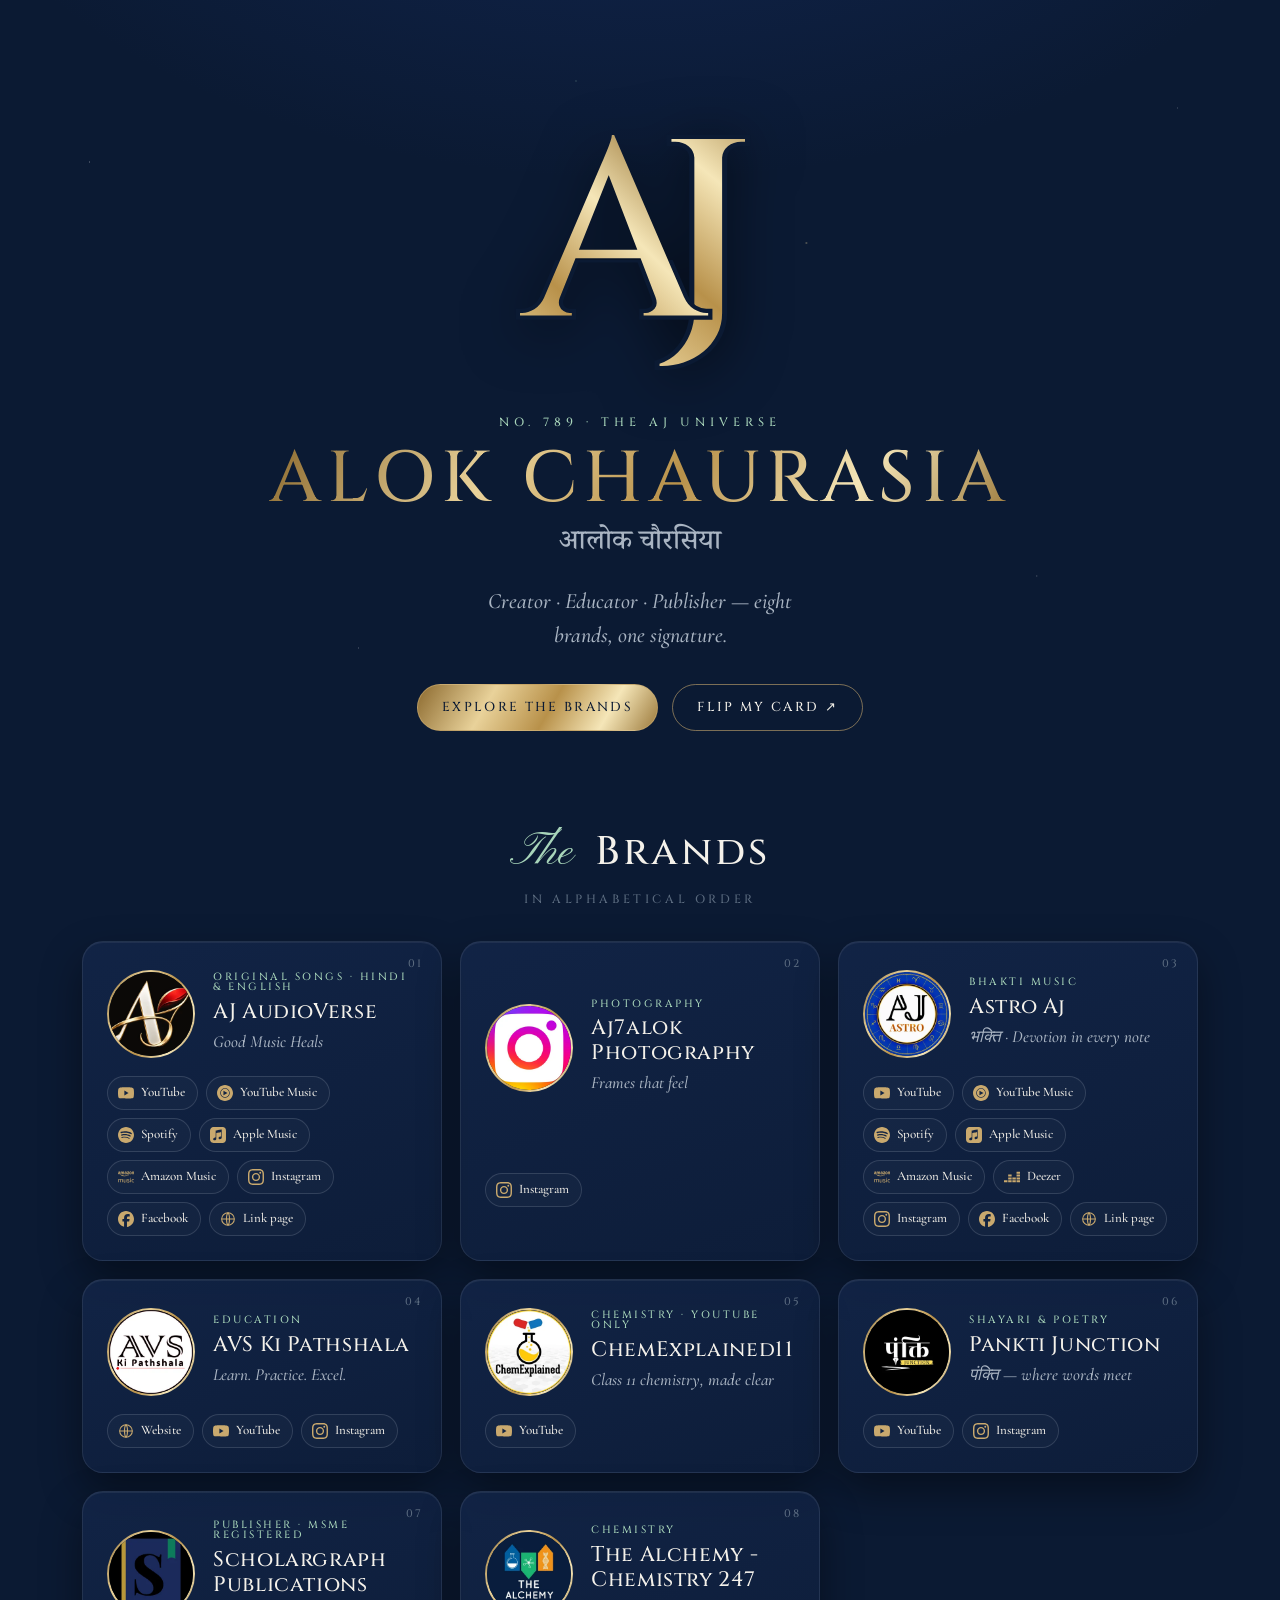
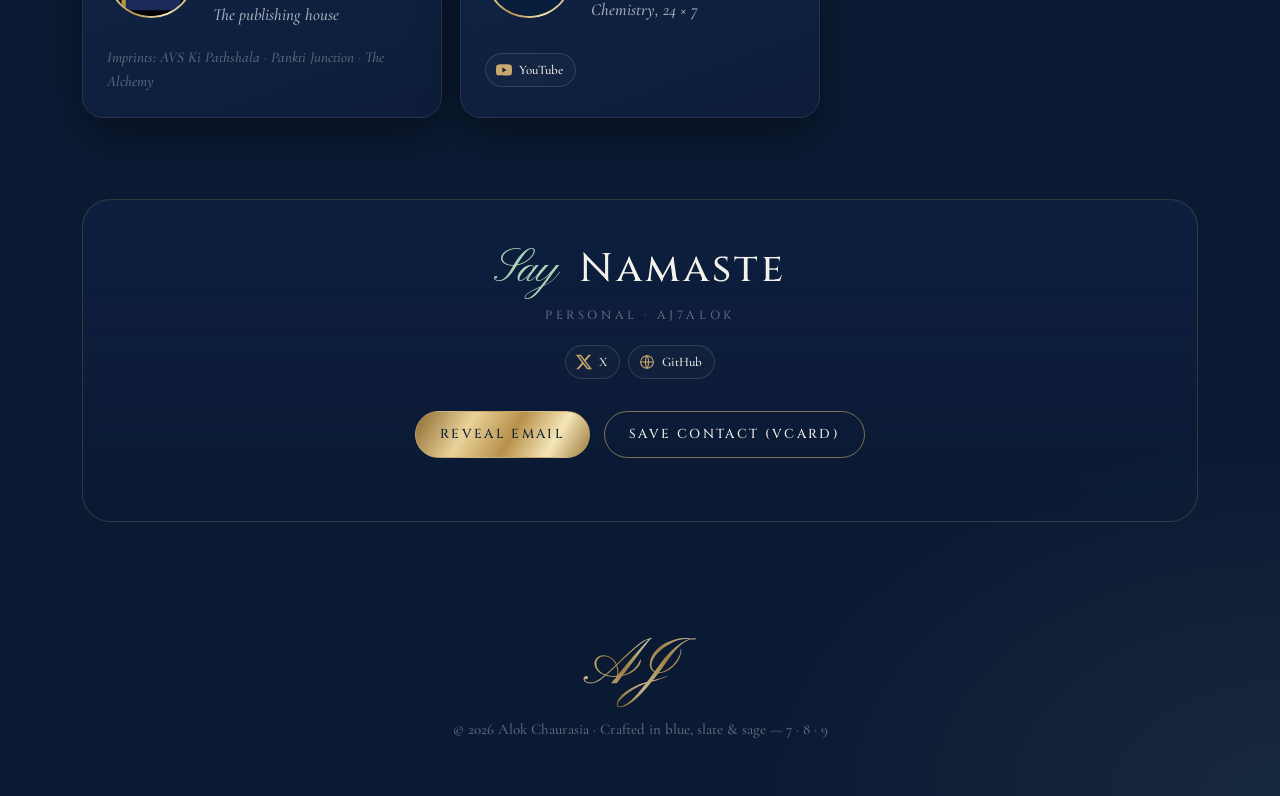
==== index.html @ e25018a8 "The AJ Universe — personal brand hub" ====
<!doctype html><html lang="en"><head><meta charset="utf-8"><meta name="viewport" content="width=device-width,initial-scale=1,viewport-fit=cover">
<meta http-equiv="Content-Security-Policy" content="default-src 'none'; script-src 'self'; style-src 'self'; img-src 'self'; font-src 'self'; manifest-src 'self'; base-uri 'none'; form-action 'none'; object-src 'none'; upgrade-insecure-requests"><meta name="referrer" content="no-referrer"><meta http-equiv="X-Content-Type-Options" content="nosniff">
<title>The AJ Universe — Alok Chaurasia</title><meta name="description" content="Music, devotion, poetry, photography, chemistry and publishing — every brand of Alok Chaurasia (आलोक चौरसिया) in one place."><meta name="theme-color" content="#0B1A33"><link rel="canonical" href="https://aj7alok.github.io/">
<meta property="og:type" content="website"><meta property="og:title" content="The AJ Universe — Alok Chaurasia"><meta property="og:description" content="Music, devotion, poetry, photography, chemistry and publishing — every brand of Alok Chaurasia (आलोक चौरसिया) in one place."><meta property="og:url" content="https://aj7alok.github.io/"><meta property="og:image" content="https://aj7alok.github.io/og.png"><meta property="og:image:width" content="1200"><meta property="og:image:height" content="630"><meta name="twitter:card" content="summary_large_image"><meta name="twitter:image" content="https://aj7alok.github.io/og.png">
<link rel="icon" href="/favicon.svg" type="image/svg+xml"><link rel="icon" href="/favicon-32.png" sizes="32x32"><link rel="apple-touch-icon" href="/apple-touch-icon.png">
<link rel="preload" href="/fonts/cinzel.woff2" as="font" type="font/woff2" crossorigin><link rel="stylesheet" href="/assets/site.css"></head><body><div class="stars" aria-hidden="true"></div>
<header class="hero"><div class="sig"><svg xmlns="http://www.w3.org/2000/svg" viewBox="-40 -760 1000 1010" role="img" aria-label="AJ monogram"><defs><linearGradient id="gh" gradientUnits="userSpaceOnUse" x1="0" y1="-760" x2="1000" y2="250"><stop offset="0.00" stop-color="#8C6A2F"/><stop offset="0.25" stop-color="#E9D29A"/><stop offset="0.50" stop-color="#B8914A"/><stop offset="0.75" stop-color="#F5E6B8"/><stop offset="1.00" stop-color="#9C7A3C"/></linearGradient></defs><g transform="scale(1,-1)"><g fill="url(#gh)"><path d="M357.380859375 716.02392578125 663.50048828125 6H547.129638671875L323.820556640625 588.438720703125ZM142.380859375 73Q134.97607421875 53 139.97607421875 39.0Q144.97607421875 25 156.678466796875 17.5Q168.380859375 10 180.380859375 10H189.380859375V0H-16.07177734375V10Q-16.07177734375 10 -11.57177734375 10.0Q-7.07177734375 10 -7.07177734375 10Q15.92822265625 10 40.42822265625 24.5Q64.92822265625 39 80.92822265625 73ZM357.380859375 716.02392578125 364.559326171875 628.6181640625 114.5712890625 3H50.321044921875L307.3330078125 603.7138671875Q308.344970703125 605.535400390625 314.4521484375 619.4521484375Q320.559326171875 633.368896484375 328.464111328125 652.380859375Q336.368896484375 671.392822265625 342.273681640625 689.202392578125Q348.178466796875 707.011962890625 348.380859375 716.02392578125ZM486.439697265625 261.463623046875V227.415771484375H179.511474609375V261.463623046875ZM521.320068359375 73H634.488525390625Q649.893310546875 39 674.69091796875 24.5Q699.488525390625 10 722.488525390625 10Q722.488525390625 10 726.488525390625 10.0Q730.488525390625 10 730.488525390625 10V0H474.320068359375V10H483.320068359375Q502.5224609375 10 517.6236572265625 26.5Q532.724853515625 43 521.320068359375 73Z"/></g><g fill="url(#gh)" stroke="#0B1A33" stroke-width="34" paint-order="stroke"><path d="M225.275146484375 700V10.11962890625Q225.275146484375 -36.3330078125 208.64404296875 -75.464111328125Q192.012939453125 -114.59521484375 162.7626953125 -142.9107666015625Q133.512451171875 -171.226318359375 95.5538330078125 -186.4227294921875Q57.59521484375 -201.619140625 14.940185546875 -200V-191Q50.97607421875 -176.97607421875 77.273681640625 -145.5533447265625Q103.5712890625 -114.130615234375 117.7557373046875 -72.511474609375Q131.940185546875 -30.892333984375 131.940185546875 13.11962890625V700ZM134.940185546875 627H131.940185546875Q130.940185546875 653 112.440185546875 671.5Q93.940185546875 690 67.940185546875 690Q67.940185546875 690 61.440185546875 690.0Q54.940185546875 690 54.940185546875 690V700H134.940185546875ZM222.275146484375 627V700H302.275146484375V690Q302.275146484375 690 295.775146484375 690.0Q289.275146484375 690 289.275146484375 690Q263.275146484375 690 244.775146484375 671.5Q226.275146484375 653 225.275146484375 627Z" transform="translate(520,0) scale(1.18,1.0)"/></g><clipPath id="ch"><rect x="-100" y="-300" width="1200" height="520"/></clipPath><g clip-path="url(#ch)" fill="url(#gh)" stroke="#0B1A33" stroke-width="34" paint-order="stroke"><path d="M357.380859375 716.02392578125 663.50048828125 6H547.129638671875L323.820556640625 588.438720703125ZM142.380859375 73Q134.97607421875 53 139.97607421875 39.0Q144.97607421875 25 156.678466796875 17.5Q168.380859375 10 180.380859375 10H189.380859375V0H-16.07177734375V10Q-16.07177734375 10 -11.57177734375 10.0Q-7.07177734375 10 -7.07177734375 10Q15.92822265625 10 40.42822265625 24.5Q64.92822265625 39 80.92822265625 73ZM357.380859375 716.02392578125 364.559326171875 628.6181640625 114.5712890625 3H50.321044921875L307.3330078125 603.7138671875Q308.344970703125 605.535400390625 314.4521484375 619.4521484375Q320.559326171875 633.368896484375 328.464111328125 652.380859375Q336.368896484375 671.392822265625 342.273681640625 689.202392578125Q348.178466796875 707.011962890625 348.380859375 716.02392578125ZM486.439697265625 261.463623046875V227.415771484375H179.511474609375V261.463623046875ZM521.320068359375 73H634.488525390625Q649.893310546875 39 674.69091796875 24.5Q699.488525390625 10 722.488525390625 10Q722.488525390625 10 726.488525390625 10.0Q730.488525390625 10 730.488525390625 10V0H474.320068359375V10H483.320068359375Q502.5224609375 10 517.6236572265625 26.5Q532.724853515625 43 521.320068359375 73Z"/></g><g clip-path="url(#ch)" fill="url(#gh)"><path d="M225.275146484375 700V10.11962890625Q225.275146484375 -36.3330078125 208.64404296875 -75.464111328125Q192.012939453125 -114.59521484375 162.7626953125 -142.9107666015625Q133.512451171875 -171.226318359375 95.5538330078125 -186.4227294921875Q57.59521484375 -201.619140625 14.940185546875 -200V-191Q50.97607421875 -176.97607421875 77.273681640625 -145.5533447265625Q103.5712890625 -114.130615234375 117.7557373046875 -72.511474609375Q131.940185546875 -30.892333984375 131.940185546875 13.11962890625V700ZM134.940185546875 627H131.940185546875Q130.940185546875 653 112.440185546875 671.5Q93.940185546875 690 67.940185546875 690Q67.940185546875 690 61.440185546875 690.0Q54.940185546875 690 54.940185546875 690V700H134.940185546875ZM222.275146484375 627V700H302.275146484375V690Q302.275146484375 690 295.775146484375 690.0Q289.275146484375 690 289.275146484375 690Q263.275146484375 690 244.775146484375 671.5Q226.275146484375 653 225.275146484375 627Z" transform="translate(520,0) scale(1.18,1.0)" clip-path="none" opacity="0"/></g></g></svg></div><p class="eyebrow">No. 789 · The AJ Universe</p><h1>Alok Chaurasia</h1><p class="hi" lang="hi">आलोक चौरसिया</p>
<p class="lede">Creator · Educator · Publisher — eight brands, one signature.</p><nav class="cta"><a class="btn" href="#brands">Explore the brands</a><a class="btn ghost" href="/card/">Flip my card ↗</a></nav></header>
<main><section id="brands"><h2><span>The</span> Brands</h2><p class="sub">In alphabetical order</p><div class="grid"><article class="card"><div class="no">01</div><img class="logo" src="logos/ajaudioverse.webp" alt="AJ AudioVerse logo" width="88" height="88" loading="lazy"><div class="meta"><p class="kind">Original songs · Hindi & English</p><h3>AJ AudioVerse</h3><p class="tag">Good Music Heals</p></div><div class="links"><a class="ic" href="https://www.youtube.com/@AJAudioVerse" target="_blank" rel="noopener noreferrer" aria-label="AJ AudioVerse on YouTube" title="YouTube"><svg viewBox="0 0 24 24" aria-hidden="true" fill="currentColor"><path d="M23.498 6.186a3.016 3.016 0 0 0-2.122-2.136C19.505 3.545 12 3.545 12 3.545s-7.505 0-9.377.505A3.017 3.017 0 0 0 .502 6.186C0 8.07 0 12 0 12s0 3.93.502 5.814a3.016 3.016 0 0 0 2.122 2.136c1.871.505 9.376.505 9.376.505s7.505 0 9.377-.505a3.015 3.015 0 0 0 2.122-2.136C24 15.93 24 12 24 12s0-3.93-.502-5.814zM9.545 15.568V8.432L15.818 12l-6.273 3.568z"/></svg><span>YouTube</span></a><a class="ic" href="https://music.youtube.com/channel/UC4B0GViykxpw3aqRntLIalw" target="_blank" rel="noopener noreferrer" aria-label="AJ AudioVerse on YouTube Music" title="YouTube Music"><svg viewBox="0 0 24 24" aria-hidden="true" fill="currentColor"><path d="M12 0C5.376 0 0 5.376 0 12s5.376 12 12 12 12-5.376 12-12S18.624 0 12 0zm0 19.104c-3.924 0-7.104-3.18-7.104-7.104S8.076 4.896 12 4.896s7.104 3.18 7.104 7.104-3.18 7.104-7.104 7.104zm0-13.332c-3.432 0-6.228 2.796-6.228 6.228S8.568 18.228 12 18.228s6.228-2.796 6.228-6.228S15.432 5.772 12 5.772zM9.684 15.54V8.46L15.816 12l-6.132 3.54z"/></svg><span>YouTube Music</span></a><a class="ic" href="https://open.spotify.com/artist/7qxJERr79jroNNbpJj0Ab4" target="_blank" rel="noopener noreferrer" aria-label="AJ AudioVerse on Spotify" title="Spotify"><svg viewBox="0 0 24 24" aria-hidden="true" fill="currentColor"><path d="M12 0C5.4 0 0 5.4 0 12s5.4 12 12 12 12-5.4 12-12S18.66 0 12 0zm5.521 17.34c-.24.359-.66.48-1.021.24-2.82-1.74-6.36-2.101-10.561-1.141-.418.122-.779-.179-.899-.539-.12-.421.18-.78.54-.9 4.56-1.021 8.52-.6 11.64 1.32.42.18.479.659.301 1.02zm1.44-3.3c-.301.42-.841.6-1.262.3-3.239-1.98-8.159-2.58-11.939-1.38-.479.12-1.02-.12-1.14-.6-.12-.48.12-1.021.6-1.141C9.6 9.9 15 10.561 18.72 12.84c.361.181.54.78.241 1.2zm.12-3.36C15.24 8.4 8.82 8.16 5.16 9.301c-.6.179-1.2-.181-1.38-.721-.18-.601.18-1.2.72-1.381 4.26-1.26 11.28-1.02 15.721 1.621.539.3.719 1.02.419 1.56-.299.421-1.02.599-1.559.3z"/></svg><span>Spotify</span></a><a class="ic" href="https://music.apple.com/in/artist/aj-audioverse/1877891564" target="_blank" rel="noopener noreferrer" aria-label="AJ AudioVerse on Apple Music" title="Apple Music"><svg viewBox="0 0 24 24" aria-hidden="true" fill="currentColor"><path d="M23.994 6.124a9.23 9.23 0 00-.24-2.19c-.317-1.31-1.062-2.31-2.18-3.043a5.022 5.022 0 00-1.877-.726 10.496 10.496 0 00-1.564-.15c-.04-.003-.083-.01-.124-.013H5.986c-.152.01-.303.017-.455.026-.747.043-1.49.123-2.193.4-1.336.53-2.3 1.452-2.865 2.78-.192.448-.292.925-.363 1.408-.056.392-.088.785-.1 1.18 0 .032-.007.062-.01.093v12.223c.01.14.017.283.027.424.05.815.154 1.624.497 2.373.65 1.42 1.738 2.353 3.234 2.801.42.127.856.187 1.293.228.555.053 1.11.06 1.667.06h11.03a12.5 12.5 0 001.57-.1c.822-.106 1.596-.35 2.295-.81a5.046 5.046 0 001.88-2.207c.186-.42.293-.87.37-1.324.113-.675.138-1.358.137-2.04-.002-3.8 0-7.595-.003-11.393zm-6.423 3.99v5.712c0 .417-.058.827-.244 1.206-.29.59-.76.962-1.388 1.14-.35.1-.706.157-1.07.173-.95.045-1.773-.6-1.943-1.536a1.88 1.88 0 011.038-2.022c.323-.16.67-.25 1.018-.324.378-.082.758-.153 1.134-.24.274-.063.457-.23.51-.516a.904.904 0 00.02-.193c0-1.815 0-3.63-.002-5.443a.725.725 0 00-.026-.185c-.04-.15-.15-.243-.304-.234-.16.01-.318.035-.475.066-.76.15-1.52.303-2.28.456l-2.325.47-1.374.278c-.016.003-.032.01-.048.013-.277.077-.377.203-.39.49-.002.042 0 .086 0 .13-.002 2.602 0 5.204-.003 7.805 0 .42-.047.836-.215 1.227-.278.64-.77 1.04-1.434 1.233-.35.1-.71.16-1.075.172-.96.036-1.755-.6-1.92-1.544-.14-.812.23-1.685 1.154-2.075.357-.15.73-.232 1.108-.31.287-.06.575-.116.86-.177.383-.083.583-.323.6-.714v-.15c0-2.96 0-5.922.002-8.882 0-.123.013-.25.042-.37.07-.285.273-.448.546-.518.255-.066.515-.112.774-.165.733-.15 1.466-.296 2.2-.444l2.27-.46c.67-.134 1.34-.27 2.01-.403.22-.043.442-.088.663-.106.31-.025.523.17.554.482.008.073.012.148.012.223.002 1.91.002 3.822 0 5.732z"/></svg><span>Apple Music</span></a><a class="ic" href="https://music.amazon.in/artists/B0GNVFCF6C" target="_blank" rel="noopener noreferrer" aria-label="AJ AudioVerse on Amazon Music" title="Amazon Music"><svg viewBox="0 0 24 24" aria-hidden="true" fill="currentColor"><path d="M14.8454 9.4083c-1.3907 1.0194-3.405 1.563-5.1424 1.563a9.333 9.333 0 0 1-6.2768-2.3835c-.1313-.117-.0143-.277.1415-.1846a12.693 12.693 0 0 0 6.285 1.6574c1.5384 0 3.2348-.318 4.7917-.9764.2359-.0985.4328.1538.203.324h-.002zm.5784-.6564c-.1784-.2257-1.1753-.1087-1.6225-.0554-.1374.0164-.158-.1026-.0349-.1867.796-.5558 2.0984-.3958 2.2502-.2092.1539.1867-.041 1.4872-.7856 2.1087-.1149.0964-.2236.0451-.1723-.082.1682-.4165.5436-1.3498.3651-1.5754zm-1.5917-4.1702v-.5394c0-.082.0615-.1375.1374-.1375h2.4348c.078 0 .1395.0554.1395.1354v.4636c0 .078-.0656.1805-.1846.3405L15.0997 6.635c.4677-.0102.9641.0595 1.3887.2974.0964.0534.123.1334.1292.2113v.5744c0 .082-.0882.1723-.1784.123a2.8163 2.8163 0 0 0-2.5723.0062c-.0861.0451-.1743-.0451-.1743-.1251v-.5477c0-.0882.002-.238.0902-.3713l1.4626-2.0881h-1.2718c-.078 0-.1415-.0534-.1436-.1354l.002.002zm4.808-.7466c1.0995 0 1.6944.9395 1.6944 2.1333 0 1.1528-.6564 2.0676-1.6943 2.0676-1.079 0-1.6656-.9395-1.6656-2.1087 0-1.1774.5948-2.0922 1.6656-2.0922zm.0062.7713c-.5456 0-.5805.7384-.5805 1.202 0 .4615-.0061 1.4481.5744 1.4481.5743 0 .601-.7958.601-1.282 0-.318-.0144-.6994-.1108-1.001-.082-.2625-.2482-.3671-.4841-.3671zm-6.008 3.3414c-.0493.041-.1395.0451-.1744.0164-.2543-.1949-.4246-.4923-.4246-.4923-.4061.4123-.6954.5374-1.2225.5374-.6215 0-1.1077-.3835-1.1077-1.1486a1.2512 1.2512 0 0 1 .7897-1.2041c.402-.1764.9641-.2072 1.3928-.2564 0 0 .0349-.4615-.0902-.6297a.521.521 0 0 0-.4164-.1908c-.2728 0-.5395.1477-.5928.4328-.0144.082-.0739.1518-.1395.1436L9.945 5.08a.1292.1292 0 0 1-.1108-.1537c.1641-.8657.9498-1.1282 1.6554-1.1282.361 0 .8307.0964 1.1158.3671.359.3344.3262.7795.3262 1.2677v1.1487c0 .3446.1436.4964.279.681.0471.0677.0574.1477-.002.197-.1519.125-.5703.4881-.5703.4881zm-.7467-1.7969v-.16c-.5353 0-1.1015.115-1.1015.7426 0 .318.1662.5333.4513.5333.2051 0 .3938-.1272.5128-.3344.1436-.2564.1374-.4943.1374-.7815zM2.9278 7.948c-.0472.041-.1375.045-.1723.0163-.2544-.1949-.4246-.4923-.4246-.4923-.4082.4123-.6954.5374-1.2226.5374-.6235 0-1.1076-.3835-1.1076-1.1486a1.2512 1.2512 0 0 1 .7897-1.2041c.402-.1764.964-.2072 1.3928-.2564 0 0 .0348-.4615-.0903-.6297a.521.521 0 0 0-.4164-.1908c-.2748 0-.5395.1477-.5928.4328-.0143.082-.0759.1518-.1395.1436L.2345 5.08a.1292.1292 0 0 1-.1087-.1537c.162-.8657.9497-1.1282 1.6553-1.1282.361 0 .8308.0964 1.1159.3671.359.3344.324.7795.324 1.2677v1.1487c0 .3446.1437.4964.279.681.0472.0677.0575.1477-.002.197-.1518.125-.5702.4881-.5702.4881zm-.7446-1.797v-.16c-.5354 0-1.1015.115-1.1015.7426 0 .318.164.5333.4512.5333.2052 0 .3939-.1272.5128-.3344.1436-.2564.1375-.4943.1375-.7815zm2.9127-.3343v2.002a.1379.1379 0 0 1-.1395.1374H4.218a.1374.1374 0 0 1-.1395-.1374v-3.766a.1379.1379 0 0 1 .1395-.1375h.6913a.1374.1374 0 0 1 .1374.1374v.482h.0143c.1805-.4758.519-.6994.9744-.6994.4636 0 .7528.2236.962.6995a1.0523 1.0523 0 0 1 1.0215-.6995c.3118 0 .6502.1272.8574.4143.236.318.1867.7795.1867 1.1857v2.3855c0 .076-.0636.1354-.1436.1354H8.181a.1374.1374 0 0 1-.1334-.1354v-2.004c0-.16.0144-.558-.0205-.7077-.0554-.2564-.2215-.3282-.4369-.3282a.4923.4923 0 0 0-.441.3118c-.076.1908-.0698.5087-.0698.724v2.0041c0 .076-.0635.1354-.1435.1354h-.7385a.1374.1374 0 0 1-.1333-.1354v-2.004c0-.4226.0677-1.042-.4574-1.042-.5334 0-.5128.603-.5128 1.042h.002zm16.8077 2.002a.1374.1374 0 0 1-.1374.1374h-.7405a.1374.1374 0 0 1-.1374-.1374v-3.766a.1374.1374 0 0 1 .1374-.1375h.683c.0821 0 .1396.0636.1396.1067v.5764h.0143c.2051-.517.4964-.7631 1.0092-.7631.3323 0 .6564.119.8636.4451.1928.3036.1928.8123.1928 1.1774V7.837a.1395.1395 0 0 1-.1415.119h-.7426a.1395.1395 0 0 1-.1313-.119V5.552c0-.763-.2933-.7856-.4635-.7856-.197 0-.357.1538-.4246.2953a1.7025 1.7025 0 0 0-.1231.722l.002 2.0349zM.1914 20.0582c-.1271 0-.1907-.0615-.1907-.1907v-4.4491c0-.1272.0636-.1908.1907-.1908H.616c.0616 0 .1129.0144.1477.039.0349.0246.0595.0738.0718.1436l.0575.3035c.6133-.4184 1.2102-.6276 1.7907-.6276.5948 0 .9969.2256 1.2081.6769.6318-.4513 1.2636-.677 1.8954-.677.441 0 .7794.1231 1.0153.3693.236.2502.3549.603.3549 1.0584v3.3538c0 .1271-.0656.1907-.1928.1907h-.5641c-.1272 0-.1928-.0615-.1928-.1907v-3.085c0-.318-.0616-.5539-.1805-.7057-.1231-.1538-.3139-.2297-.5744-.2297-.4677 0-.9353.1436-1.4092.4307a.997.997 0 0 1 .0103.1416v3.448c0 .1272-.0636.1908-.1908.1908H3.297c-.1272 0-.1908-.0615-.1908-.1907v-3.085c0-.318-.0615-.5539-.1825-.7057-.1231-.1538-.3139-.2297-.5744-.2297-.4861 0-.9517.1395-1.399.4205v3.5999c0 .1271-.0615.1907-.1907.1907H.1914zm9.731.1436c-.4533 0-.8-.1272-1.044-.3815-.242-.2544-.3631-.6133-.3631-1.0769v-3.321c0-.1292.0615-.1927.1908-.1927h.564c.1293 0 .1929.0635.1929.1907v3.0215c0 .3425.0656.5948.201.7569.1333.162.3487.242.642.242.4595 0 .923-.1518 1.3887-.4574v-3.565c0-.1272.0615-.1908.1908-.1908h.564c.1293 0 .1929.0636.1929.1908v4.4511c0 .1252-.0636.1887-.1928.1887h-.4103c-.0636 0-.1149-.0123-.1497-.0369-.0349-.0266-.0575-.0738-.0718-.1436l-.0657-.3323c-.5948.437-1.204.6564-1.8297.6564zm5.4399 0c-.5374 0-1.0195-.0882-1.4461-.2666a.3754.3754 0 0 1-.158-.1047c-.0287-.039-.043-.0984-.043-.1805v-.2687c0-.1148.0369-.1723.1148-.1723.0452 0 .1231.0205.238.0575.4225.1333.8615.199 1.3128.199.3138 0 .5517-.0616.7138-.1806.164-.121.244-.2954.244-.523a.4923.4923 0 0 0-.1476-.3734 1.606 1.606 0 0 0-.5415-.285l-.8144-.3037c-.7097-.2605-1.0625-.7056-1.0625-1.3333 0-.4143.16-.7487.484-1.001.3221-.2543.7447-.3815 1.2677-.3815a3.487 3.487 0 0 1 1.2164.2195c.076.0246.1313.0574.1641.0985.0308.041.0472.1025.0472.1846v.2584c0 .1149-.041.1723-.123.1723a.8615.8615 0 0 1-.2216-.0472 3.5495 3.5495 0 0 0-1.0359-.1538c-.6112 0-.919.2072-.919.6195 0 .164.0514.2953.154.3897.1025.0964.3035.201.603.3159l.7466.2872c.3774.1436.6482.318.8144.519.1661.1989.2482.4574.2482.7753 0 .4513-.1682.8102-.5067 1.0769-.3385.2666-.7877.4-1.3497.4v.002zm3.0645-.1436c-.1272 0-.1928-.0615-.1928-.1907v-4.4491c0-.1272.0656-.1908.1928-.1908h.5641c.1272 0 .1928.0636.1928.1908v4.4511c0 .1251-.0656.1887-.1928.1887h-.564zm.2872-5.688c-.1846 0-.3303-.0513-.437-.1559a.558.558 0 0 1-.1579-.4143c0-.1724.0534-.3098.158-.4144a.5907.5907 0 0 1 .4369-.158c.1846 0 .3282.0534.4349.158.1066.1026.1579.242.1579.4144 0 .1702-.0513.3076-.158.4143-.1046.1026-.2502.1559-.4348.1559zm4.002 5.7926c-.7529 0-1.3293-.2133-1.7272-.642-.4-.4307-.599-1.0502-.599-1.8625 0-.8061.2052-1.4318.6175-1.8728.4102-.441.9948-.6625 1.7476-.6625.3446 0 .683.0615 1.0154.1825.0697.0247.119.0554.1477.0944s.043.1026.043.1908v.2564c0 .1271-.041.1907-.123.1907-.0329 0-.082-.0082-.1539-.0287a2.8307 2.8307 0 0 0-.7959-.1128c-.5353 0-.923.1333-1.1589.404s-.3528.6996-.3528 1.2924v.123c0 .5764.119 1.001.359 1.2718.24.2687.6174.404 1.1343.404.2666 0 .5538-.043.8615-.1332.0718-.0206.119-.0288.1436-.0288.082 0 .1251.0636.1251.1908v.2585c0 .082-.0123.1435-.039.1805-.0246.0369-.0759.0718-.1518.1025-.3138.1354-.6769.201-1.0933.201z"/></svg><span>Amazon Music</span></a><a class="ic" href="https://www.instagram.com/ajaudioverse/" target="_blank" rel="noopener noreferrer" aria-label="AJ AudioVerse on Instagram" title="Instagram"><svg viewBox="0 0 24 24" aria-hidden="true" fill="currentColor"><path d="M7.0301.084c-1.2768.0602-2.1487.264-2.911.5634-.7888.3075-1.4575.72-2.1228 1.3877-.6652.6677-1.075 1.3368-1.3802 2.127-.2954.7638-.4956 1.6365-.552 2.914-.0564 1.2775-.0689 1.6882-.0626 4.947.0062 3.2586.0206 3.6671.0825 4.9473.061 1.2765.264 2.1482.5635 2.9107.308.7889.72 1.4573 1.388 2.1228.6679.6655 1.3365 1.0743 2.1285 1.38.7632.295 1.6361.4961 2.9134.552 1.2773.056 1.6884.069 4.9462.0627 3.2578-.0062 3.668-.0207 4.9478-.0814 1.28-.0607 2.147-.2652 2.9098-.5633.7889-.3086 1.4578-.72 2.1228-1.3881.665-.6682 1.0745-1.3378 1.3795-2.1284.2957-.7632.4966-1.636.552-2.9124.056-1.2809.0692-1.6898.063-4.948-.0063-3.2583-.021-3.6668-.0817-4.9465-.0607-1.2797-.264-2.1487-.5633-2.9117-.3084-.7889-.72-1.4568-1.3876-2.1228C21.2982 1.33 20.628.9208 19.8378.6165 19.074.321 18.2017.1197 16.9244.0645 15.6471.0093 15.236-.005 11.977.0014 8.718.0076 8.31.0215 7.0301.0839m.1402 21.6932c-1.17-.0509-1.8053-.2453-2.2287-.408-.5606-.216-.96-.4771-1.3819-.895-.422-.4178-.6811-.8186-.9-1.378-.1644-.4234-.3624-1.058-.4171-2.228-.0595-1.2645-.072-1.6442-.079-4.848-.007-3.2037.0053-3.583.0607-4.848.05-1.169.2456-1.805.408-2.2282.216-.5613.4762-.96.895-1.3816.4188-.4217.8184-.6814 1.3783-.9003.423-.1651 1.0575-.3614 2.227-.4171 1.2655-.06 1.6447-.072 4.848-.079 3.2033-.007 3.5835.005 4.8495.0608 1.169.0508 1.8053.2445 2.228.408.5608.216.96.4754 1.3816.895.4217.4194.6816.8176.9005 1.3787.1653.4217.3617 1.056.4169 2.2263.0602 1.2655.0739 1.645.0796 4.848.0058 3.203-.0055 3.5834-.061 4.848-.051 1.17-.245 1.8055-.408 2.2294-.216.5604-.4763.96-.8954 1.3814-.419.4215-.8181.6811-1.3783.9-.4224.1649-1.0577.3617-2.2262.4174-1.2656.0595-1.6448.072-4.8493.079-3.2045.007-3.5825-.006-4.848-.0608M16.953 5.5864A1.44 1.44 0 1 0 18.39 4.144a1.44 1.44 0 0 0-1.437 1.4424M5.8385 12.012c.0067 3.4032 2.7706 6.1557 6.173 6.1493 3.4026-.0065 6.157-2.7701 6.1506-6.1733-.0065-3.4032-2.771-6.1565-6.174-6.1498-3.403.0067-6.156 2.771-6.1496 6.1738M8 12.0077a4 4 0 1 1 4.008 3.9921A3.9996 3.9996 0 0 1 8 12.0077"/></svg><span>Instagram</span></a><a class="ic" href="https://www.facebook.com/ajaudioverse/" target="_blank" rel="noopener noreferrer" aria-label="AJ AudioVerse on Facebook" title="Facebook"><svg viewBox="0 0 24 24" aria-hidden="true" fill="currentColor"><path d="M9.101 23.691v-7.98H6.627v-3.667h2.474v-1.58c0-4.085 1.848-5.978 5.858-5.978.401 0 .955.042 1.468.103a8.68 8.68 0 0 1 1.141.195v3.325a8.623 8.623 0 0 0-.653-.036 26.805 26.805 0 0 0-.733-.009c-.707 0-1.259.096-1.675.309a1.686 1.686 0 0 0-.679.622c-.258.42-.374.995-.374 1.752v1.297h3.919l-.386 2.103-.287 1.564h-3.246v8.245C19.396 23.238 24 18.179 24 12.044c0-6.627-5.373-12-12-12s-12 5.373-12 12c0 5.628 3.874 10.35 9.101 11.647Z"/></svg><span>Facebook</span></a><a class="ic" href="https://aj7alok.github.io/ajaudioverse/" target="_blank" rel="noopener noreferrer" aria-label="AJ AudioVerse on Link page" title="Link page"><svg viewBox="0 0 24 24" aria-hidden="true" fill="none" stroke="currentColor" stroke-width="1.6"><circle cx="12" cy="12" r="9.5"/><path d="M2.5 12h19M12 2.5c3 3.2 3 15.8 0 19M12 2.5c-3 3.2-3 15.8 0 19"/></svg><span>Link page</span></a></div></article><article class="card"><div class="no">02</div><img class="logo" src="logos/aj7alok-photography.webp" alt="Aj7alok Photography logo" width="88" height="88" loading="lazy"><div class="meta"><p class="kind">Photography</p><h3>Aj7alok Photography</h3><p class="tag">Frames that feel</p></div><div class="links"><a class="ic" href="https://www.instagram.com/aj7alok_photography/" target="_blank" rel="noopener noreferrer" aria-label="Aj7alok Photography on Instagram" title="Instagram"><svg viewBox="0 0 24 24" aria-hidden="true" fill="currentColor"><path d="M7.0301.084c-1.2768.0602-2.1487.264-2.911.5634-.7888.3075-1.4575.72-2.1228 1.3877-.6652.6677-1.075 1.3368-1.3802 2.127-.2954.7638-.4956 1.6365-.552 2.914-.0564 1.2775-.0689 1.6882-.0626 4.947.0062 3.2586.0206 3.6671.0825 4.9473.061 1.2765.264 2.1482.5635 2.9107.308.7889.72 1.4573 1.388 2.1228.6679.6655 1.3365 1.0743 2.1285 1.38.7632.295 1.6361.4961 2.9134.552 1.2773.056 1.6884.069 4.9462.0627 3.2578-.0062 3.668-.0207 4.9478-.0814 1.28-.0607 2.147-.2652 2.9098-.5633.7889-.3086 1.4578-.72 2.1228-1.3881.665-.6682 1.0745-1.3378 1.3795-2.1284.2957-.7632.4966-1.636.552-2.9124.056-1.2809.0692-1.6898.063-4.948-.0063-3.2583-.021-3.6668-.0817-4.9465-.0607-1.2797-.264-2.1487-.5633-2.9117-.3084-.7889-.72-1.4568-1.3876-2.1228C21.2982 1.33 20.628.9208 19.8378.6165 19.074.321 18.2017.1197 16.9244.0645 15.6471.0093 15.236-.005 11.977.0014 8.718.0076 8.31.0215 7.0301.0839m.1402 21.6932c-1.17-.0509-1.8053-.2453-2.2287-.408-.5606-.216-.96-.4771-1.3819-.895-.422-.4178-.6811-.8186-.9-1.378-.1644-.4234-.3624-1.058-.4171-2.228-.0595-1.2645-.072-1.6442-.079-4.848-.007-3.2037.0053-3.583.0607-4.848.05-1.169.2456-1.805.408-2.2282.216-.5613.4762-.96.895-1.3816.4188-.4217.8184-.6814 1.3783-.9003.423-.1651 1.0575-.3614 2.227-.4171 1.2655-.06 1.6447-.072 4.848-.079 3.2033-.007 3.5835.005 4.8495.0608 1.169.0508 1.8053.2445 2.228.408.5608.216.96.4754 1.3816.895.4217.4194.6816.8176.9005 1.3787.1653.4217.3617 1.056.4169 2.2263.0602 1.2655.0739 1.645.0796 4.848.0058 3.203-.0055 3.5834-.061 4.848-.051 1.17-.245 1.8055-.408 2.2294-.216.5604-.4763.96-.8954 1.3814-.419.4215-.8181.6811-1.3783.9-.4224.1649-1.0577.3617-2.2262.4174-1.2656.0595-1.6448.072-4.8493.079-3.2045.007-3.5825-.006-4.848-.0608M16.953 5.5864A1.44 1.44 0 1 0 18.39 4.144a1.44 1.44 0 0 0-1.437 1.4424M5.8385 12.012c.0067 3.4032 2.7706 6.1557 6.173 6.1493 3.4026-.0065 6.157-2.7701 6.1506-6.1733-.0065-3.4032-2.771-6.1565-6.174-6.1498-3.403.0067-6.156 2.771-6.1496 6.1738M8 12.0077a4 4 0 1 1 4.008 3.9921A3.9996 3.9996 0 0 1 8 12.0077"/></svg><span>Instagram</span></a></div></article><article class="card"><div class="no">03</div><img class="logo" src="logos/astroaj.webp" alt="Astro Aj logo" width="88" height="88" loading="lazy"><div class="meta"><p class="kind">Bhakti music</p><h3>Astro Aj</h3><p class="tag">भक्ति · Devotion in every note</p></div><div class="links"><a class="ic" href="https://www.youtube.com/@AstroAjofficial" target="_blank" rel="noopener noreferrer" aria-label="Astro Aj on YouTube" title="YouTube"><svg viewBox="0 0 24 24" aria-hidden="true" fill="currentColor"><path d="M23.498 6.186a3.016 3.016 0 0 0-2.122-2.136C19.505 3.545 12 3.545 12 3.545s-7.505 0-9.377.505A3.017 3.017 0 0 0 .502 6.186C0 8.07 0 12 0 12s0 3.93.502 5.814a3.016 3.016 0 0 0 2.122 2.136c1.871.505 9.376.505 9.376.505s7.505 0 9.377-.505a3.015 3.015 0 0 0 2.122-2.136C24 15.93 24 12 24 12s0-3.93-.502-5.814zM9.545 15.568V8.432L15.818 12l-6.273 3.568z"/></svg><span>YouTube</span></a><a class="ic" href="https://music.youtube.com/@AstroAjofficial" target="_blank" rel="noopener noreferrer" aria-label="Astro Aj on YouTube Music" title="YouTube Music"><svg viewBox="0 0 24 24" aria-hidden="true" fill="currentColor"><path d="M12 0C5.376 0 0 5.376 0 12s5.376 12 12 12 12-5.376 12-12S18.624 0 12 0zm0 19.104c-3.924 0-7.104-3.18-7.104-7.104S8.076 4.896 12 4.896s7.104 3.18 7.104 7.104-3.18 7.104-7.104 7.104zm0-13.332c-3.432 0-6.228 2.796-6.228 6.228S8.568 18.228 12 18.228s6.228-2.796 6.228-6.228S15.432 5.772 12 5.772zM9.684 15.54V8.46L15.816 12l-6.132 3.54z"/></svg><span>YouTube Music</span></a><a class="ic" href="https://open.spotify.com/artist/3BZnuBErQ56OFpKBubYhO5" target="_blank" rel="noopener noreferrer" aria-label="Astro Aj on Spotify" title="Spotify"><svg viewBox="0 0 24 24" aria-hidden="true" fill="currentColor"><path d="M12 0C5.4 0 0 5.4 0 12s5.4 12 12 12 12-5.4 12-12S18.66 0 12 0zm5.521 17.34c-.24.359-.66.48-1.021.24-2.82-1.74-6.36-2.101-10.561-1.141-.418.122-.779-.179-.899-.539-.12-.421.18-.78.54-.9 4.56-1.021 8.52-.6 11.64 1.32.42.18.479.659.301 1.02zm1.44-3.3c-.301.42-.841.6-1.262.3-3.239-1.98-8.159-2.58-11.939-1.38-.479.12-1.02-.12-1.14-.6-.12-.48.12-1.021.6-1.141C9.6 9.9 15 10.561 18.72 12.84c.361.181.54.78.241 1.2zm.12-3.36C15.24 8.4 8.82 8.16 5.16 9.301c-.6.179-1.2-.181-1.38-.721-.18-.601.18-1.2.72-1.381 4.26-1.26 11.28-1.02 15.721 1.621.539.3.719 1.02.419 1.56-.299.421-1.02.599-1.559.3z"/></svg><span>Spotify</span></a><a class="ic" href="https://music.apple.com/in/artist/astro-aj/1877812072" target="_blank" rel="noopener noreferrer" aria-label="Astro Aj on Apple Music" title="Apple Music"><svg viewBox="0 0 24 24" aria-hidden="true" fill="currentColor"><path d="M23.994 6.124a9.23 9.23 0 00-.24-2.19c-.317-1.31-1.062-2.31-2.18-3.043a5.022 5.022 0 00-1.877-.726 10.496 10.496 0 00-1.564-.15c-.04-.003-.083-.01-.124-.013H5.986c-.152.01-.303.017-.455.026-.747.043-1.49.123-2.193.4-1.336.53-2.3 1.452-2.865 2.78-.192.448-.292.925-.363 1.408-.056.392-.088.785-.1 1.18 0 .032-.007.062-.01.093v12.223c.01.14.017.283.027.424.05.815.154 1.624.497 2.373.65 1.42 1.738 2.353 3.234 2.801.42.127.856.187 1.293.228.555.053 1.11.06 1.667.06h11.03a12.5 12.5 0 001.57-.1c.822-.106 1.596-.35 2.295-.81a5.046 5.046 0 001.88-2.207c.186-.42.293-.87.37-1.324.113-.675.138-1.358.137-2.04-.002-3.8 0-7.595-.003-11.393zm-6.423 3.99v5.712c0 .417-.058.827-.244 1.206-.29.59-.76.962-1.388 1.14-.35.1-.706.157-1.07.173-.95.045-1.773-.6-1.943-1.536a1.88 1.88 0 011.038-2.022c.323-.16.67-.25 1.018-.324.378-.082.758-.153 1.134-.24.274-.063.457-.23.51-.516a.904.904 0 00.02-.193c0-1.815 0-3.63-.002-5.443a.725.725 0 00-.026-.185c-.04-.15-.15-.243-.304-.234-.16.01-.318.035-.475.066-.76.15-1.52.303-2.28.456l-2.325.47-1.374.278c-.016.003-.032.01-.048.013-.277.077-.377.203-.39.49-.002.042 0 .086 0 .13-.002 2.602 0 5.204-.003 7.805 0 .42-.047.836-.215 1.227-.278.64-.77 1.04-1.434 1.233-.35.1-.71.16-1.075.172-.96.036-1.755-.6-1.92-1.544-.14-.812.23-1.685 1.154-2.075.357-.15.73-.232 1.108-.31.287-.06.575-.116.86-.177.383-.083.583-.323.6-.714v-.15c0-2.96 0-5.922.002-8.882 0-.123.013-.25.042-.37.07-.285.273-.448.546-.518.255-.066.515-.112.774-.165.733-.15 1.466-.296 2.2-.444l2.27-.46c.67-.134 1.34-.27 2.01-.403.22-.043.442-.088.663-.106.31-.025.523.17.554.482.008.073.012.148.012.223.002 1.91.002 3.822 0 5.732z"/></svg><span>Apple Music</span></a><a class="ic" href="https://music.amazon.in/artists/B0GNRZ4BHB" target="_blank" rel="noopener noreferrer" aria-label="Astro Aj on Amazon Music" title="Amazon Music"><svg viewBox="0 0 24 24" aria-hidden="true" fill="currentColor"><path d="M14.8454 9.4083c-1.3907 1.0194-3.405 1.563-5.1424 1.563a9.333 9.333 0 0 1-6.2768-2.3835c-.1313-.117-.0143-.277.1415-.1846a12.693 12.693 0 0 0 6.285 1.6574c1.5384 0 3.2348-.318 4.7917-.9764.2359-.0985.4328.1538.203.324h-.002zm.5784-.6564c-.1784-.2257-1.1753-.1087-1.6225-.0554-.1374.0164-.158-.1026-.0349-.1867.796-.5558 2.0984-.3958 2.2502-.2092.1539.1867-.041 1.4872-.7856 2.1087-.1149.0964-.2236.0451-.1723-.082.1682-.4165.5436-1.3498.3651-1.5754zm-1.5917-4.1702v-.5394c0-.082.0615-.1375.1374-.1375h2.4348c.078 0 .1395.0554.1395.1354v.4636c0 .078-.0656.1805-.1846.3405L15.0997 6.635c.4677-.0102.9641.0595 1.3887.2974.0964.0534.123.1334.1292.2113v.5744c0 .082-.0882.1723-.1784.123a2.8163 2.8163 0 0 0-2.5723.0062c-.0861.0451-.1743-.0451-.1743-.1251v-.5477c0-.0882.002-.238.0902-.3713l1.4626-2.0881h-1.2718c-.078 0-.1415-.0534-.1436-.1354l.002.002zm4.808-.7466c1.0995 0 1.6944.9395 1.6944 2.1333 0 1.1528-.6564 2.0676-1.6943 2.0676-1.079 0-1.6656-.9395-1.6656-2.1087 0-1.1774.5948-2.0922 1.6656-2.0922zm.0062.7713c-.5456 0-.5805.7384-.5805 1.202 0 .4615-.0061 1.4481.5744 1.4481.5743 0 .601-.7958.601-1.282 0-.318-.0144-.6994-.1108-1.001-.082-.2625-.2482-.3671-.4841-.3671zm-6.008 3.3414c-.0493.041-.1395.0451-.1744.0164-.2543-.1949-.4246-.4923-.4246-.4923-.4061.4123-.6954.5374-1.2225.5374-.6215 0-1.1077-.3835-1.1077-1.1486a1.2512 1.2512 0 0 1 .7897-1.2041c.402-.1764.9641-.2072 1.3928-.2564 0 0 .0349-.4615-.0902-.6297a.521.521 0 0 0-.4164-.1908c-.2728 0-.5395.1477-.5928.4328-.0144.082-.0739.1518-.1395.1436L9.945 5.08a.1292.1292 0 0 1-.1108-.1537c.1641-.8657.9498-1.1282 1.6554-1.1282.361 0 .8307.0964 1.1158.3671.359.3344.3262.7795.3262 1.2677v1.1487c0 .3446.1436.4964.279.681.0471.0677.0574.1477-.002.197-.1519.125-.5703.4881-.5703.4881zm-.7467-1.7969v-.16c-.5353 0-1.1015.115-1.1015.7426 0 .318.1662.5333.4513.5333.2051 0 .3938-.1272.5128-.3344.1436-.2564.1374-.4943.1374-.7815zM2.9278 7.948c-.0472.041-.1375.045-.1723.0163-.2544-.1949-.4246-.4923-.4246-.4923-.4082.4123-.6954.5374-1.2226.5374-.6235 0-1.1076-.3835-1.1076-1.1486a1.2512 1.2512 0 0 1 .7897-1.2041c.402-.1764.964-.2072 1.3928-.2564 0 0 .0348-.4615-.0903-.6297a.521.521 0 0 0-.4164-.1908c-.2748 0-.5395.1477-.5928.4328-.0143.082-.0759.1518-.1395.1436L.2345 5.08a.1292.1292 0 0 1-.1087-.1537c.162-.8657.9497-1.1282 1.6553-1.1282.361 0 .8308.0964 1.1159.3671.359.3344.324.7795.324 1.2677v1.1487c0 .3446.1437.4964.279.681.0472.0677.0575.1477-.002.197-.1518.125-.5702.4881-.5702.4881zm-.7446-1.797v-.16c-.5354 0-1.1015.115-1.1015.7426 0 .318.164.5333.4512.5333.2052 0 .3939-.1272.5128-.3344.1436-.2564.1375-.4943.1375-.7815zm2.9127-.3343v2.002a.1379.1379 0 0 1-.1395.1374H4.218a.1374.1374 0 0 1-.1395-.1374v-3.766a.1379.1379 0 0 1 .1395-.1375h.6913a.1374.1374 0 0 1 .1374.1374v.482h.0143c.1805-.4758.519-.6994.9744-.6994.4636 0 .7528.2236.962.6995a1.0523 1.0523 0 0 1 1.0215-.6995c.3118 0 .6502.1272.8574.4143.236.318.1867.7795.1867 1.1857v2.3855c0 .076-.0636.1354-.1436.1354H8.181a.1374.1374 0 0 1-.1334-.1354v-2.004c0-.16.0144-.558-.0205-.7077-.0554-.2564-.2215-.3282-.4369-.3282a.4923.4923 0 0 0-.441.3118c-.076.1908-.0698.5087-.0698.724v2.0041c0 .076-.0635.1354-.1435.1354h-.7385a.1374.1374 0 0 1-.1333-.1354v-2.004c0-.4226.0677-1.042-.4574-1.042-.5334 0-.5128.603-.5128 1.042h.002zm16.8077 2.002a.1374.1374 0 0 1-.1374.1374h-.7405a.1374.1374 0 0 1-.1374-.1374v-3.766a.1374.1374 0 0 1 .1374-.1375h.683c.0821 0 .1396.0636.1396.1067v.5764h.0143c.2051-.517.4964-.7631 1.0092-.7631.3323 0 .6564.119.8636.4451.1928.3036.1928.8123.1928 1.1774V7.837a.1395.1395 0 0 1-.1415.119h-.7426a.1395.1395 0 0 1-.1313-.119V5.552c0-.763-.2933-.7856-.4635-.7856-.197 0-.357.1538-.4246.2953a1.7025 1.7025 0 0 0-.1231.722l.002 2.0349zM.1914 20.0582c-.1271 0-.1907-.0615-.1907-.1907v-4.4491c0-.1272.0636-.1908.1907-.1908H.616c.0616 0 .1129.0144.1477.039.0349.0246.0595.0738.0718.1436l.0575.3035c.6133-.4184 1.2102-.6276 1.7907-.6276.5948 0 .9969.2256 1.2081.6769.6318-.4513 1.2636-.677 1.8954-.677.441 0 .7794.1231 1.0153.3693.236.2502.3549.603.3549 1.0584v3.3538c0 .1271-.0656.1907-.1928.1907h-.5641c-.1272 0-.1928-.0615-.1928-.1907v-3.085c0-.318-.0616-.5539-.1805-.7057-.1231-.1538-.3139-.2297-.5744-.2297-.4677 0-.9353.1436-1.4092.4307a.997.997 0 0 1 .0103.1416v3.448c0 .1272-.0636.1908-.1908.1908H3.297c-.1272 0-.1908-.0615-.1908-.1907v-3.085c0-.318-.0615-.5539-.1825-.7057-.1231-.1538-.3139-.2297-.5744-.2297-.4861 0-.9517.1395-1.399.4205v3.5999c0 .1271-.0615.1907-.1907.1907H.1914zm9.731.1436c-.4533 0-.8-.1272-1.044-.3815-.242-.2544-.3631-.6133-.3631-1.0769v-3.321c0-.1292.0615-.1927.1908-.1927h.564c.1293 0 .1929.0635.1929.1907v3.0215c0 .3425.0656.5948.201.7569.1333.162.3487.242.642.242.4595 0 .923-.1518 1.3887-.4574v-3.565c0-.1272.0615-.1908.1908-.1908h.564c.1293 0 .1929.0636.1929.1908v4.4511c0 .1252-.0636.1887-.1928.1887h-.4103c-.0636 0-.1149-.0123-.1497-.0369-.0349-.0266-.0575-.0738-.0718-.1436l-.0657-.3323c-.5948.437-1.204.6564-1.8297.6564zm5.4399 0c-.5374 0-1.0195-.0882-1.4461-.2666a.3754.3754 0 0 1-.158-.1047c-.0287-.039-.043-.0984-.043-.1805v-.2687c0-.1148.0369-.1723.1148-.1723.0452 0 .1231.0205.238.0575.4225.1333.8615.199 1.3128.199.3138 0 .5517-.0616.7138-.1806.164-.121.244-.2954.244-.523a.4923.4923 0 0 0-.1476-.3734 1.606 1.606 0 0 0-.5415-.285l-.8144-.3037c-.7097-.2605-1.0625-.7056-1.0625-1.3333 0-.4143.16-.7487.484-1.001.3221-.2543.7447-.3815 1.2677-.3815a3.487 3.487 0 0 1 1.2164.2195c.076.0246.1313.0574.1641.0985.0308.041.0472.1025.0472.1846v.2584c0 .1149-.041.1723-.123.1723a.8615.8615 0 0 1-.2216-.0472 3.5495 3.5495 0 0 0-1.0359-.1538c-.6112 0-.919.2072-.919.6195 0 .164.0514.2953.154.3897.1025.0964.3035.201.603.3159l.7466.2872c.3774.1436.6482.318.8144.519.1661.1989.2482.4574.2482.7753 0 .4513-.1682.8102-.5067 1.0769-.3385.2666-.7877.4-1.3497.4v.002zm3.0645-.1436c-.1272 0-.1928-.0615-.1928-.1907v-4.4491c0-.1272.0656-.1908.1928-.1908h.5641c.1272 0 .1928.0636.1928.1908v4.4511c0 .1251-.0656.1887-.1928.1887h-.564zm.2872-5.688c-.1846 0-.3303-.0513-.437-.1559a.558.558 0 0 1-.1579-.4143c0-.1724.0534-.3098.158-.4144a.5907.5907 0 0 1 .4369-.158c.1846 0 .3282.0534.4349.158.1066.1026.1579.242.1579.4144 0 .1702-.0513.3076-.158.4143-.1046.1026-.2502.1559-.4348.1559zm4.002 5.7926c-.7529 0-1.3293-.2133-1.7272-.642-.4-.4307-.599-1.0502-.599-1.8625 0-.8061.2052-1.4318.6175-1.8728.4102-.441.9948-.6625 1.7476-.6625.3446 0 .683.0615 1.0154.1825.0697.0247.119.0554.1477.0944s.043.1026.043.1908v.2564c0 .1271-.041.1907-.123.1907-.0329 0-.082-.0082-.1539-.0287a2.8307 2.8307 0 0 0-.7959-.1128c-.5353 0-.923.1333-1.1589.404s-.3528.6996-.3528 1.2924v.123c0 .5764.119 1.001.359 1.2718.24.2687.6174.404 1.1343.404.2666 0 .5538-.043.8615-.1332.0718-.0206.119-.0288.1436-.0288.082 0 .1251.0636.1251.1908v.2585c0 .082-.0123.1435-.039.1805-.0246.0369-.0759.0718-.1518.1025-.3138.1354-.6769.201-1.0933.201z"/></svg><span>Amazon Music</span></a><a class="ic" href="https://www.deezer.com/artist/373927631" target="_blank" rel="noopener noreferrer" aria-label="Astro Aj on Deezer" title="Deezer"><svg viewBox="0 0 24 24" aria-hidden="true" fill="currentColor"><path d="M18.81 4.16v3.03H24V4.16h-5.19zM6.27 8.38v3.027h5.189V8.38h-5.19zm12.54 0v3.027H24V8.38h-5.19zM6.27 12.594v3.027h5.189v-3.027h-5.19zm6.271 0v3.027h5.19v-3.027h-5.19zm6.27 0v3.027H24v-3.027h-5.19zM0 16.81v3.029h5.19v-3.03H0zm6.27 0v3.029h5.189v-3.03h-5.19zm6.271 0v3.029h5.19v-3.03h-5.19zm6.27 0v3.029H24v-3.03h-5.19Z"/></svg><span>Deezer</span></a><a class="ic" href="https://www.instagram.com/astroajofficial/" target="_blank" rel="noopener noreferrer" aria-label="Astro Aj on Instagram" title="Instagram"><svg viewBox="0 0 24 24" aria-hidden="true" fill="currentColor"><path d="M7.0301.084c-1.2768.0602-2.1487.264-2.911.5634-.7888.3075-1.4575.72-2.1228 1.3877-.6652.6677-1.075 1.3368-1.3802 2.127-.2954.7638-.4956 1.6365-.552 2.914-.0564 1.2775-.0689 1.6882-.0626 4.947.0062 3.2586.0206 3.6671.0825 4.9473.061 1.2765.264 2.1482.5635 2.9107.308.7889.72 1.4573 1.388 2.1228.6679.6655 1.3365 1.0743 2.1285 1.38.7632.295 1.6361.4961 2.9134.552 1.2773.056 1.6884.069 4.9462.0627 3.2578-.0062 3.668-.0207 4.9478-.0814 1.28-.0607 2.147-.2652 2.9098-.5633.7889-.3086 1.4578-.72 2.1228-1.3881.665-.6682 1.0745-1.3378 1.3795-2.1284.2957-.7632.4966-1.636.552-2.9124.056-1.2809.0692-1.6898.063-4.948-.0063-3.2583-.021-3.6668-.0817-4.9465-.0607-1.2797-.264-2.1487-.5633-2.9117-.3084-.7889-.72-1.4568-1.3876-2.1228C21.2982 1.33 20.628.9208 19.8378.6165 19.074.321 18.2017.1197 16.9244.0645 15.6471.0093 15.236-.005 11.977.0014 8.718.0076 8.31.0215 7.0301.0839m.1402 21.6932c-1.17-.0509-1.8053-.2453-2.2287-.408-.5606-.216-.96-.4771-1.3819-.895-.422-.4178-.6811-.8186-.9-1.378-.1644-.4234-.3624-1.058-.4171-2.228-.0595-1.2645-.072-1.6442-.079-4.848-.007-3.2037.0053-3.583.0607-4.848.05-1.169.2456-1.805.408-2.2282.216-.5613.4762-.96.895-1.3816.4188-.4217.8184-.6814 1.3783-.9003.423-.1651 1.0575-.3614 2.227-.4171 1.2655-.06 1.6447-.072 4.848-.079 3.2033-.007 3.5835.005 4.8495.0608 1.169.0508 1.8053.2445 2.228.408.5608.216.96.4754 1.3816.895.4217.4194.6816.8176.9005 1.3787.1653.4217.3617 1.056.4169 2.2263.0602 1.2655.0739 1.645.0796 4.848.0058 3.203-.0055 3.5834-.061 4.848-.051 1.17-.245 1.8055-.408 2.2294-.216.5604-.4763.96-.8954 1.3814-.419.4215-.8181.6811-1.3783.9-.4224.1649-1.0577.3617-2.2262.4174-1.2656.0595-1.6448.072-4.8493.079-3.2045.007-3.5825-.006-4.848-.0608M16.953 5.5864A1.44 1.44 0 1 0 18.39 4.144a1.44 1.44 0 0 0-1.437 1.4424M5.8385 12.012c.0067 3.4032 2.7706 6.1557 6.173 6.1493 3.4026-.0065 6.157-2.7701 6.1506-6.1733-.0065-3.4032-2.771-6.1565-6.174-6.1498-3.403.0067-6.156 2.771-6.1496 6.1738M8 12.0077a4 4 0 1 1 4.008 3.9921A3.9996 3.9996 0 0 1 8 12.0077"/></svg><span>Instagram</span></a><a class="ic" href="https://www.facebook.com/astroajofficial" target="_blank" rel="noopener noreferrer" aria-label="Astro Aj on Facebook" title="Facebook"><svg viewBox="0 0 24 24" aria-hidden="true" fill="currentColor"><path d="M9.101 23.691v-7.98H6.627v-3.667h2.474v-1.58c0-4.085 1.848-5.978 5.858-5.978.401 0 .955.042 1.468.103a8.68 8.68 0 0 1 1.141.195v3.325a8.623 8.623 0 0 0-.653-.036 26.805 26.805 0 0 0-.733-.009c-.707 0-1.259.096-1.675.309a1.686 1.686 0 0 0-.679.622c-.258.42-.374.995-.374 1.752v1.297h3.919l-.386 2.103-.287 1.564h-3.246v8.245C19.396 23.238 24 18.179 24 12.044c0-6.627-5.373-12-12-12s-12 5.373-12 12c0 5.628 3.874 10.35 9.101 11.647Z"/></svg><span>Facebook</span></a><a class="ic" href="https://aj7alok.github.io/astroajofficial/" target="_blank" rel="noopener noreferrer" aria-label="Astro Aj on Link page" title="Link page"><svg viewBox="0 0 24 24" aria-hidden="true" fill="none" stroke="currentColor" stroke-width="1.6"><circle cx="12" cy="12" r="9.5"/><path d="M2.5 12h19M12 2.5c3 3.2 3 15.8 0 19M12 2.5c-3 3.2-3 15.8 0 19"/></svg><span>Link page</span></a></div></article><article class="card"><div class="no">04</div><img class="logo" src="logos/avs.webp" alt="AVS Ki Pathshala logo" width="88" height="88" loading="lazy"><div class="meta"><p class="kind">Education</p><h3>AVS Ki Pathshala</h3><p class="tag">Learn. Practice. Excel.</p></div><div class="links"><a class="ic" href="https://www.avskipathshala.com/" target="_blank" rel="noopener noreferrer" aria-label="AVS Ki Pathshala on Website" title="Website"><svg viewBox="0 0 24 24" aria-hidden="true" fill="none" stroke="currentColor" stroke-width="1.6"><circle cx="12" cy="12" r="9.5"/><path d="M2.5 12h19M12 2.5c3 3.2 3 15.8 0 19M12 2.5c-3 3.2-3 15.8 0 19"/></svg><span>Website</span></a><a class="ic" href="https://www.youtube.com/@AVSKiPathshala" target="_blank" rel="noopener noreferrer" aria-label="AVS Ki Pathshala on YouTube" title="YouTube"><svg viewBox="0 0 24 24" aria-hidden="true" fill="currentColor"><path d="M23.498 6.186a3.016 3.016 0 0 0-2.122-2.136C19.505 3.545 12 3.545 12 3.545s-7.505 0-9.377.505A3.017 3.017 0 0 0 .502 6.186C0 8.07 0 12 0 12s0 3.93.502 5.814a3.016 3.016 0 0 0 2.122 2.136c1.871.505 9.376.505 9.376.505s7.505 0 9.377-.505a3.015 3.015 0 0 0 2.122-2.136C24 15.93 24 12 24 12s0-3.93-.502-5.814zM9.545 15.568V8.432L15.818 12l-6.273 3.568z"/></svg><span>YouTube</span></a><a class="ic" href="https://www.instagram.com/avskipathshala/" target="_blank" rel="noopener noreferrer" aria-label="AVS Ki Pathshala on Instagram" title="Instagram"><svg viewBox="0 0 24 24" aria-hidden="true" fill="currentColor"><path d="M7.0301.084c-1.2768.0602-2.1487.264-2.911.5634-.7888.3075-1.4575.72-2.1228 1.3877-.6652.6677-1.075 1.3368-1.3802 2.127-.2954.7638-.4956 1.6365-.552 2.914-.0564 1.2775-.0689 1.6882-.0626 4.947.0062 3.2586.0206 3.6671.0825 4.9473.061 1.2765.264 2.1482.5635 2.9107.308.7889.72 1.4573 1.388 2.1228.6679.6655 1.3365 1.0743 2.1285 1.38.7632.295 1.6361.4961 2.9134.552 1.2773.056 1.6884.069 4.9462.0627 3.2578-.0062 3.668-.0207 4.9478-.0814 1.28-.0607 2.147-.2652 2.9098-.5633.7889-.3086 1.4578-.72 2.1228-1.3881.665-.6682 1.0745-1.3378 1.3795-2.1284.2957-.7632.4966-1.636.552-2.9124.056-1.2809.0692-1.6898.063-4.948-.0063-3.2583-.021-3.6668-.0817-4.9465-.0607-1.2797-.264-2.1487-.5633-2.9117-.3084-.7889-.72-1.4568-1.3876-2.1228C21.2982 1.33 20.628.9208 19.8378.6165 19.074.321 18.2017.1197 16.9244.0645 15.6471.0093 15.236-.005 11.977.0014 8.718.0076 8.31.0215 7.0301.0839m.1402 21.6932c-1.17-.0509-1.8053-.2453-2.2287-.408-.5606-.216-.96-.4771-1.3819-.895-.422-.4178-.6811-.8186-.9-1.378-.1644-.4234-.3624-1.058-.4171-2.228-.0595-1.2645-.072-1.6442-.079-4.848-.007-3.2037.0053-3.583.0607-4.848.05-1.169.2456-1.805.408-2.2282.216-.5613.4762-.96.895-1.3816.4188-.4217.8184-.6814 1.3783-.9003.423-.1651 1.0575-.3614 2.227-.4171 1.2655-.06 1.6447-.072 4.848-.079 3.2033-.007 3.5835.005 4.8495.0608 1.169.0508 1.8053.2445 2.228.408.5608.216.96.4754 1.3816.895.4217.4194.6816.8176.9005 1.3787.1653.4217.3617 1.056.4169 2.2263.0602 1.2655.0739 1.645.0796 4.848.0058 3.203-.0055 3.5834-.061 4.848-.051 1.17-.245 1.8055-.408 2.2294-.216.5604-.4763.96-.8954 1.3814-.419.4215-.8181.6811-1.3783.9-.4224.1649-1.0577.3617-2.2262.4174-1.2656.0595-1.6448.072-4.8493.079-3.2045.007-3.5825-.006-4.848-.0608M16.953 5.5864A1.44 1.44 0 1 0 18.39 4.144a1.44 1.44 0 0 0-1.437 1.4424M5.8385 12.012c.0067 3.4032 2.7706 6.1557 6.173 6.1493 3.4026-.0065 6.157-2.7701 6.1506-6.1733-.0065-3.4032-2.771-6.1565-6.174-6.1498-3.403.0067-6.156 2.771-6.1496 6.1738M8 12.0077a4 4 0 1 1 4.008 3.9921A3.9996 3.9996 0 0 1 8 12.0077"/></svg><span>Instagram</span></a></div></article><article class="card"><div class="no">05</div><img class="logo" src="logos/chemexplained.webp" alt="ChemExplained11 logo" width="88" height="88" loading="lazy"><div class="meta"><p class="kind">Chemistry · YouTube only</p><h3>ChemExplained11</h3><p class="tag">Class 11 chemistry, made clear</p></div><div class="links"><a class="ic" href="https://www.youtube.com/@ChemExplained11" target="_blank" rel="noopener noreferrer" aria-label="ChemExplained11 on YouTube" title="YouTube"><svg viewBox="0 0 24 24" aria-hidden="true" fill="currentColor"><path d="M23.498 6.186a3.016 3.016 0 0 0-2.122-2.136C19.505 3.545 12 3.545 12 3.545s-7.505 0-9.377.505A3.017 3.017 0 0 0 .502 6.186C0 8.07 0 12 0 12s0 3.93.502 5.814a3.016 3.016 0 0 0 2.122 2.136c1.871.505 9.376.505 9.376.505s7.505 0 9.377-.505a3.015 3.015 0 0 0 2.122-2.136C24 15.93 24 12 24 12s0-3.93-.502-5.814zM9.545 15.568V8.432L15.818 12l-6.273 3.568z"/></svg><span>YouTube</span></a></div></article><article class="card"><div class="no">06</div><img class="logo" src="logos/pankti.webp" alt="Pankti Junction logo" width="88" height="88" loading="lazy"><div class="meta"><p class="kind">Shayari & poetry</p><h3>Pankti Junction</h3><p class="tag">पंक्ति — where words meet</p></div><div class="links"><a class="ic" href="https://www.youtube.com/@PanktiJunction" target="_blank" rel="noopener noreferrer" aria-label="Pankti Junction on YouTube" title="YouTube"><svg viewBox="0 0 24 24" aria-hidden="true" fill="currentColor"><path d="M23.498 6.186a3.016 3.016 0 0 0-2.122-2.136C19.505 3.545 12 3.545 12 3.545s-7.505 0-9.377.505A3.017 3.017 0 0 0 .502 6.186C0 8.07 0 12 0 12s0 3.93.502 5.814a3.016 3.016 0 0 0 2.122 2.136c1.871.505 9.376.505 9.376.505s7.505 0 9.377-.505a3.015 3.015 0 0 0 2.122-2.136C24 15.93 24 12 24 12s0-3.93-.502-5.814zM9.545 15.568V8.432L15.818 12l-6.273 3.568z"/></svg><span>YouTube</span></a><a class="ic" href="https://www.instagram.com/panktijunction/" target="_blank" rel="noopener noreferrer" aria-label="Pankti Junction on Instagram" title="Instagram"><svg viewBox="0 0 24 24" aria-hidden="true" fill="currentColor"><path d="M7.0301.084c-1.2768.0602-2.1487.264-2.911.5634-.7888.3075-1.4575.72-2.1228 1.3877-.6652.6677-1.075 1.3368-1.3802 2.127-.2954.7638-.4956 1.6365-.552 2.914-.0564 1.2775-.0689 1.6882-.0626 4.947.0062 3.2586.0206 3.6671.0825 4.9473.061 1.2765.264 2.1482.5635 2.9107.308.7889.72 1.4573 1.388 2.1228.6679.6655 1.3365 1.0743 2.1285 1.38.7632.295 1.6361.4961 2.9134.552 1.2773.056 1.6884.069 4.9462.0627 3.2578-.0062 3.668-.0207 4.9478-.0814 1.28-.0607 2.147-.2652 2.9098-.5633.7889-.3086 1.4578-.72 2.1228-1.3881.665-.6682 1.0745-1.3378 1.3795-2.1284.2957-.7632.4966-1.636.552-2.9124.056-1.2809.0692-1.6898.063-4.948-.0063-3.2583-.021-3.6668-.0817-4.9465-.0607-1.2797-.264-2.1487-.5633-2.9117-.3084-.7889-.72-1.4568-1.3876-2.1228C21.2982 1.33 20.628.9208 19.8378.6165 19.074.321 18.2017.1197 16.9244.0645 15.6471.0093 15.236-.005 11.977.0014 8.718.0076 8.31.0215 7.0301.0839m.1402 21.6932c-1.17-.0509-1.8053-.2453-2.2287-.408-.5606-.216-.96-.4771-1.3819-.895-.422-.4178-.6811-.8186-.9-1.378-.1644-.4234-.3624-1.058-.4171-2.228-.0595-1.2645-.072-1.6442-.079-4.848-.007-3.2037.0053-3.583.0607-4.848.05-1.169.2456-1.805.408-2.2282.216-.5613.4762-.96.895-1.3816.4188-.4217.8184-.6814 1.3783-.9003.423-.1651 1.0575-.3614 2.227-.4171 1.2655-.06 1.6447-.072 4.848-.079 3.2033-.007 3.5835.005 4.8495.0608 1.169.0508 1.8053.2445 2.228.408.5608.216.96.4754 1.3816.895.4217.4194.6816.8176.9005 1.3787.1653.4217.3617 1.056.4169 2.2263.0602 1.2655.0739 1.645.0796 4.848.0058 3.203-.0055 3.5834-.061 4.848-.051 1.17-.245 1.8055-.408 2.2294-.216.5604-.4763.96-.8954 1.3814-.419.4215-.8181.6811-1.3783.9-.4224.1649-1.0577.3617-2.2262.4174-1.2656.0595-1.6448.072-4.8493.079-3.2045.007-3.5825-.006-4.848-.0608M16.953 5.5864A1.44 1.44 0 1 0 18.39 4.144a1.44 1.44 0 0 0-1.437 1.4424M5.8385 12.012c.0067 3.4032 2.7706 6.1557 6.173 6.1493 3.4026-.0065 6.157-2.7701 6.1506-6.1733-.0065-3.4032-2.771-6.1565-6.174-6.1498-3.403.0067-6.156 2.771-6.1496 6.1738M8 12.0077a4 4 0 1 1 4.008 3.9921A3.9996 3.9996 0 0 1 8 12.0077"/></svg><span>Instagram</span></a></div></article><article class="card"><div class="no">07</div><img class="logo" src="logos/scholargraph.webp" alt="Scholargraph Publications logo" width="88" height="88" loading="lazy"><div class="meta"><p class="kind">Publisher · MSME registered</p><h3>Scholargraph Publications</h3><p class="tag">The publishing house</p></div><div class="links"><p class="soon">Imprints: AVS Ki Pathshala · Pankti Junction · The Alchemy</p></div></article><article class="card"><div class="no">08</div><img class="logo" src="logos/alchemy.webp" alt="The Alchemy - Chemistry 247 logo" width="88" height="88" loading="lazy"><div class="meta"><p class="kind">Chemistry</p><h3>The Alchemy - Chemistry 247</h3><p class="tag">Chemistry, 24 × 7</p></div><div class="links"><a class="ic" href="https://www.youtube.com/@TheAlchemy07" target="_blank" rel="noopener noreferrer" aria-label="The Alchemy - Chemistry 247 on YouTube" title="YouTube"><svg viewBox="0 0 24 24" aria-hidden="true" fill="currentColor"><path d="M23.498 6.186a3.016 3.016 0 0 0-2.122-2.136C19.505 3.545 12 3.545 12 3.545s-7.505 0-9.377.505A3.017 3.017 0 0 0 .502 6.186C0 8.07 0 12 0 12s0 3.93.502 5.814a3.016 3.016 0 0 0 2.122 2.136c1.871.505 9.376.505 9.376.505s7.505 0 9.377-.505a3.015 3.015 0 0 0 2.122-2.136C24 15.93 24 12 24 12s0-3.93-.502-5.814zM9.545 15.568V8.432L15.818 12l-6.273 3.568z"/></svg><span>YouTube</span></a></div></article></div></section>
<section id="contact" class="contact"><h2><span>Say</span> Namaste</h2><p class="sub">Personal · aj7alok</p><div class="links center"><a class="ic" href="https://x.com/AjAlok1995" target="_blank" rel="noopener noreferrer" title="X"><svg viewBox="0 0 24 24" aria-hidden="true" fill="currentColor"><path d="M18.901 1.153h3.68l-8.04 9.19L24 22.846h-7.406l-5.8-7.584-6.638 7.584H.474l8.6-9.83L0 1.154h7.594l5.243 6.932ZM17.61 20.644h2.039L6.486 3.24H4.298Z"/></svg><span>X</span></a><a class="ic" href="https://github.com/aj7alok" target="_blank" rel="noopener noreferrer" title="GitHub"><svg viewBox="0 0 24 24" aria-hidden="true" fill="none" stroke="currentColor" stroke-width="1.6"><circle cx="12" cy="12" r="9.5"/><path d="M2.5 12h19M12 2.5c3 3.2 3 15.8 0 19M12 2.5c-3 3.2-3 15.8 0 19"/></svg><span>GitHub</span></a></div>
<div class="cta"><button class="btn" id="mailbtn" type="button" data-u="aj7alok" data-d="gmail.com">Reveal email</button><a class="btn ghost" href="/alok-chaurasia.vcf" download>Save contact (vCard)</a></div><p id="mailout" class="mailout" aria-live="polite"></p></section></main>
<footer><div class="fsig"><svg xmlns="http://www.w3.org/2000/svg" viewBox="-200 -1650 3900 2500" role="img" aria-label="AJ monogram"><defs><linearGradient id="gf" gradientUnits="userSpaceOnUse" x1="0" y1="-1650" x2="3700" y2="850"><stop offset="0.00" stop-color="#8C6A2F"/><stop offset="0.25" stop-color="#E9D29A"/><stop offset="0.50" stop-color="#B8914A"/><stop offset="0.75" stop-color="#F5E6B8"/><stop offset="1.00" stop-color="#9C7A3C"/></linearGradient></defs><g transform="scale(1,-1)"><g fill="url(#gf)"><path d="M212 -5Q106 -5 53.0 37.5Q0 80 0 141Q0 186 31.5 204.5Q63 223 94 223Q111 223 127.5 213.0Q144 203 144 178Q144 159 127.5 144.0Q111 129 88 129Q75 129 62.5 130.5Q50 132 40 139V132Q40 84 81.5 53.0Q123 22 220 22Q287 22 357.0 51.0Q427 80 503 132Q540 159 576.5 188.0Q613 217 652 249Q507 303 424.5 399.5Q342 496 337 602Q334 672 367.0 732.5Q400 793 467.0 831.0Q534 869 631 869Q766 869 869.0 789.5Q972 710 1027 593L1054 620Q1239 805 1375.0 930.0Q1511 1055 1609.0 1134.5Q1707 1214 1778.5 1261.0Q1850 1308 1905 1337Q1979 1376 2027.0 1390.0Q2075 1404 2100 1404Q2118 1404 2118 1395Q2118 1391 2098 1383Q2083 1378 2055.0 1349.0Q2027 1320 1973.0 1250.5Q1919 1181 1825.5 1056.5Q1732 932 1587.5 738.5Q1443 545 1232 267Q1414 321 1551.0 438.0Q1688 555 1746 709Q1758 739 1762 739Q1765 739 1771.5 730.5Q1778 722 1778 710Q1772 624 1729.0 558.5Q1686 493 1626 434Q1546 356 1435.0 303.5Q1324 251 1200 225L1029 -1Q998 1 965.5 3.0Q933 5 913 5Q896 5 882.5 3.0Q869 1 855 -1Q893 47 930.0 92.5Q967 138 1003 182Q1011 194 1014 201Q998 200 982.5 199.5Q967 199 951 199Q878 199 811.5 209.0Q745 219 687 237Q616 177 562.5 137.0Q509 97 470 73Q406 33 342.0 14.0Q278 -5 212 -5ZM1070 264Q1352 610 1544.5 835.0Q1737 1060 1854.0 1187.5Q1971 1315 2026 1366Q1994 1353 1959.5 1338.0Q1925 1323 1877 1294Q1796 1245 1689.5 1158.5Q1583 1072 1439.5 941.0Q1296 810 1105 624L1041 562Q1061 512 1071.5 459.0Q1082 406 1082 353Q1082 308 1070 264ZM676 269Q745 328 824.5 401.5Q904 475 1004 572Q953 691 854.5 765.0Q756 839 633 839Q569 839 515.5 806.0Q462 773 430.5 719.5Q399 666 399 604Q399 500 468.0 409.0Q537 318 676 269ZM957 227Q993 227 1027 230Q1039 261 1044.5 293.0Q1050 325 1050 347Q1050 446 1017 539Q926 451 849.5 381.5Q773 312 711 258Q820 227 957 227Z"/></g><g fill="url(#gf)" stroke="#0B1A33" stroke-width="40" paint-order="stroke"><path d="M-431 -741Q-480 -741 -501.5 -710.5Q-523 -680 -523 -649Q-523 -564 -451.5 -466.0Q-380 -368 -252.0 -271.5Q-124 -175 48.0 -92.0Q220 -9 421 46Q477 119 532.0 195.0Q587 271 642 347Q581 380 541.0 440.0Q501 500 501 581Q501 709 561.0 830.0Q621 951 727.5 1054.5Q834 1158 975.0 1236.0Q1116 1314 1278.5 1357.5Q1441 1401 1612 1401Q1662 1401 1709.0 1394.0Q1756 1387 1796 1387Q1821 1387 1846.0 1390.5Q1871 1394 1898 1394Q1936 1394 1936 1381Q1936 1365 1903.5 1362.0Q1871 1359 1844 1359Q1826 1359 1809.5 1359.5Q1793 1360 1779 1360Q1607 1318 1413.5 1139.0Q1220 960 1022 658Q960 572 901.5 493.0Q843 414 788 340Q871 340 963.5 384.0Q1056 428 1143.5 502.0Q1231 576 1302.0 667.5Q1373 759 1415.0 854.5Q1457 950 1457 1035Q1457 1066 1468 1066Q1476 1066 1477.5 1052.0Q1479 1038 1479 1020Q1479 922 1439.0 821.5Q1399 721 1329.0 630.0Q1259 539 1169.0 467.5Q1079 396 978.5 354.5Q878 313 777 313H767Q723 254 680.0 198.5Q637 143 596 92Q669 112 716.0 124.0Q763 136 801.0 147.0Q839 158 881.5 173.0Q924 188 988 213Q1009 222 1017.0 226.5Q1025 231 1029 231Q1029 231 1033.5 229.0Q1038 227 1038 223Q1037 217 1030.5 210.5Q1024 204 1004 196Q958 177 921.0 162.0Q884 147 839.5 131.5Q795 116 729.5 96.5Q664 77 562 49Q379 -178 232.5 -330.5Q86 -483 -32.0 -573.0Q-150 -663 -247.5 -702.0Q-345 -741 -431 -741ZM660 373 781 545Q968 811 1146.0 984.5Q1324 1158 1474.5 1251.0Q1625 1344 1729 1367Q1703 1371 1673.5 1373.0Q1644 1375 1624 1375Q1522 1375 1403.5 1339.5Q1285 1304 1165.0 1242.0Q1045 1180 936.0 1099.5Q827 1019 741.5 928.0Q656 837 606.0 744.0Q556 651 556 565Q556 496 585.0 448.0Q614 400 660 373ZM-428 -716Q-322 -716 -191.0 -620.0Q-60 -524 87.0 -361.0Q234 -198 387 1Q278 -37 157.0 -99.5Q36 -162 -79.0 -237.5Q-194 -313 -287.0 -391.0Q-380 -469 -435.5 -538.0Q-491 -607 -491 -656Q-491 -681 -473.5 -698.5Q-456 -716 -428 -716Z" transform="translate(1550,0)"/></g></g></svg></div><p>© 2026 Alok Chaurasia · Crafted in blue, slate &amp; sage — 7 · 8 · 9</p></footer><script src="/assets/site.js" defer></script></body></html>
---- assets/site.css ----
@font-face{font-family:Cinzel;src:url(/fonts/cinzel.woff2) format("woff2");font-display:swap}@font-face{font-family:Corm;src:url(/fonts/cormorant.woff2) format("woff2");font-display:swap}@font-face{font-family:Corm;font-style:italic;src:url(/fonts/cormorant-italic.woff2) format("woff2");font-display:swap}@font-face{font-family:Pinyon;src:url(/fonts/pinyon.woff2) format("woff2")}@font-face{font-family:Deva;src:url(/fonts/devanagari.woff2) format("woff2")}
:root{--navy:#0B1A33;--royal:#1F3F8F;--slate:#5B6B7F;--mist:#A9B4C2;--sage:#A8D5BA;--gold:#C9A96E;--ivory:#F4F1EA;--goldg:linear-gradient(120deg,#8C6A2F,#E9D29A 30%,#B8914A 55%,#F5E6B8 78%,#9C7A3C)}
*{box-sizing:border-box;margin:0}html{scroll-behavior:smooth}body{background:radial-gradient(1200px 700px at 50% -10%,#1F3F8F55,transparent 60%),radial-gradient(900px 600px at 100% 100%,#A8D5BA14,transparent 60%),var(--navy);color:var(--ivory);font:500 18px/1.55 Corm,Georgia,serif;min-height:100vh;overflow-x:hidden}
.stars{position:fixed;inset:0;pointer-events:none;background-image:radial-gradient(1px 1px at 7% 18%,#fff8,transparent),radial-gradient(1px 1px at 28% 72%,#fff6,transparent),radial-gradient(1.5px 1.5px at 63% 27%,#E9D29A88,transparent),radial-gradient(1px 1px at 81% 64%,#fff6,transparent),radial-gradient(1px 1px at 45% 9%,#A8D5BA88,transparent),radial-gradient(1px 1px at 92% 12%,#fff5,transparent);opacity:.8}
.hero{min-height:92vh;display:flex;flex-direction:column;align-items:center;justify-content:center;text-align:center;padding:63px 18px 36px;position:relative}
.sig svg{width:min(56vw,252px);height:auto;filter:drop-shadow(0 8px 28px #0008);animation:rise 1.4s ease both}
.eyebrow{font:500 12px/1 Cinzel,serif;letter-spacing:.42em;color:var(--sage);margin:28px 0 14px;text-transform:uppercase}
h1{font:500 clamp(36px,8vw,72px)/1.05 Cinzel,serif;letter-spacing:.09em;background:var(--goldg);-webkit-background-clip:text;background-clip:text;color:transparent;text-transform:uppercase}
.hi{font:500 clamp(20px,4.5vw,28px)/1.4 Deva,serif;color:var(--mist);margin-top:9px}.lede{font-style:italic;font-size:clamp(18px,3.6vw,22px);color:var(--mist);margin:18px auto 0;max-width:34ch}
.cta{display:flex;gap:14px;justify-content:center;flex-wrap:wrap;margin-top:32px}
.btn{font:500 13px/1 Cinzel,serif;letter-spacing:.18em;text-transform:uppercase;padding:16px 24px;border-radius:99px;border:1px solid #C9A96E99;background:var(--goldg);color:var(--navy);text-decoration:none;cursor:pointer;transition:transform .25s,box-shadow .25s}.btn:hover{transform:translateY(-2px);box-shadow:0 10px 28px #C9A96E33}.btn.ghost{background:transparent;color:var(--ivory)}
main{max-width:1152px;margin:0 auto;padding:0 18px 72px}h2{font:500 clamp(28px,5vw,40px)/1.1 Cinzel,serif;text-align:center;letter-spacing:.08em}h2 span{font-family:Pinyon,cursive;color:var(--sage);letter-spacing:0;font-size:1.15em;margin-right:.2em;text-transform:none}
.sub{text-align:center;color:var(--slate);font:500 12px/1 Cinzel,serif;letter-spacing:.3em;text-transform:uppercase;margin:14px 0 36px}
.grid{display:grid;grid-template-columns:1fr;gap:18px}@media(min-width:720px){.grid{grid-template-columns:1fr 1fr}}@media(min-width:1080px){.grid{grid-template-columns:repeat(3,1fr)}}
.card{position:relative;padding:28px 24px 24px;border-radius:21px;background:linear-gradient(160deg,#13264Acc,#0E1E3Bcc);border:1px solid #A9B4C222;box-shadow:inset 0 1px 0 #ffffff10,0 18px 40px #0006;display:grid;grid-template-columns:88px 1fr;gap:18px;align-items:center;transition:transform .3s,border-color .3s}
.card:hover{transform:translateY(-4px);border-color:#C9A96E66}.card .no{position:absolute;top:14px;right:18px;font:500 11px Cinzel,serif;color:var(--slate);letter-spacing:.2em}
.logo{width:88px;height:88px;border-radius:50%;object-fit:cover;border:2px solid transparent;background:var(--goldg) border-box;box-shadow:0 0 0 4px #0B1A33 inset}
.kind{font:500 10.5px/1 Cinzel,serif;letter-spacing:.24em;color:var(--sage);text-transform:uppercase}h3{font:500 21px/1.2 Cinzel,serif;margin:7px 0 4px;letter-spacing:.03em}.tag{font-style:italic;color:var(--mist);font-size:17px}
.links{grid-column:1/-1;display:flex;flex-wrap:wrap;gap:8px}.links.center{justify-content:center}
.ic{display:inline-flex;align-items:center;gap:7px;padding:8px 12px 8px 10px;border-radius:99px;border:1px solid #A9B4C233;color:var(--ivory);text-decoration:none;font:500 13px/1 Corm,serif;background:#ffffff06;transition:.25s}.ic svg{width:16px;height:16px;color:var(--gold)}.ic:hover{border-color:var(--sage);background:#A8D5BA14}.ic:hover svg{color:var(--sage)}
.soon{color:var(--slate);font-style:italic;font-size:15px}
.contact{margin-top:81px;padding:45px 18px;border-radius:28px;border:1px solid #C9A96E33;background:linear-gradient(180deg,#1F3F8F22,transparent)}.contact .sub{margin-bottom:24px}.mailout{text-align:center;margin-top:18px;font-size:20px}.mailout a{color:var(--sage)}
footer{text-align:center;padding:36px 18px 54px;color:var(--slate);font-size:15px}.fsig svg{width:126px;height:auto;opacity:.85}
@keyframes rise{from{opacity:0;transform:translateY(16px) scale(.96)}to{opacity:1;transform:none}}@media(prefers-reduced-motion:reduce){*{animation:none!important;transition:none!important}}
a:focus-visible,.btn:focus-visible{outline:2px solid var(--sage);outline-offset:3px}
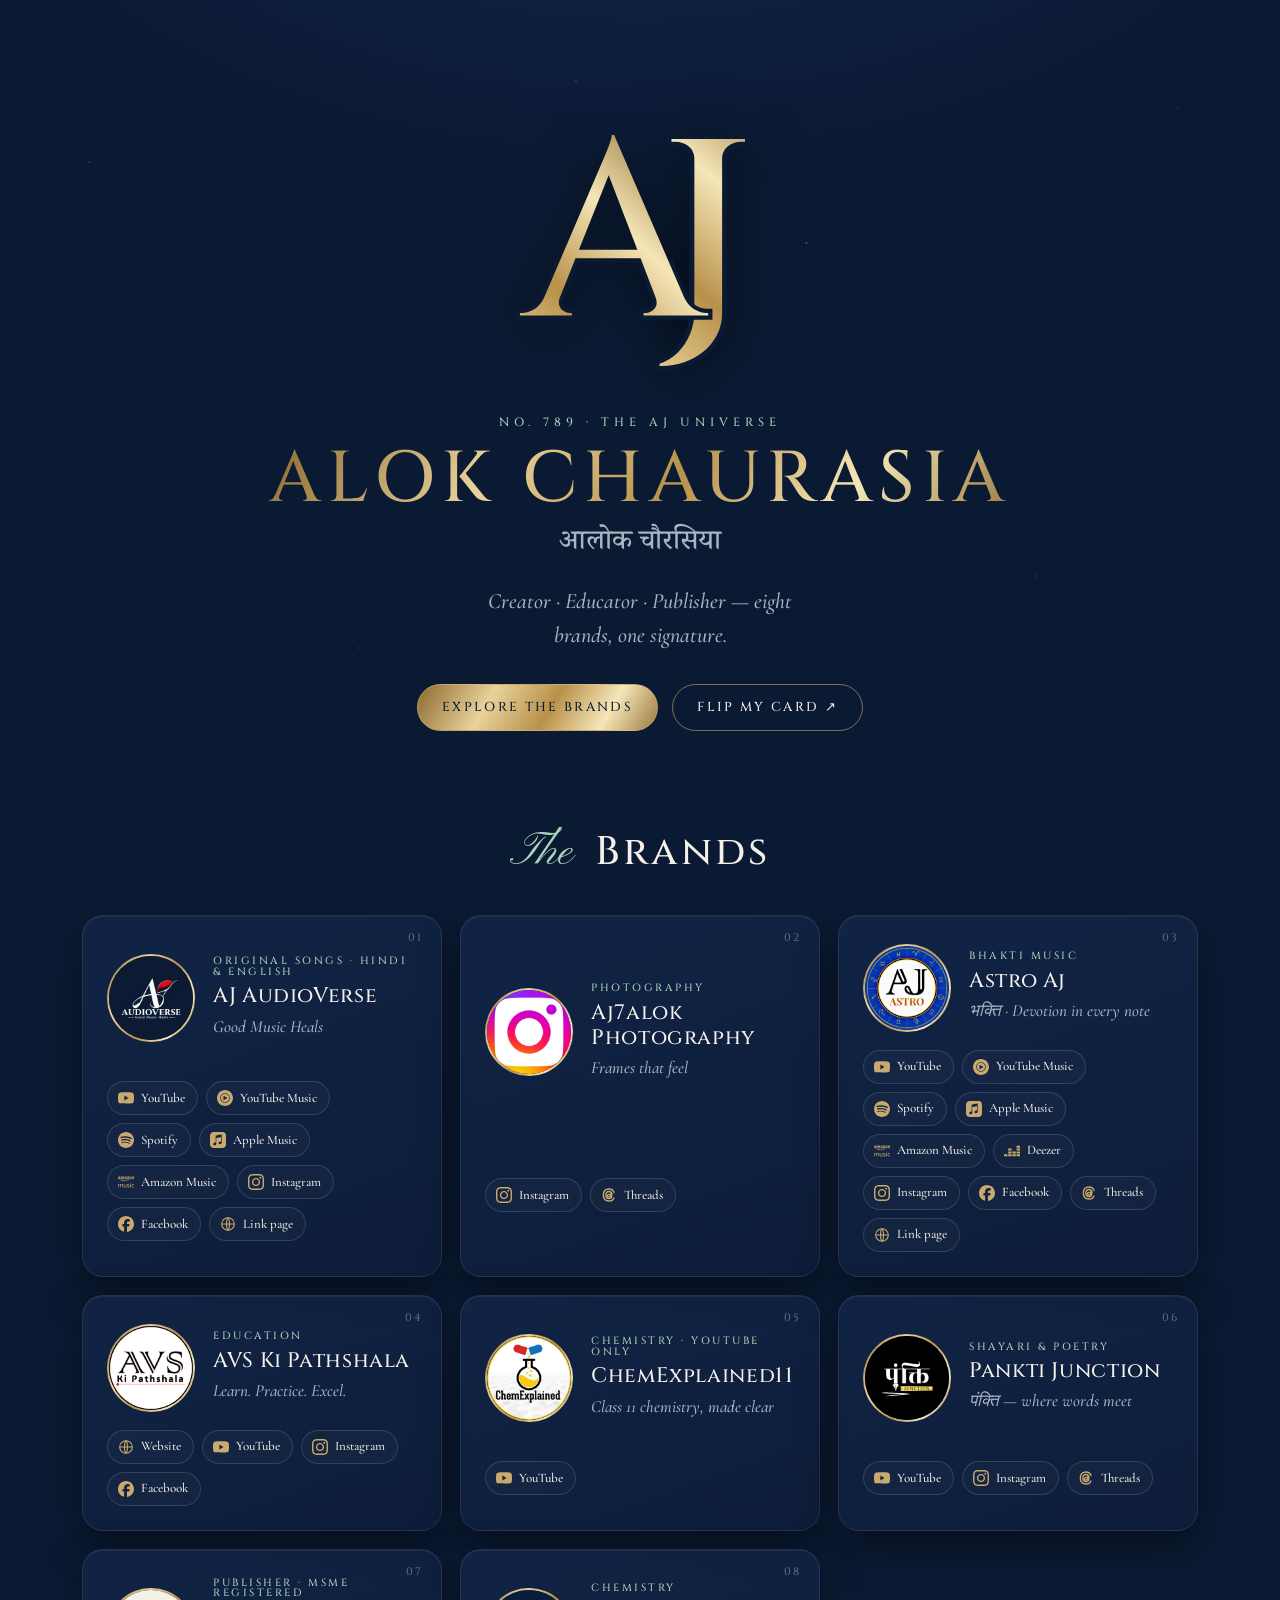
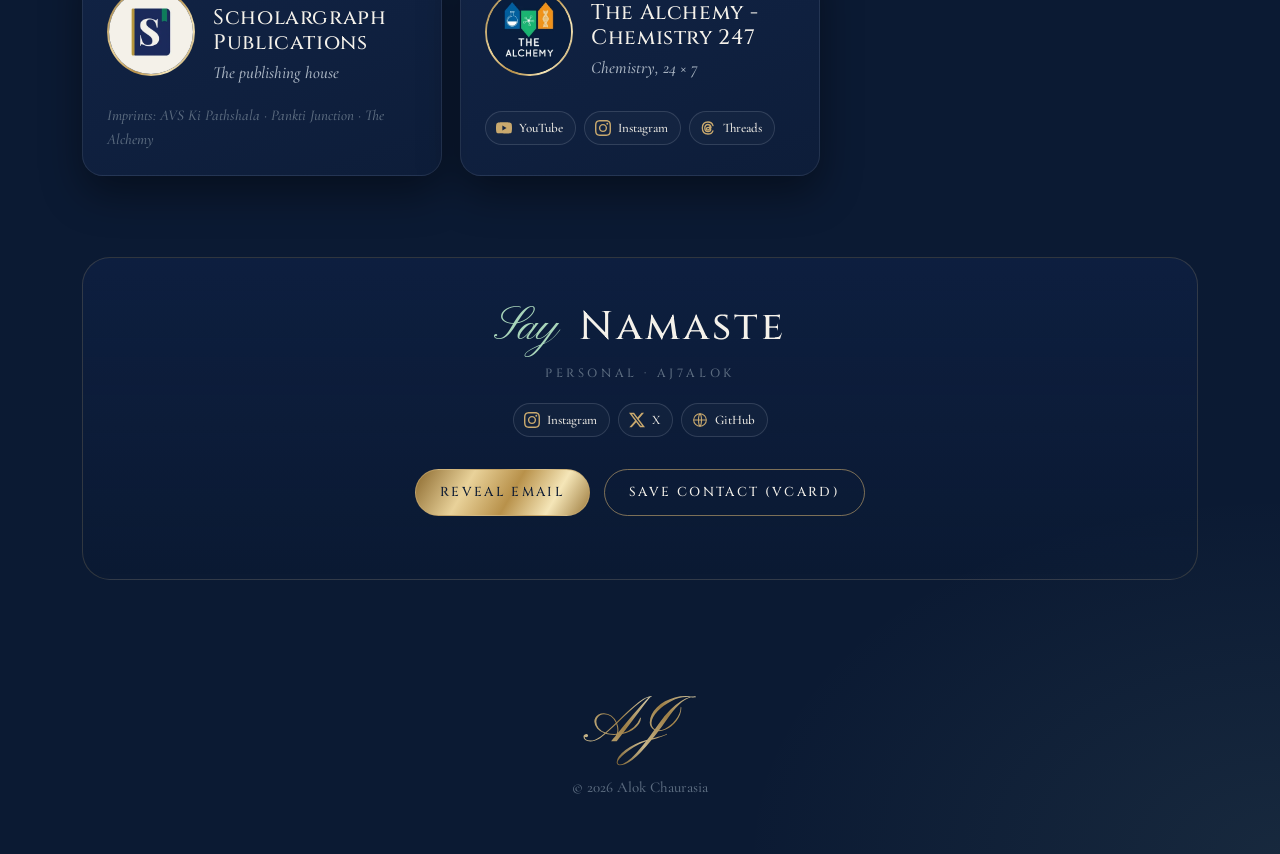
==== commit cbb083cf: "Logos, new FB/IG/Threads links, cleaner copy" ====
--- a/index.html
+++ b/index.html
@@ -6,7 +6,7 @@
 <link rel="preload" href="/fonts/cinzel.woff2" as="font" type="font/woff2" crossorigin><link rel="stylesheet" href="/assets/site.css"></head><body><div class="stars" aria-hidden="true"></div>
 <header class="hero"><div class="sig"><svg xmlns="http://www.w3.org/2000/svg" viewBox="-40 -760 1000 1010" role="img" aria-label="AJ monogram"><defs><linearGradient id="gh" gradientUnits="userSpaceOnUse" x1="0" y1="-760" x2="1000" y2="250"><stop offset="0.00" stop-color="#8C6A2F"/><stop offset="0.25" stop-color="#E9D29A"/><stop offset="0.50" stop-color="#B8914A"/><stop offset="0.75" stop-color="#F5E6B8"/><stop offset="1.00" stop-color="#9C7A3C"/></linearGradient></defs><g transform="scale(1,-1)"><g fill="url(#gh)"><path d="M357.380859375 716.02392578125 663.50048828125 6H547.129638671875L323.820556640625 588.438720703125ZM142.380859375 73Q134.97607421875 53 139.97607421875 39.0Q144.97607421875 25 156.678466796875 17.5Q168.380859375 10 180.380859375 10H189.380859375V0H-16.07177734375V10Q-16.07177734375 10 -11.57177734375 10.0Q-7.07177734375 10 -7.07177734375 10Q15.92822265625 10 40.42822265625 24.5Q64.92822265625 39 80.92822265625 73ZM357.380859375 716.02392578125 364.559326171875 628.6181640625 114.5712890625 3H50.321044921875L307.3330078125 603.7138671875Q308.344970703125 605.535400390625 314.4521484375 619.4521484375Q320.559326171875 633.368896484375 328.464111328125 652.380859375Q336.368896484375 671.392822265625 342.273681640625 689.202392578125Q348.178466796875 707.011962890625 348.380859375 716.02392578125ZM486.439697265625 261.463623046875V227.415771484375H179.511474609375V261.463623046875ZM521.320068359375 73H634.488525390625Q649.893310546875 39 674.69091796875 24.5Q699.488525390625 10 722.488525390625 10Q722.488525390625 10 726.488525390625 10.0Q730.488525390625 10 730.488525390625 10V0H474.320068359375V10H483.320068359375Q502.5224609375 10 517.6236572265625 26.5Q532.724853515625 43 521.320068359375 73Z"/></g><g fill="url(#gh)" stroke="#0B1A33" stroke-width="34" paint-order="stroke"><path d="M225.275146484375 700V10.11962890625Q225.275146484375 -36.3330078125 208.64404296875 -75.464111328125Q192.012939453125 -114.59521484375 162.7626953125 -142.9107666015625Q133.512451171875 -171.226318359375 95.5538330078125 -186.4227294921875Q57.59521484375 -201.619140625 14.940185546875 -200V-191Q50.97607421875 -176.97607421875 77.273681640625 -145.5533447265625Q103.5712890625 -114.130615234375 117.7557373046875 -72.511474609375Q131.940185546875 -30.892333984375 131.940185546875 13.11962890625V700ZM134.940185546875 627H131.940185546875Q130.940185546875 653 112.440185546875 671.5Q93.940185546875 690 67.940185546875 690Q67.940185546875 690 61.440185546875 690.0Q54.940185546875 690 54.940185546875 690V700H134.940185546875ZM222.275146484375 627V700H302.275146484375V690Q302.275146484375 690 295.775146484375 690.0Q289.275146484375 690 289.275146484375 690Q263.275146484375 690 244.775146484375 671.5Q226.275146484375 653 225.275146484375 627Z" transform="translate(520,0) scale(1.18,1.0)"/></g><clipPath id="ch"><rect x="-100" y="-300" width="1200" height="520"/></clipPath><g clip-path="url(#ch)" fill="url(#gh)" stroke="#0B1A33" stroke-width="34" paint-order="stroke"><path d="M357.380859375 716.02392578125 663.50048828125 6H547.129638671875L323.820556640625 588.438720703125ZM142.380859375 73Q134.97607421875 53 139.97607421875 39.0Q144.97607421875 25 156.678466796875 17.5Q168.380859375 10 180.380859375 10H189.380859375V0H-16.07177734375V10Q-16.07177734375 10 -11.57177734375 10.0Q-7.07177734375 10 -7.07177734375 10Q15.92822265625 10 40.42822265625 24.5Q64.92822265625 39 80.92822265625 73ZM357.380859375 716.02392578125 364.559326171875 628.6181640625 114.5712890625 3H50.321044921875L307.3330078125 603.7138671875Q308.344970703125 605.535400390625 314.4521484375 619.4521484375Q320.559326171875 633.368896484375 328.464111328125 652.380859375Q336.368896484375 671.392822265625 342.273681640625 689.202392578125Q348.178466796875 707.011962890625 348.380859375 716.02392578125ZM486.439697265625 261.463623046875V227.415771484375H179.511474609375V261.463623046875ZM521.320068359375 73H634.488525390625Q649.893310546875 39 674.69091796875 24.5Q699.488525390625 10 722.488525390625 10Q722.488525390625 10 726.488525390625 10.0Q730.488525390625 10 730.488525390625 10V0H474.320068359375V10H483.320068359375Q502.5224609375 10 517.6236572265625 26.5Q532.724853515625 43 521.320068359375 73Z"/></g><g clip-path="url(#ch)" fill="url(#gh)"><path d="M225.275146484375 700V10.11962890625Q225.275146484375 -36.3330078125 208.64404296875 -75.464111328125Q192.012939453125 -114.59521484375 162.7626953125 -142.9107666015625Q133.512451171875 -171.226318359375 95.5538330078125 -186.4227294921875Q57.59521484375 -201.619140625 14.940185546875 -200V-191Q50.97607421875 -176.97607421875 77.273681640625 -145.5533447265625Q103.5712890625 -114.130615234375 117.7557373046875 -72.511474609375Q131.940185546875 -30.892333984375 131.940185546875 13.11962890625V700ZM134.940185546875 627H131.940185546875Q130.940185546875 653 112.440185546875 671.5Q93.940185546875 690 67.940185546875 690Q67.940185546875 690 61.440185546875 690.0Q54.940185546875 690 54.940185546875 690V700H134.940185546875ZM222.275146484375 627V700H302.275146484375V690Q302.275146484375 690 295.775146484375 690.0Q289.275146484375 690 289.275146484375 690Q263.275146484375 690 244.775146484375 671.5Q226.275146484375 653 225.275146484375 627Z" transform="translate(520,0) scale(1.18,1.0)" clip-path="none" opacity="0"/></g></g></svg></div><p class="eyebrow">No. 789 · The AJ Universe</p><h1>Alok Chaurasia</h1><p class="hi" lang="hi">आलोक चौरसिया</p>
 <p class="lede">Creator · Educator · Publisher — eight brands, one signature.</p><nav class="cta"><a class="btn" href="#brands">Explore the brands</a><a class="btn ghost" href="/card/">Flip my card ↗</a></nav></header>
-<main><section id="brands"><h2><span>The</span> Brands</h2><p class="sub">In alphabetical order</p><div class="grid"><article class="card"><div class="no">01</div><img class="logo" src="logos/ajaudioverse.webp" alt="AJ AudioVerse logo" width="88" height="88" loading="lazy"><div class="meta"><p class="kind">Original songs · Hindi & English</p><h3>AJ AudioVerse</h3><p class="tag">Good Music Heals</p></div><div class="links"><a class="ic" href="https://www.youtube.com/@AJAudioVerse" target="_blank" rel="noopener noreferrer" aria-label="AJ AudioVerse on YouTube" title="YouTube"><svg viewBox="0 0 24 24" aria-hidden="true" fill="currentColor"><path d="M23.498 6.186a3.016 3.016 0 0 0-2.122-2.136C19.505 3.545 12 3.545 12 3.545s-7.505 0-9.377.505A3.017 3.017 0 0 0 .502 6.186C0 8.07 0 12 0 12s0 3.93.502 5.814a3.016 3.016 0 0 0 2.122 2.136c1.871.505 9.376.505 9.376.505s7.505 0 9.377-.505a3.015 3.015 0 0 0 2.122-2.136C24 15.93 24 12 24 12s0-3.93-.502-5.814zM9.545 15.568V8.432L15.818 12l-6.273 3.568z"/></svg><span>YouTube</span></a><a class="ic" href="https://music.youtube.com/channel/UC4B0GViykxpw3aqRntLIalw" target="_blank" rel="noopener noreferrer" aria-label="AJ AudioVerse on YouTube Music" title="YouTube Music"><svg viewBox="0 0 24 24" aria-hidden="true" fill="currentColor"><path d="M12 0C5.376 0 0 5.376 0 12s5.376 12 12 12 12-5.376 12-12S18.624 0 12 0zm0 19.104c-3.924 0-7.104-3.18-7.104-7.104S8.076 4.896 12 4.896s7.104 3.18 7.104 7.104-3.18 7.104-7.104 7.104zm0-13.332c-3.432 0-6.228 2.796-6.228 6.228S8.568 18.228 12 18.228s6.228-2.796 6.228-6.228S15.432 5.772 12 5.772zM9.684 15.54V8.46L15.816 12l-6.132 3.54z"/></svg><span>YouTube Music</span></a><a class="ic" href="https://open.spotify.com/artist/7qxJERr79jroNNbpJj0Ab4" target="_blank" rel="noopener noreferrer" aria-label="AJ AudioVerse on Spotify" title="Spotify"><svg viewBox="0 0 24 24" aria-hidden="true" fill="currentColor"><path d="M12 0C5.4 0 0 5.4 0 12s5.4 12 12 12 12-5.4 12-12S18.66 0 12 0zm5.521 17.34c-.24.359-.66.48-1.021.24-2.82-1.74-6.36-2.101-10.561-1.141-.418.122-.779-.179-.899-.539-.12-.421.18-.78.54-.9 4.56-1.021 8.52-.6 11.64 1.32.42.18.479.659.301 1.02zm1.44-3.3c-.301.42-.841.6-1.262.3-3.239-1.98-8.159-2.58-11.939-1.38-.479.12-1.02-.12-1.14-.6-.12-.48.12-1.021.6-1.141C9.6 9.9 15 10.561 18.72 12.84c.361.181.54.78.241 1.2zm.12-3.36C15.24 8.4 8.82 8.16 5.16 9.301c-.6.179-1.2-.181-1.38-.721-.18-.601.18-1.2.72-1.381 4.26-1.26 11.28-1.02 15.721 1.621.539.3.719 1.02.419 1.56-.299.421-1.02.599-1.559.3z"/></svg><span>Spotify</span></a><a class="ic" href="https://music.apple.com/in/artist/aj-audioverse/1877891564" target="_blank" rel="noopener noreferrer" aria-label="AJ AudioVerse on Apple Music" title="Apple Music"><svg viewBox="0 0 24 24" aria-hidden="true" fill="currentColor"><path d="M23.994 6.124a9.23 9.23 0 00-.24-2.19c-.317-1.31-1.062-2.31-2.18-3.043a5.022 5.022 0 00-1.877-.726 10.496 10.496 0 00-1.564-.15c-.04-.003-.083-.01-.124-.013H5.986c-.152.01-.303.017-.455.026-.747.043-1.49.123-2.193.4-1.336.53-2.3 1.452-2.865 2.78-.192.448-.292.925-.363 1.408-.056.392-.088.785-.1 1.18 0 .032-.007.062-.01.093v12.223c.01.14.017.283.027.424.05.815.154 1.624.497 2.373.65 1.42 1.738 2.353 3.234 2.801.42.127.856.187 1.293.228.555.053 1.11.06 1.667.06h11.03a12.5 12.5 0 001.57-.1c.822-.106 1.596-.35 2.295-.81a5.046 5.046 0 001.88-2.207c.186-.42.293-.87.37-1.324.113-.675.138-1.358.137-2.04-.002-3.8 0-7.595-.003-11.393zm-6.423 3.99v5.712c0 .417-.058.827-.244 1.206-.29.59-.76.962-1.388 1.14-.35.1-.706.157-1.07.173-.95.045-1.773-.6-1.943-1.536a1.88 1.88 0 011.038-2.022c.323-.16.67-.25 1.018-.324.378-.082.758-.153 1.134-.24.274-.063.457-.23.51-.516a.904.904 0 00.02-.193c0-1.815 0-3.63-.002-5.443a.725.725 0 00-.026-.185c-.04-.15-.15-.243-.304-.234-.16.01-.318.035-.475.066-.76.15-1.52.303-2.28.456l-2.325.47-1.374.278c-.016.003-.032.01-.048.013-.277.077-.377.203-.39.49-.002.042 0 .086 0 .13-.002 2.602 0 5.204-.003 7.805 0 .42-.047.836-.215 1.227-.278.64-.77 1.04-1.434 1.233-.35.1-.71.16-1.075.172-.96.036-1.755-.6-1.92-1.544-.14-.812.23-1.685 1.154-2.075.357-.15.73-.232 1.108-.31.287-.06.575-.116.86-.177.383-.083.583-.323.6-.714v-.15c0-2.96 0-5.922.002-8.882 0-.123.013-.25.042-.37.07-.285.273-.448.546-.518.255-.066.515-.112.774-.165.733-.15 1.466-.296 2.2-.444l2.27-.46c.67-.134 1.34-.27 2.01-.403.22-.043.442-.088.663-.106.31-.025.523.17.554.482.008.073.012.148.012.223.002 1.91.002 3.822 0 5.732z"/></svg><span>Apple Music</span></a><a class="ic" href="https://music.amazon.in/artists/B0GNVFCF6C" target="_blank" rel="noopener noreferrer" aria-label="AJ AudioVerse on Amazon Music" title="Amazon Music"><svg viewBox="0 0 24 24" aria-hidden="true" fill="currentColor"><path d="M14.8454 9.4083c-1.3907 1.0194-3.405 1.563-5.1424 1.563a9.333 9.333 0 0 1-6.2768-2.3835c-.1313-.117-.0143-.277.1415-.1846a12.693 12.693 0 0 0 6.285 1.6574c1.5384 0 3.2348-.318 4.7917-.9764.2359-.0985.4328.1538.203.324h-.002zm.5784-.6564c-.1784-.2257-1.1753-.1087-1.6225-.0554-.1374.0164-.158-.1026-.0349-.1867.796-.5558 2.0984-.3958 2.2502-.2092.1539.1867-.041 1.4872-.7856 2.1087-.1149.0964-.2236.0451-.1723-.082.1682-.4165.5436-1.3498.3651-1.5754zm-1.5917-4.1702v-.5394c0-.082.0615-.1375.1374-.1375h2.4348c.078 0 .1395.0554.1395.1354v.4636c0 .078-.0656.1805-.1846.3405L15.0997 6.635c.4677-.0102.9641.0595 1.3887.2974.0964.0534.123.1334.1292.2113v.5744c0 .082-.0882.1723-.1784.123a2.8163 2.8163 0 0 0-2.5723.0062c-.0861.0451-.1743-.0451-.1743-.1251v-.5477c0-.0882.002-.238.0902-.3713l1.4626-2.0881h-1.2718c-.078 0-.1415-.0534-.1436-.1354l.002.002zm4.808-.7466c1.0995 0 1.6944.9395 1.6944 2.1333 0 1.1528-.6564 2.0676-1.6943 2.0676-1.079 0-1.6656-.9395-1.6656-2.1087 0-1.1774.5948-2.0922 1.6656-2.0922zm.0062.7713c-.5456 0-.5805.7384-.5805 1.202 0 .4615-.0061 1.4481.5744 1.4481.5743 0 .601-.7958.601-1.282 0-.318-.0144-.6994-.1108-1.001-.082-.2625-.2482-.3671-.4841-.3671zm-6.008 3.3414c-.0493.041-.1395.0451-.1744.0164-.2543-.1949-.4246-.4923-.4246-.4923-.4061.4123-.6954.5374-1.2225.5374-.6215 0-1.1077-.3835-1.1077-1.1486a1.2512 1.2512 0 0 1 .7897-1.2041c.402-.1764.9641-.2072 1.3928-.2564 0 0 .0349-.4615-.0902-.6297a.521.521 0 0 0-.4164-.1908c-.2728 0-.5395.1477-.5928.4328-.0144.082-.0739.1518-.1395.1436L9.945 5.08a.1292.1292 0 0 1-.1108-.1537c.1641-.8657.9498-1.1282 1.6554-1.1282.361 0 .8307.0964 1.1158.3671.359.3344.3262.7795.3262 1.2677v1.1487c0 .3446.1436.4964.279.681.0471.0677.0574.1477-.002.197-.1519.125-.5703.4881-.5703.4881zm-.7467-1.7969v-.16c-.5353 0-1.1015.115-1.1015.7426 0 .318.1662.5333.4513.5333.2051 0 .3938-.1272.5128-.3344.1436-.2564.1374-.4943.1374-.7815zM2.9278 7.948c-.0472.041-.1375.045-.1723.0163-.2544-.1949-.4246-.4923-.4246-.4923-.4082.4123-.6954.5374-1.2226.5374-.6235 0-1.1076-.3835-1.1076-1.1486a1.2512 1.2512 0 0 1 .7897-1.2041c.402-.1764.964-.2072 1.3928-.2564 0 0 .0348-.4615-.0903-.6297a.521.521 0 0 0-.4164-.1908c-.2748 0-.5395.1477-.5928.4328-.0143.082-.0759.1518-.1395.1436L.2345 5.08a.1292.1292 0 0 1-.1087-.1537c.162-.8657.9497-1.1282 1.6553-1.1282.361 0 .8308.0964 1.1159.3671.359.3344.324.7795.324 1.2677v1.1487c0 .3446.1437.4964.279.681.0472.0677.0575.1477-.002.197-.1518.125-.5702.4881-.5702.4881zm-.7446-1.797v-.16c-.5354 0-1.1015.115-1.1015.7426 0 .318.164.5333.4512.5333.2052 0 .3939-.1272.5128-.3344.1436-.2564.1375-.4943.1375-.7815zm2.9127-.3343v2.002a.1379.1379 0 0 1-.1395.1374H4.218a.1374.1374 0 0 1-.1395-.1374v-3.766a.1379.1379 0 0 1 .1395-.1375h.6913a.1374.1374 0 0 1 .1374.1374v.482h.0143c.1805-.4758.519-.6994.9744-.6994.4636 0 .7528.2236.962.6995a1.0523 1.0523 0 0 1 1.0215-.6995c.3118 0 .6502.1272.8574.4143.236.318.1867.7795.1867 1.1857v2.3855c0 .076-.0636.1354-.1436.1354H8.181a.1374.1374 0 0 1-.1334-.1354v-2.004c0-.16.0144-.558-.0205-.7077-.0554-.2564-.2215-.3282-.4369-.3282a.4923.4923 0 0 0-.441.3118c-.076.1908-.0698.5087-.0698.724v2.0041c0 .076-.0635.1354-.1435.1354h-.7385a.1374.1374 0 0 1-.1333-.1354v-2.004c0-.4226.0677-1.042-.4574-1.042-.5334 0-.5128.603-.5128 1.042h.002zm16.8077 2.002a.1374.1374 0 0 1-.1374.1374h-.7405a.1374.1374 0 0 1-.1374-.1374v-3.766a.1374.1374 0 0 1 .1374-.1375h.683c.0821 0 .1396.0636.1396.1067v.5764h.0143c.2051-.517.4964-.7631 1.0092-.7631.3323 0 .6564.119.8636.4451.1928.3036.1928.8123.1928 1.1774V7.837a.1395.1395 0 0 1-.1415.119h-.7426a.1395.1395 0 0 1-.1313-.119V5.552c0-.763-.2933-.7856-.4635-.7856-.197 0-.357.1538-.4246.2953a1.7025 1.7025 0 0 0-.1231.722l.002 2.0349zM.1914 20.0582c-.1271 0-.1907-.0615-.1907-.1907v-4.4491c0-.1272.0636-.1908.1907-.1908H.616c.0616 0 .1129.0144.1477.039.0349.0246.0595.0738.0718.1436l.0575.3035c.6133-.4184 1.2102-.6276 1.7907-.6276.5948 0 .9969.2256 1.2081.6769.6318-.4513 1.2636-.677 1.8954-.677.441 0 .7794.1231 1.0153.3693.236.2502.3549.603.3549 1.0584v3.3538c0 .1271-.0656.1907-.1928.1907h-.5641c-.1272 0-.1928-.0615-.1928-.1907v-3.085c0-.318-.0616-.5539-.1805-.7057-.1231-.1538-.3139-.2297-.5744-.2297-.4677 0-.9353.1436-1.4092.4307a.997.997 0 0 1 .0103.1416v3.448c0 .1272-.0636.1908-.1908.1908H3.297c-.1272 0-.1908-.0615-.1908-.1907v-3.085c0-.318-.0615-.5539-.1825-.7057-.1231-.1538-.3139-.2297-.5744-.2297-.4861 0-.9517.1395-1.399.4205v3.5999c0 .1271-.0615.1907-.1907.1907H.1914zm9.731.1436c-.4533 0-.8-.1272-1.044-.3815-.242-.2544-.3631-.6133-.3631-1.0769v-3.321c0-.1292.0615-.1927.1908-.1927h.564c.1293 0 .1929.0635.1929.1907v3.0215c0 .3425.0656.5948.201.7569.1333.162.3487.242.642.242.4595 0 .923-.1518 1.3887-.4574v-3.565c0-.1272.0615-.1908.1908-.1908h.564c.1293 0 .1929.0636.1929.1908v4.4511c0 .1252-.0636.1887-.1928.1887h-.4103c-.0636 0-.1149-.0123-.1497-.0369-.0349-.0266-.0575-.0738-.0718-.1436l-.0657-.3323c-.5948.437-1.204.6564-1.8297.6564zm5.4399 0c-.5374 0-1.0195-.0882-1.4461-.2666a.3754.3754 0 0 1-.158-.1047c-.0287-.039-.043-.0984-.043-.1805v-.2687c0-.1148.0369-.1723.1148-.1723.0452 0 .1231.0205.238.0575.4225.1333.8615.199 1.3128.199.3138 0 .5517-.0616.7138-.1806.164-.121.244-.2954.244-.523a.4923.4923 0 0 0-.1476-.3734 1.606 1.606 0 0 0-.5415-.285l-.8144-.3037c-.7097-.2605-1.0625-.7056-1.0625-1.3333 0-.4143.16-.7487.484-1.001.3221-.2543.7447-.3815 1.2677-.3815a3.487 3.487 0 0 1 1.2164.2195c.076.0246.1313.0574.1641.0985.0308.041.0472.1025.0472.1846v.2584c0 .1149-.041.1723-.123.1723a.8615.8615 0 0 1-.2216-.0472 3.5495 3.5495 0 0 0-1.0359-.1538c-.6112 0-.919.2072-.919.6195 0 .164.0514.2953.154.3897.1025.0964.3035.201.603.3159l.7466.2872c.3774.1436.6482.318.8144.519.1661.1989.2482.4574.2482.7753 0 .4513-.1682.8102-.5067 1.0769-.3385.2666-.7877.4-1.3497.4v.002zm3.0645-.1436c-.1272 0-.1928-.0615-.1928-.1907v-4.4491c0-.1272.0656-.1908.1928-.1908h.5641c.1272 0 .1928.0636.1928.1908v4.4511c0 .1251-.0656.1887-.1928.1887h-.564zm.2872-5.688c-.1846 0-.3303-.0513-.437-.1559a.558.558 0 0 1-.1579-.4143c0-.1724.0534-.3098.158-.4144a.5907.5907 0 0 1 .4369-.158c.1846 0 .3282.0534.4349.158.1066.1026.1579.242.1579.4144 0 .1702-.0513.3076-.158.4143-.1046.1026-.2502.1559-.4348.1559zm4.002 5.7926c-.7529 0-1.3293-.2133-1.7272-.642-.4-.4307-.599-1.0502-.599-1.8625 0-.8061.2052-1.4318.6175-1.8728.4102-.441.9948-.6625 1.7476-.6625.3446 0 .683.0615 1.0154.1825.0697.0247.119.0554.1477.0944s.043.1026.043.1908v.2564c0 .1271-.041.1907-.123.1907-.0329 0-.082-.0082-.1539-.0287a2.8307 2.8307 0 0 0-.7959-.1128c-.5353 0-.923.1333-1.1589.404s-.3528.6996-.3528 1.2924v.123c0 .5764.119 1.001.359 1.2718.24.2687.6174.404 1.1343.404.2666 0 .5538-.043.8615-.1332.0718-.0206.119-.0288.1436-.0288.082 0 .1251.0636.1251.1908v.2585c0 .082-.0123.1435-.039.1805-.0246.0369-.0759.0718-.1518.1025-.3138.1354-.6769.201-1.0933.201z"/></svg><span>Amazon Music</span></a><a class="ic" href="https://www.instagram.com/ajaudioverse/" target="_blank" rel="noopener noreferrer" aria-label="AJ AudioVerse on Instagram" title="Instagram"><svg viewBox="0 0 24 24" aria-hidden="true" fill="currentColor"><path d="M7.0301.084c-1.2768.0602-2.1487.264-2.911.5634-.7888.3075-1.4575.72-2.1228 1.3877-.6652.6677-1.075 1.3368-1.3802 2.127-.2954.7638-.4956 1.6365-.552 2.914-.0564 1.2775-.0689 1.6882-.0626 4.947.0062 3.2586.0206 3.6671.0825 4.9473.061 1.2765.264 2.1482.5635 2.9107.308.7889.72 1.4573 1.388 2.1228.6679.6655 1.3365 1.0743 2.1285 1.38.7632.295 1.6361.4961 2.9134.552 1.2773.056 1.6884.069 4.9462.0627 3.2578-.0062 3.668-.0207 4.9478-.0814 1.28-.0607 2.147-.2652 2.9098-.5633.7889-.3086 1.4578-.72 2.1228-1.3881.665-.6682 1.0745-1.3378 1.3795-2.1284.2957-.7632.4966-1.636.552-2.9124.056-1.2809.0692-1.6898.063-4.948-.0063-3.2583-.021-3.6668-.0817-4.9465-.0607-1.2797-.264-2.1487-.5633-2.9117-.3084-.7889-.72-1.4568-1.3876-2.1228C21.2982 1.33 20.628.9208 19.8378.6165 19.074.321 18.2017.1197 16.9244.0645 15.6471.0093 15.236-.005 11.977.0014 8.718.0076 8.31.0215 7.0301.0839m.1402 21.6932c-1.17-.0509-1.8053-.2453-2.2287-.408-.5606-.216-.96-.4771-1.3819-.895-.422-.4178-.6811-.8186-.9-1.378-.1644-.4234-.3624-1.058-.4171-2.228-.0595-1.2645-.072-1.6442-.079-4.848-.007-3.2037.0053-3.583.0607-4.848.05-1.169.2456-1.805.408-2.2282.216-.5613.4762-.96.895-1.3816.4188-.4217.8184-.6814 1.3783-.9003.423-.1651 1.0575-.3614 2.227-.4171 1.2655-.06 1.6447-.072 4.848-.079 3.2033-.007 3.5835.005 4.8495.0608 1.169.0508 1.8053.2445 2.228.408.5608.216.96.4754 1.3816.895.4217.4194.6816.8176.9005 1.3787.1653.4217.3617 1.056.4169 2.2263.0602 1.2655.0739 1.645.0796 4.848.0058 3.203-.0055 3.5834-.061 4.848-.051 1.17-.245 1.8055-.408 2.2294-.216.5604-.4763.96-.8954 1.3814-.419.4215-.8181.6811-1.3783.9-.4224.1649-1.0577.3617-2.2262.4174-1.2656.0595-1.6448.072-4.8493.079-3.2045.007-3.5825-.006-4.848-.0608M16.953 5.5864A1.44 1.44 0 1 0 18.39 4.144a1.44 1.44 0 0 0-1.437 1.4424M5.8385 12.012c.0067 3.4032 2.7706 6.1557 6.173 6.1493 3.4026-.0065 6.157-2.7701 6.1506-6.1733-.0065-3.4032-2.771-6.1565-6.174-6.1498-3.403.0067-6.156 2.771-6.1496 6.1738M8 12.0077a4 4 0 1 1 4.008 3.9921A3.9996 3.9996 0 0 1 8 12.0077"/></svg><span>Instagram</span></a><a class="ic" href="https://www.facebook.com/ajaudioverse/" target="_blank" rel="noopener noreferrer" aria-label="AJ AudioVerse on Facebook" title="Facebook"><svg viewBox="0 0 24 24" aria-hidden="true" fill="currentColor"><path d="M9.101 23.691v-7.98H6.627v-3.667h2.474v-1.58c0-4.085 1.848-5.978 5.858-5.978.401 0 .955.042 1.468.103a8.68 8.68 0 0 1 1.141.195v3.325a8.623 8.623 0 0 0-.653-.036 26.805 26.805 0 0 0-.733-.009c-.707 0-1.259.096-1.675.309a1.686 1.686 0 0 0-.679.622c-.258.42-.374.995-.374 1.752v1.297h3.919l-.386 2.103-.287 1.564h-3.246v8.245C19.396 23.238 24 18.179 24 12.044c0-6.627-5.373-12-12-12s-12 5.373-12 12c0 5.628 3.874 10.35 9.101 11.647Z"/></svg><span>Facebook</span></a><a class="ic" href="https://aj7alok.github.io/ajaudioverse/" target="_blank" rel="noopener noreferrer" aria-label="AJ AudioVerse on Link page" title="Link page"><svg viewBox="0 0 24 24" aria-hidden="true" fill="none" stroke="currentColor" stroke-width="1.6"><circle cx="12" cy="12" r="9.5"/><path d="M2.5 12h19M12 2.5c3 3.2 3 15.8 0 19M12 2.5c-3 3.2-3 15.8 0 19"/></svg><span>Link page</span></a></div></article><article class="card"><div class="no">02</div><img class="logo" src="logos/aj7alok-photography.webp" alt="Aj7alok Photography logo" width="88" height="88" loading="lazy"><div class="meta"><p class="kind">Photography</p><h3>Aj7alok Photography</h3><p class="tag">Frames that feel</p></div><div class="links"><a class="ic" href="https://www.instagram.com/aj7alok_photography/" target="_blank" rel="noopener noreferrer" aria-label="Aj7alok Photography on Instagram" title="Instagram"><svg viewBox="0 0 24 24" aria-hidden="true" fill="currentColor"><path d="M7.0301.084c-1.2768.0602-2.1487.264-2.911.5634-.7888.3075-1.4575.72-2.1228 1.3877-.6652.6677-1.075 1.3368-1.3802 2.127-.2954.7638-.4956 1.6365-.552 2.914-.0564 1.2775-.0689 1.6882-.0626 4.947.0062 3.2586.0206 3.6671.0825 4.9473.061 1.2765.264 2.1482.5635 2.9107.308.7889.72 1.4573 1.388 2.1228.6679.6655 1.3365 1.0743 2.1285 1.38.7632.295 1.6361.4961 2.9134.552 1.2773.056 1.6884.069 4.9462.0627 3.2578-.0062 3.668-.0207 4.9478-.0814 1.28-.0607 2.147-.2652 2.9098-.5633.7889-.3086 1.4578-.72 2.1228-1.3881.665-.6682 1.0745-1.3378 1.3795-2.1284.2957-.7632.4966-1.636.552-2.9124.056-1.2809.0692-1.6898.063-4.948-.0063-3.2583-.021-3.6668-.0817-4.9465-.0607-1.2797-.264-2.1487-.5633-2.9117-.3084-.7889-.72-1.4568-1.3876-2.1228C21.2982 1.33 20.628.9208 19.8378.6165 19.074.321 18.2017.1197 16.9244.0645 15.6471.0093 15.236-.005 11.977.0014 8.718.0076 8.31.0215 7.0301.0839m.1402 21.6932c-1.17-.0509-1.8053-.2453-2.2287-.408-.5606-.216-.96-.4771-1.3819-.895-.422-.4178-.6811-.8186-.9-1.378-.1644-.4234-.3624-1.058-.4171-2.228-.0595-1.2645-.072-1.6442-.079-4.848-.007-3.2037.0053-3.583.0607-4.848.05-1.169.2456-1.805.408-2.2282.216-.5613.4762-.96.895-1.3816.4188-.4217.8184-.6814 1.3783-.9003.423-.1651 1.0575-.3614 2.227-.4171 1.2655-.06 1.6447-.072 4.848-.079 3.2033-.007 3.5835.005 4.8495.0608 1.169.0508 1.8053.2445 2.228.408.5608.216.96.4754 1.3816.895.4217.4194.6816.8176.9005 1.3787.1653.4217.3617 1.056.4169 2.2263.0602 1.2655.0739 1.645.0796 4.848.0058 3.203-.0055 3.5834-.061 4.848-.051 1.17-.245 1.8055-.408 2.2294-.216.5604-.4763.96-.8954 1.3814-.419.4215-.8181.6811-1.3783.9-.4224.1649-1.0577.3617-2.2262.4174-1.2656.0595-1.6448.072-4.8493.079-3.2045.007-3.5825-.006-4.848-.0608M16.953 5.5864A1.44 1.44 0 1 0 18.39 4.144a1.44 1.44 0 0 0-1.437 1.4424M5.8385 12.012c.0067 3.4032 2.7706 6.1557 6.173 6.1493 3.4026-.0065 6.157-2.7701 6.1506-6.1733-.0065-3.4032-2.771-6.1565-6.174-6.1498-3.403.0067-6.156 2.771-6.1496 6.1738M8 12.0077a4 4 0 1 1 4.008 3.9921A3.9996 3.9996 0 0 1 8 12.0077"/></svg><span>Instagram</span></a></div></article><article class="card"><div class="no">03</div><img class="logo" src="logos/astroaj.webp" alt="Astro Aj logo" width="88" height="88" loading="lazy"><div class="meta"><p class="kind">Bhakti music</p><h3>Astro Aj</h3><p class="tag">भक्ति · Devotion in every note</p></div><div class="links"><a class="ic" href="https://www.youtube.com/@AstroAjofficial" target="_blank" rel="noopener noreferrer" aria-label="Astro Aj on YouTube" title="YouTube"><svg viewBox="0 0 24 24" aria-hidden="true" fill="currentColor"><path d="M23.498 6.186a3.016 3.016 0 0 0-2.122-2.136C19.505 3.545 12 3.545 12 3.545s-7.505 0-9.377.505A3.017 3.017 0 0 0 .502 6.186C0 8.07 0 12 0 12s0 3.93.502 5.814a3.016 3.016 0 0 0 2.122 2.136c1.871.505 9.376.505 9.376.505s7.505 0 9.377-.505a3.015 3.015 0 0 0 2.122-2.136C24 15.93 24 12 24 12s0-3.93-.502-5.814zM9.545 15.568V8.432L15.818 12l-6.273 3.568z"/></svg><span>YouTube</span></a><a class="ic" href="https://music.youtube.com/@AstroAjofficial" target="_blank" rel="noopener noreferrer" aria-label="Astro Aj on YouTube Music" title="YouTube Music"><svg viewBox="0 0 24 24" aria-hidden="true" fill="currentColor"><path d="M12 0C5.376 0 0 5.376 0 12s5.376 12 12 12 12-5.376 12-12S18.624 0 12 0zm0 19.104c-3.924 0-7.104-3.18-7.104-7.104S8.076 4.896 12 4.896s7.104 3.18 7.104 7.104-3.18 7.104-7.104 7.104zm0-13.332c-3.432 0-6.228 2.796-6.228 6.228S8.568 18.228 12 18.228s6.228-2.796 6.228-6.228S15.432 5.772 12 5.772zM9.684 15.54V8.46L15.816 12l-6.132 3.54z"/></svg><span>YouTube Music</span></a><a class="ic" href="https://open.spotify.com/artist/3BZnuBErQ56OFpKBubYhO5" target="_blank" rel="noopener noreferrer" aria-label="Astro Aj on Spotify" title="Spotify"><svg viewBox="0 0 24 24" aria-hidden="true" fill="currentColor"><path d="M12 0C5.4 0 0 5.4 0 12s5.4 12 12 12 12-5.4 12-12S18.66 0 12 0zm5.521 17.34c-.24.359-.66.48-1.021.24-2.82-1.74-6.36-2.101-10.561-1.141-.418.122-.779-.179-.899-.539-.12-.421.18-.78.54-.9 4.56-1.021 8.52-.6 11.64 1.32.42.18.479.659.301 1.02zm1.44-3.3c-.301.42-.841.6-1.262.3-3.239-1.98-8.159-2.58-11.939-1.38-.479.12-1.02-.12-1.14-.6-.12-.48.12-1.021.6-1.141C9.6 9.9 15 10.561 18.72 12.84c.361.181.54.78.241 1.2zm.12-3.36C15.24 8.4 8.82 8.16 5.16 9.301c-.6.179-1.2-.181-1.38-.721-.18-.601.18-1.2.72-1.381 4.26-1.26 11.28-1.02 15.721 1.621.539.3.719 1.02.419 1.56-.299.421-1.02.599-1.559.3z"/></svg><span>Spotify</span></a><a class="ic" href="https://music.apple.com/in/artist/astro-aj/1877812072" target="_blank" rel="noopener noreferrer" aria-label="Astro Aj on Apple Music" title="Apple Music"><svg viewBox="0 0 24 24" aria-hidden="true" fill="currentColor"><path d="M23.994 6.124a9.23 9.23 0 00-.24-2.19c-.317-1.31-1.062-2.31-2.18-3.043a5.022 5.022 0 00-1.877-.726 10.496 10.496 0 00-1.564-.15c-.04-.003-.083-.01-.124-.013H5.986c-.152.01-.303.017-.455.026-.747.043-1.49.123-2.193.4-1.336.53-2.3 1.452-2.865 2.78-.192.448-.292.925-.363 1.408-.056.392-.088.785-.1 1.18 0 .032-.007.062-.01.093v12.223c.01.14.017.283.027.424.05.815.154 1.624.497 2.373.65 1.42 1.738 2.353 3.234 2.801.42.127.856.187 1.293.228.555.053 1.11.06 1.667.06h11.03a12.5 12.5 0 001.57-.1c.822-.106 1.596-.35 2.295-.81a5.046 5.046 0 001.88-2.207c.186-.42.293-.87.37-1.324.113-.675.138-1.358.137-2.04-.002-3.8 0-7.595-.003-11.393zm-6.423 3.99v5.712c0 .417-.058.827-.244 1.206-.29.59-.76.962-1.388 1.14-.35.1-.706.157-1.07.173-.95.045-1.773-.6-1.943-1.536a1.88 1.88 0 011.038-2.022c.323-.16.67-.25 1.018-.324.378-.082.758-.153 1.134-.24.274-.063.457-.23.51-.516a.904.904 0 00.02-.193c0-1.815 0-3.63-.002-5.443a.725.725 0 00-.026-.185c-.04-.15-.15-.243-.304-.234-.16.01-.318.035-.475.066-.76.15-1.52.303-2.28.456l-2.325.47-1.374.278c-.016.003-.032.01-.048.013-.277.077-.377.203-.39.49-.002.042 0 .086 0 .13-.002 2.602 0 5.204-.003 7.805 0 .42-.047.836-.215 1.227-.278.64-.77 1.04-1.434 1.233-.35.1-.71.16-1.075.172-.96.036-1.755-.6-1.92-1.544-.14-.812.23-1.685 1.154-2.075.357-.15.73-.232 1.108-.31.287-.06.575-.116.86-.177.383-.083.583-.323.6-.714v-.15c0-2.96 0-5.922.002-8.882 0-.123.013-.25.042-.37.07-.285.273-.448.546-.518.255-.066.515-.112.774-.165.733-.15 1.466-.296 2.2-.444l2.27-.46c.67-.134 1.34-.27 2.01-.403.22-.043.442-.088.663-.106.31-.025.523.17.554.482.008.073.012.148.012.223.002 1.91.002 3.822 0 5.732z"/></svg><span>Apple Music</span></a><a class="ic" href="https://music.amazon.in/artists/B0GNRZ4BHB" target="_blank" rel="noopener noreferrer" aria-label="Astro Aj on Amazon Music" title="Amazon Music"><svg viewBox="0 0 24 24" aria-hidden="true" fill="currentColor"><path d="M14.8454 9.4083c-1.3907 1.0194-3.405 1.563-5.1424 1.563a9.333 9.333 0 0 1-6.2768-2.3835c-.1313-.117-.0143-.277.1415-.1846a12.693 12.693 0 0 0 6.285 1.6574c1.5384 0 3.2348-.318 4.7917-.9764.2359-.0985.4328.1538.203.324h-.002zm.5784-.6564c-.1784-.2257-1.1753-.1087-1.6225-.0554-.1374.0164-.158-.1026-.0349-.1867.796-.5558 2.0984-.3958 2.2502-.2092.1539.1867-.041 1.4872-.7856 2.1087-.1149.0964-.2236.0451-.1723-.082.1682-.4165.5436-1.3498.3651-1.5754zm-1.5917-4.1702v-.5394c0-.082.0615-.1375.1374-.1375h2.4348c.078 0 .1395.0554.1395.1354v.4636c0 .078-.0656.1805-.1846.3405L15.0997 6.635c.4677-.0102.9641.0595 1.3887.2974.0964.0534.123.1334.1292.2113v.5744c0 .082-.0882.1723-.1784.123a2.8163 2.8163 0 0 0-2.5723.0062c-.0861.0451-.1743-.0451-.1743-.1251v-.5477c0-.0882.002-.238.0902-.3713l1.4626-2.0881h-1.2718c-.078 0-.1415-.0534-.1436-.1354l.002.002zm4.808-.7466c1.0995 0 1.6944.9395 1.6944 2.1333 0 1.1528-.6564 2.0676-1.6943 2.0676-1.079 0-1.6656-.9395-1.6656-2.1087 0-1.1774.5948-2.0922 1.6656-2.0922zm.0062.7713c-.5456 0-.5805.7384-.5805 1.202 0 .4615-.0061 1.4481.5744 1.4481.5743 0 .601-.7958.601-1.282 0-.318-.0144-.6994-.1108-1.001-.082-.2625-.2482-.3671-.4841-.3671zm-6.008 3.3414c-.0493.041-.1395.0451-.1744.0164-.2543-.1949-.4246-.4923-.4246-.4923-.4061.4123-.6954.5374-1.2225.5374-.6215 0-1.1077-.3835-1.1077-1.1486a1.2512 1.2512 0 0 1 .7897-1.2041c.402-.1764.9641-.2072 1.3928-.2564 0 0 .0349-.4615-.0902-.6297a.521.521 0 0 0-.4164-.1908c-.2728 0-.5395.1477-.5928.4328-.0144.082-.0739.1518-.1395.1436L9.945 5.08a.1292.1292 0 0 1-.1108-.1537c.1641-.8657.9498-1.1282 1.6554-1.1282.361 0 .8307.0964 1.1158.3671.359.3344.3262.7795.3262 1.2677v1.1487c0 .3446.1436.4964.279.681.0471.0677.0574.1477-.002.197-.1519.125-.5703.4881-.5703.4881zm-.7467-1.7969v-.16c-.5353 0-1.1015.115-1.1015.7426 0 .318.1662.5333.4513.5333.2051 0 .3938-.1272.5128-.3344.1436-.2564.1374-.4943.1374-.7815zM2.9278 7.948c-.0472.041-.1375.045-.1723.0163-.2544-.1949-.4246-.4923-.4246-.4923-.4082.4123-.6954.5374-1.2226.5374-.6235 0-1.1076-.3835-1.1076-1.1486a1.2512 1.2512 0 0 1 .7897-1.2041c.402-.1764.964-.2072 1.3928-.2564 0 0 .0348-.4615-.0903-.6297a.521.521 0 0 0-.4164-.1908c-.2748 0-.5395.1477-.5928.4328-.0143.082-.0759.1518-.1395.1436L.2345 5.08a.1292.1292 0 0 1-.1087-.1537c.162-.8657.9497-1.1282 1.6553-1.1282.361 0 .8308.0964 1.1159.3671.359.3344.324.7795.324 1.2677v1.1487c0 .3446.1437.4964.279.681.0472.0677.0575.1477-.002.197-.1518.125-.5702.4881-.5702.4881zm-.7446-1.797v-.16c-.5354 0-1.1015.115-1.1015.7426 0 .318.164.5333.4512.5333.2052 0 .3939-.1272.5128-.3344.1436-.2564.1375-.4943.1375-.7815zm2.9127-.3343v2.002a.1379.1379 0 0 1-.1395.1374H4.218a.1374.1374 0 0 1-.1395-.1374v-3.766a.1379.1379 0 0 1 .1395-.1375h.6913a.1374.1374 0 0 1 .1374.1374v.482h.0143c.1805-.4758.519-.6994.9744-.6994.4636 0 .7528.2236.962.6995a1.0523 1.0523 0 0 1 1.0215-.6995c.3118 0 .6502.1272.8574.4143.236.318.1867.7795.1867 1.1857v2.3855c0 .076-.0636.1354-.1436.1354H8.181a.1374.1374 0 0 1-.1334-.1354v-2.004c0-.16.0144-.558-.0205-.7077-.0554-.2564-.2215-.3282-.4369-.3282a.4923.4923 0 0 0-.441.3118c-.076.1908-.0698.5087-.0698.724v2.0041c0 .076-.0635.1354-.1435.1354h-.7385a.1374.1374 0 0 1-.1333-.1354v-2.004c0-.4226.0677-1.042-.4574-1.042-.5334 0-.5128.603-.5128 1.042h.002zm16.8077 2.002a.1374.1374 0 0 1-.1374.1374h-.7405a.1374.1374 0 0 1-.1374-.1374v-3.766a.1374.1374 0 0 1 .1374-.1375h.683c.0821 0 .1396.0636.1396.1067v.5764h.0143c.2051-.517.4964-.7631 1.0092-.7631.3323 0 .6564.119.8636.4451.1928.3036.1928.8123.1928 1.1774V7.837a.1395.1395 0 0 1-.1415.119h-.7426a.1395.1395 0 0 1-.1313-.119V5.552c0-.763-.2933-.7856-.4635-.7856-.197 0-.357.1538-.4246.2953a1.7025 1.7025 0 0 0-.1231.722l.002 2.0349zM.1914 20.0582c-.1271 0-.1907-.0615-.1907-.1907v-4.4491c0-.1272.0636-.1908.1907-.1908H.616c.0616 0 .1129.0144.1477.039.0349.0246.0595.0738.0718.1436l.0575.3035c.6133-.4184 1.2102-.6276 1.7907-.6276.5948 0 .9969.2256 1.2081.6769.6318-.4513 1.2636-.677 1.8954-.677.441 0 .7794.1231 1.0153.3693.236.2502.3549.603.3549 1.0584v3.3538c0 .1271-.0656.1907-.1928.1907h-.5641c-.1272 0-.1928-.0615-.1928-.1907v-3.085c0-.318-.0616-.5539-.1805-.7057-.1231-.1538-.3139-.2297-.5744-.2297-.4677 0-.9353.1436-1.4092.4307a.997.997 0 0 1 .0103.1416v3.448c0 .1272-.0636.1908-.1908.1908H3.297c-.1272 0-.1908-.0615-.1908-.1907v-3.085c0-.318-.0615-.5539-.1825-.7057-.1231-.1538-.3139-.2297-.5744-.2297-.4861 0-.9517.1395-1.399.4205v3.5999c0 .1271-.0615.1907-.1907.1907H.1914zm9.731.1436c-.4533 0-.8-.1272-1.044-.3815-.242-.2544-.3631-.6133-.3631-1.0769v-3.321c0-.1292.0615-.1927.1908-.1927h.564c.1293 0 .1929.0635.1929.1907v3.0215c0 .3425.0656.5948.201.7569.1333.162.3487.242.642.242.4595 0 .923-.1518 1.3887-.4574v-3.565c0-.1272.0615-.1908.1908-.1908h.564c.1293 0 .1929.0636.1929.1908v4.4511c0 .1252-.0636.1887-.1928.1887h-.4103c-.0636 0-.1149-.0123-.1497-.0369-.0349-.0266-.0575-.0738-.0718-.1436l-.0657-.3323c-.5948.437-1.204.6564-1.8297.6564zm5.4399 0c-.5374 0-1.0195-.0882-1.4461-.2666a.3754.3754 0 0 1-.158-.1047c-.0287-.039-.043-.0984-.043-.1805v-.2687c0-.1148.0369-.1723.1148-.1723.0452 0 .1231.0205.238.0575.4225.1333.8615.199 1.3128.199.3138 0 .5517-.0616.7138-.1806.164-.121.244-.2954.244-.523a.4923.4923 0 0 0-.1476-.3734 1.606 1.606 0 0 0-.5415-.285l-.8144-.3037c-.7097-.2605-1.0625-.7056-1.0625-1.3333 0-.4143.16-.7487.484-1.001.3221-.2543.7447-.3815 1.2677-.3815a3.487 3.487 0 0 1 1.2164.2195c.076.0246.1313.0574.1641.0985.0308.041.0472.1025.0472.1846v.2584c0 .1149-.041.1723-.123.1723a.8615.8615 0 0 1-.2216-.0472 3.5495 3.5495 0 0 0-1.0359-.1538c-.6112 0-.919.2072-.919.6195 0 .164.0514.2953.154.3897.1025.0964.3035.201.603.3159l.7466.2872c.3774.1436.6482.318.8144.519.1661.1989.2482.4574.2482.7753 0 .4513-.1682.8102-.5067 1.0769-.3385.2666-.7877.4-1.3497.4v.002zm3.0645-.1436c-.1272 0-.1928-.0615-.1928-.1907v-4.4491c0-.1272.0656-.1908.1928-.1908h.5641c.1272 0 .1928.0636.1928.1908v4.4511c0 .1251-.0656.1887-.1928.1887h-.564zm.2872-5.688c-.1846 0-.3303-.0513-.437-.1559a.558.558 0 0 1-.1579-.4143c0-.1724.0534-.3098.158-.4144a.5907.5907 0 0 1 .4369-.158c.1846 0 .3282.0534.4349.158.1066.1026.1579.242.1579.4144 0 .1702-.0513.3076-.158.4143-.1046.1026-.2502.1559-.4348.1559zm4.002 5.7926c-.7529 0-1.3293-.2133-1.7272-.642-.4-.4307-.599-1.0502-.599-1.8625 0-.8061.2052-1.4318.6175-1.8728.4102-.441.9948-.6625 1.7476-.6625.3446 0 .683.0615 1.0154.1825.0697.0247.119.0554.1477.0944s.043.1026.043.1908v.2564c0 .1271-.041.1907-.123.1907-.0329 0-.082-.0082-.1539-.0287a2.8307 2.8307 0 0 0-.7959-.1128c-.5353 0-.923.1333-1.1589.404s-.3528.6996-.3528 1.2924v.123c0 .5764.119 1.001.359 1.2718.24.2687.6174.404 1.1343.404.2666 0 .5538-.043.8615-.1332.0718-.0206.119-.0288.1436-.0288.082 0 .1251.0636.1251.1908v.2585c0 .082-.0123.1435-.039.1805-.0246.0369-.0759.0718-.1518.1025-.3138.1354-.6769.201-1.0933.201z"/></svg><span>Amazon Music</span></a><a class="ic" href="https://www.deezer.com/artist/373927631" target="_blank" rel="noopener noreferrer" aria-label="Astro Aj on Deezer" title="Deezer"><svg viewBox="0 0 24 24" aria-hidden="true" fill="currentColor"><path d="M18.81 4.16v3.03H24V4.16h-5.19zM6.27 8.38v3.027h5.189V8.38h-5.19zm12.54 0v3.027H24V8.38h-5.19zM6.27 12.594v3.027h5.189v-3.027h-5.19zm6.271 0v3.027h5.19v-3.027h-5.19zm6.27 0v3.027H24v-3.027h-5.19zM0 16.81v3.029h5.19v-3.03H0zm6.27 0v3.029h5.189v-3.03h-5.19zm6.271 0v3.029h5.19v-3.03h-5.19zm6.27 0v3.029H24v-3.03h-5.19Z"/></svg><span>Deezer</span></a><a class="ic" href="https://www.instagram.com/astroajofficial/" target="_blank" rel="noopener noreferrer" aria-label="Astro Aj on Instagram" title="Instagram"><svg viewBox="0 0 24 24" aria-hidden="true" fill="currentColor"><path d="M7.0301.084c-1.2768.0602-2.1487.264-2.911.5634-.7888.3075-1.4575.72-2.1228 1.3877-.6652.6677-1.075 1.3368-1.3802 2.127-.2954.7638-.4956 1.6365-.552 2.914-.0564 1.2775-.0689 1.6882-.0626 4.947.0062 3.2586.0206 3.6671.0825 4.9473.061 1.2765.264 2.1482.5635 2.9107.308.7889.72 1.4573 1.388 2.1228.6679.6655 1.3365 1.0743 2.1285 1.38.7632.295 1.6361.4961 2.9134.552 1.2773.056 1.6884.069 4.9462.0627 3.2578-.0062 3.668-.0207 4.9478-.0814 1.28-.0607 2.147-.2652 2.9098-.5633.7889-.3086 1.4578-.72 2.1228-1.3881.665-.6682 1.0745-1.3378 1.3795-2.1284.2957-.7632.4966-1.636.552-2.9124.056-1.2809.0692-1.6898.063-4.948-.0063-3.2583-.021-3.6668-.0817-4.9465-.0607-1.2797-.264-2.1487-.5633-2.9117-.3084-.7889-.72-1.4568-1.3876-2.1228C21.2982 1.33 20.628.9208 19.8378.6165 19.074.321 18.2017.1197 16.9244.0645 15.6471.0093 15.236-.005 11.977.0014 8.718.0076 8.31.0215 7.0301.0839m.1402 21.6932c-1.17-.0509-1.8053-.2453-2.2287-.408-.5606-.216-.96-.4771-1.3819-.895-.422-.4178-.6811-.8186-.9-1.378-.1644-.4234-.3624-1.058-.4171-2.228-.0595-1.2645-.072-1.6442-.079-4.848-.007-3.2037.0053-3.583.0607-4.848.05-1.169.2456-1.805.408-2.2282.216-.5613.4762-.96.895-1.3816.4188-.4217.8184-.6814 1.3783-.9003.423-.1651 1.0575-.3614 2.227-.4171 1.2655-.06 1.6447-.072 4.848-.079 3.2033-.007 3.5835.005 4.8495.0608 1.169.0508 1.8053.2445 2.228.408.5608.216.96.4754 1.3816.895.4217.4194.6816.8176.9005 1.3787.1653.4217.3617 1.056.4169 2.2263.0602 1.2655.0739 1.645.0796 4.848.0058 3.203-.0055 3.5834-.061 4.848-.051 1.17-.245 1.8055-.408 2.2294-.216.5604-.4763.96-.8954 1.3814-.419.4215-.8181.6811-1.3783.9-.4224.1649-1.0577.3617-2.2262.4174-1.2656.0595-1.6448.072-4.8493.079-3.2045.007-3.5825-.006-4.848-.0608M16.953 5.5864A1.44 1.44 0 1 0 18.39 4.144a1.44 1.44 0 0 0-1.437 1.4424M5.8385 12.012c.0067 3.4032 2.7706 6.1557 6.173 6.1493 3.4026-.0065 6.157-2.7701 6.1506-6.1733-.0065-3.4032-2.771-6.1565-6.174-6.1498-3.403.0067-6.156 2.771-6.1496 6.1738M8 12.0077a4 4 0 1 1 4.008 3.9921A3.9996 3.9996 0 0 1 8 12.0077"/></svg><span>Instagram</span></a><a class="ic" href="https://www.facebook.com/astroajofficial" target="_blank" rel="noopener noreferrer" aria-label="Astro Aj on Facebook" title="Facebook"><svg viewBox="0 0 24 24" aria-hidden="true" fill="currentColor"><path d="M9.101 23.691v-7.98H6.627v-3.667h2.474v-1.58c0-4.085 1.848-5.978 5.858-5.978.401 0 .955.042 1.468.103a8.68 8.68 0 0 1 1.141.195v3.325a8.623 8.623 0 0 0-.653-.036 26.805 26.805 0 0 0-.733-.009c-.707 0-1.259.096-1.675.309a1.686 1.686 0 0 0-.679.622c-.258.42-.374.995-.374 1.752v1.297h3.919l-.386 2.103-.287 1.564h-3.246v8.245C19.396 23.238 24 18.179 24 12.044c0-6.627-5.373-12-12-12s-12 5.373-12 12c0 5.628 3.874 10.35 9.101 11.647Z"/></svg><span>Facebook</span></a><a class="ic" href="https://aj7alok.github.io/astroajofficial/" target="_blank" rel="noopener noreferrer" aria-label="Astro Aj on Link page" title="Link page"><svg viewBox="0 0 24 24" aria-hidden="true" fill="none" stroke="currentColor" stroke-width="1.6"><circle cx="12" cy="12" r="9.5"/><path d="M2.5 12h19M12 2.5c3 3.2 3 15.8 0 19M12 2.5c-3 3.2-3 15.8 0 19"/></svg><span>Link page</span></a></div></article><article class="card"><div class="no">04</div><img class="logo" src="logos/avs.webp" alt="AVS Ki Pathshala logo" width="88" height="88" loading="lazy"><div class="meta"><p class="kind">Education</p><h3>AVS Ki Pathshala</h3><p class="tag">Learn. Practice. Excel.</p></div><div class="links"><a class="ic" href="https://www.avskipathshala.com/" target="_blank" rel="noopener noreferrer" aria-label="AVS Ki Pathshala on Website" title="Website"><svg viewBox="0 0 24 24" aria-hidden="true" fill="none" stroke="currentColor" stroke-width="1.6"><circle cx="12" cy="12" r="9.5"/><path d="M2.5 12h19M12 2.5c3 3.2 3 15.8 0 19M12 2.5c-3 3.2-3 15.8 0 19"/></svg><span>Website</span></a><a class="ic" href="https://www.youtube.com/@AVSKiPathshala" target="_blank" rel="noopener noreferrer" aria-label="AVS Ki Pathshala on YouTube" title="YouTube"><svg viewBox="0 0 24 24" aria-hidden="true" fill="currentColor"><path d="M23.498 6.186a3.016 3.016 0 0 0-2.122-2.136C19.505 3.545 12 3.545 12 3.545s-7.505 0-9.377.505A3.017 3.017 0 0 0 .502 6.186C0 8.07 0 12 0 12s0 3.93.502 5.814a3.016 3.016 0 0 0 2.122 2.136c1.871.505 9.376.505 9.376.505s7.505 0 9.377-.505a3.015 3.015 0 0 0 2.122-2.136C24 15.93 24 12 24 12s0-3.93-.502-5.814zM9.545 15.568V8.432L15.818 12l-6.273 3.568z"/></svg><span>YouTube</span></a><a class="ic" href="https://www.instagram.com/avskipathshala/" target="_blank" rel="noopener noreferrer" aria-label="AVS Ki Pathshala on Instagram" title="Instagram"><svg viewBox="0 0 24 24" aria-hidden="true" fill="currentColor"><path d="M7.0301.084c-1.2768.0602-2.1487.264-2.911.5634-.7888.3075-1.4575.72-2.1228 1.3877-.6652.6677-1.075 1.3368-1.3802 2.127-.2954.7638-.4956 1.6365-.552 2.914-.0564 1.2775-.0689 1.6882-.0626 4.947.0062 3.2586.0206 3.6671.0825 4.9473.061 1.2765.264 2.1482.5635 2.9107.308.7889.72 1.4573 1.388 2.1228.6679.6655 1.3365 1.0743 2.1285 1.38.7632.295 1.6361.4961 2.9134.552 1.2773.056 1.6884.069 4.9462.0627 3.2578-.0062 3.668-.0207 4.9478-.0814 1.28-.0607 2.147-.2652 2.9098-.5633.7889-.3086 1.4578-.72 2.1228-1.3881.665-.6682 1.0745-1.3378 1.3795-2.1284.2957-.7632.4966-1.636.552-2.9124.056-1.2809.0692-1.6898.063-4.948-.0063-3.2583-.021-3.6668-.0817-4.9465-.0607-1.2797-.264-2.1487-.5633-2.9117-.3084-.7889-.72-1.4568-1.3876-2.1228C21.2982 1.33 20.628.9208 19.8378.6165 19.074.321 18.2017.1197 16.9244.0645 15.6471.0093 15.236-.005 11.977.0014 8.718.0076 8.31.0215 7.0301.0839m.1402 21.6932c-1.17-.0509-1.8053-.2453-2.2287-.408-.5606-.216-.96-.4771-1.3819-.895-.422-.4178-.6811-.8186-.9-1.378-.1644-.4234-.3624-1.058-.4171-2.228-.0595-1.2645-.072-1.6442-.079-4.848-.007-3.2037.0053-3.583.0607-4.848.05-1.169.2456-1.805.408-2.2282.216-.5613.4762-.96.895-1.3816.4188-.4217.8184-.6814 1.3783-.9003.423-.1651 1.0575-.3614 2.227-.4171 1.2655-.06 1.6447-.072 4.848-.079 3.2033-.007 3.5835.005 4.8495.0608 1.169.0508 1.8053.2445 2.228.408.5608.216.96.4754 1.3816.895.4217.4194.6816.8176.9005 1.3787.1653.4217.3617 1.056.4169 2.2263.0602 1.2655.0739 1.645.0796 4.848.0058 3.203-.0055 3.5834-.061 4.848-.051 1.17-.245 1.8055-.408 2.2294-.216.5604-.4763.96-.8954 1.3814-.419.4215-.8181.6811-1.3783.9-.4224.1649-1.0577.3617-2.2262.4174-1.2656.0595-1.6448.072-4.8493.079-3.2045.007-3.5825-.006-4.848-.0608M16.953 5.5864A1.44 1.44 0 1 0 18.39 4.144a1.44 1.44 0 0 0-1.437 1.4424M5.8385 12.012c.0067 3.4032 2.7706 6.1557 6.173 6.1493 3.4026-.0065 6.157-2.7701 6.1506-6.1733-.0065-3.4032-2.771-6.1565-6.174-6.1498-3.403.0067-6.156 2.771-6.1496 6.1738M8 12.0077a4 4 0 1 1 4.008 3.9921A3.9996 3.9996 0 0 1 8 12.0077"/></svg><span>Instagram</span></a></div></article><article class="card"><div class="no">05</div><img class="logo" src="logos/chemexplained.webp" alt="ChemExplained11 logo" width="88" height="88" loading="lazy"><div class="meta"><p class="kind">Chemistry · YouTube only</p><h3>ChemExplained11</h3><p class="tag">Class 11 chemistry, made clear</p></div><div class="links"><a class="ic" href="https://www.youtube.com/@ChemExplained11" target="_blank" rel="noopener noreferrer" aria-label="ChemExplained11 on YouTube" title="YouTube"><svg viewBox="0 0 24 24" aria-hidden="true" fill="currentColor"><path d="M23.498 6.186a3.016 3.016 0 0 0-2.122-2.136C19.505 3.545 12 3.545 12 3.545s-7.505 0-9.377.505A3.017 3.017 0 0 0 .502 6.186C0 8.07 0 12 0 12s0 3.93.502 5.814a3.016 3.016 0 0 0 2.122 2.136c1.871.505 9.376.505 9.376.505s7.505 0 9.377-.505a3.015 3.015 0 0 0 2.122-2.136C24 15.93 24 12 24 12s0-3.93-.502-5.814zM9.545 15.568V8.432L15.818 12l-6.273 3.568z"/></svg><span>YouTube</span></a></div></article><article class="card"><div class="no">06</div><img class="logo" src="logos/pankti.webp" alt="Pankti Junction logo" width="88" height="88" loading="lazy"><div class="meta"><p class="kind">Shayari & poetry</p><h3>Pankti Junction</h3><p class="tag">पंक्ति — where words meet</p></div><div class="links"><a class="ic" href="https://www.youtube.com/@PanktiJunction" target="_blank" rel="noopener noreferrer" aria-label="Pankti Junction on YouTube" title="YouTube"><svg viewBox="0 0 24 24" aria-hidden="true" fill="currentColor"><path d="M23.498 6.186a3.016 3.016 0 0 0-2.122-2.136C19.505 3.545 12 3.545 12 3.545s-7.505 0-9.377.505A3.017 3.017 0 0 0 .502 6.186C0 8.07 0 12 0 12s0 3.93.502 5.814a3.016 3.016 0 0 0 2.122 2.136c1.871.505 9.376.505 9.376.505s7.505 0 9.377-.505a3.015 3.015 0 0 0 2.122-2.136C24 15.93 24 12 24 12s0-3.93-.502-5.814zM9.545 15.568V8.432L15.818 12l-6.273 3.568z"/></svg><span>YouTube</span></a><a class="ic" href="https://www.instagram.com/panktijunction/" target="_blank" rel="noopener noreferrer" aria-label="Pankti Junction on Instagram" title="Instagram"><svg viewBox="0 0 24 24" aria-hidden="true" fill="currentColor"><path d="M7.0301.084c-1.2768.0602-2.1487.264-2.911.5634-.7888.3075-1.4575.72-2.1228 1.3877-.6652.6677-1.075 1.3368-1.3802 2.127-.2954.7638-.4956 1.6365-.552 2.914-.0564 1.2775-.0689 1.6882-.0626 4.947.0062 3.2586.0206 3.6671.0825 4.9473.061 1.2765.264 2.1482.5635 2.9107.308.7889.72 1.4573 1.388 2.1228.6679.6655 1.3365 1.0743 2.1285 1.38.7632.295 1.6361.4961 2.9134.552 1.2773.056 1.6884.069 4.9462.0627 3.2578-.0062 3.668-.0207 4.9478-.0814 1.28-.0607 2.147-.2652 2.9098-.5633.7889-.3086 1.4578-.72 2.1228-1.3881.665-.6682 1.0745-1.3378 1.3795-2.1284.2957-.7632.4966-1.636.552-2.9124.056-1.2809.0692-1.6898.063-4.948-.0063-3.2583-.021-3.6668-.0817-4.9465-.0607-1.2797-.264-2.1487-.5633-2.9117-.3084-.7889-.72-1.4568-1.3876-2.1228C21.2982 1.33 20.628.9208 19.8378.6165 19.074.321 18.2017.1197 16.9244.0645 15.6471.0093 15.236-.005 11.977.0014 8.718.0076 8.31.0215 7.0301.0839m.1402 21.6932c-1.17-.0509-1.8053-.2453-2.2287-.408-.5606-.216-.96-.4771-1.3819-.895-.422-.4178-.6811-.8186-.9-1.378-.1644-.4234-.3624-1.058-.4171-2.228-.0595-1.2645-.072-1.6442-.079-4.848-.007-3.2037.0053-3.583.0607-4.848.05-1.169.2456-1.805.408-2.2282.216-.5613.4762-.96.895-1.3816.4188-.4217.8184-.6814 1.3783-.9003.423-.1651 1.0575-.3614 2.227-.4171 1.2655-.06 1.6447-.072 4.848-.079 3.2033-.007 3.5835.005 4.8495.0608 1.169.0508 1.8053.2445 2.228.408.5608.216.96.4754 1.3816.895.4217.4194.6816.8176.9005 1.3787.1653.4217.3617 1.056.4169 2.2263.0602 1.2655.0739 1.645.0796 4.848.0058 3.203-.0055 3.5834-.061 4.848-.051 1.17-.245 1.8055-.408 2.2294-.216.5604-.4763.96-.8954 1.3814-.419.4215-.8181.6811-1.3783.9-.4224.1649-1.0577.3617-2.2262.4174-1.2656.0595-1.6448.072-4.8493.079-3.2045.007-3.5825-.006-4.848-.0608M16.953 5.5864A1.44 1.44 0 1 0 18.39 4.144a1.44 1.44 0 0 0-1.437 1.4424M5.8385 12.012c.0067 3.4032 2.7706 6.1557 6.173 6.1493 3.4026-.0065 6.157-2.7701 6.1506-6.1733-.0065-3.4032-2.771-6.1565-6.174-6.1498-3.403.0067-6.156 2.771-6.1496 6.1738M8 12.0077a4 4 0 1 1 4.008 3.9921A3.9996 3.9996 0 0 1 8 12.0077"/></svg><span>Instagram</span></a></div></article><article class="card"><div class="no">07</div><img class="logo" src="logos/scholargraph.webp" alt="Scholargraph Publications logo" width="88" height="88" loading="lazy"><div class="meta"><p class="kind">Publisher · MSME registered</p><h3>Scholargraph Publications</h3><p class="tag">The publishing house</p></div><div class="links"><p class="soon">Imprints: AVS Ki Pathshala · Pankti Junction · The Alchemy</p></div></article><article class="card"><div class="no">08</div><img class="logo" src="logos/alchemy.webp" alt="The Alchemy - Chemistry 247 logo" width="88" height="88" loading="lazy"><div class="meta"><p class="kind">Chemistry</p><h3>The Alchemy - Chemistry 247</h3><p class="tag">Chemistry, 24 × 7</p></div><div class="links"><a class="ic" href="https://www.youtube.com/@TheAlchemy07" target="_blank" rel="noopener noreferrer" aria-label="The Alchemy - Chemistry 247 on YouTube" title="YouTube"><svg viewBox="0 0 24 24" aria-hidden="true" fill="currentColor"><path d="M23.498 6.186a3.016 3.016 0 0 0-2.122-2.136C19.505 3.545 12 3.545 12 3.545s-7.505 0-9.377.505A3.017 3.017 0 0 0 .502 6.186C0 8.07 0 12 0 12s0 3.93.502 5.814a3.016 3.016 0 0 0 2.122 2.136c1.871.505 9.376.505 9.376.505s7.505 0 9.377-.505a3.015 3.015 0 0 0 2.122-2.136C24 15.93 24 12 24 12s0-3.93-.502-5.814zM9.545 15.568V8.432L15.818 12l-6.273 3.568z"/></svg><span>YouTube</span></a></div></article></div></section>
-<section id="contact" class="contact"><h2><span>Say</span> Namaste</h2><p class="sub">Personal · aj7alok</p><div class="links center"><a class="ic" href="https://x.com/AjAlok1995" target="_blank" rel="noopener noreferrer" title="X"><svg viewBox="0 0 24 24" aria-hidden="true" fill="currentColor"><path d="M18.901 1.153h3.68l-8.04 9.19L24 22.846h-7.406l-5.8-7.584-6.638 7.584H.474l8.6-9.83L0 1.154h7.594l5.243 6.932ZM17.61 20.644h2.039L6.486 3.24H4.298Z"/></svg><span>X</span></a><a class="ic" href="https://github.com/aj7alok" target="_blank" rel="noopener noreferrer" title="GitHub"><svg viewBox="0 0 24 24" aria-hidden="true" fill="none" stroke="currentColor" stroke-width="1.6"><circle cx="12" cy="12" r="9.5"/><path d="M2.5 12h19M12 2.5c3 3.2 3 15.8 0 19M12 2.5c-3 3.2-3 15.8 0 19"/></svg><span>GitHub</span></a></div>
+<main><section id="brands"><h2 class="mb"><span>The</span> Brands</h2><div class="grid"><article class="card"><div class="no">01</div><img class="logo" src="logos/ajaudioverse.webp" alt="AJ AudioVerse logo" width="88" height="88" loading="lazy"><div class="meta"><p class="kind">Original songs · Hindi & English</p><h3>AJ AudioVerse</h3><p class="tag">Good Music Heals</p></div><div class="links"><a class="ic" href="https://www.youtube.com/@AJAudioVerse" target="_blank" rel="noopener noreferrer" aria-label="AJ AudioVerse on YouTube" title="YouTube"><svg viewBox="0 0 24 24" aria-hidden="true" fill="currentColor"><path d="M23.498 6.186a3.016 3.016 0 0 0-2.122-2.136C19.505 3.545 12 3.545 12 3.545s-7.505 0-9.377.505A3.017 3.017 0 0 0 .502 6.186C0 8.07 0 12 0 12s0 3.93.502 5.814a3.016 3.016 0 0 0 2.122 2.136c1.871.505 9.376.505 9.376.505s7.505 0 9.377-.505a3.015 3.015 0 0 0 2.122-2.136C24 15.93 24 12 24 12s0-3.93-.502-5.814zM9.545 15.568V8.432L15.818 12l-6.273 3.568z"/></svg><span>YouTube</span></a><a class="ic" href="https://music.youtube.com/channel/UC4B0GViykxpw3aqRntLIalw" target="_blank" rel="noopener noreferrer" aria-label="AJ AudioVerse on YouTube Music" title="YouTube Music"><svg viewBox="0 0 24 24" aria-hidden="true" fill="currentColor"><path d="M12 0C5.376 0 0 5.376 0 12s5.376 12 12 12 12-5.376 12-12S18.624 0 12 0zm0 19.104c-3.924 0-7.104-3.18-7.104-7.104S8.076 4.896 12 4.896s7.104 3.18 7.104 7.104-3.18 7.104-7.104 7.104zm0-13.332c-3.432 0-6.228 2.796-6.228 6.228S8.568 18.228 12 18.228s6.228-2.796 6.228-6.228S15.432 5.772 12 5.772zM9.684 15.54V8.46L15.816 12l-6.132 3.54z"/></svg><span>YouTube Music</span></a><a class="ic" href="https://open.spotify.com/artist/7qxJERr79jroNNbpJj0Ab4" target="_blank" rel="noopener noreferrer" aria-label="AJ AudioVerse on Spotify" title="Spotify"><svg viewBox="0 0 24 24" aria-hidden="true" fill="currentColor"><path d="M12 0C5.4 0 0 5.4 0 12s5.4 12 12 12 12-5.4 12-12S18.66 0 12 0zm5.521 17.34c-.24.359-.66.48-1.021.24-2.82-1.74-6.36-2.101-10.561-1.141-.418.122-.779-.179-.899-.539-.12-.421.18-.78.54-.9 4.56-1.021 8.52-.6 11.64 1.32.42.18.479.659.301 1.02zm1.44-3.3c-.301.42-.841.6-1.262.3-3.239-1.98-8.159-2.58-11.939-1.38-.479.12-1.02-.12-1.14-.6-.12-.48.12-1.021.6-1.141C9.6 9.9 15 10.561 18.72 12.84c.361.181.54.78.241 1.2zm.12-3.36C15.24 8.4 8.82 8.16 5.16 9.301c-.6.179-1.2-.181-1.38-.721-.18-.601.18-1.2.72-1.381 4.26-1.26 11.28-1.02 15.721 1.621.539.3.719 1.02.419 1.56-.299.421-1.02.599-1.559.3z"/></svg><span>Spotify</span></a><a class="ic" href="https://music.apple.com/in/artist/aj-audioverse/1877891564" target="_blank" rel="noopener noreferrer" aria-label="AJ AudioVerse on Apple Music" title="Apple Music"><svg viewBox="0 0 24 24" aria-hidden="true" fill="currentColor"><path d="M23.994 6.124a9.23 9.23 0 00-.24-2.19c-.317-1.31-1.062-2.31-2.18-3.043a5.022 5.022 0 00-1.877-.726 10.496 10.496 0 00-1.564-.15c-.04-.003-.083-.01-.124-.013H5.986c-.152.01-.303.017-.455.026-.747.043-1.49.123-2.193.4-1.336.53-2.3 1.452-2.865 2.78-.192.448-.292.925-.363 1.408-.056.392-.088.785-.1 1.18 0 .032-.007.062-.01.093v12.223c.01.14.017.283.027.424.05.815.154 1.624.497 2.373.65 1.42 1.738 2.353 3.234 2.801.42.127.856.187 1.293.228.555.053 1.11.06 1.667.06h11.03a12.5 12.5 0 001.57-.1c.822-.106 1.596-.35 2.295-.81a5.046 5.046 0 001.88-2.207c.186-.42.293-.87.37-1.324.113-.675.138-1.358.137-2.04-.002-3.8 0-7.595-.003-11.393zm-6.423 3.99v5.712c0 .417-.058.827-.244 1.206-.29.59-.76.962-1.388 1.14-.35.1-.706.157-1.07.173-.95.045-1.773-.6-1.943-1.536a1.88 1.88 0 011.038-2.022c.323-.16.67-.25 1.018-.324.378-.082.758-.153 1.134-.24.274-.063.457-.23.51-.516a.904.904 0 00.02-.193c0-1.815 0-3.63-.002-5.443a.725.725 0 00-.026-.185c-.04-.15-.15-.243-.304-.234-.16.01-.318.035-.475.066-.76.15-1.52.303-2.28.456l-2.325.47-1.374.278c-.016.003-.032.01-.048.013-.277.077-.377.203-.39.49-.002.042 0 .086 0 .13-.002 2.602 0 5.204-.003 7.805 0 .42-.047.836-.215 1.227-.278.64-.77 1.04-1.434 1.233-.35.1-.71.16-1.075.172-.96.036-1.755-.6-1.92-1.544-.14-.812.23-1.685 1.154-2.075.357-.15.73-.232 1.108-.31.287-.06.575-.116.86-.177.383-.083.583-.323.6-.714v-.15c0-2.96 0-5.922.002-8.882 0-.123.013-.25.042-.37.07-.285.273-.448.546-.518.255-.066.515-.112.774-.165.733-.15 1.466-.296 2.2-.444l2.27-.46c.67-.134 1.34-.27 2.01-.403.22-.043.442-.088.663-.106.31-.025.523.17.554.482.008.073.012.148.012.223.002 1.91.002 3.822 0 5.732z"/></svg><span>Apple Music</span></a><a class="ic" href="https://music.amazon.in/artists/B0GNVFCF6C" target="_blank" rel="noopener noreferrer" aria-label="AJ AudioVerse on Amazon Music" title="Amazon Music"><svg viewBox="0 0 24 24" aria-hidden="true" fill="currentColor"><path d="M14.8454 9.4083c-1.3907 1.0194-3.405 1.563-5.1424 1.563a9.333 9.333 0 0 1-6.2768-2.3835c-.1313-.117-.0143-.277.1415-.1846a12.693 12.693 0 0 0 6.285 1.6574c1.5384 0 3.2348-.318 4.7917-.9764.2359-.0985.4328.1538.203.324h-.002zm.5784-.6564c-.1784-.2257-1.1753-.1087-1.6225-.0554-.1374.0164-.158-.1026-.0349-.1867.796-.5558 2.0984-.3958 2.2502-.2092.1539.1867-.041 1.4872-.7856 2.1087-.1149.0964-.2236.0451-.1723-.082.1682-.4165.5436-1.3498.3651-1.5754zm-1.5917-4.1702v-.5394c0-.082.0615-.1375.1374-.1375h2.4348c.078 0 .1395.0554.1395.1354v.4636c0 .078-.0656.1805-.1846.3405L15.0997 6.635c.4677-.0102.9641.0595 1.3887.2974.0964.0534.123.1334.1292.2113v.5744c0 .082-.0882.1723-.1784.123a2.8163 2.8163 0 0 0-2.5723.0062c-.0861.0451-.1743-.0451-.1743-.1251v-.5477c0-.0882.002-.238.0902-.3713l1.4626-2.0881h-1.2718c-.078 0-.1415-.0534-.1436-.1354l.002.002zm4.808-.7466c1.0995 0 1.6944.9395 1.6944 2.1333 0 1.1528-.6564 2.0676-1.6943 2.0676-1.079 0-1.6656-.9395-1.6656-2.1087 0-1.1774.5948-2.0922 1.6656-2.0922zm.0062.7713c-.5456 0-.5805.7384-.5805 1.202 0 .4615-.0061 1.4481.5744 1.4481.5743 0 .601-.7958.601-1.282 0-.318-.0144-.6994-.1108-1.001-.082-.2625-.2482-.3671-.4841-.3671zm-6.008 3.3414c-.0493.041-.1395.0451-.1744.0164-.2543-.1949-.4246-.4923-.4246-.4923-.4061.4123-.6954.5374-1.2225.5374-.6215 0-1.1077-.3835-1.1077-1.1486a1.2512 1.2512 0 0 1 .7897-1.2041c.402-.1764.9641-.2072 1.3928-.2564 0 0 .0349-.4615-.0902-.6297a.521.521 0 0 0-.4164-.1908c-.2728 0-.5395.1477-.5928.4328-.0144.082-.0739.1518-.1395.1436L9.945 5.08a.1292.1292 0 0 1-.1108-.1537c.1641-.8657.9498-1.1282 1.6554-1.1282.361 0 .8307.0964 1.1158.3671.359.3344.3262.7795.3262 1.2677v1.1487c0 .3446.1436.4964.279.681.0471.0677.0574.1477-.002.197-.1519.125-.5703.4881-.5703.4881zm-.7467-1.7969v-.16c-.5353 0-1.1015.115-1.1015.7426 0 .318.1662.5333.4513.5333.2051 0 .3938-.1272.5128-.3344.1436-.2564.1374-.4943.1374-.7815zM2.9278 7.948c-.0472.041-.1375.045-.1723.0163-.2544-.1949-.4246-.4923-.4246-.4923-.4082.4123-.6954.5374-1.2226.5374-.6235 0-1.1076-.3835-1.1076-1.1486a1.2512 1.2512 0 0 1 .7897-1.2041c.402-.1764.964-.2072 1.3928-.2564 0 0 .0348-.4615-.0903-.6297a.521.521 0 0 0-.4164-.1908c-.2748 0-.5395.1477-.5928.4328-.0143.082-.0759.1518-.1395.1436L.2345 5.08a.1292.1292 0 0 1-.1087-.1537c.162-.8657.9497-1.1282 1.6553-1.1282.361 0 .8308.0964 1.1159.3671.359.3344.324.7795.324 1.2677v1.1487c0 .3446.1437.4964.279.681.0472.0677.0575.1477-.002.197-.1518.125-.5702.4881-.5702.4881zm-.7446-1.797v-.16c-.5354 0-1.1015.115-1.1015.7426 0 .318.164.5333.4512.5333.2052 0 .3939-.1272.5128-.3344.1436-.2564.1375-.4943.1375-.7815zm2.9127-.3343v2.002a.1379.1379 0 0 1-.1395.1374H4.218a.1374.1374 0 0 1-.1395-.1374v-3.766a.1379.1379 0 0 1 .1395-.1375h.6913a.1374.1374 0 0 1 .1374.1374v.482h.0143c.1805-.4758.519-.6994.9744-.6994.4636 0 .7528.2236.962.6995a1.0523 1.0523 0 0 1 1.0215-.6995c.3118 0 .6502.1272.8574.4143.236.318.1867.7795.1867 1.1857v2.3855c0 .076-.0636.1354-.1436.1354H8.181a.1374.1374 0 0 1-.1334-.1354v-2.004c0-.16.0144-.558-.0205-.7077-.0554-.2564-.2215-.3282-.4369-.3282a.4923.4923 0 0 0-.441.3118c-.076.1908-.0698.5087-.0698.724v2.0041c0 .076-.0635.1354-.1435.1354h-.7385a.1374.1374 0 0 1-.1333-.1354v-2.004c0-.4226.0677-1.042-.4574-1.042-.5334 0-.5128.603-.5128 1.042h.002zm16.8077 2.002a.1374.1374 0 0 1-.1374.1374h-.7405a.1374.1374 0 0 1-.1374-.1374v-3.766a.1374.1374 0 0 1 .1374-.1375h.683c.0821 0 .1396.0636.1396.1067v.5764h.0143c.2051-.517.4964-.7631 1.0092-.7631.3323 0 .6564.119.8636.4451.1928.3036.1928.8123.1928 1.1774V7.837a.1395.1395 0 0 1-.1415.119h-.7426a.1395.1395 0 0 1-.1313-.119V5.552c0-.763-.2933-.7856-.4635-.7856-.197 0-.357.1538-.4246.2953a1.7025 1.7025 0 0 0-.1231.722l.002 2.0349zM.1914 20.0582c-.1271 0-.1907-.0615-.1907-.1907v-4.4491c0-.1272.0636-.1908.1907-.1908H.616c.0616 0 .1129.0144.1477.039.0349.0246.0595.0738.0718.1436l.0575.3035c.6133-.4184 1.2102-.6276 1.7907-.6276.5948 0 .9969.2256 1.2081.6769.6318-.4513 1.2636-.677 1.8954-.677.441 0 .7794.1231 1.0153.3693.236.2502.3549.603.3549 1.0584v3.3538c0 .1271-.0656.1907-.1928.1907h-.5641c-.1272 0-.1928-.0615-.1928-.1907v-3.085c0-.318-.0616-.5539-.1805-.7057-.1231-.1538-.3139-.2297-.5744-.2297-.4677 0-.9353.1436-1.4092.4307a.997.997 0 0 1 .0103.1416v3.448c0 .1272-.0636.1908-.1908.1908H3.297c-.1272 0-.1908-.0615-.1908-.1907v-3.085c0-.318-.0615-.5539-.1825-.7057-.1231-.1538-.3139-.2297-.5744-.2297-.4861 0-.9517.1395-1.399.4205v3.5999c0 .1271-.0615.1907-.1907.1907H.1914zm9.731.1436c-.4533 0-.8-.1272-1.044-.3815-.242-.2544-.3631-.6133-.3631-1.0769v-3.321c0-.1292.0615-.1927.1908-.1927h.564c.1293 0 .1929.0635.1929.1907v3.0215c0 .3425.0656.5948.201.7569.1333.162.3487.242.642.242.4595 0 .923-.1518 1.3887-.4574v-3.565c0-.1272.0615-.1908.1908-.1908h.564c.1293 0 .1929.0636.1929.1908v4.4511c0 .1252-.0636.1887-.1928.1887h-.4103c-.0636 0-.1149-.0123-.1497-.0369-.0349-.0266-.0575-.0738-.0718-.1436l-.0657-.3323c-.5948.437-1.204.6564-1.8297.6564zm5.4399 0c-.5374 0-1.0195-.0882-1.4461-.2666a.3754.3754 0 0 1-.158-.1047c-.0287-.039-.043-.0984-.043-.1805v-.2687c0-.1148.0369-.1723.1148-.1723.0452 0 .1231.0205.238.0575.4225.1333.8615.199 1.3128.199.3138 0 .5517-.0616.7138-.1806.164-.121.244-.2954.244-.523a.4923.4923 0 0 0-.1476-.3734 1.606 1.606 0 0 0-.5415-.285l-.8144-.3037c-.7097-.2605-1.0625-.7056-1.0625-1.3333 0-.4143.16-.7487.484-1.001.3221-.2543.7447-.3815 1.2677-.3815a3.487 3.487 0 0 1 1.2164.2195c.076.0246.1313.0574.1641.0985.0308.041.0472.1025.0472.1846v.2584c0 .1149-.041.1723-.123.1723a.8615.8615 0 0 1-.2216-.0472 3.5495 3.5495 0 0 0-1.0359-.1538c-.6112 0-.919.2072-.919.6195 0 .164.0514.2953.154.3897.1025.0964.3035.201.603.3159l.7466.2872c.3774.1436.6482.318.8144.519.1661.1989.2482.4574.2482.7753 0 .4513-.1682.8102-.5067 1.0769-.3385.2666-.7877.4-1.3497.4v.002zm3.0645-.1436c-.1272 0-.1928-.0615-.1928-.1907v-4.4491c0-.1272.0656-.1908.1928-.1908h.5641c.1272 0 .1928.0636.1928.1908v4.4511c0 .1251-.0656.1887-.1928.1887h-.564zm.2872-5.688c-.1846 0-.3303-.0513-.437-.1559a.558.558 0 0 1-.1579-.4143c0-.1724.0534-.3098.158-.4144a.5907.5907 0 0 1 .4369-.158c.1846 0 .3282.0534.4349.158.1066.1026.1579.242.1579.4144 0 .1702-.0513.3076-.158.4143-.1046.1026-.2502.1559-.4348.1559zm4.002 5.7926c-.7529 0-1.3293-.2133-1.7272-.642-.4-.4307-.599-1.0502-.599-1.8625 0-.8061.2052-1.4318.6175-1.8728.4102-.441.9948-.6625 1.7476-.6625.3446 0 .683.0615 1.0154.1825.0697.0247.119.0554.1477.0944s.043.1026.043.1908v.2564c0 .1271-.041.1907-.123.1907-.0329 0-.082-.0082-.1539-.0287a2.8307 2.8307 0 0 0-.7959-.1128c-.5353 0-.923.1333-1.1589.404s-.3528.6996-.3528 1.2924v.123c0 .5764.119 1.001.359 1.2718.24.2687.6174.404 1.1343.404.2666 0 .5538-.043.8615-.1332.0718-.0206.119-.0288.1436-.0288.082 0 .1251.0636.1251.1908v.2585c0 .082-.0123.1435-.039.1805-.0246.0369-.0759.0718-.1518.1025-.3138.1354-.6769.201-1.0933.201z"/></svg><span>Amazon Music</span></a><a class="ic" href="https://www.instagram.com/ajaudioverse/" target="_blank" rel="noopener noreferrer" aria-label="AJ AudioVerse on Instagram" title="Instagram"><svg viewBox="0 0 24 24" aria-hidden="true" fill="currentColor"><path d="M7.0301.084c-1.2768.0602-2.1487.264-2.911.5634-.7888.3075-1.4575.72-2.1228 1.3877-.6652.6677-1.075 1.3368-1.3802 2.127-.2954.7638-.4956 1.6365-.552 2.914-.0564 1.2775-.0689 1.6882-.0626 4.947.0062 3.2586.0206 3.6671.0825 4.9473.061 1.2765.264 2.1482.5635 2.9107.308.7889.72 1.4573 1.388 2.1228.6679.6655 1.3365 1.0743 2.1285 1.38.7632.295 1.6361.4961 2.9134.552 1.2773.056 1.6884.069 4.9462.0627 3.2578-.0062 3.668-.0207 4.9478-.0814 1.28-.0607 2.147-.2652 2.9098-.5633.7889-.3086 1.4578-.72 2.1228-1.3881.665-.6682 1.0745-1.3378 1.3795-2.1284.2957-.7632.4966-1.636.552-2.9124.056-1.2809.0692-1.6898.063-4.948-.0063-3.2583-.021-3.6668-.0817-4.9465-.0607-1.2797-.264-2.1487-.5633-2.9117-.3084-.7889-.72-1.4568-1.3876-2.1228C21.2982 1.33 20.628.9208 19.8378.6165 19.074.321 18.2017.1197 16.9244.0645 15.6471.0093 15.236-.005 11.977.0014 8.718.0076 8.31.0215 7.0301.0839m.1402 21.6932c-1.17-.0509-1.8053-.2453-2.2287-.408-.5606-.216-.96-.4771-1.3819-.895-.422-.4178-.6811-.8186-.9-1.378-.1644-.4234-.3624-1.058-.4171-2.228-.0595-1.2645-.072-1.6442-.079-4.848-.007-3.2037.0053-3.583.0607-4.848.05-1.169.2456-1.805.408-2.2282.216-.5613.4762-.96.895-1.3816.4188-.4217.8184-.6814 1.3783-.9003.423-.1651 1.0575-.3614 2.227-.4171 1.2655-.06 1.6447-.072 4.848-.079 3.2033-.007 3.5835.005 4.8495.0608 1.169.0508 1.8053.2445 2.228.408.5608.216.96.4754 1.3816.895.4217.4194.6816.8176.9005 1.3787.1653.4217.3617 1.056.4169 2.2263.0602 1.2655.0739 1.645.0796 4.848.0058 3.203-.0055 3.5834-.061 4.848-.051 1.17-.245 1.8055-.408 2.2294-.216.5604-.4763.96-.8954 1.3814-.419.4215-.8181.6811-1.3783.9-.4224.1649-1.0577.3617-2.2262.4174-1.2656.0595-1.6448.072-4.8493.079-3.2045.007-3.5825-.006-4.848-.0608M16.953 5.5864A1.44 1.44 0 1 0 18.39 4.144a1.44 1.44 0 0 0-1.437 1.4424M5.8385 12.012c.0067 3.4032 2.7706 6.1557 6.173 6.1493 3.4026-.0065 6.157-2.7701 6.1506-6.1733-.0065-3.4032-2.771-6.1565-6.174-6.1498-3.403.0067-6.156 2.771-6.1496 6.1738M8 12.0077a4 4 0 1 1 4.008 3.9921A3.9996 3.9996 0 0 1 8 12.0077"/></svg><span>Instagram</span></a><a class="ic" href="https://www.facebook.com/ajaudioverse/" target="_blank" rel="noopener noreferrer" aria-label="AJ AudioVerse on Facebook" title="Facebook"><svg viewBox="0 0 24 24" aria-hidden="true" fill="currentColor"><path d="M9.101 23.691v-7.98H6.627v-3.667h2.474v-1.58c0-4.085 1.848-5.978 5.858-5.978.401 0 .955.042 1.468.103a8.68 8.68 0 0 1 1.141.195v3.325a8.623 8.623 0 0 0-.653-.036 26.805 26.805 0 0 0-.733-.009c-.707 0-1.259.096-1.675.309a1.686 1.686 0 0 0-.679.622c-.258.42-.374.995-.374 1.752v1.297h3.919l-.386 2.103-.287 1.564h-3.246v8.245C19.396 23.238 24 18.179 24 12.044c0-6.627-5.373-12-12-12s-12 5.373-12 12c0 5.628 3.874 10.35 9.101 11.647Z"/></svg><span>Facebook</span></a><a class="ic" href="https://aj7alok.github.io/ajaudioverse/" target="_blank" rel="noopener noreferrer" aria-label="AJ AudioVerse on Link page" title="Link page"><svg viewBox="0 0 24 24" aria-hidden="true" fill="none" stroke="currentColor" stroke-width="1.6"><circle cx="12" cy="12" r="9.5"/><path d="M2.5 12h19M12 2.5c3 3.2 3 15.8 0 19M12 2.5c-3 3.2-3 15.8 0 19"/></svg><span>Link page</span></a></div></article><article class="card"><div class="no">02</div><img class="logo" src="logos/aj7alok-photography.webp" alt="Aj7alok Photography logo" width="88" height="88" loading="lazy"><div class="meta"><p class="kind">Photography</p><h3>Aj7alok Photography</h3><p class="tag">Frames that feel</p></div><div class="links"><a class="ic" href="https://www.instagram.com/aj7alok_photography/" target="_blank" rel="noopener noreferrer" aria-label="Aj7alok Photography on Instagram" title="Instagram"><svg viewBox="0 0 24 24" aria-hidden="true" fill="currentColor"><path d="M7.0301.084c-1.2768.0602-2.1487.264-2.911.5634-.7888.3075-1.4575.72-2.1228 1.3877-.6652.6677-1.075 1.3368-1.3802 2.127-.2954.7638-.4956 1.6365-.552 2.914-.0564 1.2775-.0689 1.6882-.0626 4.947.0062 3.2586.0206 3.6671.0825 4.9473.061 1.2765.264 2.1482.5635 2.9107.308.7889.72 1.4573 1.388 2.1228.6679.6655 1.3365 1.0743 2.1285 1.38.7632.295 1.6361.4961 2.9134.552 1.2773.056 1.6884.069 4.9462.0627 3.2578-.0062 3.668-.0207 4.9478-.0814 1.28-.0607 2.147-.2652 2.9098-.5633.7889-.3086 1.4578-.72 2.1228-1.3881.665-.6682 1.0745-1.3378 1.3795-2.1284.2957-.7632.4966-1.636.552-2.9124.056-1.2809.0692-1.6898.063-4.948-.0063-3.2583-.021-3.6668-.0817-4.9465-.0607-1.2797-.264-2.1487-.5633-2.9117-.3084-.7889-.72-1.4568-1.3876-2.1228C21.2982 1.33 20.628.9208 19.8378.6165 19.074.321 18.2017.1197 16.9244.0645 15.6471.0093 15.236-.005 11.977.0014 8.718.0076 8.31.0215 7.0301.0839m.1402 21.6932c-1.17-.0509-1.8053-.2453-2.2287-.408-.5606-.216-.96-.4771-1.3819-.895-.422-.4178-.6811-.8186-.9-1.378-.1644-.4234-.3624-1.058-.4171-2.228-.0595-1.2645-.072-1.6442-.079-4.848-.007-3.2037.0053-3.583.0607-4.848.05-1.169.2456-1.805.408-2.2282.216-.5613.4762-.96.895-1.3816.4188-.4217.8184-.6814 1.3783-.9003.423-.1651 1.0575-.3614 2.227-.4171 1.2655-.06 1.6447-.072 4.848-.079 3.2033-.007 3.5835.005 4.8495.0608 1.169.0508 1.8053.2445 2.228.408.5608.216.96.4754 1.3816.895.4217.4194.6816.8176.9005 1.3787.1653.4217.3617 1.056.4169 2.2263.0602 1.2655.0739 1.645.0796 4.848.0058 3.203-.0055 3.5834-.061 4.848-.051 1.17-.245 1.8055-.408 2.2294-.216.5604-.4763.96-.8954 1.3814-.419.4215-.8181.6811-1.3783.9-.4224.1649-1.0577.3617-2.2262.4174-1.2656.0595-1.6448.072-4.8493.079-3.2045.007-3.5825-.006-4.848-.0608M16.953 5.5864A1.44 1.44 0 1 0 18.39 4.144a1.44 1.44 0 0 0-1.437 1.4424M5.8385 12.012c.0067 3.4032 2.7706 6.1557 6.173 6.1493 3.4026-.0065 6.157-2.7701 6.1506-6.1733-.0065-3.4032-2.771-6.1565-6.174-6.1498-3.403.0067-6.156 2.771-6.1496 6.1738M8 12.0077a4 4 0 1 1 4.008 3.9921A3.9996 3.9996 0 0 1 8 12.0077"/></svg><span>Instagram</span></a><a class="ic" href="https://www.threads.net/@aj7alok_photography" target="_blank" rel="noopener noreferrer" aria-label="Aj7alok Photography on Threads" title="Threads"><svg viewBox="0 0 24 24" aria-hidden="true" fill="none" stroke="currentColor" stroke-width="2" stroke-linecap="round"><path d="M16.5 11.2c-.4-3-2.3-4.4-4.7-4.4-2.8 0-4.6 2-4.6 5.2s1.8 5.3 4.8 5.3c2.4 0 4.1-1.4 4.1-3.4 0-1.8-1.5-2.9-3.6-2.9-1.7 0-2.9.9-2.9 2.1 0 1.1.9 1.8 2.1 1.8 2.6 0 3.6-2.6 3.2-6"/><path d="M19.5 8.5C18.4 4.9 15.6 3 12 3 6.8 3 3.5 6.6 3.5 12s3.3 9 8.5 9c3.7 0 6.3-1.7 7.3-4.6"/></svg><span>Threads</span></a></div></article><article class="card"><div class="no">03</div><img class="logo" src="logos/astroaj.webp" alt="Astro Aj logo" width="88" height="88" loading="lazy"><div class="meta"><p class="kind">Bhakti music</p><h3>Astro Aj</h3><p class="tag">भक्ति · Devotion in every note</p></div><div class="links"><a class="ic" href="https://www.youtube.com/@AstroAjofficial" target="_blank" rel="noopener noreferrer" aria-label="Astro Aj on YouTube" title="YouTube"><svg viewBox="0 0 24 24" aria-hidden="true" fill="currentColor"><path d="M23.498 6.186a3.016 3.016 0 0 0-2.122-2.136C19.505 3.545 12 3.545 12 3.545s-7.505 0-9.377.505A3.017 3.017 0 0 0 .502 6.186C0 8.07 0 12 0 12s0 3.93.502 5.814a3.016 3.016 0 0 0 2.122 2.136c1.871.505 9.376.505 9.376.505s7.505 0 9.377-.505a3.015 3.015 0 0 0 2.122-2.136C24 15.93 24 12 24 12s0-3.93-.502-5.814zM9.545 15.568V8.432L15.818 12l-6.273 3.568z"/></svg><span>YouTube</span></a><a class="ic" href="https://music.youtube.com/@AstroAjofficial" target="_blank" rel="noopener noreferrer" aria-label="Astro Aj on YouTube Music" title="YouTube Music"><svg viewBox="0 0 24 24" aria-hidden="true" fill="currentColor"><path d="M12 0C5.376 0 0 5.376 0 12s5.376 12 12 12 12-5.376 12-12S18.624 0 12 0zm0 19.104c-3.924 0-7.104-3.18-7.104-7.104S8.076 4.896 12 4.896s7.104 3.18 7.104 7.104-3.18 7.104-7.104 7.104zm0-13.332c-3.432 0-6.228 2.796-6.228 6.228S8.568 18.228 12 18.228s6.228-2.796 6.228-6.228S15.432 5.772 12 5.772zM9.684 15.54V8.46L15.816 12l-6.132 3.54z"/></svg><span>YouTube Music</span></a><a class="ic" href="https://open.spotify.com/artist/3BZnuBErQ56OFpKBubYhO5" target="_blank" rel="noopener noreferrer" aria-label="Astro Aj on Spotify" title="Spotify"><svg viewBox="0 0 24 24" aria-hidden="true" fill="currentColor"><path d="M12 0C5.4 0 0 5.4 0 12s5.4 12 12 12 12-5.4 12-12S18.66 0 12 0zm5.521 17.34c-.24.359-.66.48-1.021.24-2.82-1.74-6.36-2.101-10.561-1.141-.418.122-.779-.179-.899-.539-.12-.421.18-.78.54-.9 4.56-1.021 8.52-.6 11.64 1.32.42.18.479.659.301 1.02zm1.44-3.3c-.301.42-.841.6-1.262.3-3.239-1.98-8.159-2.58-11.939-1.38-.479.12-1.02-.12-1.14-.6-.12-.48.12-1.021.6-1.141C9.6 9.9 15 10.561 18.72 12.84c.361.181.54.78.241 1.2zm.12-3.36C15.24 8.4 8.82 8.16 5.16 9.301c-.6.179-1.2-.181-1.38-.721-.18-.601.18-1.2.72-1.381 4.26-1.26 11.28-1.02 15.721 1.621.539.3.719 1.02.419 1.56-.299.421-1.02.599-1.559.3z"/></svg><span>Spotify</span></a><a class="ic" href="https://music.apple.com/in/artist/astro-aj/1877812072" target="_blank" rel="noopener noreferrer" aria-label="Astro Aj on Apple Music" title="Apple Music"><svg viewBox="0 0 24 24" aria-hidden="true" fill="currentColor"><path d="M23.994 6.124a9.23 9.23 0 00-.24-2.19c-.317-1.31-1.062-2.31-2.18-3.043a5.022 5.022 0 00-1.877-.726 10.496 10.496 0 00-1.564-.15c-.04-.003-.083-.01-.124-.013H5.986c-.152.01-.303.017-.455.026-.747.043-1.49.123-2.193.4-1.336.53-2.3 1.452-2.865 2.78-.192.448-.292.925-.363 1.408-.056.392-.088.785-.1 1.18 0 .032-.007.062-.01.093v12.223c.01.14.017.283.027.424.05.815.154 1.624.497 2.373.65 1.42 1.738 2.353 3.234 2.801.42.127.856.187 1.293.228.555.053 1.11.06 1.667.06h11.03a12.5 12.5 0 001.57-.1c.822-.106 1.596-.35 2.295-.81a5.046 5.046 0 001.88-2.207c.186-.42.293-.87.37-1.324.113-.675.138-1.358.137-2.04-.002-3.8 0-7.595-.003-11.393zm-6.423 3.99v5.712c0 .417-.058.827-.244 1.206-.29.59-.76.962-1.388 1.14-.35.1-.706.157-1.07.173-.95.045-1.773-.6-1.943-1.536a1.88 1.88 0 011.038-2.022c.323-.16.67-.25 1.018-.324.378-.082.758-.153 1.134-.24.274-.063.457-.23.51-.516a.904.904 0 00.02-.193c0-1.815 0-3.63-.002-5.443a.725.725 0 00-.026-.185c-.04-.15-.15-.243-.304-.234-.16.01-.318.035-.475.066-.76.15-1.52.303-2.28.456l-2.325.47-1.374.278c-.016.003-.032.01-.048.013-.277.077-.377.203-.39.49-.002.042 0 .086 0 .13-.002 2.602 0 5.204-.003 7.805 0 .42-.047.836-.215 1.227-.278.64-.77 1.04-1.434 1.233-.35.1-.71.16-1.075.172-.96.036-1.755-.6-1.92-1.544-.14-.812.23-1.685 1.154-2.075.357-.15.73-.232 1.108-.31.287-.06.575-.116.86-.177.383-.083.583-.323.6-.714v-.15c0-2.96 0-5.922.002-8.882 0-.123.013-.25.042-.37.07-.285.273-.448.546-.518.255-.066.515-.112.774-.165.733-.15 1.466-.296 2.2-.444l2.27-.46c.67-.134 1.34-.27 2.01-.403.22-.043.442-.088.663-.106.31-.025.523.17.554.482.008.073.012.148.012.223.002 1.91.002 3.822 0 5.732z"/></svg><span>Apple Music</span></a><a class="ic" href="https://music.amazon.in/artists/B0GNRZ4BHB" target="_blank" rel="noopener noreferrer" aria-label="Astro Aj on Amazon Music" title="Amazon Music"><svg viewBox="0 0 24 24" aria-hidden="true" fill="currentColor"><path d="M14.8454 9.4083c-1.3907 1.0194-3.405 1.563-5.1424 1.563a9.333 9.333 0 0 1-6.2768-2.3835c-.1313-.117-.0143-.277.1415-.1846a12.693 12.693 0 0 0 6.285 1.6574c1.5384 0 3.2348-.318 4.7917-.9764.2359-.0985.4328.1538.203.324h-.002zm.5784-.6564c-.1784-.2257-1.1753-.1087-1.6225-.0554-.1374.0164-.158-.1026-.0349-.1867.796-.5558 2.0984-.3958 2.2502-.2092.1539.1867-.041 1.4872-.7856 2.1087-.1149.0964-.2236.0451-.1723-.082.1682-.4165.5436-1.3498.3651-1.5754zm-1.5917-4.1702v-.5394c0-.082.0615-.1375.1374-.1375h2.4348c.078 0 .1395.0554.1395.1354v.4636c0 .078-.0656.1805-.1846.3405L15.0997 6.635c.4677-.0102.9641.0595 1.3887.2974.0964.0534.123.1334.1292.2113v.5744c0 .082-.0882.1723-.1784.123a2.8163 2.8163 0 0 0-2.5723.0062c-.0861.0451-.1743-.0451-.1743-.1251v-.5477c0-.0882.002-.238.0902-.3713l1.4626-2.0881h-1.2718c-.078 0-.1415-.0534-.1436-.1354l.002.002zm4.808-.7466c1.0995 0 1.6944.9395 1.6944 2.1333 0 1.1528-.6564 2.0676-1.6943 2.0676-1.079 0-1.6656-.9395-1.6656-2.1087 0-1.1774.5948-2.0922 1.6656-2.0922zm.0062.7713c-.5456 0-.5805.7384-.5805 1.202 0 .4615-.0061 1.4481.5744 1.4481.5743 0 .601-.7958.601-1.282 0-.318-.0144-.6994-.1108-1.001-.082-.2625-.2482-.3671-.4841-.3671zm-6.008 3.3414c-.0493.041-.1395.0451-.1744.0164-.2543-.1949-.4246-.4923-.4246-.4923-.4061.4123-.6954.5374-1.2225.5374-.6215 0-1.1077-.3835-1.1077-1.1486a1.2512 1.2512 0 0 1 .7897-1.2041c.402-.1764.9641-.2072 1.3928-.2564 0 0 .0349-.4615-.0902-.6297a.521.521 0 0 0-.4164-.1908c-.2728 0-.5395.1477-.5928.4328-.0144.082-.0739.1518-.1395.1436L9.945 5.08a.1292.1292 0 0 1-.1108-.1537c.1641-.8657.9498-1.1282 1.6554-1.1282.361 0 .8307.0964 1.1158.3671.359.3344.3262.7795.3262 1.2677v1.1487c0 .3446.1436.4964.279.681.0471.0677.0574.1477-.002.197-.1519.125-.5703.4881-.5703.4881zm-.7467-1.7969v-.16c-.5353 0-1.1015.115-1.1015.7426 0 .318.1662.5333.4513.5333.2051 0 .3938-.1272.5128-.3344.1436-.2564.1374-.4943.1374-.7815zM2.9278 7.948c-.0472.041-.1375.045-.1723.0163-.2544-.1949-.4246-.4923-.4246-.4923-.4082.4123-.6954.5374-1.2226.5374-.6235 0-1.1076-.3835-1.1076-1.1486a1.2512 1.2512 0 0 1 .7897-1.2041c.402-.1764.964-.2072 1.3928-.2564 0 0 .0348-.4615-.0903-.6297a.521.521 0 0 0-.4164-.1908c-.2748 0-.5395.1477-.5928.4328-.0143.082-.0759.1518-.1395.1436L.2345 5.08a.1292.1292 0 0 1-.1087-.1537c.162-.8657.9497-1.1282 1.6553-1.1282.361 0 .8308.0964 1.1159.3671.359.3344.324.7795.324 1.2677v1.1487c0 .3446.1437.4964.279.681.0472.0677.0575.1477-.002.197-.1518.125-.5702.4881-.5702.4881zm-.7446-1.797v-.16c-.5354 0-1.1015.115-1.1015.7426 0 .318.164.5333.4512.5333.2052 0 .3939-.1272.5128-.3344.1436-.2564.1375-.4943.1375-.7815zm2.9127-.3343v2.002a.1379.1379 0 0 1-.1395.1374H4.218a.1374.1374 0 0 1-.1395-.1374v-3.766a.1379.1379 0 0 1 .1395-.1375h.6913a.1374.1374 0 0 1 .1374.1374v.482h.0143c.1805-.4758.519-.6994.9744-.6994.4636 0 .7528.2236.962.6995a1.0523 1.0523 0 0 1 1.0215-.6995c.3118 0 .6502.1272.8574.4143.236.318.1867.7795.1867 1.1857v2.3855c0 .076-.0636.1354-.1436.1354H8.181a.1374.1374 0 0 1-.1334-.1354v-2.004c0-.16.0144-.558-.0205-.7077-.0554-.2564-.2215-.3282-.4369-.3282a.4923.4923 0 0 0-.441.3118c-.076.1908-.0698.5087-.0698.724v2.0041c0 .076-.0635.1354-.1435.1354h-.7385a.1374.1374 0 0 1-.1333-.1354v-2.004c0-.4226.0677-1.042-.4574-1.042-.5334 0-.5128.603-.5128 1.042h.002zm16.8077 2.002a.1374.1374 0 0 1-.1374.1374h-.7405a.1374.1374 0 0 1-.1374-.1374v-3.766a.1374.1374 0 0 1 .1374-.1375h.683c.0821 0 .1396.0636.1396.1067v.5764h.0143c.2051-.517.4964-.7631 1.0092-.7631.3323 0 .6564.119.8636.4451.1928.3036.1928.8123.1928 1.1774V7.837a.1395.1395 0 0 1-.1415.119h-.7426a.1395.1395 0 0 1-.1313-.119V5.552c0-.763-.2933-.7856-.4635-.7856-.197 0-.357.1538-.4246.2953a1.7025 1.7025 0 0 0-.1231.722l.002 2.0349zM.1914 20.0582c-.1271 0-.1907-.0615-.1907-.1907v-4.4491c0-.1272.0636-.1908.1907-.1908H.616c.0616 0 .1129.0144.1477.039.0349.0246.0595.0738.0718.1436l.0575.3035c.6133-.4184 1.2102-.6276 1.7907-.6276.5948 0 .9969.2256 1.2081.6769.6318-.4513 1.2636-.677 1.8954-.677.441 0 .7794.1231 1.0153.3693.236.2502.3549.603.3549 1.0584v3.3538c0 .1271-.0656.1907-.1928.1907h-.5641c-.1272 0-.1928-.0615-.1928-.1907v-3.085c0-.318-.0616-.5539-.1805-.7057-.1231-.1538-.3139-.2297-.5744-.2297-.4677 0-.9353.1436-1.4092.4307a.997.997 0 0 1 .0103.1416v3.448c0 .1272-.0636.1908-.1908.1908H3.297c-.1272 0-.1908-.0615-.1908-.1907v-3.085c0-.318-.0615-.5539-.1825-.7057-.1231-.1538-.3139-.2297-.5744-.2297-.4861 0-.9517.1395-1.399.4205v3.5999c0 .1271-.0615.1907-.1907.1907H.1914zm9.731.1436c-.4533 0-.8-.1272-1.044-.3815-.242-.2544-.3631-.6133-.3631-1.0769v-3.321c0-.1292.0615-.1927.1908-.1927h.564c.1293 0 .1929.0635.1929.1907v3.0215c0 .3425.0656.5948.201.7569.1333.162.3487.242.642.242.4595 0 .923-.1518 1.3887-.4574v-3.565c0-.1272.0615-.1908.1908-.1908h.564c.1293 0 .1929.0636.1929.1908v4.4511c0 .1252-.0636.1887-.1928.1887h-.4103c-.0636 0-.1149-.0123-.1497-.0369-.0349-.0266-.0575-.0738-.0718-.1436l-.0657-.3323c-.5948.437-1.204.6564-1.8297.6564zm5.4399 0c-.5374 0-1.0195-.0882-1.4461-.2666a.3754.3754 0 0 1-.158-.1047c-.0287-.039-.043-.0984-.043-.1805v-.2687c0-.1148.0369-.1723.1148-.1723.0452 0 .1231.0205.238.0575.4225.1333.8615.199 1.3128.199.3138 0 .5517-.0616.7138-.1806.164-.121.244-.2954.244-.523a.4923.4923 0 0 0-.1476-.3734 1.606 1.606 0 0 0-.5415-.285l-.8144-.3037c-.7097-.2605-1.0625-.7056-1.0625-1.3333 0-.4143.16-.7487.484-1.001.3221-.2543.7447-.3815 1.2677-.3815a3.487 3.487 0 0 1 1.2164.2195c.076.0246.1313.0574.1641.0985.0308.041.0472.1025.0472.1846v.2584c0 .1149-.041.1723-.123.1723a.8615.8615 0 0 1-.2216-.0472 3.5495 3.5495 0 0 0-1.0359-.1538c-.6112 0-.919.2072-.919.6195 0 .164.0514.2953.154.3897.1025.0964.3035.201.603.3159l.7466.2872c.3774.1436.6482.318.8144.519.1661.1989.2482.4574.2482.7753 0 .4513-.1682.8102-.5067 1.0769-.3385.2666-.7877.4-1.3497.4v.002zm3.0645-.1436c-.1272 0-.1928-.0615-.1928-.1907v-4.4491c0-.1272.0656-.1908.1928-.1908h.5641c.1272 0 .1928.0636.1928.1908v4.4511c0 .1251-.0656.1887-.1928.1887h-.564zm.2872-5.688c-.1846 0-.3303-.0513-.437-.1559a.558.558 0 0 1-.1579-.4143c0-.1724.0534-.3098.158-.4144a.5907.5907 0 0 1 .4369-.158c.1846 0 .3282.0534.4349.158.1066.1026.1579.242.1579.4144 0 .1702-.0513.3076-.158.4143-.1046.1026-.2502.1559-.4348.1559zm4.002 5.7926c-.7529 0-1.3293-.2133-1.7272-.642-.4-.4307-.599-1.0502-.599-1.8625 0-.8061.2052-1.4318.6175-1.8728.4102-.441.9948-.6625 1.7476-.6625.3446 0 .683.0615 1.0154.1825.0697.0247.119.0554.1477.0944s.043.1026.043.1908v.2564c0 .1271-.041.1907-.123.1907-.0329 0-.082-.0082-.1539-.0287a2.8307 2.8307 0 0 0-.7959-.1128c-.5353 0-.923.1333-1.1589.404s-.3528.6996-.3528 1.2924v.123c0 .5764.119 1.001.359 1.2718.24.2687.6174.404 1.1343.404.2666 0 .5538-.043.8615-.1332.0718-.0206.119-.0288.1436-.0288.082 0 .1251.0636.1251.1908v.2585c0 .082-.0123.1435-.039.1805-.0246.0369-.0759.0718-.1518.1025-.3138.1354-.6769.201-1.0933.201z"/></svg><span>Amazon Music</span></a><a class="ic" href="https://www.deezer.com/artist/373927631" target="_blank" rel="noopener noreferrer" aria-label="Astro Aj on Deezer" title="Deezer"><svg viewBox="0 0 24 24" aria-hidden="true" fill="currentColor"><path d="M18.81 4.16v3.03H24V4.16h-5.19zM6.27 8.38v3.027h5.189V8.38h-5.19zm12.54 0v3.027H24V8.38h-5.19zM6.27 12.594v3.027h5.189v-3.027h-5.19zm6.271 0v3.027h5.19v-3.027h-5.19zm6.27 0v3.027H24v-3.027h-5.19zM0 16.81v3.029h5.19v-3.03H0zm6.27 0v3.029h5.189v-3.03h-5.19zm6.271 0v3.029h5.19v-3.03h-5.19zm6.27 0v3.029H24v-3.03h-5.19Z"/></svg><span>Deezer</span></a><a class="ic" href="https://www.instagram.com/astroajofficial/" target="_blank" rel="noopener noreferrer" aria-label="Astro Aj on Instagram" title="Instagram"><svg viewBox="0 0 24 24" aria-hidden="true" fill="currentColor"><path d="M7.0301.084c-1.2768.0602-2.1487.264-2.911.5634-.7888.3075-1.4575.72-2.1228 1.3877-.6652.6677-1.075 1.3368-1.3802 2.127-.2954.7638-.4956 1.6365-.552 2.914-.0564 1.2775-.0689 1.6882-.0626 4.947.0062 3.2586.0206 3.6671.0825 4.9473.061 1.2765.264 2.1482.5635 2.9107.308.7889.72 1.4573 1.388 2.1228.6679.6655 1.3365 1.0743 2.1285 1.38.7632.295 1.6361.4961 2.9134.552 1.2773.056 1.6884.069 4.9462.0627 3.2578-.0062 3.668-.0207 4.9478-.0814 1.28-.0607 2.147-.2652 2.9098-.5633.7889-.3086 1.4578-.72 2.1228-1.3881.665-.6682 1.0745-1.3378 1.3795-2.1284.2957-.7632.4966-1.636.552-2.9124.056-1.2809.0692-1.6898.063-4.948-.0063-3.2583-.021-3.6668-.0817-4.9465-.0607-1.2797-.264-2.1487-.5633-2.9117-.3084-.7889-.72-1.4568-1.3876-2.1228C21.2982 1.33 20.628.9208 19.8378.6165 19.074.321 18.2017.1197 16.9244.0645 15.6471.0093 15.236-.005 11.977.0014 8.718.0076 8.31.0215 7.0301.0839m.1402 21.6932c-1.17-.0509-1.8053-.2453-2.2287-.408-.5606-.216-.96-.4771-1.3819-.895-.422-.4178-.6811-.8186-.9-1.378-.1644-.4234-.3624-1.058-.4171-2.228-.0595-1.2645-.072-1.6442-.079-4.848-.007-3.2037.0053-3.583.0607-4.848.05-1.169.2456-1.805.408-2.2282.216-.5613.4762-.96.895-1.3816.4188-.4217.8184-.6814 1.3783-.9003.423-.1651 1.0575-.3614 2.227-.4171 1.2655-.06 1.6447-.072 4.848-.079 3.2033-.007 3.5835.005 4.8495.0608 1.169.0508 1.8053.2445 2.228.408.5608.216.96.4754 1.3816.895.4217.4194.6816.8176.9005 1.3787.1653.4217.3617 1.056.4169 2.2263.0602 1.2655.0739 1.645.0796 4.848.0058 3.203-.0055 3.5834-.061 4.848-.051 1.17-.245 1.8055-.408 2.2294-.216.5604-.4763.96-.8954 1.3814-.419.4215-.8181.6811-1.3783.9-.4224.1649-1.0577.3617-2.2262.4174-1.2656.0595-1.6448.072-4.8493.079-3.2045.007-3.5825-.006-4.848-.0608M16.953 5.5864A1.44 1.44 0 1 0 18.39 4.144a1.44 1.44 0 0 0-1.437 1.4424M5.8385 12.012c.0067 3.4032 2.7706 6.1557 6.173 6.1493 3.4026-.0065 6.157-2.7701 6.1506-6.1733-.0065-3.4032-2.771-6.1565-6.174-6.1498-3.403.0067-6.156 2.771-6.1496 6.1738M8 12.0077a4 4 0 1 1 4.008 3.9921A3.9996 3.9996 0 0 1 8 12.0077"/></svg><span>Instagram</span></a><a class="ic" href="https://www.facebook.com/astroajofficial" target="_blank" rel="noopener noreferrer" aria-label="Astro Aj on Facebook" title="Facebook"><svg viewBox="0 0 24 24" aria-hidden="true" fill="currentColor"><path d="M9.101 23.691v-7.98H6.627v-3.667h2.474v-1.58c0-4.085 1.848-5.978 5.858-5.978.401 0 .955.042 1.468.103a8.68 8.68 0 0 1 1.141.195v3.325a8.623 8.623 0 0 0-.653-.036 26.805 26.805 0 0 0-.733-.009c-.707 0-1.259.096-1.675.309a1.686 1.686 0 0 0-.679.622c-.258.42-.374.995-.374 1.752v1.297h3.919l-.386 2.103-.287 1.564h-3.246v8.245C19.396 23.238 24 18.179 24 12.044c0-6.627-5.373-12-12-12s-12 5.373-12 12c0 5.628 3.874 10.35 9.101 11.647Z"/></svg><span>Facebook</span></a><a class="ic" href="https://www.threads.net/@astroajofficial" target="_blank" rel="noopener noreferrer" aria-label="Astro Aj on Threads" title="Threads"><svg viewBox="0 0 24 24" aria-hidden="true" fill="none" stroke="currentColor" stroke-width="2" stroke-linecap="round"><path d="M16.5 11.2c-.4-3-2.3-4.4-4.7-4.4-2.8 0-4.6 2-4.6 5.2s1.8 5.3 4.8 5.3c2.4 0 4.1-1.4 4.1-3.4 0-1.8-1.5-2.9-3.6-2.9-1.7 0-2.9.9-2.9 2.1 0 1.1.9 1.8 2.1 1.8 2.6 0 3.6-2.6 3.2-6"/><path d="M19.5 8.5C18.4 4.9 15.6 3 12 3 6.8 3 3.5 6.6 3.5 12s3.3 9 8.5 9c3.7 0 6.3-1.7 7.3-4.6"/></svg><span>Threads</span></a><a class="ic" href="https://aj7alok.github.io/astroajofficial/" target="_blank" rel="noopener noreferrer" aria-label="Astro Aj on Link page" title="Link page"><svg viewBox="0 0 24 24" aria-hidden="true" fill="none" stroke="currentColor" stroke-width="1.6"><circle cx="12" cy="12" r="9.5"/><path d="M2.5 12h19M12 2.5c3 3.2 3 15.8 0 19M12 2.5c-3 3.2-3 15.8 0 19"/></svg><span>Link page</span></a></div></article><article class="card"><div class="no">04</div><img class="logo" src="logos/avs.webp" alt="AVS Ki Pathshala logo" width="88" height="88" loading="lazy"><div class="meta"><p class="kind">Education</p><h3>AVS Ki Pathshala</h3><p class="tag">Learn. Practice. Excel.</p></div><div class="links"><a class="ic" href="https://www.avskipathshala.com/" target="_blank" rel="noopener noreferrer" aria-label="AVS Ki Pathshala on Website" title="Website"><svg viewBox="0 0 24 24" aria-hidden="true" fill="none" stroke="currentColor" stroke-width="1.6"><circle cx="12" cy="12" r="9.5"/><path d="M2.5 12h19M12 2.5c3 3.2 3 15.8 0 19M12 2.5c-3 3.2-3 15.8 0 19"/></svg><span>Website</span></a><a class="ic" href="https://www.youtube.com/@AVSKiPathshala" target="_blank" rel="noopener noreferrer" aria-label="AVS Ki Pathshala on YouTube" title="YouTube"><svg viewBox="0 0 24 24" aria-hidden="true" fill="currentColor"><path d="M23.498 6.186a3.016 3.016 0 0 0-2.122-2.136C19.505 3.545 12 3.545 12 3.545s-7.505 0-9.377.505A3.017 3.017 0 0 0 .502 6.186C0 8.07 0 12 0 12s0 3.93.502 5.814a3.016 3.016 0 0 0 2.122 2.136c1.871.505 9.376.505 9.376.505s7.505 0 9.377-.505a3.015 3.015 0 0 0 2.122-2.136C24 15.93 24 12 24 12s0-3.93-.502-5.814zM9.545 15.568V8.432L15.818 12l-6.273 3.568z"/></svg><span>YouTube</span></a><a class="ic" href="https://www.instagram.com/avskipathshala/" target="_blank" rel="noopener noreferrer" aria-label="AVS Ki Pathshala on Instagram" title="Instagram"><svg viewBox="0 0 24 24" aria-hidden="true" fill="currentColor"><path d="M7.0301.084c-1.2768.0602-2.1487.264-2.911.5634-.7888.3075-1.4575.72-2.1228 1.3877-.6652.6677-1.075 1.3368-1.3802 2.127-.2954.7638-.4956 1.6365-.552 2.914-.0564 1.2775-.0689 1.6882-.0626 4.947.0062 3.2586.0206 3.6671.0825 4.9473.061 1.2765.264 2.1482.5635 2.9107.308.7889.72 1.4573 1.388 2.1228.6679.6655 1.3365 1.0743 2.1285 1.38.7632.295 1.6361.4961 2.9134.552 1.2773.056 1.6884.069 4.9462.0627 3.2578-.0062 3.668-.0207 4.9478-.0814 1.28-.0607 2.147-.2652 2.9098-.5633.7889-.3086 1.4578-.72 2.1228-1.3881.665-.6682 1.0745-1.3378 1.3795-2.1284.2957-.7632.4966-1.636.552-2.9124.056-1.2809.0692-1.6898.063-4.948-.0063-3.2583-.021-3.6668-.0817-4.9465-.0607-1.2797-.264-2.1487-.5633-2.9117-.3084-.7889-.72-1.4568-1.3876-2.1228C21.2982 1.33 20.628.9208 19.8378.6165 19.074.321 18.2017.1197 16.9244.0645 15.6471.0093 15.236-.005 11.977.0014 8.718.0076 8.31.0215 7.0301.0839m.1402 21.6932c-1.17-.0509-1.8053-.2453-2.2287-.408-.5606-.216-.96-.4771-1.3819-.895-.422-.4178-.6811-.8186-.9-1.378-.1644-.4234-.3624-1.058-.4171-2.228-.0595-1.2645-.072-1.6442-.079-4.848-.007-3.2037.0053-3.583.0607-4.848.05-1.169.2456-1.805.408-2.2282.216-.5613.4762-.96.895-1.3816.4188-.4217.8184-.6814 1.3783-.9003.423-.1651 1.0575-.3614 2.227-.4171 1.2655-.06 1.6447-.072 4.848-.079 3.2033-.007 3.5835.005 4.8495.0608 1.169.0508 1.8053.2445 2.228.408.5608.216.96.4754 1.3816.895.4217.4194.6816.8176.9005 1.3787.1653.4217.3617 1.056.4169 2.2263.0602 1.2655.0739 1.645.0796 4.848.0058 3.203-.0055 3.5834-.061 4.848-.051 1.17-.245 1.8055-.408 2.2294-.216.5604-.4763.96-.8954 1.3814-.419.4215-.8181.6811-1.3783.9-.4224.1649-1.0577.3617-2.2262.4174-1.2656.0595-1.6448.072-4.8493.079-3.2045.007-3.5825-.006-4.848-.0608M16.953 5.5864A1.44 1.44 0 1 0 18.39 4.144a1.44 1.44 0 0 0-1.437 1.4424M5.8385 12.012c.0067 3.4032 2.7706 6.1557 6.173 6.1493 3.4026-.0065 6.157-2.7701 6.1506-6.1733-.0065-3.4032-2.771-6.1565-6.174-6.1498-3.403.0067-6.156 2.771-6.1496 6.1738M8 12.0077a4 4 0 1 1 4.008 3.9921A3.9996 3.9996 0 0 1 8 12.0077"/></svg><span>Instagram</span></a><a class="ic" href="https://www.facebook.com/avs.kipathshala.9" target="_blank" rel="noopener noreferrer" aria-label="AVS Ki Pathshala on Facebook" title="Facebook"><svg viewBox="0 0 24 24" aria-hidden="true" fill="currentColor"><path d="M9.101 23.691v-7.98H6.627v-3.667h2.474v-1.58c0-4.085 1.848-5.978 5.858-5.978.401 0 .955.042 1.468.103a8.68 8.68 0 0 1 1.141.195v3.325a8.623 8.623 0 0 0-.653-.036 26.805 26.805 0 0 0-.733-.009c-.707 0-1.259.096-1.675.309a1.686 1.686 0 0 0-.679.622c-.258.42-.374.995-.374 1.752v1.297h3.919l-.386 2.103-.287 1.564h-3.246v8.245C19.396 23.238 24 18.179 24 12.044c0-6.627-5.373-12-12-12s-12 5.373-12 12c0 5.628 3.874 10.35 9.101 11.647Z"/></svg><span>Facebook</span></a></div></article><article class="card"><div class="no">05</div><img class="logo" src="logos/chemexplained.webp" alt="ChemExplained11 logo" width="88" height="88" loading="lazy"><div class="meta"><p class="kind">Chemistry · YouTube only</p><h3>ChemExplained11</h3><p class="tag">Class 11 chemistry, made clear</p></div><div class="links"><a class="ic" href="https://www.youtube.com/@ChemExplained11" target="_blank" rel="noopener noreferrer" aria-label="ChemExplained11 on YouTube" title="YouTube"><svg viewBox="0 0 24 24" aria-hidden="true" fill="currentColor"><path d="M23.498 6.186a3.016 3.016 0 0 0-2.122-2.136C19.505 3.545 12 3.545 12 3.545s-7.505 0-9.377.505A3.017 3.017 0 0 0 .502 6.186C0 8.07 0 12 0 12s0 3.93.502 5.814a3.016 3.016 0 0 0 2.122 2.136c1.871.505 9.376.505 9.376.505s7.505 0 9.377-.505a3.015 3.015 0 0 0 2.122-2.136C24 15.93 24 12 24 12s0-3.93-.502-5.814zM9.545 15.568V8.432L15.818 12l-6.273 3.568z"/></svg><span>YouTube</span></a></div></article><article class="card"><div class="no">06</div><img class="logo" src="logos/pankti.webp" alt="Pankti Junction logo" width="88" height="88" loading="lazy"><div class="meta"><p class="kind">Shayari & poetry</p><h3>Pankti Junction</h3><p class="tag">पंक्ति — where words meet</p></div><div class="links"><a class="ic" href="https://www.youtube.com/@PanktiJunction" target="_blank" rel="noopener noreferrer" aria-label="Pankti Junction on YouTube" title="YouTube"><svg viewBox="0 0 24 24" aria-hidden="true" fill="currentColor"><path d="M23.498 6.186a3.016 3.016 0 0 0-2.122-2.136C19.505 3.545 12 3.545 12 3.545s-7.505 0-9.377.505A3.017 3.017 0 0 0 .502 6.186C0 8.07 0 12 0 12s0 3.93.502 5.814a3.016 3.016 0 0 0 2.122 2.136c1.871.505 9.376.505 9.376.505s7.505 0 9.377-.505a3.015 3.015 0 0 0 2.122-2.136C24 15.93 24 12 24 12s0-3.93-.502-5.814zM9.545 15.568V8.432L15.818 12l-6.273 3.568z"/></svg><span>YouTube</span></a><a class="ic" href="https://www.instagram.com/panktijunction/" target="_blank" rel="noopener noreferrer" aria-label="Pankti Junction on Instagram" title="Instagram"><svg viewBox="0 0 24 24" aria-hidden="true" fill="currentColor"><path d="M7.0301.084c-1.2768.0602-2.1487.264-2.911.5634-.7888.3075-1.4575.72-2.1228 1.3877-.6652.6677-1.075 1.3368-1.3802 2.127-.2954.7638-.4956 1.6365-.552 2.914-.0564 1.2775-.0689 1.6882-.0626 4.947.0062 3.2586.0206 3.6671.0825 4.9473.061 1.2765.264 2.1482.5635 2.9107.308.7889.72 1.4573 1.388 2.1228.6679.6655 1.3365 1.0743 2.1285 1.38.7632.295 1.6361.4961 2.9134.552 1.2773.056 1.6884.069 4.9462.0627 3.2578-.0062 3.668-.0207 4.9478-.0814 1.28-.0607 2.147-.2652 2.9098-.5633.7889-.3086 1.4578-.72 2.1228-1.3881.665-.6682 1.0745-1.3378 1.3795-2.1284.2957-.7632.4966-1.636.552-2.9124.056-1.2809.0692-1.6898.063-4.948-.0063-3.2583-.021-3.6668-.0817-4.9465-.0607-1.2797-.264-2.1487-.5633-2.9117-.3084-.7889-.72-1.4568-1.3876-2.1228C21.2982 1.33 20.628.9208 19.8378.6165 19.074.321 18.2017.1197 16.9244.0645 15.6471.0093 15.236-.005 11.977.0014 8.718.0076 8.31.0215 7.0301.0839m.1402 21.6932c-1.17-.0509-1.8053-.2453-2.2287-.408-.5606-.216-.96-.4771-1.3819-.895-.422-.4178-.6811-.8186-.9-1.378-.1644-.4234-.3624-1.058-.4171-2.228-.0595-1.2645-.072-1.6442-.079-4.848-.007-3.2037.0053-3.583.0607-4.848.05-1.169.2456-1.805.408-2.2282.216-.5613.4762-.96.895-1.3816.4188-.4217.8184-.6814 1.3783-.9003.423-.1651 1.0575-.3614 2.227-.4171 1.2655-.06 1.6447-.072 4.848-.079 3.2033-.007 3.5835.005 4.8495.0608 1.169.0508 1.8053.2445 2.228.408.5608.216.96.4754 1.3816.895.4217.4194.6816.8176.9005 1.3787.1653.4217.3617 1.056.4169 2.2263.0602 1.2655.0739 1.645.0796 4.848.0058 3.203-.0055 3.5834-.061 4.848-.051 1.17-.245 1.8055-.408 2.2294-.216.5604-.4763.96-.8954 1.3814-.419.4215-.8181.6811-1.3783.9-.4224.1649-1.0577.3617-2.2262.4174-1.2656.0595-1.6448.072-4.8493.079-3.2045.007-3.5825-.006-4.848-.0608M16.953 5.5864A1.44 1.44 0 1 0 18.39 4.144a1.44 1.44 0 0 0-1.437 1.4424M5.8385 12.012c.0067 3.4032 2.7706 6.1557 6.173 6.1493 3.4026-.0065 6.157-2.7701 6.1506-6.1733-.0065-3.4032-2.771-6.1565-6.174-6.1498-3.403.0067-6.156 2.771-6.1496 6.1738M8 12.0077a4 4 0 1 1 4.008 3.9921A3.9996 3.9996 0 0 1 8 12.0077"/></svg><span>Instagram</span></a><a class="ic" href="https://www.threads.net/@panktijunction" target="_blank" rel="noopener noreferrer" aria-label="Pankti Junction on Threads" title="Threads"><svg viewBox="0 0 24 24" aria-hidden="true" fill="none" stroke="currentColor" stroke-width="2" stroke-linecap="round"><path d="M16.5 11.2c-.4-3-2.3-4.4-4.7-4.4-2.8 0-4.6 2-4.6 5.2s1.8 5.3 4.8 5.3c2.4 0 4.1-1.4 4.1-3.4 0-1.8-1.5-2.9-3.6-2.9-1.7 0-2.9.9-2.9 2.1 0 1.1.9 1.8 2.1 1.8 2.6 0 3.6-2.6 3.2-6"/><path d="M19.5 8.5C18.4 4.9 15.6 3 12 3 6.8 3 3.5 6.6 3.5 12s3.3 9 8.5 9c3.7 0 6.3-1.7 7.3-4.6"/></svg><span>Threads</span></a></div></article><article class="card"><div class="no">07</div><img class="logo" src="logos/scholargraph.webp" alt="Scholargraph Publications logo" width="88" height="88" loading="lazy"><div class="meta"><p class="kind">Publisher · MSME registered</p><h3>Scholargraph Publications</h3><p class="tag">The publishing house</p></div><div class="links"><p class="soon">Imprints: AVS Ki Pathshala · Pankti Junction · The Alchemy</p></div></article><article class="card"><div class="no">08</div><img class="logo" src="logos/alchemy.webp" alt="The Alchemy - Chemistry 247 logo" width="88" height="88" loading="lazy"><div class="meta"><p class="kind">Chemistry</p><h3>The Alchemy - Chemistry 247</h3><p class="tag">Chemistry, 24 × 7</p></div><div class="links"><a class="ic" href="https://www.youtube.com/@TheAlchemy07" target="_blank" rel="noopener noreferrer" aria-label="The Alchemy - Chemistry 247 on YouTube" title="YouTube"><svg viewBox="0 0 24 24" aria-hidden="true" fill="currentColor"><path d="M23.498 6.186a3.016 3.016 0 0 0-2.122-2.136C19.505 3.545 12 3.545 12 3.545s-7.505 0-9.377.505A3.017 3.017 0 0 0 .502 6.186C0 8.07 0 12 0 12s0 3.93.502 5.814a3.016 3.016 0 0 0 2.122 2.136c1.871.505 9.376.505 9.376.505s7.505 0 9.377-.505a3.015 3.015 0 0 0 2.122-2.136C24 15.93 24 12 24 12s0-3.93-.502-5.814zM9.545 15.568V8.432L15.818 12l-6.273 3.568z"/></svg><span>YouTube</span></a><a class="ic" href="https://www.instagram.com/thealchemy07/" target="_blank" rel="noopener noreferrer" aria-label="The Alchemy - Chemistry 247 on Instagram" title="Instagram"><svg viewBox="0 0 24 24" aria-hidden="true" fill="currentColor"><path d="M7.0301.084c-1.2768.0602-2.1487.264-2.911.5634-.7888.3075-1.4575.72-2.1228 1.3877-.6652.6677-1.075 1.3368-1.3802 2.127-.2954.7638-.4956 1.6365-.552 2.914-.0564 1.2775-.0689 1.6882-.0626 4.947.0062 3.2586.0206 3.6671.0825 4.9473.061 1.2765.264 2.1482.5635 2.9107.308.7889.72 1.4573 1.388 2.1228.6679.6655 1.3365 1.0743 2.1285 1.38.7632.295 1.6361.4961 2.9134.552 1.2773.056 1.6884.069 4.9462.0627 3.2578-.0062 3.668-.0207 4.9478-.0814 1.28-.0607 2.147-.2652 2.9098-.5633.7889-.3086 1.4578-.72 2.1228-1.3881.665-.6682 1.0745-1.3378 1.3795-2.1284.2957-.7632.4966-1.636.552-2.9124.056-1.2809.0692-1.6898.063-4.948-.0063-3.2583-.021-3.6668-.0817-4.9465-.0607-1.2797-.264-2.1487-.5633-2.9117-.3084-.7889-.72-1.4568-1.3876-2.1228C21.2982 1.33 20.628.9208 19.8378.6165 19.074.321 18.2017.1197 16.9244.0645 15.6471.0093 15.236-.005 11.977.0014 8.718.0076 8.31.0215 7.0301.0839m.1402 21.6932c-1.17-.0509-1.8053-.2453-2.2287-.408-.5606-.216-.96-.4771-1.3819-.895-.422-.4178-.6811-.8186-.9-1.378-.1644-.4234-.3624-1.058-.4171-2.228-.0595-1.2645-.072-1.6442-.079-4.848-.007-3.2037.0053-3.583.0607-4.848.05-1.169.2456-1.805.408-2.2282.216-.5613.4762-.96.895-1.3816.4188-.4217.8184-.6814 1.3783-.9003.423-.1651 1.0575-.3614 2.227-.4171 1.2655-.06 1.6447-.072 4.848-.079 3.2033-.007 3.5835.005 4.8495.0608 1.169.0508 1.8053.2445 2.228.408.5608.216.96.4754 1.3816.895.4217.4194.6816.8176.9005 1.3787.1653.4217.3617 1.056.4169 2.2263.0602 1.2655.0739 1.645.0796 4.848.0058 3.203-.0055 3.5834-.061 4.848-.051 1.17-.245 1.8055-.408 2.2294-.216.5604-.4763.96-.8954 1.3814-.419.4215-.8181.6811-1.3783.9-.4224.1649-1.0577.3617-2.2262.4174-1.2656.0595-1.6448.072-4.8493.079-3.2045.007-3.5825-.006-4.848-.0608M16.953 5.5864A1.44 1.44 0 1 0 18.39 4.144a1.44 1.44 0 0 0-1.437 1.4424M5.8385 12.012c.0067 3.4032 2.7706 6.1557 6.173 6.1493 3.4026-.0065 6.157-2.7701 6.1506-6.1733-.0065-3.4032-2.771-6.1565-6.174-6.1498-3.403.0067-6.156 2.771-6.1496 6.1738M8 12.0077a4 4 0 1 1 4.008 3.9921A3.9996 3.9996 0 0 1 8 12.0077"/></svg><span>Instagram</span></a><a class="ic" href="https://www.threads.net/@thealchemy07" target="_blank" rel="noopener noreferrer" aria-label="The Alchemy - Chemistry 247 on Threads" title="Threads"><svg viewBox="0 0 24 24" aria-hidden="true" fill="none" stroke="currentColor" stroke-width="2" stroke-linecap="round"><path d="M16.5 11.2c-.4-3-2.3-4.4-4.7-4.4-2.8 0-4.6 2-4.6 5.2s1.8 5.3 4.8 5.3c2.4 0 4.1-1.4 4.1-3.4 0-1.8-1.5-2.9-3.6-2.9-1.7 0-2.9.9-2.9 2.1 0 1.1.9 1.8 2.1 1.8 2.6 0 3.6-2.6 3.2-6"/><path d="M19.5 8.5C18.4 4.9 15.6 3 12 3 6.8 3 3.5 6.6 3.5 12s3.3 9 8.5 9c3.7 0 6.3-1.7 7.3-4.6"/></svg><span>Threads</span></a></div></article></div></section>
+<section id="contact" class="contact"><h2><span>Say</span> Namaste</h2><p class="sub">Personal · aj7alok</p><div class="links center"><a class="ic" href="https://www.instagram.com/aj7alok/" target="_blank" rel="noopener noreferrer" title="Instagram"><svg viewBox="0 0 24 24" aria-hidden="true" fill="currentColor"><path d="M7.0301.084c-1.2768.0602-2.1487.264-2.911.5634-.7888.3075-1.4575.72-2.1228 1.3877-.6652.6677-1.075 1.3368-1.3802 2.127-.2954.7638-.4956 1.6365-.552 2.914-.0564 1.2775-.0689 1.6882-.0626 4.947.0062 3.2586.0206 3.6671.0825 4.9473.061 1.2765.264 2.1482.5635 2.9107.308.7889.72 1.4573 1.388 2.1228.6679.6655 1.3365 1.0743 2.1285 1.38.7632.295 1.6361.4961 2.9134.552 1.2773.056 1.6884.069 4.9462.0627 3.2578-.0062 3.668-.0207 4.9478-.0814 1.28-.0607 2.147-.2652 2.9098-.5633.7889-.3086 1.4578-.72 2.1228-1.3881.665-.6682 1.0745-1.3378 1.3795-2.1284.2957-.7632.4966-1.636.552-2.9124.056-1.2809.0692-1.6898.063-4.948-.0063-3.2583-.021-3.6668-.0817-4.9465-.0607-1.2797-.264-2.1487-.5633-2.9117-.3084-.7889-.72-1.4568-1.3876-2.1228C21.2982 1.33 20.628.9208 19.8378.6165 19.074.321 18.2017.1197 16.9244.0645 15.6471.0093 15.236-.005 11.977.0014 8.718.0076 8.31.0215 7.0301.0839m.1402 21.6932c-1.17-.0509-1.8053-.2453-2.2287-.408-.5606-.216-.96-.4771-1.3819-.895-.422-.4178-.6811-.8186-.9-1.378-.1644-.4234-.3624-1.058-.4171-2.228-.0595-1.2645-.072-1.6442-.079-4.848-.007-3.2037.0053-3.583.0607-4.848.05-1.169.2456-1.805.408-2.2282.216-.5613.4762-.96.895-1.3816.4188-.4217.8184-.6814 1.3783-.9003.423-.1651 1.0575-.3614 2.227-.4171 1.2655-.06 1.6447-.072 4.848-.079 3.2033-.007 3.5835.005 4.8495.0608 1.169.0508 1.8053.2445 2.228.408.5608.216.96.4754 1.3816.895.4217.4194.6816.8176.9005 1.3787.1653.4217.3617 1.056.4169 2.2263.0602 1.2655.0739 1.645.0796 4.848.0058 3.203-.0055 3.5834-.061 4.848-.051 1.17-.245 1.8055-.408 2.2294-.216.5604-.4763.96-.8954 1.3814-.419.4215-.8181.6811-1.3783.9-.4224.1649-1.0577.3617-2.2262.4174-1.2656.0595-1.6448.072-4.8493.079-3.2045.007-3.5825-.006-4.848-.0608M16.953 5.5864A1.44 1.44 0 1 0 18.39 4.144a1.44 1.44 0 0 0-1.437 1.4424M5.8385 12.012c.0067 3.4032 2.7706 6.1557 6.173 6.1493 3.4026-.0065 6.157-2.7701 6.1506-6.1733-.0065-3.4032-2.771-6.1565-6.174-6.1498-3.403.0067-6.156 2.771-6.1496 6.1738M8 12.0077a4 4 0 1 1 4.008 3.9921A3.9996 3.9996 0 0 1 8 12.0077"/></svg><span>Instagram</span></a><a class="ic" href="https://x.com/AjAlok1995" target="_blank" rel="noopener noreferrer" title="X"><svg viewBox="0 0 24 24" aria-hidden="true" fill="currentColor"><path d="M18.901 1.153h3.68l-8.04 9.19L24 22.846h-7.406l-5.8-7.584-6.638 7.584H.474l8.6-9.83L0 1.154h7.594l5.243 6.932ZM17.61 20.644h2.039L6.486 3.24H4.298Z"/></svg><span>X</span></a><a class="ic" href="https://github.com/aj7alok" target="_blank" rel="noopener noreferrer" title="GitHub"><svg viewBox="0 0 24 24" aria-hidden="true" fill="none" stroke="currentColor" stroke-width="1.6"><circle cx="12" cy="12" r="9.5"/><path d="M2.5 12h19M12 2.5c3 3.2 3 15.8 0 19M12 2.5c-3 3.2-3 15.8 0 19"/></svg><span>GitHub</span></a></div>
 <div class="cta"><button class="btn" id="mailbtn" type="button" data-u="aj7alok" data-d="gmail.com">Reveal email</button><a class="btn ghost" href="/alok-chaurasia.vcf" download>Save contact (vCard)</a></div><p id="mailout" class="mailout" aria-live="polite"></p></section></main>
-<footer><div class="fsig"><svg xmlns="http://www.w3.org/2000/svg" viewBox="-200 -1650 3900 2500" role="img" aria-label="AJ monogram"><defs><linearGradient id="gf" gradientUnits="userSpaceOnUse" x1="0" y1="-1650" x2="3700" y2="850"><stop offset="0.00" stop-color="#8C6A2F"/><stop offset="0.25" stop-color="#E9D29A"/><stop offset="0.50" stop-color="#B8914A"/><stop offset="0.75" stop-color="#F5E6B8"/><stop offset="1.00" stop-color="#9C7A3C"/></linearGradient></defs><g transform="scale(1,-1)"><g fill="url(#gf)"><path d="M212 -5Q106 -5 53.0 37.5Q0 80 0 141Q0 186 31.5 204.5Q63 223 94 223Q111 223 127.5 213.0Q144 203 144 178Q144 159 127.5 144.0Q111 129 88 129Q75 129 62.5 130.5Q50 132 40 139V132Q40 84 81.5 53.0Q123 22 220 22Q287 22 357.0 51.0Q427 80 503 132Q540 159 576.5 188.0Q613 217 652 249Q507 303 424.5 399.5Q342 496 337 602Q334 672 367.0 732.5Q400 793 467.0 831.0Q534 869 631 869Q766 869 869.0 789.5Q972 710 1027 593L1054 620Q1239 805 1375.0 930.0Q1511 1055 1609.0 1134.5Q1707 1214 1778.5 1261.0Q1850 1308 1905 1337Q1979 1376 2027.0 1390.0Q2075 1404 2100 1404Q2118 1404 2118 1395Q2118 1391 2098 1383Q2083 1378 2055.0 1349.0Q2027 1320 1973.0 1250.5Q1919 1181 1825.5 1056.5Q1732 932 1587.5 738.5Q1443 545 1232 267Q1414 321 1551.0 438.0Q1688 555 1746 709Q1758 739 1762 739Q1765 739 1771.5 730.5Q1778 722 1778 710Q1772 624 1729.0 558.5Q1686 493 1626 434Q1546 356 1435.0 303.5Q1324 251 1200 225L1029 -1Q998 1 965.5 3.0Q933 5 913 5Q896 5 882.5 3.0Q869 1 855 -1Q893 47 930.0 92.5Q967 138 1003 182Q1011 194 1014 201Q998 200 982.5 199.5Q967 199 951 199Q878 199 811.5 209.0Q745 219 687 237Q616 177 562.5 137.0Q509 97 470 73Q406 33 342.0 14.0Q278 -5 212 -5ZM1070 264Q1352 610 1544.5 835.0Q1737 1060 1854.0 1187.5Q1971 1315 2026 1366Q1994 1353 1959.5 1338.0Q1925 1323 1877 1294Q1796 1245 1689.5 1158.5Q1583 1072 1439.5 941.0Q1296 810 1105 624L1041 562Q1061 512 1071.5 459.0Q1082 406 1082 353Q1082 308 1070 264ZM676 269Q745 328 824.5 401.5Q904 475 1004 572Q953 691 854.5 765.0Q756 839 633 839Q569 839 515.5 806.0Q462 773 430.5 719.5Q399 666 399 604Q399 500 468.0 409.0Q537 318 676 269ZM957 227Q993 227 1027 230Q1039 261 1044.5 293.0Q1050 325 1050 347Q1050 446 1017 539Q926 451 849.5 381.5Q773 312 711 258Q820 227 957 227Z"/></g><g fill="url(#gf)" stroke="#0B1A33" stroke-width="40" paint-order="stroke"><path d="M-431 -741Q-480 -741 -501.5 -710.5Q-523 -680 -523 -649Q-523 -564 -451.5 -466.0Q-380 -368 -252.0 -271.5Q-124 -175 48.0 -92.0Q220 -9 421 46Q477 119 532.0 195.0Q587 271 642 347Q581 380 541.0 440.0Q501 500 501 581Q501 709 561.0 830.0Q621 951 727.5 1054.5Q834 1158 975.0 1236.0Q1116 1314 1278.5 1357.5Q1441 1401 1612 1401Q1662 1401 1709.0 1394.0Q1756 1387 1796 1387Q1821 1387 1846.0 1390.5Q1871 1394 1898 1394Q1936 1394 1936 1381Q1936 1365 1903.5 1362.0Q1871 1359 1844 1359Q1826 1359 1809.5 1359.5Q1793 1360 1779 1360Q1607 1318 1413.5 1139.0Q1220 960 1022 658Q960 572 901.5 493.0Q843 414 788 340Q871 340 963.5 384.0Q1056 428 1143.5 502.0Q1231 576 1302.0 667.5Q1373 759 1415.0 854.5Q1457 950 1457 1035Q1457 1066 1468 1066Q1476 1066 1477.5 1052.0Q1479 1038 1479 1020Q1479 922 1439.0 821.5Q1399 721 1329.0 630.0Q1259 539 1169.0 467.5Q1079 396 978.5 354.5Q878 313 777 313H767Q723 254 680.0 198.5Q637 143 596 92Q669 112 716.0 124.0Q763 136 801.0 147.0Q839 158 881.5 173.0Q924 188 988 213Q1009 222 1017.0 226.5Q1025 231 1029 231Q1029 231 1033.5 229.0Q1038 227 1038 223Q1037 217 1030.5 210.5Q1024 204 1004 196Q958 177 921.0 162.0Q884 147 839.5 131.5Q795 116 729.5 96.5Q664 77 562 49Q379 -178 232.5 -330.5Q86 -483 -32.0 -573.0Q-150 -663 -247.5 -702.0Q-345 -741 -431 -741ZM660 373 781 545Q968 811 1146.0 984.5Q1324 1158 1474.5 1251.0Q1625 1344 1729 1367Q1703 1371 1673.5 1373.0Q1644 1375 1624 1375Q1522 1375 1403.5 1339.5Q1285 1304 1165.0 1242.0Q1045 1180 936.0 1099.5Q827 1019 741.5 928.0Q656 837 606.0 744.0Q556 651 556 565Q556 496 585.0 448.0Q614 400 660 373ZM-428 -716Q-322 -716 -191.0 -620.0Q-60 -524 87.0 -361.0Q234 -198 387 1Q278 -37 157.0 -99.5Q36 -162 -79.0 -237.5Q-194 -313 -287.0 -391.0Q-380 -469 -435.5 -538.0Q-491 -607 -491 -656Q-491 -681 -473.5 -698.5Q-456 -716 -428 -716Z" transform="translate(1550,0)"/></g></g></svg></div><p>© 2026 Alok Chaurasia · Crafted in blue, slate &amp; sage — 7 · 8 · 9</p></footer><script src="/assets/site.js" defer></script></body></html>+<footer><div class="fsig"><svg xmlns="http://www.w3.org/2000/svg" viewBox="-200 -1650 3900 2500" role="img" aria-label="AJ monogram"><defs><linearGradient id="gf" gradientUnits="userSpaceOnUse" x1="0" y1="-1650" x2="3700" y2="850"><stop offset="0.00" stop-color="#8C6A2F"/><stop offset="0.25" stop-color="#E9D29A"/><stop offset="0.50" stop-color="#B8914A"/><stop offset="0.75" stop-color="#F5E6B8"/><stop offset="1.00" stop-color="#9C7A3C"/></linearGradient></defs><g transform="scale(1,-1)"><g fill="url(#gf)"><path d="M212 -5Q106 -5 53.0 37.5Q0 80 0 141Q0 186 31.5 204.5Q63 223 94 223Q111 223 127.5 213.0Q144 203 144 178Q144 159 127.5 144.0Q111 129 88 129Q75 129 62.5 130.5Q50 132 40 139V132Q40 84 81.5 53.0Q123 22 220 22Q287 22 357.0 51.0Q427 80 503 132Q540 159 576.5 188.0Q613 217 652 249Q507 303 424.5 399.5Q342 496 337 602Q334 672 367.0 732.5Q400 793 467.0 831.0Q534 869 631 869Q766 869 869.0 789.5Q972 710 1027 593L1054 620Q1239 805 1375.0 930.0Q1511 1055 1609.0 1134.5Q1707 1214 1778.5 1261.0Q1850 1308 1905 1337Q1979 1376 2027.0 1390.0Q2075 1404 2100 1404Q2118 1404 2118 1395Q2118 1391 2098 1383Q2083 1378 2055.0 1349.0Q2027 1320 1973.0 1250.5Q1919 1181 1825.5 1056.5Q1732 932 1587.5 738.5Q1443 545 1232 267Q1414 321 1551.0 438.0Q1688 555 1746 709Q1758 739 1762 739Q1765 739 1771.5 730.5Q1778 722 1778 710Q1772 624 1729.0 558.5Q1686 493 1626 434Q1546 356 1435.0 303.5Q1324 251 1200 225L1029 -1Q998 1 965.5 3.0Q933 5 913 5Q896 5 882.5 3.0Q869 1 855 -1Q893 47 930.0 92.5Q967 138 1003 182Q1011 194 1014 201Q998 200 982.5 199.5Q967 199 951 199Q878 199 811.5 209.0Q745 219 687 237Q616 177 562.5 137.0Q509 97 470 73Q406 33 342.0 14.0Q278 -5 212 -5ZM1070 264Q1352 610 1544.5 835.0Q1737 1060 1854.0 1187.5Q1971 1315 2026 1366Q1994 1353 1959.5 1338.0Q1925 1323 1877 1294Q1796 1245 1689.5 1158.5Q1583 1072 1439.5 941.0Q1296 810 1105 624L1041 562Q1061 512 1071.5 459.0Q1082 406 1082 353Q1082 308 1070 264ZM676 269Q745 328 824.5 401.5Q904 475 1004 572Q953 691 854.5 765.0Q756 839 633 839Q569 839 515.5 806.0Q462 773 430.5 719.5Q399 666 399 604Q399 500 468.0 409.0Q537 318 676 269ZM957 227Q993 227 1027 230Q1039 261 1044.5 293.0Q1050 325 1050 347Q1050 446 1017 539Q926 451 849.5 381.5Q773 312 711 258Q820 227 957 227Z"/></g><g fill="url(#gf)" stroke="#0B1A33" stroke-width="40" paint-order="stroke"><path d="M-431 -741Q-480 -741 -501.5 -710.5Q-523 -680 -523 -649Q-523 -564 -451.5 -466.0Q-380 -368 -252.0 -271.5Q-124 -175 48.0 -92.0Q220 -9 421 46Q477 119 532.0 195.0Q587 271 642 347Q581 380 541.0 440.0Q501 500 501 581Q501 709 561.0 830.0Q621 951 727.5 1054.5Q834 1158 975.0 1236.0Q1116 1314 1278.5 1357.5Q1441 1401 1612 1401Q1662 1401 1709.0 1394.0Q1756 1387 1796 1387Q1821 1387 1846.0 1390.5Q1871 1394 1898 1394Q1936 1394 1936 1381Q1936 1365 1903.5 1362.0Q1871 1359 1844 1359Q1826 1359 1809.5 1359.5Q1793 1360 1779 1360Q1607 1318 1413.5 1139.0Q1220 960 1022 658Q960 572 901.5 493.0Q843 414 788 340Q871 340 963.5 384.0Q1056 428 1143.5 502.0Q1231 576 1302.0 667.5Q1373 759 1415.0 854.5Q1457 950 1457 1035Q1457 1066 1468 1066Q1476 1066 1477.5 1052.0Q1479 1038 1479 1020Q1479 922 1439.0 821.5Q1399 721 1329.0 630.0Q1259 539 1169.0 467.5Q1079 396 978.5 354.5Q878 313 777 313H767Q723 254 680.0 198.5Q637 143 596 92Q669 112 716.0 124.0Q763 136 801.0 147.0Q839 158 881.5 173.0Q924 188 988 213Q1009 222 1017.0 226.5Q1025 231 1029 231Q1029 231 1033.5 229.0Q1038 227 1038 223Q1037 217 1030.5 210.5Q1024 204 1004 196Q958 177 921.0 162.0Q884 147 839.5 131.5Q795 116 729.5 96.5Q664 77 562 49Q379 -178 232.5 -330.5Q86 -483 -32.0 -573.0Q-150 -663 -247.5 -702.0Q-345 -741 -431 -741ZM660 373 781 545Q968 811 1146.0 984.5Q1324 1158 1474.5 1251.0Q1625 1344 1729 1367Q1703 1371 1673.5 1373.0Q1644 1375 1624 1375Q1522 1375 1403.5 1339.5Q1285 1304 1165.0 1242.0Q1045 1180 936.0 1099.5Q827 1019 741.5 928.0Q656 837 606.0 744.0Q556 651 556 565Q556 496 585.0 448.0Q614 400 660 373ZM-428 -716Q-322 -716 -191.0 -620.0Q-60 -524 87.0 -361.0Q234 -198 387 1Q278 -37 157.0 -99.5Q36 -162 -79.0 -237.5Q-194 -313 -287.0 -391.0Q-380 -469 -435.5 -538.0Q-491 -607 -491 -656Q-491 -681 -473.5 -698.5Q-456 -716 -428 -716Z" transform="translate(1550,0)"/></g></g></svg></div><p>© 2026 Alok Chaurasia</p></footer><script src="/assets/site.js" defer></script></body></html>
--- a/assets/site.css
+++ b/assets/site.css
@@ -19,7 +19,7 @@
 .links{grid-column:1/-1;display:flex;flex-wrap:wrap;gap:8px}.links.center{justify-content:center}
 .ic{display:inline-flex;align-items:center;gap:7px;padding:8px 12px 8px 10px;border-radius:99px;border:1px solid #A9B4C233;color:var(--ivory);text-decoration:none;font:500 13px/1 Corm,serif;background:#ffffff06;transition:.25s}.ic svg{width:16px;height:16px;color:var(--gold)}.ic:hover{border-color:var(--sage);background:#A8D5BA14}.ic:hover svg{color:var(--sage)}
 .soon{color:var(--slate);font-style:italic;font-size:15px}
-.contact{margin-top:81px;padding:45px 18px;border-radius:28px;border:1px solid #C9A96E33;background:linear-gradient(180deg,#1F3F8F22,transparent)}.contact .sub{margin-bottom:24px}.mailout{text-align:center;margin-top:18px;font-size:20px}.mailout a{color:var(--sage)}
+.contact{margin-top:81px;padding:45px 18px;border-radius:28px;border:1px solid #C9A96E33;background:linear-gradient(180deg,#1F3F8F22,transparent)}.contact .sub{margin-bottom:24px}h2.mb{margin-bottom:36px}.mailout{text-align:center;margin-top:18px;font-size:20px}.mailout a{color:var(--sage)}
 footer{text-align:center;padding:36px 18px 54px;color:var(--slate);font-size:15px}.fsig svg{width:126px;height:auto;opacity:.85}
 @keyframes rise{from{opacity:0;transform:translateY(16px) scale(.96)}to{opacity:1;transform:none}}@media(prefers-reduced-motion:reduce){*{animation:none!important;transition:none!important}}
 a:focus-visible,.btn:focus-visible{outline:2px solid var(--sage);outline-offset:3px}
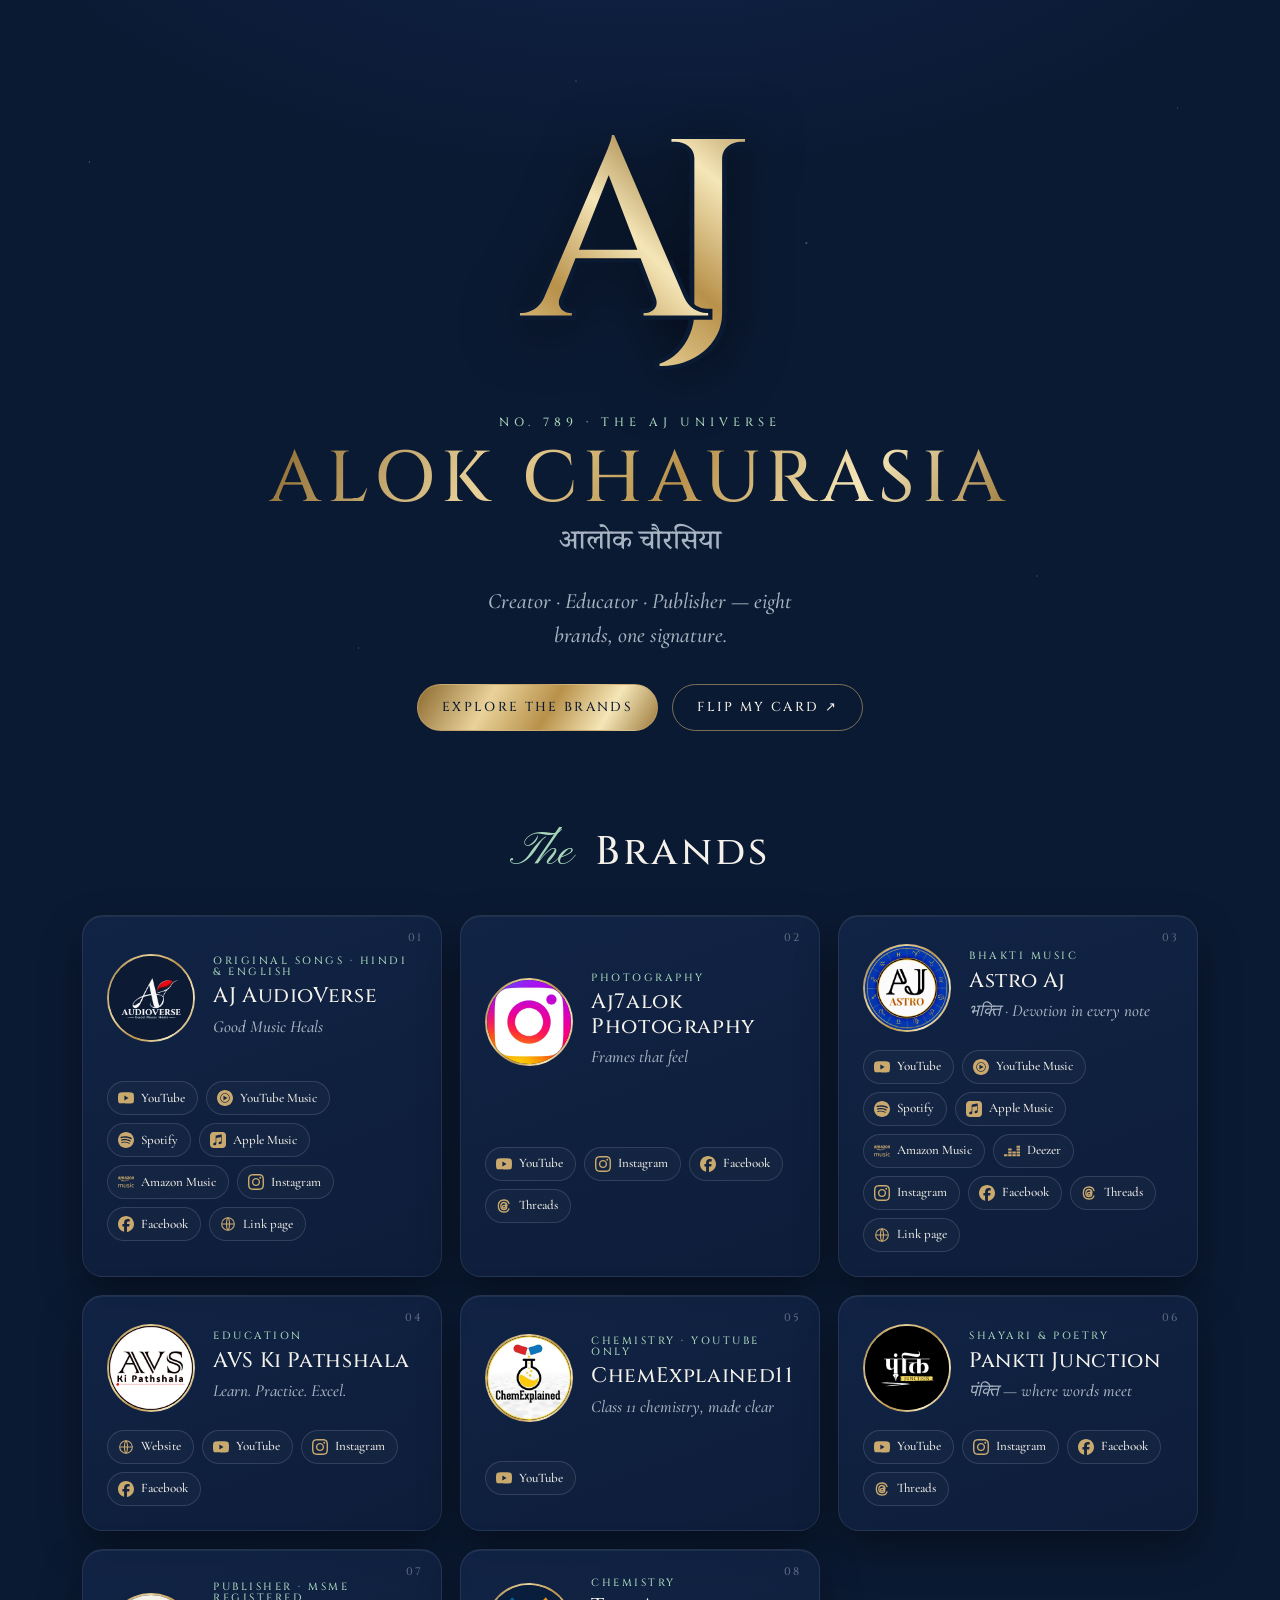
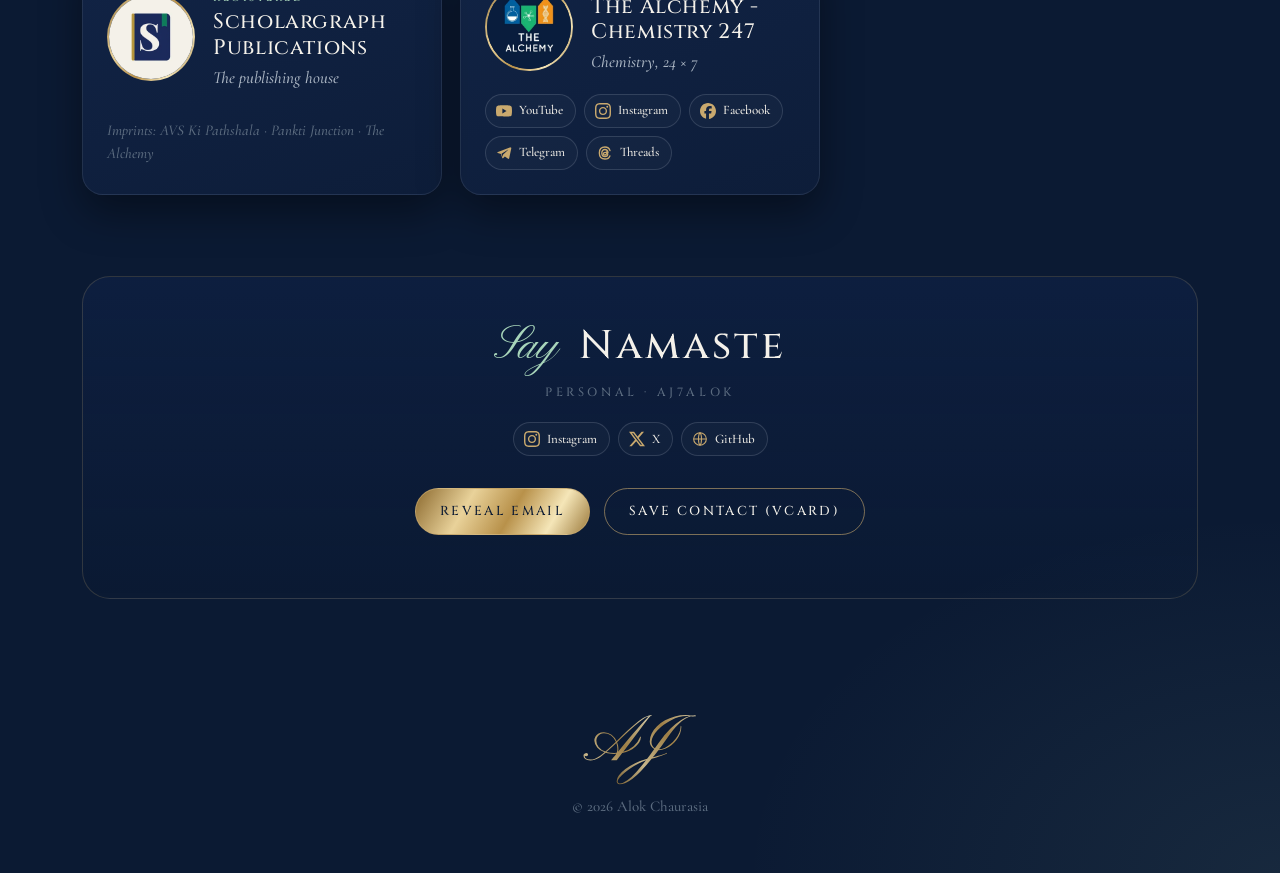
==== commit e3e197ad: "Add Facebook (Alchemy, Pankti, aj7alok), YouTube aj7alok, Telegram Alchemy" ====
--- a/index.html
+++ b/index.html
@@ -6,7 +6,7 @@
 <link rel="preload" href="/fonts/cinzel.woff2" as="font" type="font/woff2" crossorigin><link rel="stylesheet" href="/assets/site.css"></head><body><div class="stars" aria-hidden="true"></div>
 <header class="hero"><div class="sig"><svg xmlns="http://www.w3.org/2000/svg" viewBox="-40 -760 1000 1010" role="img" aria-label="AJ monogram"><defs><linearGradient id="gh" gradientUnits="userSpaceOnUse" x1="0" y1="-760" x2="1000" y2="250"><stop offset="0.00" stop-color="#8C6A2F"/><stop offset="0.25" stop-color="#E9D29A"/><stop offset="0.50" stop-color="#B8914A"/><stop offset="0.75" stop-color="#F5E6B8"/><stop offset="1.00" stop-color="#9C7A3C"/></linearGradient></defs><g transform="scale(1,-1)"><g fill="url(#gh)"><path d="M357.380859375 716.02392578125 663.50048828125 6H547.129638671875L323.820556640625 588.438720703125ZM142.380859375 73Q134.97607421875 53 139.97607421875 39.0Q144.97607421875 25 156.678466796875 17.5Q168.380859375 10 180.380859375 10H189.380859375V0H-16.07177734375V10Q-16.07177734375 10 -11.57177734375 10.0Q-7.07177734375 10 -7.07177734375 10Q15.92822265625 10 40.42822265625 24.5Q64.92822265625 39 80.92822265625 73ZM357.380859375 716.02392578125 364.559326171875 628.6181640625 114.5712890625 3H50.321044921875L307.3330078125 603.7138671875Q308.344970703125 605.535400390625 314.4521484375 619.4521484375Q320.559326171875 633.368896484375 328.464111328125 652.380859375Q336.368896484375 671.392822265625 342.273681640625 689.202392578125Q348.178466796875 707.011962890625 348.380859375 716.02392578125ZM486.439697265625 261.463623046875V227.415771484375H179.511474609375V261.463623046875ZM521.320068359375 73H634.488525390625Q649.893310546875 39 674.69091796875 24.5Q699.488525390625 10 722.488525390625 10Q722.488525390625 10 726.488525390625 10.0Q730.488525390625 10 730.488525390625 10V0H474.320068359375V10H483.320068359375Q502.5224609375 10 517.6236572265625 26.5Q532.724853515625 43 521.320068359375 73Z"/></g><g fill="url(#gh)" stroke="#0B1A33" stroke-width="34" paint-order="stroke"><path d="M225.275146484375 700V10.11962890625Q225.275146484375 -36.3330078125 208.64404296875 -75.464111328125Q192.012939453125 -114.59521484375 162.7626953125 -142.9107666015625Q133.512451171875 -171.226318359375 95.5538330078125 -186.4227294921875Q57.59521484375 -201.619140625 14.940185546875 -200V-191Q50.97607421875 -176.97607421875 77.273681640625 -145.5533447265625Q103.5712890625 -114.130615234375 117.7557373046875 -72.511474609375Q131.940185546875 -30.892333984375 131.940185546875 13.11962890625V700ZM134.940185546875 627H131.940185546875Q130.940185546875 653 112.440185546875 671.5Q93.940185546875 690 67.940185546875 690Q67.940185546875 690 61.440185546875 690.0Q54.940185546875 690 54.940185546875 690V700H134.940185546875ZM222.275146484375 627V700H302.275146484375V690Q302.275146484375 690 295.775146484375 690.0Q289.275146484375 690 289.275146484375 690Q263.275146484375 690 244.775146484375 671.5Q226.275146484375 653 225.275146484375 627Z" transform="translate(520,0) scale(1.18,1.0)"/></g><clipPath id="ch"><rect x="-100" y="-300" width="1200" height="520"/></clipPath><g clip-path="url(#ch)" fill="url(#gh)" stroke="#0B1A33" stroke-width="34" paint-order="stroke"><path d="M357.380859375 716.02392578125 663.50048828125 6H547.129638671875L323.820556640625 588.438720703125ZM142.380859375 73Q134.97607421875 53 139.97607421875 39.0Q144.97607421875 25 156.678466796875 17.5Q168.380859375 10 180.380859375 10H189.380859375V0H-16.07177734375V10Q-16.07177734375 10 -11.57177734375 10.0Q-7.07177734375 10 -7.07177734375 10Q15.92822265625 10 40.42822265625 24.5Q64.92822265625 39 80.92822265625 73ZM357.380859375 716.02392578125 364.559326171875 628.6181640625 114.5712890625 3H50.321044921875L307.3330078125 603.7138671875Q308.344970703125 605.535400390625 314.4521484375 619.4521484375Q320.559326171875 633.368896484375 328.464111328125 652.380859375Q336.368896484375 671.392822265625 342.273681640625 689.202392578125Q348.178466796875 707.011962890625 348.380859375 716.02392578125ZM486.439697265625 261.463623046875V227.415771484375H179.511474609375V261.463623046875ZM521.320068359375 73H634.488525390625Q649.893310546875 39 674.69091796875 24.5Q699.488525390625 10 722.488525390625 10Q722.488525390625 10 726.488525390625 10.0Q730.488525390625 10 730.488525390625 10V0H474.320068359375V10H483.320068359375Q502.5224609375 10 517.6236572265625 26.5Q532.724853515625 43 521.320068359375 73Z"/></g><g clip-path="url(#ch)" fill="url(#gh)"><path d="M225.275146484375 700V10.11962890625Q225.275146484375 -36.3330078125 208.64404296875 -75.464111328125Q192.012939453125 -114.59521484375 162.7626953125 -142.9107666015625Q133.512451171875 -171.226318359375 95.5538330078125 -186.4227294921875Q57.59521484375 -201.619140625 14.940185546875 -200V-191Q50.97607421875 -176.97607421875 77.273681640625 -145.5533447265625Q103.5712890625 -114.130615234375 117.7557373046875 -72.511474609375Q131.940185546875 -30.892333984375 131.940185546875 13.11962890625V700ZM134.940185546875 627H131.940185546875Q130.940185546875 653 112.440185546875 671.5Q93.940185546875 690 67.940185546875 690Q67.940185546875 690 61.440185546875 690.0Q54.940185546875 690 54.940185546875 690V700H134.940185546875ZM222.275146484375 627V700H302.275146484375V690Q302.275146484375 690 295.775146484375 690.0Q289.275146484375 690 289.275146484375 690Q263.275146484375 690 244.775146484375 671.5Q226.275146484375 653 225.275146484375 627Z" transform="translate(520,0) scale(1.18,1.0)" clip-path="none" opacity="0"/></g></g></svg></div><p class="eyebrow">No. 789 · The AJ Universe</p><h1>Alok Chaurasia</h1><p class="hi" lang="hi">आलोक चौरसिया</p>
 <p class="lede">Creator · Educator · Publisher — eight brands, one signature.</p><nav class="cta"><a class="btn" href="#brands">Explore the brands</a><a class="btn ghost" href="/card/">Flip my card ↗</a></nav></header>
-<main><section id="brands"><h2 class="mb"><span>The</span> Brands</h2><div class="grid"><article class="card"><div class="no">01</div><img class="logo" src="logos/ajaudioverse.webp" alt="AJ AudioVerse logo" width="88" height="88" loading="lazy"><div class="meta"><p class="kind">Original songs · Hindi & English</p><h3>AJ AudioVerse</h3><p class="tag">Good Music Heals</p></div><div class="links"><a class="ic" href="https://www.youtube.com/@AJAudioVerse" target="_blank" rel="noopener noreferrer" aria-label="AJ AudioVerse on YouTube" title="YouTube"><svg viewBox="0 0 24 24" aria-hidden="true" fill="currentColor"><path d="M23.498 6.186a3.016 3.016 0 0 0-2.122-2.136C19.505 3.545 12 3.545 12 3.545s-7.505 0-9.377.505A3.017 3.017 0 0 0 .502 6.186C0 8.07 0 12 0 12s0 3.93.502 5.814a3.016 3.016 0 0 0 2.122 2.136c1.871.505 9.376.505 9.376.505s7.505 0 9.377-.505a3.015 3.015 0 0 0 2.122-2.136C24 15.93 24 12 24 12s0-3.93-.502-5.814zM9.545 15.568V8.432L15.818 12l-6.273 3.568z"/></svg><span>YouTube</span></a><a class="ic" href="https://music.youtube.com/channel/UC4B0GViykxpw3aqRntLIalw" target="_blank" rel="noopener noreferrer" aria-label="AJ AudioVerse on YouTube Music" title="YouTube Music"><svg viewBox="0 0 24 24" aria-hidden="true" fill="currentColor"><path d="M12 0C5.376 0 0 5.376 0 12s5.376 12 12 12 12-5.376 12-12S18.624 0 12 0zm0 19.104c-3.924 0-7.104-3.18-7.104-7.104S8.076 4.896 12 4.896s7.104 3.18 7.104 7.104-3.18 7.104-7.104 7.104zm0-13.332c-3.432 0-6.228 2.796-6.228 6.228S8.568 18.228 12 18.228s6.228-2.796 6.228-6.228S15.432 5.772 12 5.772zM9.684 15.54V8.46L15.816 12l-6.132 3.54z"/></svg><span>YouTube Music</span></a><a class="ic" href="https://open.spotify.com/artist/7qxJERr79jroNNbpJj0Ab4" target="_blank" rel="noopener noreferrer" aria-label="AJ AudioVerse on Spotify" title="Spotify"><svg viewBox="0 0 24 24" aria-hidden="true" fill="currentColor"><path d="M12 0C5.4 0 0 5.4 0 12s5.4 12 12 12 12-5.4 12-12S18.66 0 12 0zm5.521 17.34c-.24.359-.66.48-1.021.24-2.82-1.74-6.36-2.101-10.561-1.141-.418.122-.779-.179-.899-.539-.12-.421.18-.78.54-.9 4.56-1.021 8.52-.6 11.64 1.32.42.18.479.659.301 1.02zm1.44-3.3c-.301.42-.841.6-1.262.3-3.239-1.98-8.159-2.58-11.939-1.38-.479.12-1.02-.12-1.14-.6-.12-.48.12-1.021.6-1.141C9.6 9.9 15 10.561 18.72 12.84c.361.181.54.78.241 1.2zm.12-3.36C15.24 8.4 8.82 8.16 5.16 9.301c-.6.179-1.2-.181-1.38-.721-.18-.601.18-1.2.72-1.381 4.26-1.26 11.28-1.02 15.721 1.621.539.3.719 1.02.419 1.56-.299.421-1.02.599-1.559.3z"/></svg><span>Spotify</span></a><a class="ic" href="https://music.apple.com/in/artist/aj-audioverse/1877891564" target="_blank" rel="noopener noreferrer" aria-label="AJ AudioVerse on Apple Music" title="Apple Music"><svg viewBox="0 0 24 24" aria-hidden="true" fill="currentColor"><path d="M23.994 6.124a9.23 9.23 0 00-.24-2.19c-.317-1.31-1.062-2.31-2.18-3.043a5.022 5.022 0 00-1.877-.726 10.496 10.496 0 00-1.564-.15c-.04-.003-.083-.01-.124-.013H5.986c-.152.01-.303.017-.455.026-.747.043-1.49.123-2.193.4-1.336.53-2.3 1.452-2.865 2.78-.192.448-.292.925-.363 1.408-.056.392-.088.785-.1 1.18 0 .032-.007.062-.01.093v12.223c.01.14.017.283.027.424.05.815.154 1.624.497 2.373.65 1.42 1.738 2.353 3.234 2.801.42.127.856.187 1.293.228.555.053 1.11.06 1.667.06h11.03a12.5 12.5 0 001.57-.1c.822-.106 1.596-.35 2.295-.81a5.046 5.046 0 001.88-2.207c.186-.42.293-.87.37-1.324.113-.675.138-1.358.137-2.04-.002-3.8 0-7.595-.003-11.393zm-6.423 3.99v5.712c0 .417-.058.827-.244 1.206-.29.59-.76.962-1.388 1.14-.35.1-.706.157-1.07.173-.95.045-1.773-.6-1.943-1.536a1.88 1.88 0 011.038-2.022c.323-.16.67-.25 1.018-.324.378-.082.758-.153 1.134-.24.274-.063.457-.23.51-.516a.904.904 0 00.02-.193c0-1.815 0-3.63-.002-5.443a.725.725 0 00-.026-.185c-.04-.15-.15-.243-.304-.234-.16.01-.318.035-.475.066-.76.15-1.52.303-2.28.456l-2.325.47-1.374.278c-.016.003-.032.01-.048.013-.277.077-.377.203-.39.49-.002.042 0 .086 0 .13-.002 2.602 0 5.204-.003 7.805 0 .42-.047.836-.215 1.227-.278.64-.77 1.04-1.434 1.233-.35.1-.71.16-1.075.172-.96.036-1.755-.6-1.92-1.544-.14-.812.23-1.685 1.154-2.075.357-.15.73-.232 1.108-.31.287-.06.575-.116.86-.177.383-.083.583-.323.6-.714v-.15c0-2.96 0-5.922.002-8.882 0-.123.013-.25.042-.37.07-.285.273-.448.546-.518.255-.066.515-.112.774-.165.733-.15 1.466-.296 2.2-.444l2.27-.46c.67-.134 1.34-.27 2.01-.403.22-.043.442-.088.663-.106.31-.025.523.17.554.482.008.073.012.148.012.223.002 1.91.002 3.822 0 5.732z"/></svg><span>Apple Music</span></a><a class="ic" href="https://music.amazon.in/artists/B0GNVFCF6C" target="_blank" rel="noopener noreferrer" aria-label="AJ AudioVerse on Amazon Music" title="Amazon Music"><svg viewBox="0 0 24 24" aria-hidden="true" fill="currentColor"><path d="M14.8454 9.4083c-1.3907 1.0194-3.405 1.563-5.1424 1.563a9.333 9.333 0 0 1-6.2768-2.3835c-.1313-.117-.0143-.277.1415-.1846a12.693 12.693 0 0 0 6.285 1.6574c1.5384 0 3.2348-.318 4.7917-.9764.2359-.0985.4328.1538.203.324h-.002zm.5784-.6564c-.1784-.2257-1.1753-.1087-1.6225-.0554-.1374.0164-.158-.1026-.0349-.1867.796-.5558 2.0984-.3958 2.2502-.2092.1539.1867-.041 1.4872-.7856 2.1087-.1149.0964-.2236.0451-.1723-.082.1682-.4165.5436-1.3498.3651-1.5754zm-1.5917-4.1702v-.5394c0-.082.0615-.1375.1374-.1375h2.4348c.078 0 .1395.0554.1395.1354v.4636c0 .078-.0656.1805-.1846.3405L15.0997 6.635c.4677-.0102.9641.0595 1.3887.2974.0964.0534.123.1334.1292.2113v.5744c0 .082-.0882.1723-.1784.123a2.8163 2.8163 0 0 0-2.5723.0062c-.0861.0451-.1743-.0451-.1743-.1251v-.5477c0-.0882.002-.238.0902-.3713l1.4626-2.0881h-1.2718c-.078 0-.1415-.0534-.1436-.1354l.002.002zm4.808-.7466c1.0995 0 1.6944.9395 1.6944 2.1333 0 1.1528-.6564 2.0676-1.6943 2.0676-1.079 0-1.6656-.9395-1.6656-2.1087 0-1.1774.5948-2.0922 1.6656-2.0922zm.0062.7713c-.5456 0-.5805.7384-.5805 1.202 0 .4615-.0061 1.4481.5744 1.4481.5743 0 .601-.7958.601-1.282 0-.318-.0144-.6994-.1108-1.001-.082-.2625-.2482-.3671-.4841-.3671zm-6.008 3.3414c-.0493.041-.1395.0451-.1744.0164-.2543-.1949-.4246-.4923-.4246-.4923-.4061.4123-.6954.5374-1.2225.5374-.6215 0-1.1077-.3835-1.1077-1.1486a1.2512 1.2512 0 0 1 .7897-1.2041c.402-.1764.9641-.2072 1.3928-.2564 0 0 .0349-.4615-.0902-.6297a.521.521 0 0 0-.4164-.1908c-.2728 0-.5395.1477-.5928.4328-.0144.082-.0739.1518-.1395.1436L9.945 5.08a.1292.1292 0 0 1-.1108-.1537c.1641-.8657.9498-1.1282 1.6554-1.1282.361 0 .8307.0964 1.1158.3671.359.3344.3262.7795.3262 1.2677v1.1487c0 .3446.1436.4964.279.681.0471.0677.0574.1477-.002.197-.1519.125-.5703.4881-.5703.4881zm-.7467-1.7969v-.16c-.5353 0-1.1015.115-1.1015.7426 0 .318.1662.5333.4513.5333.2051 0 .3938-.1272.5128-.3344.1436-.2564.1374-.4943.1374-.7815zM2.9278 7.948c-.0472.041-.1375.045-.1723.0163-.2544-.1949-.4246-.4923-.4246-.4923-.4082.4123-.6954.5374-1.2226.5374-.6235 0-1.1076-.3835-1.1076-1.1486a1.2512 1.2512 0 0 1 .7897-1.2041c.402-.1764.964-.2072 1.3928-.2564 0 0 .0348-.4615-.0903-.6297a.521.521 0 0 0-.4164-.1908c-.2748 0-.5395.1477-.5928.4328-.0143.082-.0759.1518-.1395.1436L.2345 5.08a.1292.1292 0 0 1-.1087-.1537c.162-.8657.9497-1.1282 1.6553-1.1282.361 0 .8308.0964 1.1159.3671.359.3344.324.7795.324 1.2677v1.1487c0 .3446.1437.4964.279.681.0472.0677.0575.1477-.002.197-.1518.125-.5702.4881-.5702.4881zm-.7446-1.797v-.16c-.5354 0-1.1015.115-1.1015.7426 0 .318.164.5333.4512.5333.2052 0 .3939-.1272.5128-.3344.1436-.2564.1375-.4943.1375-.7815zm2.9127-.3343v2.002a.1379.1379 0 0 1-.1395.1374H4.218a.1374.1374 0 0 1-.1395-.1374v-3.766a.1379.1379 0 0 1 .1395-.1375h.6913a.1374.1374 0 0 1 .1374.1374v.482h.0143c.1805-.4758.519-.6994.9744-.6994.4636 0 .7528.2236.962.6995a1.0523 1.0523 0 0 1 1.0215-.6995c.3118 0 .6502.1272.8574.4143.236.318.1867.7795.1867 1.1857v2.3855c0 .076-.0636.1354-.1436.1354H8.181a.1374.1374 0 0 1-.1334-.1354v-2.004c0-.16.0144-.558-.0205-.7077-.0554-.2564-.2215-.3282-.4369-.3282a.4923.4923 0 0 0-.441.3118c-.076.1908-.0698.5087-.0698.724v2.0041c0 .076-.0635.1354-.1435.1354h-.7385a.1374.1374 0 0 1-.1333-.1354v-2.004c0-.4226.0677-1.042-.4574-1.042-.5334 0-.5128.603-.5128 1.042h.002zm16.8077 2.002a.1374.1374 0 0 1-.1374.1374h-.7405a.1374.1374 0 0 1-.1374-.1374v-3.766a.1374.1374 0 0 1 .1374-.1375h.683c.0821 0 .1396.0636.1396.1067v.5764h.0143c.2051-.517.4964-.7631 1.0092-.7631.3323 0 .6564.119.8636.4451.1928.3036.1928.8123.1928 1.1774V7.837a.1395.1395 0 0 1-.1415.119h-.7426a.1395.1395 0 0 1-.1313-.119V5.552c0-.763-.2933-.7856-.4635-.7856-.197 0-.357.1538-.4246.2953a1.7025 1.7025 0 0 0-.1231.722l.002 2.0349zM.1914 20.0582c-.1271 0-.1907-.0615-.1907-.1907v-4.4491c0-.1272.0636-.1908.1907-.1908H.616c.0616 0 .1129.0144.1477.039.0349.0246.0595.0738.0718.1436l.0575.3035c.6133-.4184 1.2102-.6276 1.7907-.6276.5948 0 .9969.2256 1.2081.6769.6318-.4513 1.2636-.677 1.8954-.677.441 0 .7794.1231 1.0153.3693.236.2502.3549.603.3549 1.0584v3.3538c0 .1271-.0656.1907-.1928.1907h-.5641c-.1272 0-.1928-.0615-.1928-.1907v-3.085c0-.318-.0616-.5539-.1805-.7057-.1231-.1538-.3139-.2297-.5744-.2297-.4677 0-.9353.1436-1.4092.4307a.997.997 0 0 1 .0103.1416v3.448c0 .1272-.0636.1908-.1908.1908H3.297c-.1272 0-.1908-.0615-.1908-.1907v-3.085c0-.318-.0615-.5539-.1825-.7057-.1231-.1538-.3139-.2297-.5744-.2297-.4861 0-.9517.1395-1.399.4205v3.5999c0 .1271-.0615.1907-.1907.1907H.1914zm9.731.1436c-.4533 0-.8-.1272-1.044-.3815-.242-.2544-.3631-.6133-.3631-1.0769v-3.321c0-.1292.0615-.1927.1908-.1927h.564c.1293 0 .1929.0635.1929.1907v3.0215c0 .3425.0656.5948.201.7569.1333.162.3487.242.642.242.4595 0 .923-.1518 1.3887-.4574v-3.565c0-.1272.0615-.1908.1908-.1908h.564c.1293 0 .1929.0636.1929.1908v4.4511c0 .1252-.0636.1887-.1928.1887h-.4103c-.0636 0-.1149-.0123-.1497-.0369-.0349-.0266-.0575-.0738-.0718-.1436l-.0657-.3323c-.5948.437-1.204.6564-1.8297.6564zm5.4399 0c-.5374 0-1.0195-.0882-1.4461-.2666a.3754.3754 0 0 1-.158-.1047c-.0287-.039-.043-.0984-.043-.1805v-.2687c0-.1148.0369-.1723.1148-.1723.0452 0 .1231.0205.238.0575.4225.1333.8615.199 1.3128.199.3138 0 .5517-.0616.7138-.1806.164-.121.244-.2954.244-.523a.4923.4923 0 0 0-.1476-.3734 1.606 1.606 0 0 0-.5415-.285l-.8144-.3037c-.7097-.2605-1.0625-.7056-1.0625-1.3333 0-.4143.16-.7487.484-1.001.3221-.2543.7447-.3815 1.2677-.3815a3.487 3.487 0 0 1 1.2164.2195c.076.0246.1313.0574.1641.0985.0308.041.0472.1025.0472.1846v.2584c0 .1149-.041.1723-.123.1723a.8615.8615 0 0 1-.2216-.0472 3.5495 3.5495 0 0 0-1.0359-.1538c-.6112 0-.919.2072-.919.6195 0 .164.0514.2953.154.3897.1025.0964.3035.201.603.3159l.7466.2872c.3774.1436.6482.318.8144.519.1661.1989.2482.4574.2482.7753 0 .4513-.1682.8102-.5067 1.0769-.3385.2666-.7877.4-1.3497.4v.002zm3.0645-.1436c-.1272 0-.1928-.0615-.1928-.1907v-4.4491c0-.1272.0656-.1908.1928-.1908h.5641c.1272 0 .1928.0636.1928.1908v4.4511c0 .1251-.0656.1887-.1928.1887h-.564zm.2872-5.688c-.1846 0-.3303-.0513-.437-.1559a.558.558 0 0 1-.1579-.4143c0-.1724.0534-.3098.158-.4144a.5907.5907 0 0 1 .4369-.158c.1846 0 .3282.0534.4349.158.1066.1026.1579.242.1579.4144 0 .1702-.0513.3076-.158.4143-.1046.1026-.2502.1559-.4348.1559zm4.002 5.7926c-.7529 0-1.3293-.2133-1.7272-.642-.4-.4307-.599-1.0502-.599-1.8625 0-.8061.2052-1.4318.6175-1.8728.4102-.441.9948-.6625 1.7476-.6625.3446 0 .683.0615 1.0154.1825.0697.0247.119.0554.1477.0944s.043.1026.043.1908v.2564c0 .1271-.041.1907-.123.1907-.0329 0-.082-.0082-.1539-.0287a2.8307 2.8307 0 0 0-.7959-.1128c-.5353 0-.923.1333-1.1589.404s-.3528.6996-.3528 1.2924v.123c0 .5764.119 1.001.359 1.2718.24.2687.6174.404 1.1343.404.2666 0 .5538-.043.8615-.1332.0718-.0206.119-.0288.1436-.0288.082 0 .1251.0636.1251.1908v.2585c0 .082-.0123.1435-.039.1805-.0246.0369-.0759.0718-.1518.1025-.3138.1354-.6769.201-1.0933.201z"/></svg><span>Amazon Music</span></a><a class="ic" href="https://www.instagram.com/ajaudioverse/" target="_blank" rel="noopener noreferrer" aria-label="AJ AudioVerse on Instagram" title="Instagram"><svg viewBox="0 0 24 24" aria-hidden="true" fill="currentColor"><path d="M7.0301.084c-1.2768.0602-2.1487.264-2.911.5634-.7888.3075-1.4575.72-2.1228 1.3877-.6652.6677-1.075 1.3368-1.3802 2.127-.2954.7638-.4956 1.6365-.552 2.914-.0564 1.2775-.0689 1.6882-.0626 4.947.0062 3.2586.0206 3.6671.0825 4.9473.061 1.2765.264 2.1482.5635 2.9107.308.7889.72 1.4573 1.388 2.1228.6679.6655 1.3365 1.0743 2.1285 1.38.7632.295 1.6361.4961 2.9134.552 1.2773.056 1.6884.069 4.9462.0627 3.2578-.0062 3.668-.0207 4.9478-.0814 1.28-.0607 2.147-.2652 2.9098-.5633.7889-.3086 1.4578-.72 2.1228-1.3881.665-.6682 1.0745-1.3378 1.3795-2.1284.2957-.7632.4966-1.636.552-2.9124.056-1.2809.0692-1.6898.063-4.948-.0063-3.2583-.021-3.6668-.0817-4.9465-.0607-1.2797-.264-2.1487-.5633-2.9117-.3084-.7889-.72-1.4568-1.3876-2.1228C21.2982 1.33 20.628.9208 19.8378.6165 19.074.321 18.2017.1197 16.9244.0645 15.6471.0093 15.236-.005 11.977.0014 8.718.0076 8.31.0215 7.0301.0839m.1402 21.6932c-1.17-.0509-1.8053-.2453-2.2287-.408-.5606-.216-.96-.4771-1.3819-.895-.422-.4178-.6811-.8186-.9-1.378-.1644-.4234-.3624-1.058-.4171-2.228-.0595-1.2645-.072-1.6442-.079-4.848-.007-3.2037.0053-3.583.0607-4.848.05-1.169.2456-1.805.408-2.2282.216-.5613.4762-.96.895-1.3816.4188-.4217.8184-.6814 1.3783-.9003.423-.1651 1.0575-.3614 2.227-.4171 1.2655-.06 1.6447-.072 4.848-.079 3.2033-.007 3.5835.005 4.8495.0608 1.169.0508 1.8053.2445 2.228.408.5608.216.96.4754 1.3816.895.4217.4194.6816.8176.9005 1.3787.1653.4217.3617 1.056.4169 2.2263.0602 1.2655.0739 1.645.0796 4.848.0058 3.203-.0055 3.5834-.061 4.848-.051 1.17-.245 1.8055-.408 2.2294-.216.5604-.4763.96-.8954 1.3814-.419.4215-.8181.6811-1.3783.9-.4224.1649-1.0577.3617-2.2262.4174-1.2656.0595-1.6448.072-4.8493.079-3.2045.007-3.5825-.006-4.848-.0608M16.953 5.5864A1.44 1.44 0 1 0 18.39 4.144a1.44 1.44 0 0 0-1.437 1.4424M5.8385 12.012c.0067 3.4032 2.7706 6.1557 6.173 6.1493 3.4026-.0065 6.157-2.7701 6.1506-6.1733-.0065-3.4032-2.771-6.1565-6.174-6.1498-3.403.0067-6.156 2.771-6.1496 6.1738M8 12.0077a4 4 0 1 1 4.008 3.9921A3.9996 3.9996 0 0 1 8 12.0077"/></svg><span>Instagram</span></a><a class="ic" href="https://www.facebook.com/ajaudioverse/" target="_blank" rel="noopener noreferrer" aria-label="AJ AudioVerse on Facebook" title="Facebook"><svg viewBox="0 0 24 24" aria-hidden="true" fill="currentColor"><path d="M9.101 23.691v-7.98H6.627v-3.667h2.474v-1.58c0-4.085 1.848-5.978 5.858-5.978.401 0 .955.042 1.468.103a8.68 8.68 0 0 1 1.141.195v3.325a8.623 8.623 0 0 0-.653-.036 26.805 26.805 0 0 0-.733-.009c-.707 0-1.259.096-1.675.309a1.686 1.686 0 0 0-.679.622c-.258.42-.374.995-.374 1.752v1.297h3.919l-.386 2.103-.287 1.564h-3.246v8.245C19.396 23.238 24 18.179 24 12.044c0-6.627-5.373-12-12-12s-12 5.373-12 12c0 5.628 3.874 10.35 9.101 11.647Z"/></svg><span>Facebook</span></a><a class="ic" href="https://aj7alok.github.io/ajaudioverse/" target="_blank" rel="noopener noreferrer" aria-label="AJ AudioVerse on Link page" title="Link page"><svg viewBox="0 0 24 24" aria-hidden="true" fill="none" stroke="currentColor" stroke-width="1.6"><circle cx="12" cy="12" r="9.5"/><path d="M2.5 12h19M12 2.5c3 3.2 3 15.8 0 19M12 2.5c-3 3.2-3 15.8 0 19"/></svg><span>Link page</span></a></div></article><article class="card"><div class="no">02</div><img class="logo" src="logos/aj7alok-photography.webp" alt="Aj7alok Photography logo" width="88" height="88" loading="lazy"><div class="meta"><p class="kind">Photography</p><h3>Aj7alok Photography</h3><p class="tag">Frames that feel</p></div><div class="links"><a class="ic" href="https://www.instagram.com/aj7alok_photography/" target="_blank" rel="noopener noreferrer" aria-label="Aj7alok Photography on Instagram" title="Instagram"><svg viewBox="0 0 24 24" aria-hidden="true" fill="currentColor"><path d="M7.0301.084c-1.2768.0602-2.1487.264-2.911.5634-.7888.3075-1.4575.72-2.1228 1.3877-.6652.6677-1.075 1.3368-1.3802 2.127-.2954.7638-.4956 1.6365-.552 2.914-.0564 1.2775-.0689 1.6882-.0626 4.947.0062 3.2586.0206 3.6671.0825 4.9473.061 1.2765.264 2.1482.5635 2.9107.308.7889.72 1.4573 1.388 2.1228.6679.6655 1.3365 1.0743 2.1285 1.38.7632.295 1.6361.4961 2.9134.552 1.2773.056 1.6884.069 4.9462.0627 3.2578-.0062 3.668-.0207 4.9478-.0814 1.28-.0607 2.147-.2652 2.9098-.5633.7889-.3086 1.4578-.72 2.1228-1.3881.665-.6682 1.0745-1.3378 1.3795-2.1284.2957-.7632.4966-1.636.552-2.9124.056-1.2809.0692-1.6898.063-4.948-.0063-3.2583-.021-3.6668-.0817-4.9465-.0607-1.2797-.264-2.1487-.5633-2.9117-.3084-.7889-.72-1.4568-1.3876-2.1228C21.2982 1.33 20.628.9208 19.8378.6165 19.074.321 18.2017.1197 16.9244.0645 15.6471.0093 15.236-.005 11.977.0014 8.718.0076 8.31.0215 7.0301.0839m.1402 21.6932c-1.17-.0509-1.8053-.2453-2.2287-.408-.5606-.216-.96-.4771-1.3819-.895-.422-.4178-.6811-.8186-.9-1.378-.1644-.4234-.3624-1.058-.4171-2.228-.0595-1.2645-.072-1.6442-.079-4.848-.007-3.2037.0053-3.583.0607-4.848.05-1.169.2456-1.805.408-2.2282.216-.5613.4762-.96.895-1.3816.4188-.4217.8184-.6814 1.3783-.9003.423-.1651 1.0575-.3614 2.227-.4171 1.2655-.06 1.6447-.072 4.848-.079 3.2033-.007 3.5835.005 4.8495.0608 1.169.0508 1.8053.2445 2.228.408.5608.216.96.4754 1.3816.895.4217.4194.6816.8176.9005 1.3787.1653.4217.3617 1.056.4169 2.2263.0602 1.2655.0739 1.645.0796 4.848.0058 3.203-.0055 3.5834-.061 4.848-.051 1.17-.245 1.8055-.408 2.2294-.216.5604-.4763.96-.8954 1.3814-.419.4215-.8181.6811-1.3783.9-.4224.1649-1.0577.3617-2.2262.4174-1.2656.0595-1.6448.072-4.8493.079-3.2045.007-3.5825-.006-4.848-.0608M16.953 5.5864A1.44 1.44 0 1 0 18.39 4.144a1.44 1.44 0 0 0-1.437 1.4424M5.8385 12.012c.0067 3.4032 2.7706 6.1557 6.173 6.1493 3.4026-.0065 6.157-2.7701 6.1506-6.1733-.0065-3.4032-2.771-6.1565-6.174-6.1498-3.403.0067-6.156 2.771-6.1496 6.1738M8 12.0077a4 4 0 1 1 4.008 3.9921A3.9996 3.9996 0 0 1 8 12.0077"/></svg><span>Instagram</span></a><a class="ic" href="https://www.threads.net/@aj7alok_photography" target="_blank" rel="noopener noreferrer" aria-label="Aj7alok Photography on Threads" title="Threads"><svg viewBox="0 0 24 24" aria-hidden="true" fill="none" stroke="currentColor" stroke-width="2" stroke-linecap="round"><path d="M16.5 11.2c-.4-3-2.3-4.4-4.7-4.4-2.8 0-4.6 2-4.6 5.2s1.8 5.3 4.8 5.3c2.4 0 4.1-1.4 4.1-3.4 0-1.8-1.5-2.9-3.6-2.9-1.7 0-2.9.9-2.9 2.1 0 1.1.9 1.8 2.1 1.8 2.6 0 3.6-2.6 3.2-6"/><path d="M19.5 8.5C18.4 4.9 15.6 3 12 3 6.8 3 3.5 6.6 3.5 12s3.3 9 8.5 9c3.7 0 6.3-1.7 7.3-4.6"/></svg><span>Threads</span></a></div></article><article class="card"><div class="no">03</div><img class="logo" src="logos/astroaj.webp" alt="Astro Aj logo" width="88" height="88" loading="lazy"><div class="meta"><p class="kind">Bhakti music</p><h3>Astro Aj</h3><p class="tag">भक्ति · Devotion in every note</p></div><div class="links"><a class="ic" href="https://www.youtube.com/@AstroAjofficial" target="_blank" rel="noopener noreferrer" aria-label="Astro Aj on YouTube" title="YouTube"><svg viewBox="0 0 24 24" aria-hidden="true" fill="currentColor"><path d="M23.498 6.186a3.016 3.016 0 0 0-2.122-2.136C19.505 3.545 12 3.545 12 3.545s-7.505 0-9.377.505A3.017 3.017 0 0 0 .502 6.186C0 8.07 0 12 0 12s0 3.93.502 5.814a3.016 3.016 0 0 0 2.122 2.136c1.871.505 9.376.505 9.376.505s7.505 0 9.377-.505a3.015 3.015 0 0 0 2.122-2.136C24 15.93 24 12 24 12s0-3.93-.502-5.814zM9.545 15.568V8.432L15.818 12l-6.273 3.568z"/></svg><span>YouTube</span></a><a class="ic" href="https://music.youtube.com/@AstroAjofficial" target="_blank" rel="noopener noreferrer" aria-label="Astro Aj on YouTube Music" title="YouTube Music"><svg viewBox="0 0 24 24" aria-hidden="true" fill="currentColor"><path d="M12 0C5.376 0 0 5.376 0 12s5.376 12 12 12 12-5.376 12-12S18.624 0 12 0zm0 19.104c-3.924 0-7.104-3.18-7.104-7.104S8.076 4.896 12 4.896s7.104 3.18 7.104 7.104-3.18 7.104-7.104 7.104zm0-13.332c-3.432 0-6.228 2.796-6.228 6.228S8.568 18.228 12 18.228s6.228-2.796 6.228-6.228S15.432 5.772 12 5.772zM9.684 15.54V8.46L15.816 12l-6.132 3.54z"/></svg><span>YouTube Music</span></a><a class="ic" href="https://open.spotify.com/artist/3BZnuBErQ56OFpKBubYhO5" target="_blank" rel="noopener noreferrer" aria-label="Astro Aj on Spotify" title="Spotify"><svg viewBox="0 0 24 24" aria-hidden="true" fill="currentColor"><path d="M12 0C5.4 0 0 5.4 0 12s5.4 12 12 12 12-5.4 12-12S18.66 0 12 0zm5.521 17.34c-.24.359-.66.48-1.021.24-2.82-1.74-6.36-2.101-10.561-1.141-.418.122-.779-.179-.899-.539-.12-.421.18-.78.54-.9 4.56-1.021 8.52-.6 11.64 1.32.42.18.479.659.301 1.02zm1.44-3.3c-.301.42-.841.6-1.262.3-3.239-1.98-8.159-2.58-11.939-1.38-.479.12-1.02-.12-1.14-.6-.12-.48.12-1.021.6-1.141C9.6 9.9 15 10.561 18.72 12.84c.361.181.54.78.241 1.2zm.12-3.36C15.24 8.4 8.82 8.16 5.16 9.301c-.6.179-1.2-.181-1.38-.721-.18-.601.18-1.2.72-1.381 4.26-1.26 11.28-1.02 15.721 1.621.539.3.719 1.02.419 1.56-.299.421-1.02.599-1.559.3z"/></svg><span>Spotify</span></a><a class="ic" href="https://music.apple.com/in/artist/astro-aj/1877812072" target="_blank" rel="noopener noreferrer" aria-label="Astro Aj on Apple Music" title="Apple Music"><svg viewBox="0 0 24 24" aria-hidden="true" fill="currentColor"><path d="M23.994 6.124a9.23 9.23 0 00-.24-2.19c-.317-1.31-1.062-2.31-2.18-3.043a5.022 5.022 0 00-1.877-.726 10.496 10.496 0 00-1.564-.15c-.04-.003-.083-.01-.124-.013H5.986c-.152.01-.303.017-.455.026-.747.043-1.49.123-2.193.4-1.336.53-2.3 1.452-2.865 2.78-.192.448-.292.925-.363 1.408-.056.392-.088.785-.1 1.18 0 .032-.007.062-.01.093v12.223c.01.14.017.283.027.424.05.815.154 1.624.497 2.373.65 1.42 1.738 2.353 3.234 2.801.42.127.856.187 1.293.228.555.053 1.11.06 1.667.06h11.03a12.5 12.5 0 001.57-.1c.822-.106 1.596-.35 2.295-.81a5.046 5.046 0 001.88-2.207c.186-.42.293-.87.37-1.324.113-.675.138-1.358.137-2.04-.002-3.8 0-7.595-.003-11.393zm-6.423 3.99v5.712c0 .417-.058.827-.244 1.206-.29.59-.76.962-1.388 1.14-.35.1-.706.157-1.07.173-.95.045-1.773-.6-1.943-1.536a1.88 1.88 0 011.038-2.022c.323-.16.67-.25 1.018-.324.378-.082.758-.153 1.134-.24.274-.063.457-.23.51-.516a.904.904 0 00.02-.193c0-1.815 0-3.63-.002-5.443a.725.725 0 00-.026-.185c-.04-.15-.15-.243-.304-.234-.16.01-.318.035-.475.066-.76.15-1.52.303-2.28.456l-2.325.47-1.374.278c-.016.003-.032.01-.048.013-.277.077-.377.203-.39.49-.002.042 0 .086 0 .13-.002 2.602 0 5.204-.003 7.805 0 .42-.047.836-.215 1.227-.278.64-.77 1.04-1.434 1.233-.35.1-.71.16-1.075.172-.96.036-1.755-.6-1.92-1.544-.14-.812.23-1.685 1.154-2.075.357-.15.73-.232 1.108-.31.287-.06.575-.116.86-.177.383-.083.583-.323.6-.714v-.15c0-2.96 0-5.922.002-8.882 0-.123.013-.25.042-.37.07-.285.273-.448.546-.518.255-.066.515-.112.774-.165.733-.15 1.466-.296 2.2-.444l2.27-.46c.67-.134 1.34-.27 2.01-.403.22-.043.442-.088.663-.106.31-.025.523.17.554.482.008.073.012.148.012.223.002 1.91.002 3.822 0 5.732z"/></svg><span>Apple Music</span></a><a class="ic" href="https://music.amazon.in/artists/B0GNRZ4BHB" target="_blank" rel="noopener noreferrer" aria-label="Astro Aj on Amazon Music" title="Amazon Music"><svg viewBox="0 0 24 24" aria-hidden="true" fill="currentColor"><path d="M14.8454 9.4083c-1.3907 1.0194-3.405 1.563-5.1424 1.563a9.333 9.333 0 0 1-6.2768-2.3835c-.1313-.117-.0143-.277.1415-.1846a12.693 12.693 0 0 0 6.285 1.6574c1.5384 0 3.2348-.318 4.7917-.9764.2359-.0985.4328.1538.203.324h-.002zm.5784-.6564c-.1784-.2257-1.1753-.1087-1.6225-.0554-.1374.0164-.158-.1026-.0349-.1867.796-.5558 2.0984-.3958 2.2502-.2092.1539.1867-.041 1.4872-.7856 2.1087-.1149.0964-.2236.0451-.1723-.082.1682-.4165.5436-1.3498.3651-1.5754zm-1.5917-4.1702v-.5394c0-.082.0615-.1375.1374-.1375h2.4348c.078 0 .1395.0554.1395.1354v.4636c0 .078-.0656.1805-.1846.3405L15.0997 6.635c.4677-.0102.9641.0595 1.3887.2974.0964.0534.123.1334.1292.2113v.5744c0 .082-.0882.1723-.1784.123a2.8163 2.8163 0 0 0-2.5723.0062c-.0861.0451-.1743-.0451-.1743-.1251v-.5477c0-.0882.002-.238.0902-.3713l1.4626-2.0881h-1.2718c-.078 0-.1415-.0534-.1436-.1354l.002.002zm4.808-.7466c1.0995 0 1.6944.9395 1.6944 2.1333 0 1.1528-.6564 2.0676-1.6943 2.0676-1.079 0-1.6656-.9395-1.6656-2.1087 0-1.1774.5948-2.0922 1.6656-2.0922zm.0062.7713c-.5456 0-.5805.7384-.5805 1.202 0 .4615-.0061 1.4481.5744 1.4481.5743 0 .601-.7958.601-1.282 0-.318-.0144-.6994-.1108-1.001-.082-.2625-.2482-.3671-.4841-.3671zm-6.008 3.3414c-.0493.041-.1395.0451-.1744.0164-.2543-.1949-.4246-.4923-.4246-.4923-.4061.4123-.6954.5374-1.2225.5374-.6215 0-1.1077-.3835-1.1077-1.1486a1.2512 1.2512 0 0 1 .7897-1.2041c.402-.1764.9641-.2072 1.3928-.2564 0 0 .0349-.4615-.0902-.6297a.521.521 0 0 0-.4164-.1908c-.2728 0-.5395.1477-.5928.4328-.0144.082-.0739.1518-.1395.1436L9.945 5.08a.1292.1292 0 0 1-.1108-.1537c.1641-.8657.9498-1.1282 1.6554-1.1282.361 0 .8307.0964 1.1158.3671.359.3344.3262.7795.3262 1.2677v1.1487c0 .3446.1436.4964.279.681.0471.0677.0574.1477-.002.197-.1519.125-.5703.4881-.5703.4881zm-.7467-1.7969v-.16c-.5353 0-1.1015.115-1.1015.7426 0 .318.1662.5333.4513.5333.2051 0 .3938-.1272.5128-.3344.1436-.2564.1374-.4943.1374-.7815zM2.9278 7.948c-.0472.041-.1375.045-.1723.0163-.2544-.1949-.4246-.4923-.4246-.4923-.4082.4123-.6954.5374-1.2226.5374-.6235 0-1.1076-.3835-1.1076-1.1486a1.2512 1.2512 0 0 1 .7897-1.2041c.402-.1764.964-.2072 1.3928-.2564 0 0 .0348-.4615-.0903-.6297a.521.521 0 0 0-.4164-.1908c-.2748 0-.5395.1477-.5928.4328-.0143.082-.0759.1518-.1395.1436L.2345 5.08a.1292.1292 0 0 1-.1087-.1537c.162-.8657.9497-1.1282 1.6553-1.1282.361 0 .8308.0964 1.1159.3671.359.3344.324.7795.324 1.2677v1.1487c0 .3446.1437.4964.279.681.0472.0677.0575.1477-.002.197-.1518.125-.5702.4881-.5702.4881zm-.7446-1.797v-.16c-.5354 0-1.1015.115-1.1015.7426 0 .318.164.5333.4512.5333.2052 0 .3939-.1272.5128-.3344.1436-.2564.1375-.4943.1375-.7815zm2.9127-.3343v2.002a.1379.1379 0 0 1-.1395.1374H4.218a.1374.1374 0 0 1-.1395-.1374v-3.766a.1379.1379 0 0 1 .1395-.1375h.6913a.1374.1374 0 0 1 .1374.1374v.482h.0143c.1805-.4758.519-.6994.9744-.6994.4636 0 .7528.2236.962.6995a1.0523 1.0523 0 0 1 1.0215-.6995c.3118 0 .6502.1272.8574.4143.236.318.1867.7795.1867 1.1857v2.3855c0 .076-.0636.1354-.1436.1354H8.181a.1374.1374 0 0 1-.1334-.1354v-2.004c0-.16.0144-.558-.0205-.7077-.0554-.2564-.2215-.3282-.4369-.3282a.4923.4923 0 0 0-.441.3118c-.076.1908-.0698.5087-.0698.724v2.0041c0 .076-.0635.1354-.1435.1354h-.7385a.1374.1374 0 0 1-.1333-.1354v-2.004c0-.4226.0677-1.042-.4574-1.042-.5334 0-.5128.603-.5128 1.042h.002zm16.8077 2.002a.1374.1374 0 0 1-.1374.1374h-.7405a.1374.1374 0 0 1-.1374-.1374v-3.766a.1374.1374 0 0 1 .1374-.1375h.683c.0821 0 .1396.0636.1396.1067v.5764h.0143c.2051-.517.4964-.7631 1.0092-.7631.3323 0 .6564.119.8636.4451.1928.3036.1928.8123.1928 1.1774V7.837a.1395.1395 0 0 1-.1415.119h-.7426a.1395.1395 0 0 1-.1313-.119V5.552c0-.763-.2933-.7856-.4635-.7856-.197 0-.357.1538-.4246.2953a1.7025 1.7025 0 0 0-.1231.722l.002 2.0349zM.1914 20.0582c-.1271 0-.1907-.0615-.1907-.1907v-4.4491c0-.1272.0636-.1908.1907-.1908H.616c.0616 0 .1129.0144.1477.039.0349.0246.0595.0738.0718.1436l.0575.3035c.6133-.4184 1.2102-.6276 1.7907-.6276.5948 0 .9969.2256 1.2081.6769.6318-.4513 1.2636-.677 1.8954-.677.441 0 .7794.1231 1.0153.3693.236.2502.3549.603.3549 1.0584v3.3538c0 .1271-.0656.1907-.1928.1907h-.5641c-.1272 0-.1928-.0615-.1928-.1907v-3.085c0-.318-.0616-.5539-.1805-.7057-.1231-.1538-.3139-.2297-.5744-.2297-.4677 0-.9353.1436-1.4092.4307a.997.997 0 0 1 .0103.1416v3.448c0 .1272-.0636.1908-.1908.1908H3.297c-.1272 0-.1908-.0615-.1908-.1907v-3.085c0-.318-.0615-.5539-.1825-.7057-.1231-.1538-.3139-.2297-.5744-.2297-.4861 0-.9517.1395-1.399.4205v3.5999c0 .1271-.0615.1907-.1907.1907H.1914zm9.731.1436c-.4533 0-.8-.1272-1.044-.3815-.242-.2544-.3631-.6133-.3631-1.0769v-3.321c0-.1292.0615-.1927.1908-.1927h.564c.1293 0 .1929.0635.1929.1907v3.0215c0 .3425.0656.5948.201.7569.1333.162.3487.242.642.242.4595 0 .923-.1518 1.3887-.4574v-3.565c0-.1272.0615-.1908.1908-.1908h.564c.1293 0 .1929.0636.1929.1908v4.4511c0 .1252-.0636.1887-.1928.1887h-.4103c-.0636 0-.1149-.0123-.1497-.0369-.0349-.0266-.0575-.0738-.0718-.1436l-.0657-.3323c-.5948.437-1.204.6564-1.8297.6564zm5.4399 0c-.5374 0-1.0195-.0882-1.4461-.2666a.3754.3754 0 0 1-.158-.1047c-.0287-.039-.043-.0984-.043-.1805v-.2687c0-.1148.0369-.1723.1148-.1723.0452 0 .1231.0205.238.0575.4225.1333.8615.199 1.3128.199.3138 0 .5517-.0616.7138-.1806.164-.121.244-.2954.244-.523a.4923.4923 0 0 0-.1476-.3734 1.606 1.606 0 0 0-.5415-.285l-.8144-.3037c-.7097-.2605-1.0625-.7056-1.0625-1.3333 0-.4143.16-.7487.484-1.001.3221-.2543.7447-.3815 1.2677-.3815a3.487 3.487 0 0 1 1.2164.2195c.076.0246.1313.0574.1641.0985.0308.041.0472.1025.0472.1846v.2584c0 .1149-.041.1723-.123.1723a.8615.8615 0 0 1-.2216-.0472 3.5495 3.5495 0 0 0-1.0359-.1538c-.6112 0-.919.2072-.919.6195 0 .164.0514.2953.154.3897.1025.0964.3035.201.603.3159l.7466.2872c.3774.1436.6482.318.8144.519.1661.1989.2482.4574.2482.7753 0 .4513-.1682.8102-.5067 1.0769-.3385.2666-.7877.4-1.3497.4v.002zm3.0645-.1436c-.1272 0-.1928-.0615-.1928-.1907v-4.4491c0-.1272.0656-.1908.1928-.1908h.5641c.1272 0 .1928.0636.1928.1908v4.4511c0 .1251-.0656.1887-.1928.1887h-.564zm.2872-5.688c-.1846 0-.3303-.0513-.437-.1559a.558.558 0 0 1-.1579-.4143c0-.1724.0534-.3098.158-.4144a.5907.5907 0 0 1 .4369-.158c.1846 0 .3282.0534.4349.158.1066.1026.1579.242.1579.4144 0 .1702-.0513.3076-.158.4143-.1046.1026-.2502.1559-.4348.1559zm4.002 5.7926c-.7529 0-1.3293-.2133-1.7272-.642-.4-.4307-.599-1.0502-.599-1.8625 0-.8061.2052-1.4318.6175-1.8728.4102-.441.9948-.6625 1.7476-.6625.3446 0 .683.0615 1.0154.1825.0697.0247.119.0554.1477.0944s.043.1026.043.1908v.2564c0 .1271-.041.1907-.123.1907-.0329 0-.082-.0082-.1539-.0287a2.8307 2.8307 0 0 0-.7959-.1128c-.5353 0-.923.1333-1.1589.404s-.3528.6996-.3528 1.2924v.123c0 .5764.119 1.001.359 1.2718.24.2687.6174.404 1.1343.404.2666 0 .5538-.043.8615-.1332.0718-.0206.119-.0288.1436-.0288.082 0 .1251.0636.1251.1908v.2585c0 .082-.0123.1435-.039.1805-.0246.0369-.0759.0718-.1518.1025-.3138.1354-.6769.201-1.0933.201z"/></svg><span>Amazon Music</span></a><a class="ic" href="https://www.deezer.com/artist/373927631" target="_blank" rel="noopener noreferrer" aria-label="Astro Aj on Deezer" title="Deezer"><svg viewBox="0 0 24 24" aria-hidden="true" fill="currentColor"><path d="M18.81 4.16v3.03H24V4.16h-5.19zM6.27 8.38v3.027h5.189V8.38h-5.19zm12.54 0v3.027H24V8.38h-5.19zM6.27 12.594v3.027h5.189v-3.027h-5.19zm6.271 0v3.027h5.19v-3.027h-5.19zm6.27 0v3.027H24v-3.027h-5.19zM0 16.81v3.029h5.19v-3.03H0zm6.27 0v3.029h5.189v-3.03h-5.19zm6.271 0v3.029h5.19v-3.03h-5.19zm6.27 0v3.029H24v-3.03h-5.19Z"/></svg><span>Deezer</span></a><a class="ic" href="https://www.instagram.com/astroajofficial/" target="_blank" rel="noopener noreferrer" aria-label="Astro Aj on Instagram" title="Instagram"><svg viewBox="0 0 24 24" aria-hidden="true" fill="currentColor"><path d="M7.0301.084c-1.2768.0602-2.1487.264-2.911.5634-.7888.3075-1.4575.72-2.1228 1.3877-.6652.6677-1.075 1.3368-1.3802 2.127-.2954.7638-.4956 1.6365-.552 2.914-.0564 1.2775-.0689 1.6882-.0626 4.947.0062 3.2586.0206 3.6671.0825 4.9473.061 1.2765.264 2.1482.5635 2.9107.308.7889.72 1.4573 1.388 2.1228.6679.6655 1.3365 1.0743 2.1285 1.38.7632.295 1.6361.4961 2.9134.552 1.2773.056 1.6884.069 4.9462.0627 3.2578-.0062 3.668-.0207 4.9478-.0814 1.28-.0607 2.147-.2652 2.9098-.5633.7889-.3086 1.4578-.72 2.1228-1.3881.665-.6682 1.0745-1.3378 1.3795-2.1284.2957-.7632.4966-1.636.552-2.9124.056-1.2809.0692-1.6898.063-4.948-.0063-3.2583-.021-3.6668-.0817-4.9465-.0607-1.2797-.264-2.1487-.5633-2.9117-.3084-.7889-.72-1.4568-1.3876-2.1228C21.2982 1.33 20.628.9208 19.8378.6165 19.074.321 18.2017.1197 16.9244.0645 15.6471.0093 15.236-.005 11.977.0014 8.718.0076 8.31.0215 7.0301.0839m.1402 21.6932c-1.17-.0509-1.8053-.2453-2.2287-.408-.5606-.216-.96-.4771-1.3819-.895-.422-.4178-.6811-.8186-.9-1.378-.1644-.4234-.3624-1.058-.4171-2.228-.0595-1.2645-.072-1.6442-.079-4.848-.007-3.2037.0053-3.583.0607-4.848.05-1.169.2456-1.805.408-2.2282.216-.5613.4762-.96.895-1.3816.4188-.4217.8184-.6814 1.3783-.9003.423-.1651 1.0575-.3614 2.227-.4171 1.2655-.06 1.6447-.072 4.848-.079 3.2033-.007 3.5835.005 4.8495.0608 1.169.0508 1.8053.2445 2.228.408.5608.216.96.4754 1.3816.895.4217.4194.6816.8176.9005 1.3787.1653.4217.3617 1.056.4169 2.2263.0602 1.2655.0739 1.645.0796 4.848.0058 3.203-.0055 3.5834-.061 4.848-.051 1.17-.245 1.8055-.408 2.2294-.216.5604-.4763.96-.8954 1.3814-.419.4215-.8181.6811-1.3783.9-.4224.1649-1.0577.3617-2.2262.4174-1.2656.0595-1.6448.072-4.8493.079-3.2045.007-3.5825-.006-4.848-.0608M16.953 5.5864A1.44 1.44 0 1 0 18.39 4.144a1.44 1.44 0 0 0-1.437 1.4424M5.8385 12.012c.0067 3.4032 2.7706 6.1557 6.173 6.1493 3.4026-.0065 6.157-2.7701 6.1506-6.1733-.0065-3.4032-2.771-6.1565-6.174-6.1498-3.403.0067-6.156 2.771-6.1496 6.1738M8 12.0077a4 4 0 1 1 4.008 3.9921A3.9996 3.9996 0 0 1 8 12.0077"/></svg><span>Instagram</span></a><a class="ic" href="https://www.facebook.com/astroajofficial" target="_blank" rel="noopener noreferrer" aria-label="Astro Aj on Facebook" title="Facebook"><svg viewBox="0 0 24 24" aria-hidden="true" fill="currentColor"><path d="M9.101 23.691v-7.98H6.627v-3.667h2.474v-1.58c0-4.085 1.848-5.978 5.858-5.978.401 0 .955.042 1.468.103a8.68 8.68 0 0 1 1.141.195v3.325a8.623 8.623 0 0 0-.653-.036 26.805 26.805 0 0 0-.733-.009c-.707 0-1.259.096-1.675.309a1.686 1.686 0 0 0-.679.622c-.258.42-.374.995-.374 1.752v1.297h3.919l-.386 2.103-.287 1.564h-3.246v8.245C19.396 23.238 24 18.179 24 12.044c0-6.627-5.373-12-12-12s-12 5.373-12 12c0 5.628 3.874 10.35 9.101 11.647Z"/></svg><span>Facebook</span></a><a class="ic" href="https://www.threads.net/@astroajofficial" target="_blank" rel="noopener noreferrer" aria-label="Astro Aj on Threads" title="Threads"><svg viewBox="0 0 24 24" aria-hidden="true" fill="none" stroke="currentColor" stroke-width="2" stroke-linecap="round"><path d="M16.5 11.2c-.4-3-2.3-4.4-4.7-4.4-2.8 0-4.6 2-4.6 5.2s1.8 5.3 4.8 5.3c2.4 0 4.1-1.4 4.1-3.4 0-1.8-1.5-2.9-3.6-2.9-1.7 0-2.9.9-2.9 2.1 0 1.1.9 1.8 2.1 1.8 2.6 0 3.6-2.6 3.2-6"/><path d="M19.5 8.5C18.4 4.9 15.6 3 12 3 6.8 3 3.5 6.6 3.5 12s3.3 9 8.5 9c3.7 0 6.3-1.7 7.3-4.6"/></svg><span>Threads</span></a><a class="ic" href="https://aj7alok.github.io/astroajofficial/" target="_blank" rel="noopener noreferrer" aria-label="Astro Aj on Link page" title="Link page"><svg viewBox="0 0 24 24" aria-hidden="true" fill="none" stroke="currentColor" stroke-width="1.6"><circle cx="12" cy="12" r="9.5"/><path d="M2.5 12h19M12 2.5c3 3.2 3 15.8 0 19M12 2.5c-3 3.2-3 15.8 0 19"/></svg><span>Link page</span></a></div></article><article class="card"><div class="no">04</div><img class="logo" src="logos/avs.webp" alt="AVS Ki Pathshala logo" width="88" height="88" loading="lazy"><div class="meta"><p class="kind">Education</p><h3>AVS Ki Pathshala</h3><p class="tag">Learn. Practice. Excel.</p></div><div class="links"><a class="ic" href="https://www.avskipathshala.com/" target="_blank" rel="noopener noreferrer" aria-label="AVS Ki Pathshala on Website" title="Website"><svg viewBox="0 0 24 24" aria-hidden="true" fill="none" stroke="currentColor" stroke-width="1.6"><circle cx="12" cy="12" r="9.5"/><path d="M2.5 12h19M12 2.5c3 3.2 3 15.8 0 19M12 2.5c-3 3.2-3 15.8 0 19"/></svg><span>Website</span></a><a class="ic" href="https://www.youtube.com/@AVSKiPathshala" target="_blank" rel="noopener noreferrer" aria-label="AVS Ki Pathshala on YouTube" title="YouTube"><svg viewBox="0 0 24 24" aria-hidden="true" fill="currentColor"><path d="M23.498 6.186a3.016 3.016 0 0 0-2.122-2.136C19.505 3.545 12 3.545 12 3.545s-7.505 0-9.377.505A3.017 3.017 0 0 0 .502 6.186C0 8.07 0 12 0 12s0 3.93.502 5.814a3.016 3.016 0 0 0 2.122 2.136c1.871.505 9.376.505 9.376.505s7.505 0 9.377-.505a3.015 3.015 0 0 0 2.122-2.136C24 15.93 24 12 24 12s0-3.93-.502-5.814zM9.545 15.568V8.432L15.818 12l-6.273 3.568z"/></svg><span>YouTube</span></a><a class="ic" href="https://www.instagram.com/avskipathshala/" target="_blank" rel="noopener noreferrer" aria-label="AVS Ki Pathshala on Instagram" title="Instagram"><svg viewBox="0 0 24 24" aria-hidden="true" fill="currentColor"><path d="M7.0301.084c-1.2768.0602-2.1487.264-2.911.5634-.7888.3075-1.4575.72-2.1228 1.3877-.6652.6677-1.075 1.3368-1.3802 2.127-.2954.7638-.4956 1.6365-.552 2.914-.0564 1.2775-.0689 1.6882-.0626 4.947.0062 3.2586.0206 3.6671.0825 4.9473.061 1.2765.264 2.1482.5635 2.9107.308.7889.72 1.4573 1.388 2.1228.6679.6655 1.3365 1.0743 2.1285 1.38.7632.295 1.6361.4961 2.9134.552 1.2773.056 1.6884.069 4.9462.0627 3.2578-.0062 3.668-.0207 4.9478-.0814 1.28-.0607 2.147-.2652 2.9098-.5633.7889-.3086 1.4578-.72 2.1228-1.3881.665-.6682 1.0745-1.3378 1.3795-2.1284.2957-.7632.4966-1.636.552-2.9124.056-1.2809.0692-1.6898.063-4.948-.0063-3.2583-.021-3.6668-.0817-4.9465-.0607-1.2797-.264-2.1487-.5633-2.9117-.3084-.7889-.72-1.4568-1.3876-2.1228C21.2982 1.33 20.628.9208 19.8378.6165 19.074.321 18.2017.1197 16.9244.0645 15.6471.0093 15.236-.005 11.977.0014 8.718.0076 8.31.0215 7.0301.0839m.1402 21.6932c-1.17-.0509-1.8053-.2453-2.2287-.408-.5606-.216-.96-.4771-1.3819-.895-.422-.4178-.6811-.8186-.9-1.378-.1644-.4234-.3624-1.058-.4171-2.228-.0595-1.2645-.072-1.6442-.079-4.848-.007-3.2037.0053-3.583.0607-4.848.05-1.169.2456-1.805.408-2.2282.216-.5613.4762-.96.895-1.3816.4188-.4217.8184-.6814 1.3783-.9003.423-.1651 1.0575-.3614 2.227-.4171 1.2655-.06 1.6447-.072 4.848-.079 3.2033-.007 3.5835.005 4.8495.0608 1.169.0508 1.8053.2445 2.228.408.5608.216.96.4754 1.3816.895.4217.4194.6816.8176.9005 1.3787.1653.4217.3617 1.056.4169 2.2263.0602 1.2655.0739 1.645.0796 4.848.0058 3.203-.0055 3.5834-.061 4.848-.051 1.17-.245 1.8055-.408 2.2294-.216.5604-.4763.96-.8954 1.3814-.419.4215-.8181.6811-1.3783.9-.4224.1649-1.0577.3617-2.2262.4174-1.2656.0595-1.6448.072-4.8493.079-3.2045.007-3.5825-.006-4.848-.0608M16.953 5.5864A1.44 1.44 0 1 0 18.39 4.144a1.44 1.44 0 0 0-1.437 1.4424M5.8385 12.012c.0067 3.4032 2.7706 6.1557 6.173 6.1493 3.4026-.0065 6.157-2.7701 6.1506-6.1733-.0065-3.4032-2.771-6.1565-6.174-6.1498-3.403.0067-6.156 2.771-6.1496 6.1738M8 12.0077a4 4 0 1 1 4.008 3.9921A3.9996 3.9996 0 0 1 8 12.0077"/></svg><span>Instagram</span></a><a class="ic" href="https://www.facebook.com/avs.kipathshala.9" target="_blank" rel="noopener noreferrer" aria-label="AVS Ki Pathshala on Facebook" title="Facebook"><svg viewBox="0 0 24 24" aria-hidden="true" fill="currentColor"><path d="M9.101 23.691v-7.98H6.627v-3.667h2.474v-1.58c0-4.085 1.848-5.978 5.858-5.978.401 0 .955.042 1.468.103a8.68 8.68 0 0 1 1.141.195v3.325a8.623 8.623 0 0 0-.653-.036 26.805 26.805 0 0 0-.733-.009c-.707 0-1.259.096-1.675.309a1.686 1.686 0 0 0-.679.622c-.258.42-.374.995-.374 1.752v1.297h3.919l-.386 2.103-.287 1.564h-3.246v8.245C19.396 23.238 24 18.179 24 12.044c0-6.627-5.373-12-12-12s-12 5.373-12 12c0 5.628 3.874 10.35 9.101 11.647Z"/></svg><span>Facebook</span></a></div></article><article class="card"><div class="no">05</div><img class="logo" src="logos/chemexplained.webp" alt="ChemExplained11 logo" width="88" height="88" loading="lazy"><div class="meta"><p class="kind">Chemistry · YouTube only</p><h3>ChemExplained11</h3><p class="tag">Class 11 chemistry, made clear</p></div><div class="links"><a class="ic" href="https://www.youtube.com/@ChemExplained11" target="_blank" rel="noopener noreferrer" aria-label="ChemExplained11 on YouTube" title="YouTube"><svg viewBox="0 0 24 24" aria-hidden="true" fill="currentColor"><path d="M23.498 6.186a3.016 3.016 0 0 0-2.122-2.136C19.505 3.545 12 3.545 12 3.545s-7.505 0-9.377.505A3.017 3.017 0 0 0 .502 6.186C0 8.07 0 12 0 12s0 3.93.502 5.814a3.016 3.016 0 0 0 2.122 2.136c1.871.505 9.376.505 9.376.505s7.505 0 9.377-.505a3.015 3.015 0 0 0 2.122-2.136C24 15.93 24 12 24 12s0-3.93-.502-5.814zM9.545 15.568V8.432L15.818 12l-6.273 3.568z"/></svg><span>YouTube</span></a></div></article><article class="card"><div class="no">06</div><img class="logo" src="logos/pankti.webp" alt="Pankti Junction logo" width="88" height="88" loading="lazy"><div class="meta"><p class="kind">Shayari & poetry</p><h3>Pankti Junction</h3><p class="tag">पंक्ति — where words meet</p></div><div class="links"><a class="ic" href="https://www.youtube.com/@PanktiJunction" target="_blank" rel="noopener noreferrer" aria-label="Pankti Junction on YouTube" title="YouTube"><svg viewBox="0 0 24 24" aria-hidden="true" fill="currentColor"><path d="M23.498 6.186a3.016 3.016 0 0 0-2.122-2.136C19.505 3.545 12 3.545 12 3.545s-7.505 0-9.377.505A3.017 3.017 0 0 0 .502 6.186C0 8.07 0 12 0 12s0 3.93.502 5.814a3.016 3.016 0 0 0 2.122 2.136c1.871.505 9.376.505 9.376.505s7.505 0 9.377-.505a3.015 3.015 0 0 0 2.122-2.136C24 15.93 24 12 24 12s0-3.93-.502-5.814zM9.545 15.568V8.432L15.818 12l-6.273 3.568z"/></svg><span>YouTube</span></a><a class="ic" href="https://www.instagram.com/panktijunction/" target="_blank" rel="noopener noreferrer" aria-label="Pankti Junction on Instagram" title="Instagram"><svg viewBox="0 0 24 24" aria-hidden="true" fill="currentColor"><path d="M7.0301.084c-1.2768.0602-2.1487.264-2.911.5634-.7888.3075-1.4575.72-2.1228 1.3877-.6652.6677-1.075 1.3368-1.3802 2.127-.2954.7638-.4956 1.6365-.552 2.914-.0564 1.2775-.0689 1.6882-.0626 4.947.0062 3.2586.0206 3.6671.0825 4.9473.061 1.2765.264 2.1482.5635 2.9107.308.7889.72 1.4573 1.388 2.1228.6679.6655 1.3365 1.0743 2.1285 1.38.7632.295 1.6361.4961 2.9134.552 1.2773.056 1.6884.069 4.9462.0627 3.2578-.0062 3.668-.0207 4.9478-.0814 1.28-.0607 2.147-.2652 2.9098-.5633.7889-.3086 1.4578-.72 2.1228-1.3881.665-.6682 1.0745-1.3378 1.3795-2.1284.2957-.7632.4966-1.636.552-2.9124.056-1.2809.0692-1.6898.063-4.948-.0063-3.2583-.021-3.6668-.0817-4.9465-.0607-1.2797-.264-2.1487-.5633-2.9117-.3084-.7889-.72-1.4568-1.3876-2.1228C21.2982 1.33 20.628.9208 19.8378.6165 19.074.321 18.2017.1197 16.9244.0645 15.6471.0093 15.236-.005 11.977.0014 8.718.0076 8.31.0215 7.0301.0839m.1402 21.6932c-1.17-.0509-1.8053-.2453-2.2287-.408-.5606-.216-.96-.4771-1.3819-.895-.422-.4178-.6811-.8186-.9-1.378-.1644-.4234-.3624-1.058-.4171-2.228-.0595-1.2645-.072-1.6442-.079-4.848-.007-3.2037.0053-3.583.0607-4.848.05-1.169.2456-1.805.408-2.2282.216-.5613.4762-.96.895-1.3816.4188-.4217.8184-.6814 1.3783-.9003.423-.1651 1.0575-.3614 2.227-.4171 1.2655-.06 1.6447-.072 4.848-.079 3.2033-.007 3.5835.005 4.8495.0608 1.169.0508 1.8053.2445 2.228.408.5608.216.96.4754 1.3816.895.4217.4194.6816.8176.9005 1.3787.1653.4217.3617 1.056.4169 2.2263.0602 1.2655.0739 1.645.0796 4.848.0058 3.203-.0055 3.5834-.061 4.848-.051 1.17-.245 1.8055-.408 2.2294-.216.5604-.4763.96-.8954 1.3814-.419.4215-.8181.6811-1.3783.9-.4224.1649-1.0577.3617-2.2262.4174-1.2656.0595-1.6448.072-4.8493.079-3.2045.007-3.5825-.006-4.848-.0608M16.953 5.5864A1.44 1.44 0 1 0 18.39 4.144a1.44 1.44 0 0 0-1.437 1.4424M5.8385 12.012c.0067 3.4032 2.7706 6.1557 6.173 6.1493 3.4026-.0065 6.157-2.7701 6.1506-6.1733-.0065-3.4032-2.771-6.1565-6.174-6.1498-3.403.0067-6.156 2.771-6.1496 6.1738M8 12.0077a4 4 0 1 1 4.008 3.9921A3.9996 3.9996 0 0 1 8 12.0077"/></svg><span>Instagram</span></a><a class="ic" href="https://www.threads.net/@panktijunction" target="_blank" rel="noopener noreferrer" aria-label="Pankti Junction on Threads" title="Threads"><svg viewBox="0 0 24 24" aria-hidden="true" fill="none" stroke="currentColor" stroke-width="2" stroke-linecap="round"><path d="M16.5 11.2c-.4-3-2.3-4.4-4.7-4.4-2.8 0-4.6 2-4.6 5.2s1.8 5.3 4.8 5.3c2.4 0 4.1-1.4 4.1-3.4 0-1.8-1.5-2.9-3.6-2.9-1.7 0-2.9.9-2.9 2.1 0 1.1.9 1.8 2.1 1.8 2.6 0 3.6-2.6 3.2-6"/><path d="M19.5 8.5C18.4 4.9 15.6 3 12 3 6.8 3 3.5 6.6 3.5 12s3.3 9 8.5 9c3.7 0 6.3-1.7 7.3-4.6"/></svg><span>Threads</span></a></div></article><article class="card"><div class="no">07</div><img class="logo" src="logos/scholargraph.webp" alt="Scholargraph Publications logo" width="88" height="88" loading="lazy"><div class="meta"><p class="kind">Publisher · MSME registered</p><h3>Scholargraph Publications</h3><p class="tag">The publishing house</p></div><div class="links"><p class="soon">Imprints: AVS Ki Pathshala · Pankti Junction · The Alchemy</p></div></article><article class="card"><div class="no">08</div><img class="logo" src="logos/alchemy.webp" alt="The Alchemy - Chemistry 247 logo" width="88" height="88" loading="lazy"><div class="meta"><p class="kind">Chemistry</p><h3>The Alchemy - Chemistry 247</h3><p class="tag">Chemistry, 24 × 7</p></div><div class="links"><a class="ic" href="https://www.youtube.com/@TheAlchemy07" target="_blank" rel="noopener noreferrer" aria-label="The Alchemy - Chemistry 247 on YouTube" title="YouTube"><svg viewBox="0 0 24 24" aria-hidden="true" fill="currentColor"><path d="M23.498 6.186a3.016 3.016 0 0 0-2.122-2.136C19.505 3.545 12 3.545 12 3.545s-7.505 0-9.377.505A3.017 3.017 0 0 0 .502 6.186C0 8.07 0 12 0 12s0 3.93.502 5.814a3.016 3.016 0 0 0 2.122 2.136c1.871.505 9.376.505 9.376.505s7.505 0 9.377-.505a3.015 3.015 0 0 0 2.122-2.136C24 15.93 24 12 24 12s0-3.93-.502-5.814zM9.545 15.568V8.432L15.818 12l-6.273 3.568z"/></svg><span>YouTube</span></a><a class="ic" href="https://www.instagram.com/thealchemy07/" target="_blank" rel="noopener noreferrer" aria-label="The Alchemy - Chemistry 247 on Instagram" title="Instagram"><svg viewBox="0 0 24 24" aria-hidden="true" fill="currentColor"><path d="M7.0301.084c-1.2768.0602-2.1487.264-2.911.5634-.7888.3075-1.4575.72-2.1228 1.3877-.6652.6677-1.075 1.3368-1.3802 2.127-.2954.7638-.4956 1.6365-.552 2.914-.0564 1.2775-.0689 1.6882-.0626 4.947.0062 3.2586.0206 3.6671.0825 4.9473.061 1.2765.264 2.1482.5635 2.9107.308.7889.72 1.4573 1.388 2.1228.6679.6655 1.3365 1.0743 2.1285 1.38.7632.295 1.6361.4961 2.9134.552 1.2773.056 1.6884.069 4.9462.0627 3.2578-.0062 3.668-.0207 4.9478-.0814 1.28-.0607 2.147-.2652 2.9098-.5633.7889-.3086 1.4578-.72 2.1228-1.3881.665-.6682 1.0745-1.3378 1.3795-2.1284.2957-.7632.4966-1.636.552-2.9124.056-1.2809.0692-1.6898.063-4.948-.0063-3.2583-.021-3.6668-.0817-4.9465-.0607-1.2797-.264-2.1487-.5633-2.9117-.3084-.7889-.72-1.4568-1.3876-2.1228C21.2982 1.33 20.628.9208 19.8378.6165 19.074.321 18.2017.1197 16.9244.0645 15.6471.0093 15.236-.005 11.977.0014 8.718.0076 8.31.0215 7.0301.0839m.1402 21.6932c-1.17-.0509-1.8053-.2453-2.2287-.408-.5606-.216-.96-.4771-1.3819-.895-.422-.4178-.6811-.8186-.9-1.378-.1644-.4234-.3624-1.058-.4171-2.228-.0595-1.2645-.072-1.6442-.079-4.848-.007-3.2037.0053-3.583.0607-4.848.05-1.169.2456-1.805.408-2.2282.216-.5613.4762-.96.895-1.3816.4188-.4217.8184-.6814 1.3783-.9003.423-.1651 1.0575-.3614 2.227-.4171 1.2655-.06 1.6447-.072 4.848-.079 3.2033-.007 3.5835.005 4.8495.0608 1.169.0508 1.8053.2445 2.228.408.5608.216.96.4754 1.3816.895.4217.4194.6816.8176.9005 1.3787.1653.4217.3617 1.056.4169 2.2263.0602 1.2655.0739 1.645.0796 4.848.0058 3.203-.0055 3.5834-.061 4.848-.051 1.17-.245 1.8055-.408 2.2294-.216.5604-.4763.96-.8954 1.3814-.419.4215-.8181.6811-1.3783.9-.4224.1649-1.0577.3617-2.2262.4174-1.2656.0595-1.6448.072-4.8493.079-3.2045.007-3.5825-.006-4.848-.0608M16.953 5.5864A1.44 1.44 0 1 0 18.39 4.144a1.44 1.44 0 0 0-1.437 1.4424M5.8385 12.012c.0067 3.4032 2.7706 6.1557 6.173 6.1493 3.4026-.0065 6.157-2.7701 6.1506-6.1733-.0065-3.4032-2.771-6.1565-6.174-6.1498-3.403.0067-6.156 2.771-6.1496 6.1738M8 12.0077a4 4 0 1 1 4.008 3.9921A3.9996 3.9996 0 0 1 8 12.0077"/></svg><span>Instagram</span></a><a class="ic" href="https://www.threads.net/@thealchemy07" target="_blank" rel="noopener noreferrer" aria-label="The Alchemy - Chemistry 247 on Threads" title="Threads"><svg viewBox="0 0 24 24" aria-hidden="true" fill="none" stroke="currentColor" stroke-width="2" stroke-linecap="round"><path d="M16.5 11.2c-.4-3-2.3-4.4-4.7-4.4-2.8 0-4.6 2-4.6 5.2s1.8 5.3 4.8 5.3c2.4 0 4.1-1.4 4.1-3.4 0-1.8-1.5-2.9-3.6-2.9-1.7 0-2.9.9-2.9 2.1 0 1.1.9 1.8 2.1 1.8 2.6 0 3.6-2.6 3.2-6"/><path d="M19.5 8.5C18.4 4.9 15.6 3 12 3 6.8 3 3.5 6.6 3.5 12s3.3 9 8.5 9c3.7 0 6.3-1.7 7.3-4.6"/></svg><span>Threads</span></a></div></article></div></section>
+<main><section id="brands"><h2 class="mb"><span>The</span> Brands</h2><div class="grid"><article class="card"><div class="no">01</div><img class="logo" src="logos/ajaudioverse.webp" alt="AJ AudioVerse logo" width="88" height="88" loading="lazy"><div class="meta"><p class="kind">Original songs · Hindi & English</p><h3>AJ AudioVerse</h3><p class="tag">Good Music Heals</p></div><div class="links"><a class="ic" href="https://www.youtube.com/@AJAudioVerse" target="_blank" rel="noopener noreferrer" aria-label="AJ AudioVerse on YouTube" title="YouTube"><svg viewBox="0 0 24 24" aria-hidden="true" fill="currentColor"><path d="M23.498 6.186a3.016 3.016 0 0 0-2.122-2.136C19.505 3.545 12 3.545 12 3.545s-7.505 0-9.377.505A3.017 3.017 0 0 0 .502 6.186C0 8.07 0 12 0 12s0 3.93.502 5.814a3.016 3.016 0 0 0 2.122 2.136c1.871.505 9.376.505 9.376.505s7.505 0 9.377-.505a3.015 3.015 0 0 0 2.122-2.136C24 15.93 24 12 24 12s0-3.93-.502-5.814zM9.545 15.568V8.432L15.818 12l-6.273 3.568z"/></svg><span>YouTube</span></a><a class="ic" href="https://music.youtube.com/channel/UC4B0GViykxpw3aqRntLIalw" target="_blank" rel="noopener noreferrer" aria-label="AJ AudioVerse on YouTube Music" title="YouTube Music"><svg viewBox="0 0 24 24" aria-hidden="true" fill="currentColor"><path d="M12 0C5.376 0 0 5.376 0 12s5.376 12 12 12 12-5.376 12-12S18.624 0 12 0zm0 19.104c-3.924 0-7.104-3.18-7.104-7.104S8.076 4.896 12 4.896s7.104 3.18 7.104 7.104-3.18 7.104-7.104 7.104zm0-13.332c-3.432 0-6.228 2.796-6.228 6.228S8.568 18.228 12 18.228s6.228-2.796 6.228-6.228S15.432 5.772 12 5.772zM9.684 15.54V8.46L15.816 12l-6.132 3.54z"/></svg><span>YouTube Music</span></a><a class="ic" href="https://open.spotify.com/artist/7qxJERr79jroNNbpJj0Ab4" target="_blank" rel="noopener noreferrer" aria-label="AJ AudioVerse on Spotify" title="Spotify"><svg viewBox="0 0 24 24" aria-hidden="true" fill="currentColor"><path d="M12 0C5.4 0 0 5.4 0 12s5.4 12 12 12 12-5.4 12-12S18.66 0 12 0zm5.521 17.34c-.24.359-.66.48-1.021.24-2.82-1.74-6.36-2.101-10.561-1.141-.418.122-.779-.179-.899-.539-.12-.421.18-.78.54-.9 4.56-1.021 8.52-.6 11.64 1.32.42.18.479.659.301 1.02zm1.44-3.3c-.301.42-.841.6-1.262.3-3.239-1.98-8.159-2.58-11.939-1.38-.479.12-1.02-.12-1.14-.6-.12-.48.12-1.021.6-1.141C9.6 9.9 15 10.561 18.72 12.84c.361.181.54.78.241 1.2zm.12-3.36C15.24 8.4 8.82 8.16 5.16 9.301c-.6.179-1.2-.181-1.38-.721-.18-.601.18-1.2.72-1.381 4.26-1.26 11.28-1.02 15.721 1.621.539.3.719 1.02.419 1.56-.299.421-1.02.599-1.559.3z"/></svg><span>Spotify</span></a><a class="ic" href="https://music.apple.com/in/artist/aj-audioverse/1877891564" target="_blank" rel="noopener noreferrer" aria-label="AJ AudioVerse on Apple Music" title="Apple Music"><svg viewBox="0 0 24 24" aria-hidden="true" fill="currentColor"><path d="M23.994 6.124a9.23 9.23 0 00-.24-2.19c-.317-1.31-1.062-2.31-2.18-3.043a5.022 5.022 0 00-1.877-.726 10.496 10.496 0 00-1.564-.15c-.04-.003-.083-.01-.124-.013H5.986c-.152.01-.303.017-.455.026-.747.043-1.49.123-2.193.4-1.336.53-2.3 1.452-2.865 2.78-.192.448-.292.925-.363 1.408-.056.392-.088.785-.1 1.18 0 .032-.007.062-.01.093v12.223c.01.14.017.283.027.424.05.815.154 1.624.497 2.373.65 1.42 1.738 2.353 3.234 2.801.42.127.856.187 1.293.228.555.053 1.11.06 1.667.06h11.03a12.5 12.5 0 001.57-.1c.822-.106 1.596-.35 2.295-.81a5.046 5.046 0 001.88-2.207c.186-.42.293-.87.37-1.324.113-.675.138-1.358.137-2.04-.002-3.8 0-7.595-.003-11.393zm-6.423 3.99v5.712c0 .417-.058.827-.244 1.206-.29.59-.76.962-1.388 1.14-.35.1-.706.157-1.07.173-.95.045-1.773-.6-1.943-1.536a1.88 1.88 0 011.038-2.022c.323-.16.67-.25 1.018-.324.378-.082.758-.153 1.134-.24.274-.063.457-.23.51-.516a.904.904 0 00.02-.193c0-1.815 0-3.63-.002-5.443a.725.725 0 00-.026-.185c-.04-.15-.15-.243-.304-.234-.16.01-.318.035-.475.066-.76.15-1.52.303-2.28.456l-2.325.47-1.374.278c-.016.003-.032.01-.048.013-.277.077-.377.203-.39.49-.002.042 0 .086 0 .13-.002 2.602 0 5.204-.003 7.805 0 .42-.047.836-.215 1.227-.278.64-.77 1.04-1.434 1.233-.35.1-.71.16-1.075.172-.96.036-1.755-.6-1.92-1.544-.14-.812.23-1.685 1.154-2.075.357-.15.73-.232 1.108-.31.287-.06.575-.116.86-.177.383-.083.583-.323.6-.714v-.15c0-2.96 0-5.922.002-8.882 0-.123.013-.25.042-.37.07-.285.273-.448.546-.518.255-.066.515-.112.774-.165.733-.15 1.466-.296 2.2-.444l2.27-.46c.67-.134 1.34-.27 2.01-.403.22-.043.442-.088.663-.106.31-.025.523.17.554.482.008.073.012.148.012.223.002 1.91.002 3.822 0 5.732z"/></svg><span>Apple Music</span></a><a class="ic" href="https://music.amazon.in/artists/B0GNVFCF6C" target="_blank" rel="noopener noreferrer" aria-label="AJ AudioVerse on Amazon Music" title="Amazon Music"><svg viewBox="0 0 24 24" aria-hidden="true" fill="currentColor"><path d="M14.8454 9.4083c-1.3907 1.0194-3.405 1.563-5.1424 1.563a9.333 9.333 0 0 1-6.2768-2.3835c-.1313-.117-.0143-.277.1415-.1846a12.693 12.693 0 0 0 6.285 1.6574c1.5384 0 3.2348-.318 4.7917-.9764.2359-.0985.4328.1538.203.324h-.002zm.5784-.6564c-.1784-.2257-1.1753-.1087-1.6225-.0554-.1374.0164-.158-.1026-.0349-.1867.796-.5558 2.0984-.3958 2.2502-.2092.1539.1867-.041 1.4872-.7856 2.1087-.1149.0964-.2236.0451-.1723-.082.1682-.4165.5436-1.3498.3651-1.5754zm-1.5917-4.1702v-.5394c0-.082.0615-.1375.1374-.1375h2.4348c.078 0 .1395.0554.1395.1354v.4636c0 .078-.0656.1805-.1846.3405L15.0997 6.635c.4677-.0102.9641.0595 1.3887.2974.0964.0534.123.1334.1292.2113v.5744c0 .082-.0882.1723-.1784.123a2.8163 2.8163 0 0 0-2.5723.0062c-.0861.0451-.1743-.0451-.1743-.1251v-.5477c0-.0882.002-.238.0902-.3713l1.4626-2.0881h-1.2718c-.078 0-.1415-.0534-.1436-.1354l.002.002zm4.808-.7466c1.0995 0 1.6944.9395 1.6944 2.1333 0 1.1528-.6564 2.0676-1.6943 2.0676-1.079 0-1.6656-.9395-1.6656-2.1087 0-1.1774.5948-2.0922 1.6656-2.0922zm.0062.7713c-.5456 0-.5805.7384-.5805 1.202 0 .4615-.0061 1.4481.5744 1.4481.5743 0 .601-.7958.601-1.282 0-.318-.0144-.6994-.1108-1.001-.082-.2625-.2482-.3671-.4841-.3671zm-6.008 3.3414c-.0493.041-.1395.0451-.1744.0164-.2543-.1949-.4246-.4923-.4246-.4923-.4061.4123-.6954.5374-1.2225.5374-.6215 0-1.1077-.3835-1.1077-1.1486a1.2512 1.2512 0 0 1 .7897-1.2041c.402-.1764.9641-.2072 1.3928-.2564 0 0 .0349-.4615-.0902-.6297a.521.521 0 0 0-.4164-.1908c-.2728 0-.5395.1477-.5928.4328-.0144.082-.0739.1518-.1395.1436L9.945 5.08a.1292.1292 0 0 1-.1108-.1537c.1641-.8657.9498-1.1282 1.6554-1.1282.361 0 .8307.0964 1.1158.3671.359.3344.3262.7795.3262 1.2677v1.1487c0 .3446.1436.4964.279.681.0471.0677.0574.1477-.002.197-.1519.125-.5703.4881-.5703.4881zm-.7467-1.7969v-.16c-.5353 0-1.1015.115-1.1015.7426 0 .318.1662.5333.4513.5333.2051 0 .3938-.1272.5128-.3344.1436-.2564.1374-.4943.1374-.7815zM2.9278 7.948c-.0472.041-.1375.045-.1723.0163-.2544-.1949-.4246-.4923-.4246-.4923-.4082.4123-.6954.5374-1.2226.5374-.6235 0-1.1076-.3835-1.1076-1.1486a1.2512 1.2512 0 0 1 .7897-1.2041c.402-.1764.964-.2072 1.3928-.2564 0 0 .0348-.4615-.0903-.6297a.521.521 0 0 0-.4164-.1908c-.2748 0-.5395.1477-.5928.4328-.0143.082-.0759.1518-.1395.1436L.2345 5.08a.1292.1292 0 0 1-.1087-.1537c.162-.8657.9497-1.1282 1.6553-1.1282.361 0 .8308.0964 1.1159.3671.359.3344.324.7795.324 1.2677v1.1487c0 .3446.1437.4964.279.681.0472.0677.0575.1477-.002.197-.1518.125-.5702.4881-.5702.4881zm-.7446-1.797v-.16c-.5354 0-1.1015.115-1.1015.7426 0 .318.164.5333.4512.5333.2052 0 .3939-.1272.5128-.3344.1436-.2564.1375-.4943.1375-.7815zm2.9127-.3343v2.002a.1379.1379 0 0 1-.1395.1374H4.218a.1374.1374 0 0 1-.1395-.1374v-3.766a.1379.1379 0 0 1 .1395-.1375h.6913a.1374.1374 0 0 1 .1374.1374v.482h.0143c.1805-.4758.519-.6994.9744-.6994.4636 0 .7528.2236.962.6995a1.0523 1.0523 0 0 1 1.0215-.6995c.3118 0 .6502.1272.8574.4143.236.318.1867.7795.1867 1.1857v2.3855c0 .076-.0636.1354-.1436.1354H8.181a.1374.1374 0 0 1-.1334-.1354v-2.004c0-.16.0144-.558-.0205-.7077-.0554-.2564-.2215-.3282-.4369-.3282a.4923.4923 0 0 0-.441.3118c-.076.1908-.0698.5087-.0698.724v2.0041c0 .076-.0635.1354-.1435.1354h-.7385a.1374.1374 0 0 1-.1333-.1354v-2.004c0-.4226.0677-1.042-.4574-1.042-.5334 0-.5128.603-.5128 1.042h.002zm16.8077 2.002a.1374.1374 0 0 1-.1374.1374h-.7405a.1374.1374 0 0 1-.1374-.1374v-3.766a.1374.1374 0 0 1 .1374-.1375h.683c.0821 0 .1396.0636.1396.1067v.5764h.0143c.2051-.517.4964-.7631 1.0092-.7631.3323 0 .6564.119.8636.4451.1928.3036.1928.8123.1928 1.1774V7.837a.1395.1395 0 0 1-.1415.119h-.7426a.1395.1395 0 0 1-.1313-.119V5.552c0-.763-.2933-.7856-.4635-.7856-.197 0-.357.1538-.4246.2953a1.7025 1.7025 0 0 0-.1231.722l.002 2.0349zM.1914 20.0582c-.1271 0-.1907-.0615-.1907-.1907v-4.4491c0-.1272.0636-.1908.1907-.1908H.616c.0616 0 .1129.0144.1477.039.0349.0246.0595.0738.0718.1436l.0575.3035c.6133-.4184 1.2102-.6276 1.7907-.6276.5948 0 .9969.2256 1.2081.6769.6318-.4513 1.2636-.677 1.8954-.677.441 0 .7794.1231 1.0153.3693.236.2502.3549.603.3549 1.0584v3.3538c0 .1271-.0656.1907-.1928.1907h-.5641c-.1272 0-.1928-.0615-.1928-.1907v-3.085c0-.318-.0616-.5539-.1805-.7057-.1231-.1538-.3139-.2297-.5744-.2297-.4677 0-.9353.1436-1.4092.4307a.997.997 0 0 1 .0103.1416v3.448c0 .1272-.0636.1908-.1908.1908H3.297c-.1272 0-.1908-.0615-.1908-.1907v-3.085c0-.318-.0615-.5539-.1825-.7057-.1231-.1538-.3139-.2297-.5744-.2297-.4861 0-.9517.1395-1.399.4205v3.5999c0 .1271-.0615.1907-.1907.1907H.1914zm9.731.1436c-.4533 0-.8-.1272-1.044-.3815-.242-.2544-.3631-.6133-.3631-1.0769v-3.321c0-.1292.0615-.1927.1908-.1927h.564c.1293 0 .1929.0635.1929.1907v3.0215c0 .3425.0656.5948.201.7569.1333.162.3487.242.642.242.4595 0 .923-.1518 1.3887-.4574v-3.565c0-.1272.0615-.1908.1908-.1908h.564c.1293 0 .1929.0636.1929.1908v4.4511c0 .1252-.0636.1887-.1928.1887h-.4103c-.0636 0-.1149-.0123-.1497-.0369-.0349-.0266-.0575-.0738-.0718-.1436l-.0657-.3323c-.5948.437-1.204.6564-1.8297.6564zm5.4399 0c-.5374 0-1.0195-.0882-1.4461-.2666a.3754.3754 0 0 1-.158-.1047c-.0287-.039-.043-.0984-.043-.1805v-.2687c0-.1148.0369-.1723.1148-.1723.0452 0 .1231.0205.238.0575.4225.1333.8615.199 1.3128.199.3138 0 .5517-.0616.7138-.1806.164-.121.244-.2954.244-.523a.4923.4923 0 0 0-.1476-.3734 1.606 1.606 0 0 0-.5415-.285l-.8144-.3037c-.7097-.2605-1.0625-.7056-1.0625-1.3333 0-.4143.16-.7487.484-1.001.3221-.2543.7447-.3815 1.2677-.3815a3.487 3.487 0 0 1 1.2164.2195c.076.0246.1313.0574.1641.0985.0308.041.0472.1025.0472.1846v.2584c0 .1149-.041.1723-.123.1723a.8615.8615 0 0 1-.2216-.0472 3.5495 3.5495 0 0 0-1.0359-.1538c-.6112 0-.919.2072-.919.6195 0 .164.0514.2953.154.3897.1025.0964.3035.201.603.3159l.7466.2872c.3774.1436.6482.318.8144.519.1661.1989.2482.4574.2482.7753 0 .4513-.1682.8102-.5067 1.0769-.3385.2666-.7877.4-1.3497.4v.002zm3.0645-.1436c-.1272 0-.1928-.0615-.1928-.1907v-4.4491c0-.1272.0656-.1908.1928-.1908h.5641c.1272 0 .1928.0636.1928.1908v4.4511c0 .1251-.0656.1887-.1928.1887h-.564zm.2872-5.688c-.1846 0-.3303-.0513-.437-.1559a.558.558 0 0 1-.1579-.4143c0-.1724.0534-.3098.158-.4144a.5907.5907 0 0 1 .4369-.158c.1846 0 .3282.0534.4349.158.1066.1026.1579.242.1579.4144 0 .1702-.0513.3076-.158.4143-.1046.1026-.2502.1559-.4348.1559zm4.002 5.7926c-.7529 0-1.3293-.2133-1.7272-.642-.4-.4307-.599-1.0502-.599-1.8625 0-.8061.2052-1.4318.6175-1.8728.4102-.441.9948-.6625 1.7476-.6625.3446 0 .683.0615 1.0154.1825.0697.0247.119.0554.1477.0944s.043.1026.043.1908v.2564c0 .1271-.041.1907-.123.1907-.0329 0-.082-.0082-.1539-.0287a2.8307 2.8307 0 0 0-.7959-.1128c-.5353 0-.923.1333-1.1589.404s-.3528.6996-.3528 1.2924v.123c0 .5764.119 1.001.359 1.2718.24.2687.6174.404 1.1343.404.2666 0 .5538-.043.8615-.1332.0718-.0206.119-.0288.1436-.0288.082 0 .1251.0636.1251.1908v.2585c0 .082-.0123.1435-.039.1805-.0246.0369-.0759.0718-.1518.1025-.3138.1354-.6769.201-1.0933.201z"/></svg><span>Amazon Music</span></a><a class="ic" href="https://www.instagram.com/ajaudioverse/" target="_blank" rel="noopener noreferrer" aria-label="AJ AudioVerse on Instagram" title="Instagram"><svg viewBox="0 0 24 24" aria-hidden="true" fill="currentColor"><path d="M7.0301.084c-1.2768.0602-2.1487.264-2.911.5634-.7888.3075-1.4575.72-2.1228 1.3877-.6652.6677-1.075 1.3368-1.3802 2.127-.2954.7638-.4956 1.6365-.552 2.914-.0564 1.2775-.0689 1.6882-.0626 4.947.0062 3.2586.0206 3.6671.0825 4.9473.061 1.2765.264 2.1482.5635 2.9107.308.7889.72 1.4573 1.388 2.1228.6679.6655 1.3365 1.0743 2.1285 1.38.7632.295 1.6361.4961 2.9134.552 1.2773.056 1.6884.069 4.9462.0627 3.2578-.0062 3.668-.0207 4.9478-.0814 1.28-.0607 2.147-.2652 2.9098-.5633.7889-.3086 1.4578-.72 2.1228-1.3881.665-.6682 1.0745-1.3378 1.3795-2.1284.2957-.7632.4966-1.636.552-2.9124.056-1.2809.0692-1.6898.063-4.948-.0063-3.2583-.021-3.6668-.0817-4.9465-.0607-1.2797-.264-2.1487-.5633-2.9117-.3084-.7889-.72-1.4568-1.3876-2.1228C21.2982 1.33 20.628.9208 19.8378.6165 19.074.321 18.2017.1197 16.9244.0645 15.6471.0093 15.236-.005 11.977.0014 8.718.0076 8.31.0215 7.0301.0839m.1402 21.6932c-1.17-.0509-1.8053-.2453-2.2287-.408-.5606-.216-.96-.4771-1.3819-.895-.422-.4178-.6811-.8186-.9-1.378-.1644-.4234-.3624-1.058-.4171-2.228-.0595-1.2645-.072-1.6442-.079-4.848-.007-3.2037.0053-3.583.0607-4.848.05-1.169.2456-1.805.408-2.2282.216-.5613.4762-.96.895-1.3816.4188-.4217.8184-.6814 1.3783-.9003.423-.1651 1.0575-.3614 2.227-.4171 1.2655-.06 1.6447-.072 4.848-.079 3.2033-.007 3.5835.005 4.8495.0608 1.169.0508 1.8053.2445 2.228.408.5608.216.96.4754 1.3816.895.4217.4194.6816.8176.9005 1.3787.1653.4217.3617 1.056.4169 2.2263.0602 1.2655.0739 1.645.0796 4.848.0058 3.203-.0055 3.5834-.061 4.848-.051 1.17-.245 1.8055-.408 2.2294-.216.5604-.4763.96-.8954 1.3814-.419.4215-.8181.6811-1.3783.9-.4224.1649-1.0577.3617-2.2262.4174-1.2656.0595-1.6448.072-4.8493.079-3.2045.007-3.5825-.006-4.848-.0608M16.953 5.5864A1.44 1.44 0 1 0 18.39 4.144a1.44 1.44 0 0 0-1.437 1.4424M5.8385 12.012c.0067 3.4032 2.7706 6.1557 6.173 6.1493 3.4026-.0065 6.157-2.7701 6.1506-6.1733-.0065-3.4032-2.771-6.1565-6.174-6.1498-3.403.0067-6.156 2.771-6.1496 6.1738M8 12.0077a4 4 0 1 1 4.008 3.9921A3.9996 3.9996 0 0 1 8 12.0077"/></svg><span>Instagram</span></a><a class="ic" href="https://www.facebook.com/ajaudioverse/" target="_blank" rel="noopener noreferrer" aria-label="AJ AudioVerse on Facebook" title="Facebook"><svg viewBox="0 0 24 24" aria-hidden="true" fill="currentColor"><path d="M9.101 23.691v-7.98H6.627v-3.667h2.474v-1.58c0-4.085 1.848-5.978 5.858-5.978.401 0 .955.042 1.468.103a8.68 8.68 0 0 1 1.141.195v3.325a8.623 8.623 0 0 0-.653-.036 26.805 26.805 0 0 0-.733-.009c-.707 0-1.259.096-1.675.309a1.686 1.686 0 0 0-.679.622c-.258.42-.374.995-.374 1.752v1.297h3.919l-.386 2.103-.287 1.564h-3.246v8.245C19.396 23.238 24 18.179 24 12.044c0-6.627-5.373-12-12-12s-12 5.373-12 12c0 5.628 3.874 10.35 9.101 11.647Z"/></svg><span>Facebook</span></a><a class="ic" href="https://aj7alok.github.io/ajaudioverse/" target="_blank" rel="noopener noreferrer" aria-label="AJ AudioVerse on Link page" title="Link page"><svg viewBox="0 0 24 24" aria-hidden="true" fill="none" stroke="currentColor" stroke-width="1.6"><circle cx="12" cy="12" r="9.5"/><path d="M2.5 12h19M12 2.5c3 3.2 3 15.8 0 19M12 2.5c-3 3.2-3 15.8 0 19"/></svg><span>Link page</span></a></div></article><article class="card"><div class="no">02</div><img class="logo" src="logos/aj7alok-photography.webp" alt="Aj7alok Photography logo" width="88" height="88" loading="lazy"><div class="meta"><p class="kind">Photography</p><h3>Aj7alok Photography</h3><p class="tag">Frames that feel</p></div><div class="links"><a class="ic" href="https://www.youtube.com/@Aj7alok" target="_blank" rel="noopener noreferrer" aria-label="Aj7alok Photography on YouTube" title="YouTube"><svg viewBox="0 0 24 24" aria-hidden="true" fill="currentColor"><path d="M23.498 6.186a3.016 3.016 0 0 0-2.122-2.136C19.505 3.545 12 3.545 12 3.545s-7.505 0-9.377.505A3.017 3.017 0 0 0 .502 6.186C0 8.07 0 12 0 12s0 3.93.502 5.814a3.016 3.016 0 0 0 2.122 2.136c1.871.505 9.376.505 9.376.505s7.505 0 9.377-.505a3.015 3.015 0 0 0 2.122-2.136C24 15.93 24 12 24 12s0-3.93-.502-5.814zM9.545 15.568V8.432L15.818 12l-6.273 3.568z"/></svg><span>YouTube</span></a><a class="ic" href="https://www.instagram.com/aj7alok_photography/" target="_blank" rel="noopener noreferrer" aria-label="Aj7alok Photography on Instagram" title="Instagram"><svg viewBox="0 0 24 24" aria-hidden="true" fill="currentColor"><path d="M7.0301.084c-1.2768.0602-2.1487.264-2.911.5634-.7888.3075-1.4575.72-2.1228 1.3877-.6652.6677-1.075 1.3368-1.3802 2.127-.2954.7638-.4956 1.6365-.552 2.914-.0564 1.2775-.0689 1.6882-.0626 4.947.0062 3.2586.0206 3.6671.0825 4.9473.061 1.2765.264 2.1482.5635 2.9107.308.7889.72 1.4573 1.388 2.1228.6679.6655 1.3365 1.0743 2.1285 1.38.7632.295 1.6361.4961 2.9134.552 1.2773.056 1.6884.069 4.9462.0627 3.2578-.0062 3.668-.0207 4.9478-.0814 1.28-.0607 2.147-.2652 2.9098-.5633.7889-.3086 1.4578-.72 2.1228-1.3881.665-.6682 1.0745-1.3378 1.3795-2.1284.2957-.7632.4966-1.636.552-2.9124.056-1.2809.0692-1.6898.063-4.948-.0063-3.2583-.021-3.6668-.0817-4.9465-.0607-1.2797-.264-2.1487-.5633-2.9117-.3084-.7889-.72-1.4568-1.3876-2.1228C21.2982 1.33 20.628.9208 19.8378.6165 19.074.321 18.2017.1197 16.9244.0645 15.6471.0093 15.236-.005 11.977.0014 8.718.0076 8.31.0215 7.0301.0839m.1402 21.6932c-1.17-.0509-1.8053-.2453-2.2287-.408-.5606-.216-.96-.4771-1.3819-.895-.422-.4178-.6811-.8186-.9-1.378-.1644-.4234-.3624-1.058-.4171-2.228-.0595-1.2645-.072-1.6442-.079-4.848-.007-3.2037.0053-3.583.0607-4.848.05-1.169.2456-1.805.408-2.2282.216-.5613.4762-.96.895-1.3816.4188-.4217.8184-.6814 1.3783-.9003.423-.1651 1.0575-.3614 2.227-.4171 1.2655-.06 1.6447-.072 4.848-.079 3.2033-.007 3.5835.005 4.8495.0608 1.169.0508 1.8053.2445 2.228.408.5608.216.96.4754 1.3816.895.4217.4194.6816.8176.9005 1.3787.1653.4217.3617 1.056.4169 2.2263.0602 1.2655.0739 1.645.0796 4.848.0058 3.203-.0055 3.5834-.061 4.848-.051 1.17-.245 1.8055-.408 2.2294-.216.5604-.4763.96-.8954 1.3814-.419.4215-.8181.6811-1.3783.9-.4224.1649-1.0577.3617-2.2262.4174-1.2656.0595-1.6448.072-4.8493.079-3.2045.007-3.5825-.006-4.848-.0608M16.953 5.5864A1.44 1.44 0 1 0 18.39 4.144a1.44 1.44 0 0 0-1.437 1.4424M5.8385 12.012c.0067 3.4032 2.7706 6.1557 6.173 6.1493 3.4026-.0065 6.157-2.7701 6.1506-6.1733-.0065-3.4032-2.771-6.1565-6.174-6.1498-3.403.0067-6.156 2.771-6.1496 6.1738M8 12.0077a4 4 0 1 1 4.008 3.9921A3.9996 3.9996 0 0 1 8 12.0077"/></svg><span>Instagram</span></a><a class="ic" href="https://www.facebook.com/aj7alok/" target="_blank" rel="noopener noreferrer" aria-label="Aj7alok Photography on Facebook" title="Facebook"><svg viewBox="0 0 24 24" aria-hidden="true" fill="currentColor"><path d="M9.101 23.691v-7.98H6.627v-3.667h2.474v-1.58c0-4.085 1.848-5.978 5.858-5.978.401 0 .955.042 1.468.103a8.68 8.68 0 0 1 1.141.195v3.325a8.623 8.623 0 0 0-.653-.036 26.805 26.805 0 0 0-.733-.009c-.707 0-1.259.096-1.675.309a1.686 1.686 0 0 0-.679.622c-.258.42-.374.995-.374 1.752v1.297h3.919l-.386 2.103-.287 1.564h-3.246v8.245C19.396 23.238 24 18.179 24 12.044c0-6.627-5.373-12-12-12s-12 5.373-12 12c0 5.628 3.874 10.35 9.101 11.647Z"/></svg><span>Facebook</span></a><a class="ic" href="https://www.threads.net/@aj7alok_photography" target="_blank" rel="noopener noreferrer" aria-label="Aj7alok Photography on Threads" title="Threads"><svg viewBox="0 0 24 24" aria-hidden="true" fill="none" stroke="currentColor" stroke-width="2" stroke-linecap="round"><path d="M16.5 11.2c-.4-3-2.3-4.4-4.7-4.4-2.8 0-4.6 2-4.6 5.2s1.8 5.3 4.8 5.3c2.4 0 4.1-1.4 4.1-3.4 0-1.8-1.5-2.9-3.6-2.9-1.7 0-2.9.9-2.9 2.1 0 1.1.9 1.8 2.1 1.8 2.6 0 3.6-2.6 3.2-6"/><path d="M19.5 8.5C18.4 4.9 15.6 3 12 3 6.8 3 3.5 6.6 3.5 12s3.3 9 8.5 9c3.7 0 6.3-1.7 7.3-4.6"/></svg><span>Threads</span></a></div></article><article class="card"><div class="no">03</div><img class="logo" src="logos/astroaj.webp" alt="Astro Aj logo" width="88" height="88" loading="lazy"><div class="meta"><p class="kind">Bhakti music</p><h3>Astro Aj</h3><p class="tag">भक्ति · Devotion in every note</p></div><div class="links"><a class="ic" href="https://www.youtube.com/@AstroAjofficial" target="_blank" rel="noopener noreferrer" aria-label="Astro Aj on YouTube" title="YouTube"><svg viewBox="0 0 24 24" aria-hidden="true" fill="currentColor"><path d="M23.498 6.186a3.016 3.016 0 0 0-2.122-2.136C19.505 3.545 12 3.545 12 3.545s-7.505 0-9.377.505A3.017 3.017 0 0 0 .502 6.186C0 8.07 0 12 0 12s0 3.93.502 5.814a3.016 3.016 0 0 0 2.122 2.136c1.871.505 9.376.505 9.376.505s7.505 0 9.377-.505a3.015 3.015 0 0 0 2.122-2.136C24 15.93 24 12 24 12s0-3.93-.502-5.814zM9.545 15.568V8.432L15.818 12l-6.273 3.568z"/></svg><span>YouTube</span></a><a class="ic" href="https://music.youtube.com/@AstroAjofficial" target="_blank" rel="noopener noreferrer" aria-label="Astro Aj on YouTube Music" title="YouTube Music"><svg viewBox="0 0 24 24" aria-hidden="true" fill="currentColor"><path d="M12 0C5.376 0 0 5.376 0 12s5.376 12 12 12 12-5.376 12-12S18.624 0 12 0zm0 19.104c-3.924 0-7.104-3.18-7.104-7.104S8.076 4.896 12 4.896s7.104 3.18 7.104 7.104-3.18 7.104-7.104 7.104zm0-13.332c-3.432 0-6.228 2.796-6.228 6.228S8.568 18.228 12 18.228s6.228-2.796 6.228-6.228S15.432 5.772 12 5.772zM9.684 15.54V8.46L15.816 12l-6.132 3.54z"/></svg><span>YouTube Music</span></a><a class="ic" href="https://open.spotify.com/artist/3BZnuBErQ56OFpKBubYhO5" target="_blank" rel="noopener noreferrer" aria-label="Astro Aj on Spotify" title="Spotify"><svg viewBox="0 0 24 24" aria-hidden="true" fill="currentColor"><path d="M12 0C5.4 0 0 5.4 0 12s5.4 12 12 12 12-5.4 12-12S18.66 0 12 0zm5.521 17.34c-.24.359-.66.48-1.021.24-2.82-1.74-6.36-2.101-10.561-1.141-.418.122-.779-.179-.899-.539-.12-.421.18-.78.54-.9 4.56-1.021 8.52-.6 11.64 1.32.42.18.479.659.301 1.02zm1.44-3.3c-.301.42-.841.6-1.262.3-3.239-1.98-8.159-2.58-11.939-1.38-.479.12-1.02-.12-1.14-.6-.12-.48.12-1.021.6-1.141C9.6 9.9 15 10.561 18.72 12.84c.361.181.54.78.241 1.2zm.12-3.36C15.24 8.4 8.82 8.16 5.16 9.301c-.6.179-1.2-.181-1.38-.721-.18-.601.18-1.2.72-1.381 4.26-1.26 11.28-1.02 15.721 1.621.539.3.719 1.02.419 1.56-.299.421-1.02.599-1.559.3z"/></svg><span>Spotify</span></a><a class="ic" href="https://music.apple.com/in/artist/astro-aj/1877812072" target="_blank" rel="noopener noreferrer" aria-label="Astro Aj on Apple Music" title="Apple Music"><svg viewBox="0 0 24 24" aria-hidden="true" fill="currentColor"><path d="M23.994 6.124a9.23 9.23 0 00-.24-2.19c-.317-1.31-1.062-2.31-2.18-3.043a5.022 5.022 0 00-1.877-.726 10.496 10.496 0 00-1.564-.15c-.04-.003-.083-.01-.124-.013H5.986c-.152.01-.303.017-.455.026-.747.043-1.49.123-2.193.4-1.336.53-2.3 1.452-2.865 2.78-.192.448-.292.925-.363 1.408-.056.392-.088.785-.1 1.18 0 .032-.007.062-.01.093v12.223c.01.14.017.283.027.424.05.815.154 1.624.497 2.373.65 1.42 1.738 2.353 3.234 2.801.42.127.856.187 1.293.228.555.053 1.11.06 1.667.06h11.03a12.5 12.5 0 001.57-.1c.822-.106 1.596-.35 2.295-.81a5.046 5.046 0 001.88-2.207c.186-.42.293-.87.37-1.324.113-.675.138-1.358.137-2.04-.002-3.8 0-7.595-.003-11.393zm-6.423 3.99v5.712c0 .417-.058.827-.244 1.206-.29.59-.76.962-1.388 1.14-.35.1-.706.157-1.07.173-.95.045-1.773-.6-1.943-1.536a1.88 1.88 0 011.038-2.022c.323-.16.67-.25 1.018-.324.378-.082.758-.153 1.134-.24.274-.063.457-.23.51-.516a.904.904 0 00.02-.193c0-1.815 0-3.63-.002-5.443a.725.725 0 00-.026-.185c-.04-.15-.15-.243-.304-.234-.16.01-.318.035-.475.066-.76.15-1.52.303-2.28.456l-2.325.47-1.374.278c-.016.003-.032.01-.048.013-.277.077-.377.203-.39.49-.002.042 0 .086 0 .13-.002 2.602 0 5.204-.003 7.805 0 .42-.047.836-.215 1.227-.278.64-.77 1.04-1.434 1.233-.35.1-.71.16-1.075.172-.96.036-1.755-.6-1.92-1.544-.14-.812.23-1.685 1.154-2.075.357-.15.73-.232 1.108-.31.287-.06.575-.116.86-.177.383-.083.583-.323.6-.714v-.15c0-2.96 0-5.922.002-8.882 0-.123.013-.25.042-.37.07-.285.273-.448.546-.518.255-.066.515-.112.774-.165.733-.15 1.466-.296 2.2-.444l2.27-.46c.67-.134 1.34-.27 2.01-.403.22-.043.442-.088.663-.106.31-.025.523.17.554.482.008.073.012.148.012.223.002 1.91.002 3.822 0 5.732z"/></svg><span>Apple Music</span></a><a class="ic" href="https://music.amazon.in/artists/B0GNRZ4BHB" target="_blank" rel="noopener noreferrer" aria-label="Astro Aj on Amazon Music" title="Amazon Music"><svg viewBox="0 0 24 24" aria-hidden="true" fill="currentColor"><path d="M14.8454 9.4083c-1.3907 1.0194-3.405 1.563-5.1424 1.563a9.333 9.333 0 0 1-6.2768-2.3835c-.1313-.117-.0143-.277.1415-.1846a12.693 12.693 0 0 0 6.285 1.6574c1.5384 0 3.2348-.318 4.7917-.9764.2359-.0985.4328.1538.203.324h-.002zm.5784-.6564c-.1784-.2257-1.1753-.1087-1.6225-.0554-.1374.0164-.158-.1026-.0349-.1867.796-.5558 2.0984-.3958 2.2502-.2092.1539.1867-.041 1.4872-.7856 2.1087-.1149.0964-.2236.0451-.1723-.082.1682-.4165.5436-1.3498.3651-1.5754zm-1.5917-4.1702v-.5394c0-.082.0615-.1375.1374-.1375h2.4348c.078 0 .1395.0554.1395.1354v.4636c0 .078-.0656.1805-.1846.3405L15.0997 6.635c.4677-.0102.9641.0595 1.3887.2974.0964.0534.123.1334.1292.2113v.5744c0 .082-.0882.1723-.1784.123a2.8163 2.8163 0 0 0-2.5723.0062c-.0861.0451-.1743-.0451-.1743-.1251v-.5477c0-.0882.002-.238.0902-.3713l1.4626-2.0881h-1.2718c-.078 0-.1415-.0534-.1436-.1354l.002.002zm4.808-.7466c1.0995 0 1.6944.9395 1.6944 2.1333 0 1.1528-.6564 2.0676-1.6943 2.0676-1.079 0-1.6656-.9395-1.6656-2.1087 0-1.1774.5948-2.0922 1.6656-2.0922zm.0062.7713c-.5456 0-.5805.7384-.5805 1.202 0 .4615-.0061 1.4481.5744 1.4481.5743 0 .601-.7958.601-1.282 0-.318-.0144-.6994-.1108-1.001-.082-.2625-.2482-.3671-.4841-.3671zm-6.008 3.3414c-.0493.041-.1395.0451-.1744.0164-.2543-.1949-.4246-.4923-.4246-.4923-.4061.4123-.6954.5374-1.2225.5374-.6215 0-1.1077-.3835-1.1077-1.1486a1.2512 1.2512 0 0 1 .7897-1.2041c.402-.1764.9641-.2072 1.3928-.2564 0 0 .0349-.4615-.0902-.6297a.521.521 0 0 0-.4164-.1908c-.2728 0-.5395.1477-.5928.4328-.0144.082-.0739.1518-.1395.1436L9.945 5.08a.1292.1292 0 0 1-.1108-.1537c.1641-.8657.9498-1.1282 1.6554-1.1282.361 0 .8307.0964 1.1158.3671.359.3344.3262.7795.3262 1.2677v1.1487c0 .3446.1436.4964.279.681.0471.0677.0574.1477-.002.197-.1519.125-.5703.4881-.5703.4881zm-.7467-1.7969v-.16c-.5353 0-1.1015.115-1.1015.7426 0 .318.1662.5333.4513.5333.2051 0 .3938-.1272.5128-.3344.1436-.2564.1374-.4943.1374-.7815zM2.9278 7.948c-.0472.041-.1375.045-.1723.0163-.2544-.1949-.4246-.4923-.4246-.4923-.4082.4123-.6954.5374-1.2226.5374-.6235 0-1.1076-.3835-1.1076-1.1486a1.2512 1.2512 0 0 1 .7897-1.2041c.402-.1764.964-.2072 1.3928-.2564 0 0 .0348-.4615-.0903-.6297a.521.521 0 0 0-.4164-.1908c-.2748 0-.5395.1477-.5928.4328-.0143.082-.0759.1518-.1395.1436L.2345 5.08a.1292.1292 0 0 1-.1087-.1537c.162-.8657.9497-1.1282 1.6553-1.1282.361 0 .8308.0964 1.1159.3671.359.3344.324.7795.324 1.2677v1.1487c0 .3446.1437.4964.279.681.0472.0677.0575.1477-.002.197-.1518.125-.5702.4881-.5702.4881zm-.7446-1.797v-.16c-.5354 0-1.1015.115-1.1015.7426 0 .318.164.5333.4512.5333.2052 0 .3939-.1272.5128-.3344.1436-.2564.1375-.4943.1375-.7815zm2.9127-.3343v2.002a.1379.1379 0 0 1-.1395.1374H4.218a.1374.1374 0 0 1-.1395-.1374v-3.766a.1379.1379 0 0 1 .1395-.1375h.6913a.1374.1374 0 0 1 .1374.1374v.482h.0143c.1805-.4758.519-.6994.9744-.6994.4636 0 .7528.2236.962.6995a1.0523 1.0523 0 0 1 1.0215-.6995c.3118 0 .6502.1272.8574.4143.236.318.1867.7795.1867 1.1857v2.3855c0 .076-.0636.1354-.1436.1354H8.181a.1374.1374 0 0 1-.1334-.1354v-2.004c0-.16.0144-.558-.0205-.7077-.0554-.2564-.2215-.3282-.4369-.3282a.4923.4923 0 0 0-.441.3118c-.076.1908-.0698.5087-.0698.724v2.0041c0 .076-.0635.1354-.1435.1354h-.7385a.1374.1374 0 0 1-.1333-.1354v-2.004c0-.4226.0677-1.042-.4574-1.042-.5334 0-.5128.603-.5128 1.042h.002zm16.8077 2.002a.1374.1374 0 0 1-.1374.1374h-.7405a.1374.1374 0 0 1-.1374-.1374v-3.766a.1374.1374 0 0 1 .1374-.1375h.683c.0821 0 .1396.0636.1396.1067v.5764h.0143c.2051-.517.4964-.7631 1.0092-.7631.3323 0 .6564.119.8636.4451.1928.3036.1928.8123.1928 1.1774V7.837a.1395.1395 0 0 1-.1415.119h-.7426a.1395.1395 0 0 1-.1313-.119V5.552c0-.763-.2933-.7856-.4635-.7856-.197 0-.357.1538-.4246.2953a1.7025 1.7025 0 0 0-.1231.722l.002 2.0349zM.1914 20.0582c-.1271 0-.1907-.0615-.1907-.1907v-4.4491c0-.1272.0636-.1908.1907-.1908H.616c.0616 0 .1129.0144.1477.039.0349.0246.0595.0738.0718.1436l.0575.3035c.6133-.4184 1.2102-.6276 1.7907-.6276.5948 0 .9969.2256 1.2081.6769.6318-.4513 1.2636-.677 1.8954-.677.441 0 .7794.1231 1.0153.3693.236.2502.3549.603.3549 1.0584v3.3538c0 .1271-.0656.1907-.1928.1907h-.5641c-.1272 0-.1928-.0615-.1928-.1907v-3.085c0-.318-.0616-.5539-.1805-.7057-.1231-.1538-.3139-.2297-.5744-.2297-.4677 0-.9353.1436-1.4092.4307a.997.997 0 0 1 .0103.1416v3.448c0 .1272-.0636.1908-.1908.1908H3.297c-.1272 0-.1908-.0615-.1908-.1907v-3.085c0-.318-.0615-.5539-.1825-.7057-.1231-.1538-.3139-.2297-.5744-.2297-.4861 0-.9517.1395-1.399.4205v3.5999c0 .1271-.0615.1907-.1907.1907H.1914zm9.731.1436c-.4533 0-.8-.1272-1.044-.3815-.242-.2544-.3631-.6133-.3631-1.0769v-3.321c0-.1292.0615-.1927.1908-.1927h.564c.1293 0 .1929.0635.1929.1907v3.0215c0 .3425.0656.5948.201.7569.1333.162.3487.242.642.242.4595 0 .923-.1518 1.3887-.4574v-3.565c0-.1272.0615-.1908.1908-.1908h.564c.1293 0 .1929.0636.1929.1908v4.4511c0 .1252-.0636.1887-.1928.1887h-.4103c-.0636 0-.1149-.0123-.1497-.0369-.0349-.0266-.0575-.0738-.0718-.1436l-.0657-.3323c-.5948.437-1.204.6564-1.8297.6564zm5.4399 0c-.5374 0-1.0195-.0882-1.4461-.2666a.3754.3754 0 0 1-.158-.1047c-.0287-.039-.043-.0984-.043-.1805v-.2687c0-.1148.0369-.1723.1148-.1723.0452 0 .1231.0205.238.0575.4225.1333.8615.199 1.3128.199.3138 0 .5517-.0616.7138-.1806.164-.121.244-.2954.244-.523a.4923.4923 0 0 0-.1476-.3734 1.606 1.606 0 0 0-.5415-.285l-.8144-.3037c-.7097-.2605-1.0625-.7056-1.0625-1.3333 0-.4143.16-.7487.484-1.001.3221-.2543.7447-.3815 1.2677-.3815a3.487 3.487 0 0 1 1.2164.2195c.076.0246.1313.0574.1641.0985.0308.041.0472.1025.0472.1846v.2584c0 .1149-.041.1723-.123.1723a.8615.8615 0 0 1-.2216-.0472 3.5495 3.5495 0 0 0-1.0359-.1538c-.6112 0-.919.2072-.919.6195 0 .164.0514.2953.154.3897.1025.0964.3035.201.603.3159l.7466.2872c.3774.1436.6482.318.8144.519.1661.1989.2482.4574.2482.7753 0 .4513-.1682.8102-.5067 1.0769-.3385.2666-.7877.4-1.3497.4v.002zm3.0645-.1436c-.1272 0-.1928-.0615-.1928-.1907v-4.4491c0-.1272.0656-.1908.1928-.1908h.5641c.1272 0 .1928.0636.1928.1908v4.4511c0 .1251-.0656.1887-.1928.1887h-.564zm.2872-5.688c-.1846 0-.3303-.0513-.437-.1559a.558.558 0 0 1-.1579-.4143c0-.1724.0534-.3098.158-.4144a.5907.5907 0 0 1 .4369-.158c.1846 0 .3282.0534.4349.158.1066.1026.1579.242.1579.4144 0 .1702-.0513.3076-.158.4143-.1046.1026-.2502.1559-.4348.1559zm4.002 5.7926c-.7529 0-1.3293-.2133-1.7272-.642-.4-.4307-.599-1.0502-.599-1.8625 0-.8061.2052-1.4318.6175-1.8728.4102-.441.9948-.6625 1.7476-.6625.3446 0 .683.0615 1.0154.1825.0697.0247.119.0554.1477.0944s.043.1026.043.1908v.2564c0 .1271-.041.1907-.123.1907-.0329 0-.082-.0082-.1539-.0287a2.8307 2.8307 0 0 0-.7959-.1128c-.5353 0-.923.1333-1.1589.404s-.3528.6996-.3528 1.2924v.123c0 .5764.119 1.001.359 1.2718.24.2687.6174.404 1.1343.404.2666 0 .5538-.043.8615-.1332.0718-.0206.119-.0288.1436-.0288.082 0 .1251.0636.1251.1908v.2585c0 .082-.0123.1435-.039.1805-.0246.0369-.0759.0718-.1518.1025-.3138.1354-.6769.201-1.0933.201z"/></svg><span>Amazon Music</span></a><a class="ic" href="https://www.deezer.com/artist/373927631" target="_blank" rel="noopener noreferrer" aria-label="Astro Aj on Deezer" title="Deezer"><svg viewBox="0 0 24 24" aria-hidden="true" fill="currentColor"><path d="M18.81 4.16v3.03H24V4.16h-5.19zM6.27 8.38v3.027h5.189V8.38h-5.19zm12.54 0v3.027H24V8.38h-5.19zM6.27 12.594v3.027h5.189v-3.027h-5.19zm6.271 0v3.027h5.19v-3.027h-5.19zm6.27 0v3.027H24v-3.027h-5.19zM0 16.81v3.029h5.19v-3.03H0zm6.27 0v3.029h5.189v-3.03h-5.19zm6.271 0v3.029h5.19v-3.03h-5.19zm6.27 0v3.029H24v-3.03h-5.19Z"/></svg><span>Deezer</span></a><a class="ic" href="https://www.instagram.com/astroajofficial/" target="_blank" rel="noopener noreferrer" aria-label="Astro Aj on Instagram" title="Instagram"><svg viewBox="0 0 24 24" aria-hidden="true" fill="currentColor"><path d="M7.0301.084c-1.2768.0602-2.1487.264-2.911.5634-.7888.3075-1.4575.72-2.1228 1.3877-.6652.6677-1.075 1.3368-1.3802 2.127-.2954.7638-.4956 1.6365-.552 2.914-.0564 1.2775-.0689 1.6882-.0626 4.947.0062 3.2586.0206 3.6671.0825 4.9473.061 1.2765.264 2.1482.5635 2.9107.308.7889.72 1.4573 1.388 2.1228.6679.6655 1.3365 1.0743 2.1285 1.38.7632.295 1.6361.4961 2.9134.552 1.2773.056 1.6884.069 4.9462.0627 3.2578-.0062 3.668-.0207 4.9478-.0814 1.28-.0607 2.147-.2652 2.9098-.5633.7889-.3086 1.4578-.72 2.1228-1.3881.665-.6682 1.0745-1.3378 1.3795-2.1284.2957-.7632.4966-1.636.552-2.9124.056-1.2809.0692-1.6898.063-4.948-.0063-3.2583-.021-3.6668-.0817-4.9465-.0607-1.2797-.264-2.1487-.5633-2.9117-.3084-.7889-.72-1.4568-1.3876-2.1228C21.2982 1.33 20.628.9208 19.8378.6165 19.074.321 18.2017.1197 16.9244.0645 15.6471.0093 15.236-.005 11.977.0014 8.718.0076 8.31.0215 7.0301.0839m.1402 21.6932c-1.17-.0509-1.8053-.2453-2.2287-.408-.5606-.216-.96-.4771-1.3819-.895-.422-.4178-.6811-.8186-.9-1.378-.1644-.4234-.3624-1.058-.4171-2.228-.0595-1.2645-.072-1.6442-.079-4.848-.007-3.2037.0053-3.583.0607-4.848.05-1.169.2456-1.805.408-2.2282.216-.5613.4762-.96.895-1.3816.4188-.4217.8184-.6814 1.3783-.9003.423-.1651 1.0575-.3614 2.227-.4171 1.2655-.06 1.6447-.072 4.848-.079 3.2033-.007 3.5835.005 4.8495.0608 1.169.0508 1.8053.2445 2.228.408.5608.216.96.4754 1.3816.895.4217.4194.6816.8176.9005 1.3787.1653.4217.3617 1.056.4169 2.2263.0602 1.2655.0739 1.645.0796 4.848.0058 3.203-.0055 3.5834-.061 4.848-.051 1.17-.245 1.8055-.408 2.2294-.216.5604-.4763.96-.8954 1.3814-.419.4215-.8181.6811-1.3783.9-.4224.1649-1.0577.3617-2.2262.4174-1.2656.0595-1.6448.072-4.8493.079-3.2045.007-3.5825-.006-4.848-.0608M16.953 5.5864A1.44 1.44 0 1 0 18.39 4.144a1.44 1.44 0 0 0-1.437 1.4424M5.8385 12.012c.0067 3.4032 2.7706 6.1557 6.173 6.1493 3.4026-.0065 6.157-2.7701 6.1506-6.1733-.0065-3.4032-2.771-6.1565-6.174-6.1498-3.403.0067-6.156 2.771-6.1496 6.1738M8 12.0077a4 4 0 1 1 4.008 3.9921A3.9996 3.9996 0 0 1 8 12.0077"/></svg><span>Instagram</span></a><a class="ic" href="https://www.facebook.com/astroajofficial" target="_blank" rel="noopener noreferrer" aria-label="Astro Aj on Facebook" title="Facebook"><svg viewBox="0 0 24 24" aria-hidden="true" fill="currentColor"><path d="M9.101 23.691v-7.98H6.627v-3.667h2.474v-1.58c0-4.085 1.848-5.978 5.858-5.978.401 0 .955.042 1.468.103a8.68 8.68 0 0 1 1.141.195v3.325a8.623 8.623 0 0 0-.653-.036 26.805 26.805 0 0 0-.733-.009c-.707 0-1.259.096-1.675.309a1.686 1.686 0 0 0-.679.622c-.258.42-.374.995-.374 1.752v1.297h3.919l-.386 2.103-.287 1.564h-3.246v8.245C19.396 23.238 24 18.179 24 12.044c0-6.627-5.373-12-12-12s-12 5.373-12 12c0 5.628 3.874 10.35 9.101 11.647Z"/></svg><span>Facebook</span></a><a class="ic" href="https://www.threads.net/@astroajofficial" target="_blank" rel="noopener noreferrer" aria-label="Astro Aj on Threads" title="Threads"><svg viewBox="0 0 24 24" aria-hidden="true" fill="none" stroke="currentColor" stroke-width="2" stroke-linecap="round"><path d="M16.5 11.2c-.4-3-2.3-4.4-4.7-4.4-2.8 0-4.6 2-4.6 5.2s1.8 5.3 4.8 5.3c2.4 0 4.1-1.4 4.1-3.4 0-1.8-1.5-2.9-3.6-2.9-1.7 0-2.9.9-2.9 2.1 0 1.1.9 1.8 2.1 1.8 2.6 0 3.6-2.6 3.2-6"/><path d="M19.5 8.5C18.4 4.9 15.6 3 12 3 6.8 3 3.5 6.6 3.5 12s3.3 9 8.5 9c3.7 0 6.3-1.7 7.3-4.6"/></svg><span>Threads</span></a><a class="ic" href="https://aj7alok.github.io/astroajofficial/" target="_blank" rel="noopener noreferrer" aria-label="Astro Aj on Link page" title="Link page"><svg viewBox="0 0 24 24" aria-hidden="true" fill="none" stroke="currentColor" stroke-width="1.6"><circle cx="12" cy="12" r="9.5"/><path d="M2.5 12h19M12 2.5c3 3.2 3 15.8 0 19M12 2.5c-3 3.2-3 15.8 0 19"/></svg><span>Link page</span></a></div></article><article class="card"><div class="no">04</div><img class="logo" src="logos/avs.webp" alt="AVS Ki Pathshala logo" width="88" height="88" loading="lazy"><div class="meta"><p class="kind">Education</p><h3>AVS Ki Pathshala</h3><p class="tag">Learn. Practice. Excel.</p></div><div class="links"><a class="ic" href="https://www.avskipathshala.com/" target="_blank" rel="noopener noreferrer" aria-label="AVS Ki Pathshala on Website" title="Website"><svg viewBox="0 0 24 24" aria-hidden="true" fill="none" stroke="currentColor" stroke-width="1.6"><circle cx="12" cy="12" r="9.5"/><path d="M2.5 12h19M12 2.5c3 3.2 3 15.8 0 19M12 2.5c-3 3.2-3 15.8 0 19"/></svg><span>Website</span></a><a class="ic" href="https://www.youtube.com/@AVSKiPathshala" target="_blank" rel="noopener noreferrer" aria-label="AVS Ki Pathshala on YouTube" title="YouTube"><svg viewBox="0 0 24 24" aria-hidden="true" fill="currentColor"><path d="M23.498 6.186a3.016 3.016 0 0 0-2.122-2.136C19.505 3.545 12 3.545 12 3.545s-7.505 0-9.377.505A3.017 3.017 0 0 0 .502 6.186C0 8.07 0 12 0 12s0 3.93.502 5.814a3.016 3.016 0 0 0 2.122 2.136c1.871.505 9.376.505 9.376.505s7.505 0 9.377-.505a3.015 3.015 0 0 0 2.122-2.136C24 15.93 24 12 24 12s0-3.93-.502-5.814zM9.545 15.568V8.432L15.818 12l-6.273 3.568z"/></svg><span>YouTube</span></a><a class="ic" href="https://www.instagram.com/avskipathshala/" target="_blank" rel="noopener noreferrer" aria-label="AVS Ki Pathshala on Instagram" title="Instagram"><svg viewBox="0 0 24 24" aria-hidden="true" fill="currentColor"><path d="M7.0301.084c-1.2768.0602-2.1487.264-2.911.5634-.7888.3075-1.4575.72-2.1228 1.3877-.6652.6677-1.075 1.3368-1.3802 2.127-.2954.7638-.4956 1.6365-.552 2.914-.0564 1.2775-.0689 1.6882-.0626 4.947.0062 3.2586.0206 3.6671.0825 4.9473.061 1.2765.264 2.1482.5635 2.9107.308.7889.72 1.4573 1.388 2.1228.6679.6655 1.3365 1.0743 2.1285 1.38.7632.295 1.6361.4961 2.9134.552 1.2773.056 1.6884.069 4.9462.0627 3.2578-.0062 3.668-.0207 4.9478-.0814 1.28-.0607 2.147-.2652 2.9098-.5633.7889-.3086 1.4578-.72 2.1228-1.3881.665-.6682 1.0745-1.3378 1.3795-2.1284.2957-.7632.4966-1.636.552-2.9124.056-1.2809.0692-1.6898.063-4.948-.0063-3.2583-.021-3.6668-.0817-4.9465-.0607-1.2797-.264-2.1487-.5633-2.9117-.3084-.7889-.72-1.4568-1.3876-2.1228C21.2982 1.33 20.628.9208 19.8378.6165 19.074.321 18.2017.1197 16.9244.0645 15.6471.0093 15.236-.005 11.977.0014 8.718.0076 8.31.0215 7.0301.0839m.1402 21.6932c-1.17-.0509-1.8053-.2453-2.2287-.408-.5606-.216-.96-.4771-1.3819-.895-.422-.4178-.6811-.8186-.9-1.378-.1644-.4234-.3624-1.058-.4171-2.228-.0595-1.2645-.072-1.6442-.079-4.848-.007-3.2037.0053-3.583.0607-4.848.05-1.169.2456-1.805.408-2.2282.216-.5613.4762-.96.895-1.3816.4188-.4217.8184-.6814 1.3783-.9003.423-.1651 1.0575-.3614 2.227-.4171 1.2655-.06 1.6447-.072 4.848-.079 3.2033-.007 3.5835.005 4.8495.0608 1.169.0508 1.8053.2445 2.228.408.5608.216.96.4754 1.3816.895.4217.4194.6816.8176.9005 1.3787.1653.4217.3617 1.056.4169 2.2263.0602 1.2655.0739 1.645.0796 4.848.0058 3.203-.0055 3.5834-.061 4.848-.051 1.17-.245 1.8055-.408 2.2294-.216.5604-.4763.96-.8954 1.3814-.419.4215-.8181.6811-1.3783.9-.4224.1649-1.0577.3617-2.2262.4174-1.2656.0595-1.6448.072-4.8493.079-3.2045.007-3.5825-.006-4.848-.0608M16.953 5.5864A1.44 1.44 0 1 0 18.39 4.144a1.44 1.44 0 0 0-1.437 1.4424M5.8385 12.012c.0067 3.4032 2.7706 6.1557 6.173 6.1493 3.4026-.0065 6.157-2.7701 6.1506-6.1733-.0065-3.4032-2.771-6.1565-6.174-6.1498-3.403.0067-6.156 2.771-6.1496 6.1738M8 12.0077a4 4 0 1 1 4.008 3.9921A3.9996 3.9996 0 0 1 8 12.0077"/></svg><span>Instagram</span></a><a class="ic" href="https://www.facebook.com/avs.kipathshala.9" target="_blank" rel="noopener noreferrer" aria-label="AVS Ki Pathshala on Facebook" title="Facebook"><svg viewBox="0 0 24 24" aria-hidden="true" fill="currentColor"><path d="M9.101 23.691v-7.98H6.627v-3.667h2.474v-1.58c0-4.085 1.848-5.978 5.858-5.978.401 0 .955.042 1.468.103a8.68 8.68 0 0 1 1.141.195v3.325a8.623 8.623 0 0 0-.653-.036 26.805 26.805 0 0 0-.733-.009c-.707 0-1.259.096-1.675.309a1.686 1.686 0 0 0-.679.622c-.258.42-.374.995-.374 1.752v1.297h3.919l-.386 2.103-.287 1.564h-3.246v8.245C19.396 23.238 24 18.179 24 12.044c0-6.627-5.373-12-12-12s-12 5.373-12 12c0 5.628 3.874 10.35 9.101 11.647Z"/></svg><span>Facebook</span></a></div></article><article class="card"><div class="no">05</div><img class="logo" src="logos/chemexplained.webp" alt="ChemExplained11 logo" width="88" height="88" loading="lazy"><div class="meta"><p class="kind">Chemistry · YouTube only</p><h3>ChemExplained11</h3><p class="tag">Class 11 chemistry, made clear</p></div><div class="links"><a class="ic" href="https://www.youtube.com/@ChemExplained11" target="_blank" rel="noopener noreferrer" aria-label="ChemExplained11 on YouTube" title="YouTube"><svg viewBox="0 0 24 24" aria-hidden="true" fill="currentColor"><path d="M23.498 6.186a3.016 3.016 0 0 0-2.122-2.136C19.505 3.545 12 3.545 12 3.545s-7.505 0-9.377.505A3.017 3.017 0 0 0 .502 6.186C0 8.07 0 12 0 12s0 3.93.502 5.814a3.016 3.016 0 0 0 2.122 2.136c1.871.505 9.376.505 9.376.505s7.505 0 9.377-.505a3.015 3.015 0 0 0 2.122-2.136C24 15.93 24 12 24 12s0-3.93-.502-5.814zM9.545 15.568V8.432L15.818 12l-6.273 3.568z"/></svg><span>YouTube</span></a></div></article><article class="card"><div class="no">06</div><img class="logo" src="logos/pankti.webp" alt="Pankti Junction logo" width="88" height="88" loading="lazy"><div class="meta"><p class="kind">Shayari & poetry</p><h3>Pankti Junction</h3><p class="tag">पंक्ति — where words meet</p></div><div class="links"><a class="ic" href="https://www.youtube.com/@PanktiJunction" target="_blank" rel="noopener noreferrer" aria-label="Pankti Junction on YouTube" title="YouTube"><svg viewBox="0 0 24 24" aria-hidden="true" fill="currentColor"><path d="M23.498 6.186a3.016 3.016 0 0 0-2.122-2.136C19.505 3.545 12 3.545 12 3.545s-7.505 0-9.377.505A3.017 3.017 0 0 0 .502 6.186C0 8.07 0 12 0 12s0 3.93.502 5.814a3.016 3.016 0 0 0 2.122 2.136c1.871.505 9.376.505 9.376.505s7.505 0 9.377-.505a3.015 3.015 0 0 0 2.122-2.136C24 15.93 24 12 24 12s0-3.93-.502-5.814zM9.545 15.568V8.432L15.818 12l-6.273 3.568z"/></svg><span>YouTube</span></a><a class="ic" href="https://www.instagram.com/panktijunction/" target="_blank" rel="noopener noreferrer" aria-label="Pankti Junction on Instagram" title="Instagram"><svg viewBox="0 0 24 24" aria-hidden="true" fill="currentColor"><path d="M7.0301.084c-1.2768.0602-2.1487.264-2.911.5634-.7888.3075-1.4575.72-2.1228 1.3877-.6652.6677-1.075 1.3368-1.3802 2.127-.2954.7638-.4956 1.6365-.552 2.914-.0564 1.2775-.0689 1.6882-.0626 4.947.0062 3.2586.0206 3.6671.0825 4.9473.061 1.2765.264 2.1482.5635 2.9107.308.7889.72 1.4573 1.388 2.1228.6679.6655 1.3365 1.0743 2.1285 1.38.7632.295 1.6361.4961 2.9134.552 1.2773.056 1.6884.069 4.9462.0627 3.2578-.0062 3.668-.0207 4.9478-.0814 1.28-.0607 2.147-.2652 2.9098-.5633.7889-.3086 1.4578-.72 2.1228-1.3881.665-.6682 1.0745-1.3378 1.3795-2.1284.2957-.7632.4966-1.636.552-2.9124.056-1.2809.0692-1.6898.063-4.948-.0063-3.2583-.021-3.6668-.0817-4.9465-.0607-1.2797-.264-2.1487-.5633-2.9117-.3084-.7889-.72-1.4568-1.3876-2.1228C21.2982 1.33 20.628.9208 19.8378.6165 19.074.321 18.2017.1197 16.9244.0645 15.6471.0093 15.236-.005 11.977.0014 8.718.0076 8.31.0215 7.0301.0839m.1402 21.6932c-1.17-.0509-1.8053-.2453-2.2287-.408-.5606-.216-.96-.4771-1.3819-.895-.422-.4178-.6811-.8186-.9-1.378-.1644-.4234-.3624-1.058-.4171-2.228-.0595-1.2645-.072-1.6442-.079-4.848-.007-3.2037.0053-3.583.0607-4.848.05-1.169.2456-1.805.408-2.2282.216-.5613.4762-.96.895-1.3816.4188-.4217.8184-.6814 1.3783-.9003.423-.1651 1.0575-.3614 2.227-.4171 1.2655-.06 1.6447-.072 4.848-.079 3.2033-.007 3.5835.005 4.8495.0608 1.169.0508 1.8053.2445 2.228.408.5608.216.96.4754 1.3816.895.4217.4194.6816.8176.9005 1.3787.1653.4217.3617 1.056.4169 2.2263.0602 1.2655.0739 1.645.0796 4.848.0058 3.203-.0055 3.5834-.061 4.848-.051 1.17-.245 1.8055-.408 2.2294-.216.5604-.4763.96-.8954 1.3814-.419.4215-.8181.6811-1.3783.9-.4224.1649-1.0577.3617-2.2262.4174-1.2656.0595-1.6448.072-4.8493.079-3.2045.007-3.5825-.006-4.848-.0608M16.953 5.5864A1.44 1.44 0 1 0 18.39 4.144a1.44 1.44 0 0 0-1.437 1.4424M5.8385 12.012c.0067 3.4032 2.7706 6.1557 6.173 6.1493 3.4026-.0065 6.157-2.7701 6.1506-6.1733-.0065-3.4032-2.771-6.1565-6.174-6.1498-3.403.0067-6.156 2.771-6.1496 6.1738M8 12.0077a4 4 0 1 1 4.008 3.9921A3.9996 3.9996 0 0 1 8 12.0077"/></svg><span>Instagram</span></a><a class="ic" href="https://www.facebook.com/profile.php?id=61574715943896" target="_blank" rel="noopener noreferrer" aria-label="Pankti Junction on Facebook" title="Facebook"><svg viewBox="0 0 24 24" aria-hidden="true" fill="currentColor"><path d="M9.101 23.691v-7.98H6.627v-3.667h2.474v-1.58c0-4.085 1.848-5.978 5.858-5.978.401 0 .955.042 1.468.103a8.68 8.68 0 0 1 1.141.195v3.325a8.623 8.623 0 0 0-.653-.036 26.805 26.805 0 0 0-.733-.009c-.707 0-1.259.096-1.675.309a1.686 1.686 0 0 0-.679.622c-.258.42-.374.995-.374 1.752v1.297h3.919l-.386 2.103-.287 1.564h-3.246v8.245C19.396 23.238 24 18.179 24 12.044c0-6.627-5.373-12-12-12s-12 5.373-12 12c0 5.628 3.874 10.35 9.101 11.647Z"/></svg><span>Facebook</span></a><a class="ic" href="https://www.threads.net/@panktijunction" target="_blank" rel="noopener noreferrer" aria-label="Pankti Junction on Threads" title="Threads"><svg viewBox="0 0 24 24" aria-hidden="true" fill="none" stroke="currentColor" stroke-width="2" stroke-linecap="round"><path d="M16.5 11.2c-.4-3-2.3-4.4-4.7-4.4-2.8 0-4.6 2-4.6 5.2s1.8 5.3 4.8 5.3c2.4 0 4.1-1.4 4.1-3.4 0-1.8-1.5-2.9-3.6-2.9-1.7 0-2.9.9-2.9 2.1 0 1.1.9 1.8 2.1 1.8 2.6 0 3.6-2.6 3.2-6"/><path d="M19.5 8.5C18.4 4.9 15.6 3 12 3 6.8 3 3.5 6.6 3.5 12s3.3 9 8.5 9c3.7 0 6.3-1.7 7.3-4.6"/></svg><span>Threads</span></a></div></article><article class="card"><div class="no">07</div><img class="logo" src="logos/scholargraph.webp" alt="Scholargraph Publications logo" width="88" height="88" loading="lazy"><div class="meta"><p class="kind">Publisher · MSME registered</p><h3>Scholargraph Publications</h3><p class="tag">The publishing house</p></div><div class="links"><p class="soon">Imprints: AVS Ki Pathshala · Pankti Junction · The Alchemy</p></div></article><article class="card"><div class="no">08</div><img class="logo" src="logos/alchemy.webp" alt="The Alchemy - Chemistry 247 logo" width="88" height="88" loading="lazy"><div class="meta"><p class="kind">Chemistry</p><h3>The Alchemy - Chemistry 247</h3><p class="tag">Chemistry, 24 × 7</p></div><div class="links"><a class="ic" href="https://www.youtube.com/@TheAlchemy07" target="_blank" rel="noopener noreferrer" aria-label="The Alchemy - Chemistry 247 on YouTube" title="YouTube"><svg viewBox="0 0 24 24" aria-hidden="true" fill="currentColor"><path d="M23.498 6.186a3.016 3.016 0 0 0-2.122-2.136C19.505 3.545 12 3.545 12 3.545s-7.505 0-9.377.505A3.017 3.017 0 0 0 .502 6.186C0 8.07 0 12 0 12s0 3.93.502 5.814a3.016 3.016 0 0 0 2.122 2.136c1.871.505 9.376.505 9.376.505s7.505 0 9.377-.505a3.015 3.015 0 0 0 2.122-2.136C24 15.93 24 12 24 12s0-3.93-.502-5.814zM9.545 15.568V8.432L15.818 12l-6.273 3.568z"/></svg><span>YouTube</span></a><a class="ic" href="https://www.instagram.com/thealchemy07/" target="_blank" rel="noopener noreferrer" aria-label="The Alchemy - Chemistry 247 on Instagram" title="Instagram"><svg viewBox="0 0 24 24" aria-hidden="true" fill="currentColor"><path d="M7.0301.084c-1.2768.0602-2.1487.264-2.911.5634-.7888.3075-1.4575.72-2.1228 1.3877-.6652.6677-1.075 1.3368-1.3802 2.127-.2954.7638-.4956 1.6365-.552 2.914-.0564 1.2775-.0689 1.6882-.0626 4.947.0062 3.2586.0206 3.6671.0825 4.9473.061 1.2765.264 2.1482.5635 2.9107.308.7889.72 1.4573 1.388 2.1228.6679.6655 1.3365 1.0743 2.1285 1.38.7632.295 1.6361.4961 2.9134.552 1.2773.056 1.6884.069 4.9462.0627 3.2578-.0062 3.668-.0207 4.9478-.0814 1.28-.0607 2.147-.2652 2.9098-.5633.7889-.3086 1.4578-.72 2.1228-1.3881.665-.6682 1.0745-1.3378 1.3795-2.1284.2957-.7632.4966-1.636.552-2.9124.056-1.2809.0692-1.6898.063-4.948-.0063-3.2583-.021-3.6668-.0817-4.9465-.0607-1.2797-.264-2.1487-.5633-2.9117-.3084-.7889-.72-1.4568-1.3876-2.1228C21.2982 1.33 20.628.9208 19.8378.6165 19.074.321 18.2017.1197 16.9244.0645 15.6471.0093 15.236-.005 11.977.0014 8.718.0076 8.31.0215 7.0301.0839m.1402 21.6932c-1.17-.0509-1.8053-.2453-2.2287-.408-.5606-.216-.96-.4771-1.3819-.895-.422-.4178-.6811-.8186-.9-1.378-.1644-.4234-.3624-1.058-.4171-2.228-.0595-1.2645-.072-1.6442-.079-4.848-.007-3.2037.0053-3.583.0607-4.848.05-1.169.2456-1.805.408-2.2282.216-.5613.4762-.96.895-1.3816.4188-.4217.8184-.6814 1.3783-.9003.423-.1651 1.0575-.3614 2.227-.4171 1.2655-.06 1.6447-.072 4.848-.079 3.2033-.007 3.5835.005 4.8495.0608 1.169.0508 1.8053.2445 2.228.408.5608.216.96.4754 1.3816.895.4217.4194.6816.8176.9005 1.3787.1653.4217.3617 1.056.4169 2.2263.0602 1.2655.0739 1.645.0796 4.848.0058 3.203-.0055 3.5834-.061 4.848-.051 1.17-.245 1.8055-.408 2.2294-.216.5604-.4763.96-.8954 1.3814-.419.4215-.8181.6811-1.3783.9-.4224.1649-1.0577.3617-2.2262.4174-1.2656.0595-1.6448.072-4.8493.079-3.2045.007-3.5825-.006-4.848-.0608M16.953 5.5864A1.44 1.44 0 1 0 18.39 4.144a1.44 1.44 0 0 0-1.437 1.4424M5.8385 12.012c.0067 3.4032 2.7706 6.1557 6.173 6.1493 3.4026-.0065 6.157-2.7701 6.1506-6.1733-.0065-3.4032-2.771-6.1565-6.174-6.1498-3.403.0067-6.156 2.771-6.1496 6.1738M8 12.0077a4 4 0 1 1 4.008 3.9921A3.9996 3.9996 0 0 1 8 12.0077"/></svg><span>Instagram</span></a><a class="ic" href="https://www.facebook.com/profile.php?id=100063999375180" target="_blank" rel="noopener noreferrer" aria-label="The Alchemy - Chemistry 247 on Facebook" title="Facebook"><svg viewBox="0 0 24 24" aria-hidden="true" fill="currentColor"><path d="M9.101 23.691v-7.98H6.627v-3.667h2.474v-1.58c0-4.085 1.848-5.978 5.858-5.978.401 0 .955.042 1.468.103a8.68 8.68 0 0 1 1.141.195v3.325a8.623 8.623 0 0 0-.653-.036 26.805 26.805 0 0 0-.733-.009c-.707 0-1.259.096-1.675.309a1.686 1.686 0 0 0-.679.622c-.258.42-.374.995-.374 1.752v1.297h3.919l-.386 2.103-.287 1.564h-3.246v8.245C19.396 23.238 24 18.179 24 12.044c0-6.627-5.373-12-12-12s-12 5.373-12 12c0 5.628 3.874 10.35 9.101 11.647Z"/></svg><span>Facebook</span></a><a class="ic" href="https://t.me/thealchemy07" target="_blank" rel="noopener noreferrer" aria-label="The Alchemy - Chemistry 247 on Telegram" title="Telegram"><svg viewBox="0 0 24 24" aria-hidden="true" fill="currentColor"><path d="M21.6 3.2 2.9 10.4c-1.3.5-1.3 1.2-.2 1.6l4.8 1.5 1.8 5.6c.2.6.4.8.8.8s.6-.2.9-.5l2.3-2.2 4.8 3.5c.9.5 1.5.2 1.7-.8l3.1-14.7c.3-1.3-.5-1.9-1.3-1.5ZM8.3 13.2l9.6-6.1c.5-.3.9-.1.5.2l-8 7.3-.3 3.4-1.8-4.8Z"/></svg><span>Telegram</span></a><a class="ic" href="https://www.threads.net/@thealchemy07" target="_blank" rel="noopener noreferrer" aria-label="The Alchemy - Chemistry 247 on Threads" title="Threads"><svg viewBox="0 0 24 24" aria-hidden="true" fill="none" stroke="currentColor" stroke-width="2" stroke-linecap="round"><path d="M16.5 11.2c-.4-3-2.3-4.4-4.7-4.4-2.8 0-4.6 2-4.6 5.2s1.8 5.3 4.8 5.3c2.4 0 4.1-1.4 4.1-3.4 0-1.8-1.5-2.9-3.6-2.9-1.7 0-2.9.9-2.9 2.1 0 1.1.9 1.8 2.1 1.8 2.6 0 3.6-2.6 3.2-6"/><path d="M19.5 8.5C18.4 4.9 15.6 3 12 3 6.8 3 3.5 6.6 3.5 12s3.3 9 8.5 9c3.7 0 6.3-1.7 7.3-4.6"/></svg><span>Threads</span></a></div></article></div></section>
 <section id="contact" class="contact"><h2><span>Say</span> Namaste</h2><p class="sub">Personal · aj7alok</p><div class="links center"><a class="ic" href="https://www.instagram.com/aj7alok/" target="_blank" rel="noopener noreferrer" title="Instagram"><svg viewBox="0 0 24 24" aria-hidden="true" fill="currentColor"><path d="M7.0301.084c-1.2768.0602-2.1487.264-2.911.5634-.7888.3075-1.4575.72-2.1228 1.3877-.6652.6677-1.075 1.3368-1.3802 2.127-.2954.7638-.4956 1.6365-.552 2.914-.0564 1.2775-.0689 1.6882-.0626 4.947.0062 3.2586.0206 3.6671.0825 4.9473.061 1.2765.264 2.1482.5635 2.9107.308.7889.72 1.4573 1.388 2.1228.6679.6655 1.3365 1.0743 2.1285 1.38.7632.295 1.6361.4961 2.9134.552 1.2773.056 1.6884.069 4.9462.0627 3.2578-.0062 3.668-.0207 4.9478-.0814 1.28-.0607 2.147-.2652 2.9098-.5633.7889-.3086 1.4578-.72 2.1228-1.3881.665-.6682 1.0745-1.3378 1.3795-2.1284.2957-.7632.4966-1.636.552-2.9124.056-1.2809.0692-1.6898.063-4.948-.0063-3.2583-.021-3.6668-.0817-4.9465-.0607-1.2797-.264-2.1487-.5633-2.9117-.3084-.7889-.72-1.4568-1.3876-2.1228C21.2982 1.33 20.628.9208 19.8378.6165 19.074.321 18.2017.1197 16.9244.0645 15.6471.0093 15.236-.005 11.977.0014 8.718.0076 8.31.0215 7.0301.0839m.1402 21.6932c-1.17-.0509-1.8053-.2453-2.2287-.408-.5606-.216-.96-.4771-1.3819-.895-.422-.4178-.6811-.8186-.9-1.378-.1644-.4234-.3624-1.058-.4171-2.228-.0595-1.2645-.072-1.6442-.079-4.848-.007-3.2037.0053-3.583.0607-4.848.05-1.169.2456-1.805.408-2.2282.216-.5613.4762-.96.895-1.3816.4188-.4217.8184-.6814 1.3783-.9003.423-.1651 1.0575-.3614 2.227-.4171 1.2655-.06 1.6447-.072 4.848-.079 3.2033-.007 3.5835.005 4.8495.0608 1.169.0508 1.8053.2445 2.228.408.5608.216.96.4754 1.3816.895.4217.4194.6816.8176.9005 1.3787.1653.4217.3617 1.056.4169 2.2263.0602 1.2655.0739 1.645.0796 4.848.0058 3.203-.0055 3.5834-.061 4.848-.051 1.17-.245 1.8055-.408 2.2294-.216.5604-.4763.96-.8954 1.3814-.419.4215-.8181.6811-1.3783.9-.4224.1649-1.0577.3617-2.2262.4174-1.2656.0595-1.6448.072-4.8493.079-3.2045.007-3.5825-.006-4.848-.0608M16.953 5.5864A1.44 1.44 0 1 0 18.39 4.144a1.44 1.44 0 0 0-1.437 1.4424M5.8385 12.012c.0067 3.4032 2.7706 6.1557 6.173 6.1493 3.4026-.0065 6.157-2.7701 6.1506-6.1733-.0065-3.4032-2.771-6.1565-6.174-6.1498-3.403.0067-6.156 2.771-6.1496 6.1738M8 12.0077a4 4 0 1 1 4.008 3.9921A3.9996 3.9996 0 0 1 8 12.0077"/></svg><span>Instagram</span></a><a class="ic" href="https://x.com/AjAlok1995" target="_blank" rel="noopener noreferrer" title="X"><svg viewBox="0 0 24 24" aria-hidden="true" fill="currentColor"><path d="M18.901 1.153h3.68l-8.04 9.19L24 22.846h-7.406l-5.8-7.584-6.638 7.584H.474l8.6-9.83L0 1.154h7.594l5.243 6.932ZM17.61 20.644h2.039L6.486 3.24H4.298Z"/></svg><span>X</span></a><a class="ic" href="https://github.com/aj7alok" target="_blank" rel="noopener noreferrer" title="GitHub"><svg viewBox="0 0 24 24" aria-hidden="true" fill="none" stroke="currentColor" stroke-width="1.6"><circle cx="12" cy="12" r="9.5"/><path d="M2.5 12h19M12 2.5c3 3.2 3 15.8 0 19M12 2.5c-3 3.2-3 15.8 0 19"/></svg><span>GitHub</span></a></div>
 <div class="cta"><button class="btn" id="mailbtn" type="button" data-u="aj7alok" data-d="gmail.com">Reveal email</button><a class="btn ghost" href="/alok-chaurasia.vcf" download>Save contact (vCard)</a></div><p id="mailout" class="mailout" aria-live="polite"></p></section></main>
 <footer><div class="fsig"><svg xmlns="http://www.w3.org/2000/svg" viewBox="-200 -1650 3900 2500" role="img" aria-label="AJ monogram"><defs><linearGradient id="gf" gradientUnits="userSpaceOnUse" x1="0" y1="-1650" x2="3700" y2="850"><stop offset="0.00" stop-color="#8C6A2F"/><stop offset="0.25" stop-color="#E9D29A"/><stop offset="0.50" stop-color="#B8914A"/><stop offset="0.75" stop-color="#F5E6B8"/><stop offset="1.00" stop-color="#9C7A3C"/></linearGradient></defs><g transform="scale(1,-1)"><g fill="url(#gf)"><path d="M212 -5Q106 -5 53.0 37.5Q0 80 0 141Q0 186 31.5 204.5Q63 223 94 223Q111 223 127.5 213.0Q144 203 144 178Q144 159 127.5 144.0Q111 129 88 129Q75 129 62.5 130.5Q50 132 40 139V132Q40 84 81.5 53.0Q123 22 220 22Q287 22 357.0 51.0Q427 80 503 132Q540 159 576.5 188.0Q613 217 652 249Q507 303 424.5 399.5Q342 496 337 602Q334 672 367.0 732.5Q400 793 467.0 831.0Q534 869 631 869Q766 869 869.0 789.5Q972 710 1027 593L1054 620Q1239 805 1375.0 930.0Q1511 1055 1609.0 1134.5Q1707 1214 1778.5 1261.0Q1850 1308 1905 1337Q1979 1376 2027.0 1390.0Q2075 1404 2100 1404Q2118 1404 2118 1395Q2118 1391 2098 1383Q2083 1378 2055.0 1349.0Q2027 1320 1973.0 1250.5Q1919 1181 1825.5 1056.5Q1732 932 1587.5 738.5Q1443 545 1232 267Q1414 321 1551.0 438.0Q1688 555 1746 709Q1758 739 1762 739Q1765 739 1771.5 730.5Q1778 722 1778 710Q1772 624 1729.0 558.5Q1686 493 1626 434Q1546 356 1435.0 303.5Q1324 251 1200 225L1029 -1Q998 1 965.5 3.0Q933 5 913 5Q896 5 882.5 3.0Q869 1 855 -1Q893 47 930.0 92.5Q967 138 1003 182Q1011 194 1014 201Q998 200 982.5 199.5Q967 199 951 199Q878 199 811.5 209.0Q745 219 687 237Q616 177 562.5 137.0Q509 97 470 73Q406 33 342.0 14.0Q278 -5 212 -5ZM1070 264Q1352 610 1544.5 835.0Q1737 1060 1854.0 1187.5Q1971 1315 2026 1366Q1994 1353 1959.5 1338.0Q1925 1323 1877 1294Q1796 1245 1689.5 1158.5Q1583 1072 1439.5 941.0Q1296 810 1105 624L1041 562Q1061 512 1071.5 459.0Q1082 406 1082 353Q1082 308 1070 264ZM676 269Q745 328 824.5 401.5Q904 475 1004 572Q953 691 854.5 765.0Q756 839 633 839Q569 839 515.5 806.0Q462 773 430.5 719.5Q399 666 399 604Q399 500 468.0 409.0Q537 318 676 269ZM957 227Q993 227 1027 230Q1039 261 1044.5 293.0Q1050 325 1050 347Q1050 446 1017 539Q926 451 849.5 381.5Q773 312 711 258Q820 227 957 227Z"/></g><g fill="url(#gf)" stroke="#0B1A33" stroke-width="40" paint-order="stroke"><path d="M-431 -741Q-480 -741 -501.5 -710.5Q-523 -680 -523 -649Q-523 -564 -451.5 -466.0Q-380 -368 -252.0 -271.5Q-124 -175 48.0 -92.0Q220 -9 421 46Q477 119 532.0 195.0Q587 271 642 347Q581 380 541.0 440.0Q501 500 501 581Q501 709 561.0 830.0Q621 951 727.5 1054.5Q834 1158 975.0 1236.0Q1116 1314 1278.5 1357.5Q1441 1401 1612 1401Q1662 1401 1709.0 1394.0Q1756 1387 1796 1387Q1821 1387 1846.0 1390.5Q1871 1394 1898 1394Q1936 1394 1936 1381Q1936 1365 1903.5 1362.0Q1871 1359 1844 1359Q1826 1359 1809.5 1359.5Q1793 1360 1779 1360Q1607 1318 1413.5 1139.0Q1220 960 1022 658Q960 572 901.5 493.0Q843 414 788 340Q871 340 963.5 384.0Q1056 428 1143.5 502.0Q1231 576 1302.0 667.5Q1373 759 1415.0 854.5Q1457 950 1457 1035Q1457 1066 1468 1066Q1476 1066 1477.5 1052.0Q1479 1038 1479 1020Q1479 922 1439.0 821.5Q1399 721 1329.0 630.0Q1259 539 1169.0 467.5Q1079 396 978.5 354.5Q878 313 777 313H767Q723 254 680.0 198.5Q637 143 596 92Q669 112 716.0 124.0Q763 136 801.0 147.0Q839 158 881.5 173.0Q924 188 988 213Q1009 222 1017.0 226.5Q1025 231 1029 231Q1029 231 1033.5 229.0Q1038 227 1038 223Q1037 217 1030.5 210.5Q1024 204 1004 196Q958 177 921.0 162.0Q884 147 839.5 131.5Q795 116 729.5 96.5Q664 77 562 49Q379 -178 232.5 -330.5Q86 -483 -32.0 -573.0Q-150 -663 -247.5 -702.0Q-345 -741 -431 -741ZM660 373 781 545Q968 811 1146.0 984.5Q1324 1158 1474.5 1251.0Q1625 1344 1729 1367Q1703 1371 1673.5 1373.0Q1644 1375 1624 1375Q1522 1375 1403.5 1339.5Q1285 1304 1165.0 1242.0Q1045 1180 936.0 1099.5Q827 1019 741.5 928.0Q656 837 606.0 744.0Q556 651 556 565Q556 496 585.0 448.0Q614 400 660 373ZM-428 -716Q-322 -716 -191.0 -620.0Q-60 -524 87.0 -361.0Q234 -198 387 1Q278 -37 157.0 -99.5Q36 -162 -79.0 -237.5Q-194 -313 -287.0 -391.0Q-380 -469 -435.5 -538.0Q-491 -607 -491 -656Q-491 -681 -473.5 -698.5Q-456 -716 -428 -716Z" transform="translate(1550,0)"/></g></g></svg></div><p>© 2026 Alok Chaurasia</p></footer><script src="/assets/site.js" defer></script></body></html>
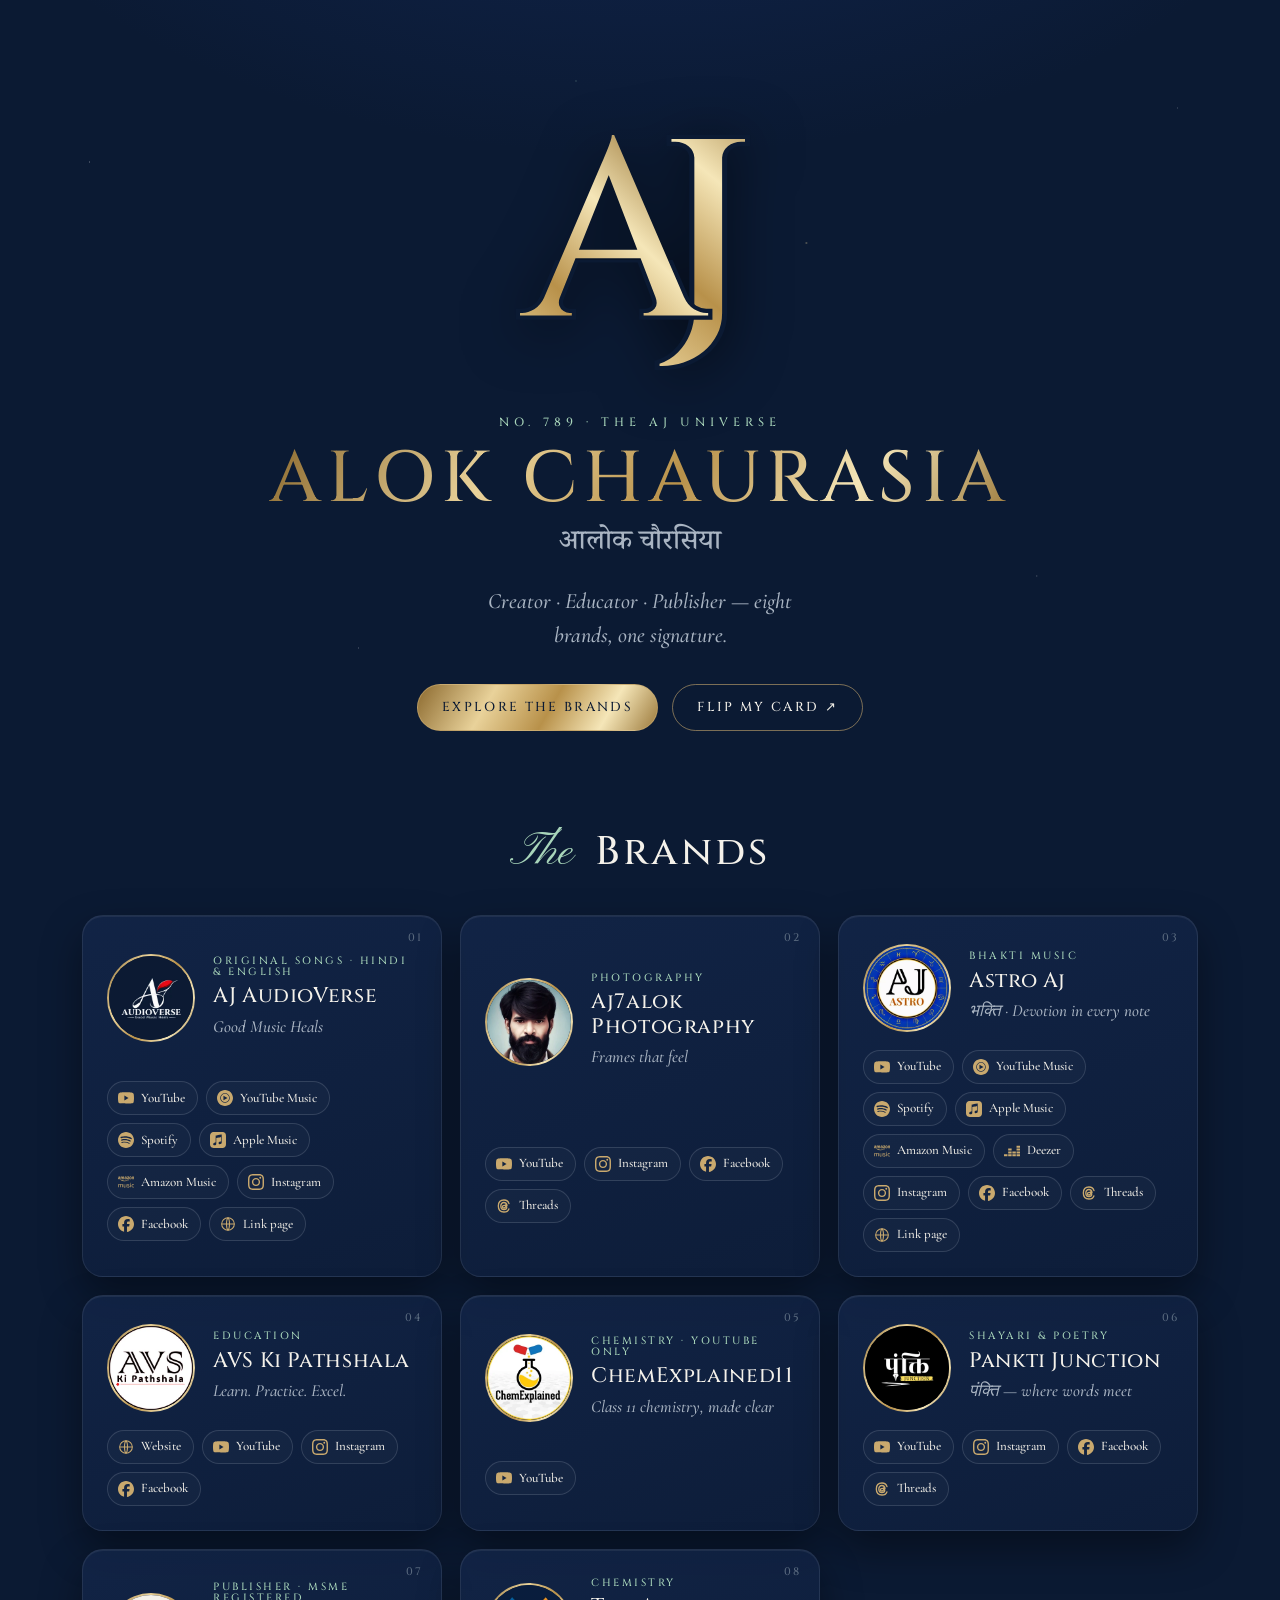
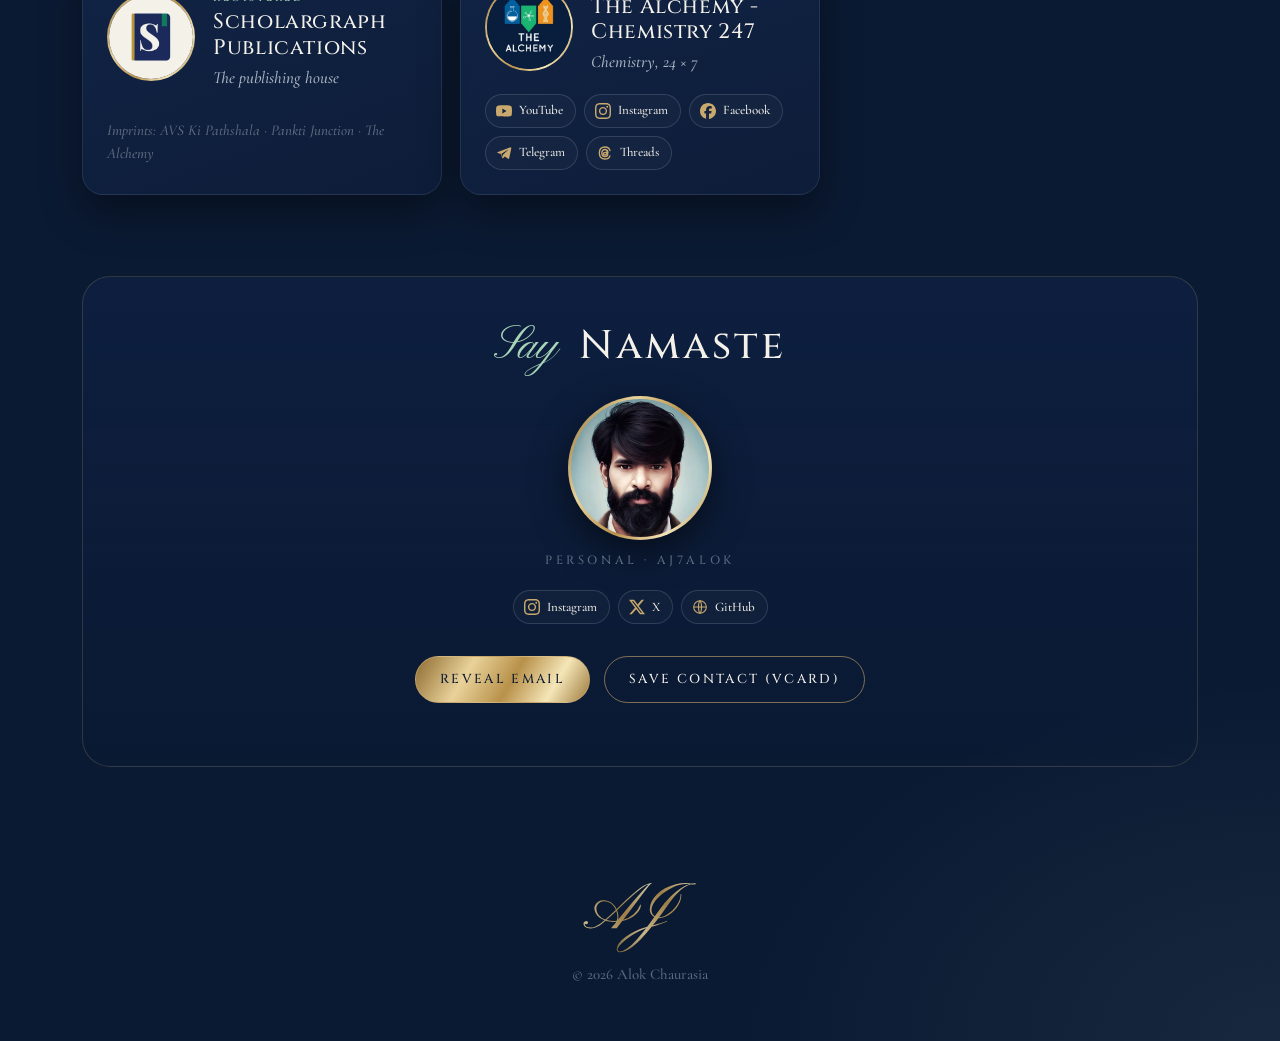
==== commit a36dbff4: "Add Alok's portrait (photography card + personal section)" ====
--- a/index.html
+++ b/index.html
@@ -7,6 +7,6 @@
 <header class="hero"><div class="sig"><svg xmlns="http://www.w3.org/2000/svg" viewBox="-40 -760 1000 1010" role="img" aria-label="AJ monogram"><defs><linearGradient id="gh" gradientUnits="userSpaceOnUse" x1="0" y1="-760" x2="1000" y2="250"><stop offset="0.00" stop-color="#8C6A2F"/><stop offset="0.25" stop-color="#E9D29A"/><stop offset="0.50" stop-color="#B8914A"/><stop offset="0.75" stop-color="#F5E6B8"/><stop offset="1.00" stop-color="#9C7A3C"/></linearGradient></defs><g transform="scale(1,-1)"><g fill="url(#gh)"><path d="M357.380859375 716.02392578125 663.50048828125 6H547.129638671875L323.820556640625 588.438720703125ZM142.380859375 73Q134.97607421875 53 139.97607421875 39.0Q144.97607421875 25 156.678466796875 17.5Q168.380859375 10 180.380859375 10H189.380859375V0H-16.07177734375V10Q-16.07177734375 10 -11.57177734375 10.0Q-7.07177734375 10 -7.07177734375 10Q15.92822265625 10 40.42822265625 24.5Q64.92822265625 39 80.92822265625 73ZM357.380859375 716.02392578125 364.559326171875 628.6181640625 114.5712890625 3H50.321044921875L307.3330078125 603.7138671875Q308.344970703125 605.535400390625 314.4521484375 619.4521484375Q320.559326171875 633.368896484375 328.464111328125 652.380859375Q336.368896484375 671.392822265625 342.273681640625 689.202392578125Q348.178466796875 707.011962890625 348.380859375 716.02392578125ZM486.439697265625 261.463623046875V227.415771484375H179.511474609375V261.463623046875ZM521.320068359375 73H634.488525390625Q649.893310546875 39 674.69091796875 24.5Q699.488525390625 10 722.488525390625 10Q722.488525390625 10 726.488525390625 10.0Q730.488525390625 10 730.488525390625 10V0H474.320068359375V10H483.320068359375Q502.5224609375 10 517.6236572265625 26.5Q532.724853515625 43 521.320068359375 73Z"/></g><g fill="url(#gh)" stroke="#0B1A33" stroke-width="34" paint-order="stroke"><path d="M225.275146484375 700V10.11962890625Q225.275146484375 -36.3330078125 208.64404296875 -75.464111328125Q192.012939453125 -114.59521484375 162.7626953125 -142.9107666015625Q133.512451171875 -171.226318359375 95.5538330078125 -186.4227294921875Q57.59521484375 -201.619140625 14.940185546875 -200V-191Q50.97607421875 -176.97607421875 77.273681640625 -145.5533447265625Q103.5712890625 -114.130615234375 117.7557373046875 -72.511474609375Q131.940185546875 -30.892333984375 131.940185546875 13.11962890625V700ZM134.940185546875 627H131.940185546875Q130.940185546875 653 112.440185546875 671.5Q93.940185546875 690 67.940185546875 690Q67.940185546875 690 61.440185546875 690.0Q54.940185546875 690 54.940185546875 690V700H134.940185546875ZM222.275146484375 627V700H302.275146484375V690Q302.275146484375 690 295.775146484375 690.0Q289.275146484375 690 289.275146484375 690Q263.275146484375 690 244.775146484375 671.5Q226.275146484375 653 225.275146484375 627Z" transform="translate(520,0) scale(1.18,1.0)"/></g><clipPath id="ch"><rect x="-100" y="-300" width="1200" height="520"/></clipPath><g clip-path="url(#ch)" fill="url(#gh)" stroke="#0B1A33" stroke-width="34" paint-order="stroke"><path d="M357.380859375 716.02392578125 663.50048828125 6H547.129638671875L323.820556640625 588.438720703125ZM142.380859375 73Q134.97607421875 53 139.97607421875 39.0Q144.97607421875 25 156.678466796875 17.5Q168.380859375 10 180.380859375 10H189.380859375V0H-16.07177734375V10Q-16.07177734375 10 -11.57177734375 10.0Q-7.07177734375 10 -7.07177734375 10Q15.92822265625 10 40.42822265625 24.5Q64.92822265625 39 80.92822265625 73ZM357.380859375 716.02392578125 364.559326171875 628.6181640625 114.5712890625 3H50.321044921875L307.3330078125 603.7138671875Q308.344970703125 605.535400390625 314.4521484375 619.4521484375Q320.559326171875 633.368896484375 328.464111328125 652.380859375Q336.368896484375 671.392822265625 342.273681640625 689.202392578125Q348.178466796875 707.011962890625 348.380859375 716.02392578125ZM486.439697265625 261.463623046875V227.415771484375H179.511474609375V261.463623046875ZM521.320068359375 73H634.488525390625Q649.893310546875 39 674.69091796875 24.5Q699.488525390625 10 722.488525390625 10Q722.488525390625 10 726.488525390625 10.0Q730.488525390625 10 730.488525390625 10V0H474.320068359375V10H483.320068359375Q502.5224609375 10 517.6236572265625 26.5Q532.724853515625 43 521.320068359375 73Z"/></g><g clip-path="url(#ch)" fill="url(#gh)"><path d="M225.275146484375 700V10.11962890625Q225.275146484375 -36.3330078125 208.64404296875 -75.464111328125Q192.012939453125 -114.59521484375 162.7626953125 -142.9107666015625Q133.512451171875 -171.226318359375 95.5538330078125 -186.4227294921875Q57.59521484375 -201.619140625 14.940185546875 -200V-191Q50.97607421875 -176.97607421875 77.273681640625 -145.5533447265625Q103.5712890625 -114.130615234375 117.7557373046875 -72.511474609375Q131.940185546875 -30.892333984375 131.940185546875 13.11962890625V700ZM134.940185546875 627H131.940185546875Q130.940185546875 653 112.440185546875 671.5Q93.940185546875 690 67.940185546875 690Q67.940185546875 690 61.440185546875 690.0Q54.940185546875 690 54.940185546875 690V700H134.940185546875ZM222.275146484375 627V700H302.275146484375V690Q302.275146484375 690 295.775146484375 690.0Q289.275146484375 690 289.275146484375 690Q263.275146484375 690 244.775146484375 671.5Q226.275146484375 653 225.275146484375 627Z" transform="translate(520,0) scale(1.18,1.0)" clip-path="none" opacity="0"/></g></g></svg></div><p class="eyebrow">No. 789 · The AJ Universe</p><h1>Alok Chaurasia</h1><p class="hi" lang="hi">आलोक चौरसिया</p>
 <p class="lede">Creator · Educator · Publisher — eight brands, one signature.</p><nav class="cta"><a class="btn" href="#brands">Explore the brands</a><a class="btn ghost" href="/card/">Flip my card ↗</a></nav></header>
 <main><section id="brands"><h2 class="mb"><span>The</span> Brands</h2><div class="grid"><article class="card"><div class="no">01</div><img class="logo" src="logos/ajaudioverse.webp" alt="AJ AudioVerse logo" width="88" height="88" loading="lazy"><div class="meta"><p class="kind">Original songs · Hindi & English</p><h3>AJ AudioVerse</h3><p class="tag">Good Music Heals</p></div><div class="links"><a class="ic" href="https://www.youtube.com/@AJAudioVerse" target="_blank" rel="noopener noreferrer" aria-label="AJ AudioVerse on YouTube" title="YouTube"><svg viewBox="0 0 24 24" aria-hidden="true" fill="currentColor"><path d="M23.498 6.186a3.016 3.016 0 0 0-2.122-2.136C19.505 3.545 12 3.545 12 3.545s-7.505 0-9.377.505A3.017 3.017 0 0 0 .502 6.186C0 8.07 0 12 0 12s0 3.93.502 5.814a3.016 3.016 0 0 0 2.122 2.136c1.871.505 9.376.505 9.376.505s7.505 0 9.377-.505a3.015 3.015 0 0 0 2.122-2.136C24 15.93 24 12 24 12s0-3.93-.502-5.814zM9.545 15.568V8.432L15.818 12l-6.273 3.568z"/></svg><span>YouTube</span></a><a class="ic" href="https://music.youtube.com/channel/UC4B0GViykxpw3aqRntLIalw" target="_blank" rel="noopener noreferrer" aria-label="AJ AudioVerse on YouTube Music" title="YouTube Music"><svg viewBox="0 0 24 24" aria-hidden="true" fill="currentColor"><path d="M12 0C5.376 0 0 5.376 0 12s5.376 12 12 12 12-5.376 12-12S18.624 0 12 0zm0 19.104c-3.924 0-7.104-3.18-7.104-7.104S8.076 4.896 12 4.896s7.104 3.18 7.104 7.104-3.18 7.104-7.104 7.104zm0-13.332c-3.432 0-6.228 2.796-6.228 6.228S8.568 18.228 12 18.228s6.228-2.796 6.228-6.228S15.432 5.772 12 5.772zM9.684 15.54V8.46L15.816 12l-6.132 3.54z"/></svg><span>YouTube Music</span></a><a class="ic" href="https://open.spotify.com/artist/7qxJERr79jroNNbpJj0Ab4" target="_blank" rel="noopener noreferrer" aria-label="AJ AudioVerse on Spotify" title="Spotify"><svg viewBox="0 0 24 24" aria-hidden="true" fill="currentColor"><path d="M12 0C5.4 0 0 5.4 0 12s5.4 12 12 12 12-5.4 12-12S18.66 0 12 0zm5.521 17.34c-.24.359-.66.48-1.021.24-2.82-1.74-6.36-2.101-10.561-1.141-.418.122-.779-.179-.899-.539-.12-.421.18-.78.54-.9 4.56-1.021 8.52-.6 11.64 1.32.42.18.479.659.301 1.02zm1.44-3.3c-.301.42-.841.6-1.262.3-3.239-1.98-8.159-2.58-11.939-1.38-.479.12-1.02-.12-1.14-.6-.12-.48.12-1.021.6-1.141C9.6 9.9 15 10.561 18.72 12.84c.361.181.54.78.241 1.2zm.12-3.36C15.24 8.4 8.82 8.16 5.16 9.301c-.6.179-1.2-.181-1.38-.721-.18-.601.18-1.2.72-1.381 4.26-1.26 11.28-1.02 15.721 1.621.539.3.719 1.02.419 1.56-.299.421-1.02.599-1.559.3z"/></svg><span>Spotify</span></a><a class="ic" href="https://music.apple.com/in/artist/aj-audioverse/1877891564" target="_blank" rel="noopener noreferrer" aria-label="AJ AudioVerse on Apple Music" title="Apple Music"><svg viewBox="0 0 24 24" aria-hidden="true" fill="currentColor"><path d="M23.994 6.124a9.23 9.23 0 00-.24-2.19c-.317-1.31-1.062-2.31-2.18-3.043a5.022 5.022 0 00-1.877-.726 10.496 10.496 0 00-1.564-.15c-.04-.003-.083-.01-.124-.013H5.986c-.152.01-.303.017-.455.026-.747.043-1.49.123-2.193.4-1.336.53-2.3 1.452-2.865 2.78-.192.448-.292.925-.363 1.408-.056.392-.088.785-.1 1.18 0 .032-.007.062-.01.093v12.223c.01.14.017.283.027.424.05.815.154 1.624.497 2.373.65 1.42 1.738 2.353 3.234 2.801.42.127.856.187 1.293.228.555.053 1.11.06 1.667.06h11.03a12.5 12.5 0 001.57-.1c.822-.106 1.596-.35 2.295-.81a5.046 5.046 0 001.88-2.207c.186-.42.293-.87.37-1.324.113-.675.138-1.358.137-2.04-.002-3.8 0-7.595-.003-11.393zm-6.423 3.99v5.712c0 .417-.058.827-.244 1.206-.29.59-.76.962-1.388 1.14-.35.1-.706.157-1.07.173-.95.045-1.773-.6-1.943-1.536a1.88 1.88 0 011.038-2.022c.323-.16.67-.25 1.018-.324.378-.082.758-.153 1.134-.24.274-.063.457-.23.51-.516a.904.904 0 00.02-.193c0-1.815 0-3.63-.002-5.443a.725.725 0 00-.026-.185c-.04-.15-.15-.243-.304-.234-.16.01-.318.035-.475.066-.76.15-1.52.303-2.28.456l-2.325.47-1.374.278c-.016.003-.032.01-.048.013-.277.077-.377.203-.39.49-.002.042 0 .086 0 .13-.002 2.602 0 5.204-.003 7.805 0 .42-.047.836-.215 1.227-.278.64-.77 1.04-1.434 1.233-.35.1-.71.16-1.075.172-.96.036-1.755-.6-1.92-1.544-.14-.812.23-1.685 1.154-2.075.357-.15.73-.232 1.108-.31.287-.06.575-.116.86-.177.383-.083.583-.323.6-.714v-.15c0-2.96 0-5.922.002-8.882 0-.123.013-.25.042-.37.07-.285.273-.448.546-.518.255-.066.515-.112.774-.165.733-.15 1.466-.296 2.2-.444l2.27-.46c.67-.134 1.34-.27 2.01-.403.22-.043.442-.088.663-.106.31-.025.523.17.554.482.008.073.012.148.012.223.002 1.91.002 3.822 0 5.732z"/></svg><span>Apple Music</span></a><a class="ic" href="https://music.amazon.in/artists/B0GNVFCF6C" target="_blank" rel="noopener noreferrer" aria-label="AJ AudioVerse on Amazon Music" title="Amazon Music"><svg viewBox="0 0 24 24" aria-hidden="true" fill="currentColor"><path d="M14.8454 9.4083c-1.3907 1.0194-3.405 1.563-5.1424 1.563a9.333 9.333 0 0 1-6.2768-2.3835c-.1313-.117-.0143-.277.1415-.1846a12.693 12.693 0 0 0 6.285 1.6574c1.5384 0 3.2348-.318 4.7917-.9764.2359-.0985.4328.1538.203.324h-.002zm.5784-.6564c-.1784-.2257-1.1753-.1087-1.6225-.0554-.1374.0164-.158-.1026-.0349-.1867.796-.5558 2.0984-.3958 2.2502-.2092.1539.1867-.041 1.4872-.7856 2.1087-.1149.0964-.2236.0451-.1723-.082.1682-.4165.5436-1.3498.3651-1.5754zm-1.5917-4.1702v-.5394c0-.082.0615-.1375.1374-.1375h2.4348c.078 0 .1395.0554.1395.1354v.4636c0 .078-.0656.1805-.1846.3405L15.0997 6.635c.4677-.0102.9641.0595 1.3887.2974.0964.0534.123.1334.1292.2113v.5744c0 .082-.0882.1723-.1784.123a2.8163 2.8163 0 0 0-2.5723.0062c-.0861.0451-.1743-.0451-.1743-.1251v-.5477c0-.0882.002-.238.0902-.3713l1.4626-2.0881h-1.2718c-.078 0-.1415-.0534-.1436-.1354l.002.002zm4.808-.7466c1.0995 0 1.6944.9395 1.6944 2.1333 0 1.1528-.6564 2.0676-1.6943 2.0676-1.079 0-1.6656-.9395-1.6656-2.1087 0-1.1774.5948-2.0922 1.6656-2.0922zm.0062.7713c-.5456 0-.5805.7384-.5805 1.202 0 .4615-.0061 1.4481.5744 1.4481.5743 0 .601-.7958.601-1.282 0-.318-.0144-.6994-.1108-1.001-.082-.2625-.2482-.3671-.4841-.3671zm-6.008 3.3414c-.0493.041-.1395.0451-.1744.0164-.2543-.1949-.4246-.4923-.4246-.4923-.4061.4123-.6954.5374-1.2225.5374-.6215 0-1.1077-.3835-1.1077-1.1486a1.2512 1.2512 0 0 1 .7897-1.2041c.402-.1764.9641-.2072 1.3928-.2564 0 0 .0349-.4615-.0902-.6297a.521.521 0 0 0-.4164-.1908c-.2728 0-.5395.1477-.5928.4328-.0144.082-.0739.1518-.1395.1436L9.945 5.08a.1292.1292 0 0 1-.1108-.1537c.1641-.8657.9498-1.1282 1.6554-1.1282.361 0 .8307.0964 1.1158.3671.359.3344.3262.7795.3262 1.2677v1.1487c0 .3446.1436.4964.279.681.0471.0677.0574.1477-.002.197-.1519.125-.5703.4881-.5703.4881zm-.7467-1.7969v-.16c-.5353 0-1.1015.115-1.1015.7426 0 .318.1662.5333.4513.5333.2051 0 .3938-.1272.5128-.3344.1436-.2564.1374-.4943.1374-.7815zM2.9278 7.948c-.0472.041-.1375.045-.1723.0163-.2544-.1949-.4246-.4923-.4246-.4923-.4082.4123-.6954.5374-1.2226.5374-.6235 0-1.1076-.3835-1.1076-1.1486a1.2512 1.2512 0 0 1 .7897-1.2041c.402-.1764.964-.2072 1.3928-.2564 0 0 .0348-.4615-.0903-.6297a.521.521 0 0 0-.4164-.1908c-.2748 0-.5395.1477-.5928.4328-.0143.082-.0759.1518-.1395.1436L.2345 5.08a.1292.1292 0 0 1-.1087-.1537c.162-.8657.9497-1.1282 1.6553-1.1282.361 0 .8308.0964 1.1159.3671.359.3344.324.7795.324 1.2677v1.1487c0 .3446.1437.4964.279.681.0472.0677.0575.1477-.002.197-.1518.125-.5702.4881-.5702.4881zm-.7446-1.797v-.16c-.5354 0-1.1015.115-1.1015.7426 0 .318.164.5333.4512.5333.2052 0 .3939-.1272.5128-.3344.1436-.2564.1375-.4943.1375-.7815zm2.9127-.3343v2.002a.1379.1379 0 0 1-.1395.1374H4.218a.1374.1374 0 0 1-.1395-.1374v-3.766a.1379.1379 0 0 1 .1395-.1375h.6913a.1374.1374 0 0 1 .1374.1374v.482h.0143c.1805-.4758.519-.6994.9744-.6994.4636 0 .7528.2236.962.6995a1.0523 1.0523 0 0 1 1.0215-.6995c.3118 0 .6502.1272.8574.4143.236.318.1867.7795.1867 1.1857v2.3855c0 .076-.0636.1354-.1436.1354H8.181a.1374.1374 0 0 1-.1334-.1354v-2.004c0-.16.0144-.558-.0205-.7077-.0554-.2564-.2215-.3282-.4369-.3282a.4923.4923 0 0 0-.441.3118c-.076.1908-.0698.5087-.0698.724v2.0041c0 .076-.0635.1354-.1435.1354h-.7385a.1374.1374 0 0 1-.1333-.1354v-2.004c0-.4226.0677-1.042-.4574-1.042-.5334 0-.5128.603-.5128 1.042h.002zm16.8077 2.002a.1374.1374 0 0 1-.1374.1374h-.7405a.1374.1374 0 0 1-.1374-.1374v-3.766a.1374.1374 0 0 1 .1374-.1375h.683c.0821 0 .1396.0636.1396.1067v.5764h.0143c.2051-.517.4964-.7631 1.0092-.7631.3323 0 .6564.119.8636.4451.1928.3036.1928.8123.1928 1.1774V7.837a.1395.1395 0 0 1-.1415.119h-.7426a.1395.1395 0 0 1-.1313-.119V5.552c0-.763-.2933-.7856-.4635-.7856-.197 0-.357.1538-.4246.2953a1.7025 1.7025 0 0 0-.1231.722l.002 2.0349zM.1914 20.0582c-.1271 0-.1907-.0615-.1907-.1907v-4.4491c0-.1272.0636-.1908.1907-.1908H.616c.0616 0 .1129.0144.1477.039.0349.0246.0595.0738.0718.1436l.0575.3035c.6133-.4184 1.2102-.6276 1.7907-.6276.5948 0 .9969.2256 1.2081.6769.6318-.4513 1.2636-.677 1.8954-.677.441 0 .7794.1231 1.0153.3693.236.2502.3549.603.3549 1.0584v3.3538c0 .1271-.0656.1907-.1928.1907h-.5641c-.1272 0-.1928-.0615-.1928-.1907v-3.085c0-.318-.0616-.5539-.1805-.7057-.1231-.1538-.3139-.2297-.5744-.2297-.4677 0-.9353.1436-1.4092.4307a.997.997 0 0 1 .0103.1416v3.448c0 .1272-.0636.1908-.1908.1908H3.297c-.1272 0-.1908-.0615-.1908-.1907v-3.085c0-.318-.0615-.5539-.1825-.7057-.1231-.1538-.3139-.2297-.5744-.2297-.4861 0-.9517.1395-1.399.4205v3.5999c0 .1271-.0615.1907-.1907.1907H.1914zm9.731.1436c-.4533 0-.8-.1272-1.044-.3815-.242-.2544-.3631-.6133-.3631-1.0769v-3.321c0-.1292.0615-.1927.1908-.1927h.564c.1293 0 .1929.0635.1929.1907v3.0215c0 .3425.0656.5948.201.7569.1333.162.3487.242.642.242.4595 0 .923-.1518 1.3887-.4574v-3.565c0-.1272.0615-.1908.1908-.1908h.564c.1293 0 .1929.0636.1929.1908v4.4511c0 .1252-.0636.1887-.1928.1887h-.4103c-.0636 0-.1149-.0123-.1497-.0369-.0349-.0266-.0575-.0738-.0718-.1436l-.0657-.3323c-.5948.437-1.204.6564-1.8297.6564zm5.4399 0c-.5374 0-1.0195-.0882-1.4461-.2666a.3754.3754 0 0 1-.158-.1047c-.0287-.039-.043-.0984-.043-.1805v-.2687c0-.1148.0369-.1723.1148-.1723.0452 0 .1231.0205.238.0575.4225.1333.8615.199 1.3128.199.3138 0 .5517-.0616.7138-.1806.164-.121.244-.2954.244-.523a.4923.4923 0 0 0-.1476-.3734 1.606 1.606 0 0 0-.5415-.285l-.8144-.3037c-.7097-.2605-1.0625-.7056-1.0625-1.3333 0-.4143.16-.7487.484-1.001.3221-.2543.7447-.3815 1.2677-.3815a3.487 3.487 0 0 1 1.2164.2195c.076.0246.1313.0574.1641.0985.0308.041.0472.1025.0472.1846v.2584c0 .1149-.041.1723-.123.1723a.8615.8615 0 0 1-.2216-.0472 3.5495 3.5495 0 0 0-1.0359-.1538c-.6112 0-.919.2072-.919.6195 0 .164.0514.2953.154.3897.1025.0964.3035.201.603.3159l.7466.2872c.3774.1436.6482.318.8144.519.1661.1989.2482.4574.2482.7753 0 .4513-.1682.8102-.5067 1.0769-.3385.2666-.7877.4-1.3497.4v.002zm3.0645-.1436c-.1272 0-.1928-.0615-.1928-.1907v-4.4491c0-.1272.0656-.1908.1928-.1908h.5641c.1272 0 .1928.0636.1928.1908v4.4511c0 .1251-.0656.1887-.1928.1887h-.564zm.2872-5.688c-.1846 0-.3303-.0513-.437-.1559a.558.558 0 0 1-.1579-.4143c0-.1724.0534-.3098.158-.4144a.5907.5907 0 0 1 .4369-.158c.1846 0 .3282.0534.4349.158.1066.1026.1579.242.1579.4144 0 .1702-.0513.3076-.158.4143-.1046.1026-.2502.1559-.4348.1559zm4.002 5.7926c-.7529 0-1.3293-.2133-1.7272-.642-.4-.4307-.599-1.0502-.599-1.8625 0-.8061.2052-1.4318.6175-1.8728.4102-.441.9948-.6625 1.7476-.6625.3446 0 .683.0615 1.0154.1825.0697.0247.119.0554.1477.0944s.043.1026.043.1908v.2564c0 .1271-.041.1907-.123.1907-.0329 0-.082-.0082-.1539-.0287a2.8307 2.8307 0 0 0-.7959-.1128c-.5353 0-.923.1333-1.1589.404s-.3528.6996-.3528 1.2924v.123c0 .5764.119 1.001.359 1.2718.24.2687.6174.404 1.1343.404.2666 0 .5538-.043.8615-.1332.0718-.0206.119-.0288.1436-.0288.082 0 .1251.0636.1251.1908v.2585c0 .082-.0123.1435-.039.1805-.0246.0369-.0759.0718-.1518.1025-.3138.1354-.6769.201-1.0933.201z"/></svg><span>Amazon Music</span></a><a class="ic" href="https://www.instagram.com/ajaudioverse/" target="_blank" rel="noopener noreferrer" aria-label="AJ AudioVerse on Instagram" title="Instagram"><svg viewBox="0 0 24 24" aria-hidden="true" fill="currentColor"><path d="M7.0301.084c-1.2768.0602-2.1487.264-2.911.5634-.7888.3075-1.4575.72-2.1228 1.3877-.6652.6677-1.075 1.3368-1.3802 2.127-.2954.7638-.4956 1.6365-.552 2.914-.0564 1.2775-.0689 1.6882-.0626 4.947.0062 3.2586.0206 3.6671.0825 4.9473.061 1.2765.264 2.1482.5635 2.9107.308.7889.72 1.4573 1.388 2.1228.6679.6655 1.3365 1.0743 2.1285 1.38.7632.295 1.6361.4961 2.9134.552 1.2773.056 1.6884.069 4.9462.0627 3.2578-.0062 3.668-.0207 4.9478-.0814 1.28-.0607 2.147-.2652 2.9098-.5633.7889-.3086 1.4578-.72 2.1228-1.3881.665-.6682 1.0745-1.3378 1.3795-2.1284.2957-.7632.4966-1.636.552-2.9124.056-1.2809.0692-1.6898.063-4.948-.0063-3.2583-.021-3.6668-.0817-4.9465-.0607-1.2797-.264-2.1487-.5633-2.9117-.3084-.7889-.72-1.4568-1.3876-2.1228C21.2982 1.33 20.628.9208 19.8378.6165 19.074.321 18.2017.1197 16.9244.0645 15.6471.0093 15.236-.005 11.977.0014 8.718.0076 8.31.0215 7.0301.0839m.1402 21.6932c-1.17-.0509-1.8053-.2453-2.2287-.408-.5606-.216-.96-.4771-1.3819-.895-.422-.4178-.6811-.8186-.9-1.378-.1644-.4234-.3624-1.058-.4171-2.228-.0595-1.2645-.072-1.6442-.079-4.848-.007-3.2037.0053-3.583.0607-4.848.05-1.169.2456-1.805.408-2.2282.216-.5613.4762-.96.895-1.3816.4188-.4217.8184-.6814 1.3783-.9003.423-.1651 1.0575-.3614 2.227-.4171 1.2655-.06 1.6447-.072 4.848-.079 3.2033-.007 3.5835.005 4.8495.0608 1.169.0508 1.8053.2445 2.228.408.5608.216.96.4754 1.3816.895.4217.4194.6816.8176.9005 1.3787.1653.4217.3617 1.056.4169 2.2263.0602 1.2655.0739 1.645.0796 4.848.0058 3.203-.0055 3.5834-.061 4.848-.051 1.17-.245 1.8055-.408 2.2294-.216.5604-.4763.96-.8954 1.3814-.419.4215-.8181.6811-1.3783.9-.4224.1649-1.0577.3617-2.2262.4174-1.2656.0595-1.6448.072-4.8493.079-3.2045.007-3.5825-.006-4.848-.0608M16.953 5.5864A1.44 1.44 0 1 0 18.39 4.144a1.44 1.44 0 0 0-1.437 1.4424M5.8385 12.012c.0067 3.4032 2.7706 6.1557 6.173 6.1493 3.4026-.0065 6.157-2.7701 6.1506-6.1733-.0065-3.4032-2.771-6.1565-6.174-6.1498-3.403.0067-6.156 2.771-6.1496 6.1738M8 12.0077a4 4 0 1 1 4.008 3.9921A3.9996 3.9996 0 0 1 8 12.0077"/></svg><span>Instagram</span></a><a class="ic" href="https://www.facebook.com/ajaudioverse/" target="_blank" rel="noopener noreferrer" aria-label="AJ AudioVerse on Facebook" title="Facebook"><svg viewBox="0 0 24 24" aria-hidden="true" fill="currentColor"><path d="M9.101 23.691v-7.98H6.627v-3.667h2.474v-1.58c0-4.085 1.848-5.978 5.858-5.978.401 0 .955.042 1.468.103a8.68 8.68 0 0 1 1.141.195v3.325a8.623 8.623 0 0 0-.653-.036 26.805 26.805 0 0 0-.733-.009c-.707 0-1.259.096-1.675.309a1.686 1.686 0 0 0-.679.622c-.258.42-.374.995-.374 1.752v1.297h3.919l-.386 2.103-.287 1.564h-3.246v8.245C19.396 23.238 24 18.179 24 12.044c0-6.627-5.373-12-12-12s-12 5.373-12 12c0 5.628 3.874 10.35 9.101 11.647Z"/></svg><span>Facebook</span></a><a class="ic" href="https://aj7alok.github.io/ajaudioverse/" target="_blank" rel="noopener noreferrer" aria-label="AJ AudioVerse on Link page" title="Link page"><svg viewBox="0 0 24 24" aria-hidden="true" fill="none" stroke="currentColor" stroke-width="1.6"><circle cx="12" cy="12" r="9.5"/><path d="M2.5 12h19M12 2.5c3 3.2 3 15.8 0 19M12 2.5c-3 3.2-3 15.8 0 19"/></svg><span>Link page</span></a></div></article><article class="card"><div class="no">02</div><img class="logo" src="logos/aj7alok-photography.webp" alt="Aj7alok Photography logo" width="88" height="88" loading="lazy"><div class="meta"><p class="kind">Photography</p><h3>Aj7alok Photography</h3><p class="tag">Frames that feel</p></div><div class="links"><a class="ic" href="https://www.youtube.com/@Aj7alok" target="_blank" rel="noopener noreferrer" aria-label="Aj7alok Photography on YouTube" title="YouTube"><svg viewBox="0 0 24 24" aria-hidden="true" fill="currentColor"><path d="M23.498 6.186a3.016 3.016 0 0 0-2.122-2.136C19.505 3.545 12 3.545 12 3.545s-7.505 0-9.377.505A3.017 3.017 0 0 0 .502 6.186C0 8.07 0 12 0 12s0 3.93.502 5.814a3.016 3.016 0 0 0 2.122 2.136c1.871.505 9.376.505 9.376.505s7.505 0 9.377-.505a3.015 3.015 0 0 0 2.122-2.136C24 15.93 24 12 24 12s0-3.93-.502-5.814zM9.545 15.568V8.432L15.818 12l-6.273 3.568z"/></svg><span>YouTube</span></a><a class="ic" href="https://www.instagram.com/aj7alok_photography/" target="_blank" rel="noopener noreferrer" aria-label="Aj7alok Photography on Instagram" title="Instagram"><svg viewBox="0 0 24 24" aria-hidden="true" fill="currentColor"><path d="M7.0301.084c-1.2768.0602-2.1487.264-2.911.5634-.7888.3075-1.4575.72-2.1228 1.3877-.6652.6677-1.075 1.3368-1.3802 2.127-.2954.7638-.4956 1.6365-.552 2.914-.0564 1.2775-.0689 1.6882-.0626 4.947.0062 3.2586.0206 3.6671.0825 4.9473.061 1.2765.264 2.1482.5635 2.9107.308.7889.72 1.4573 1.388 2.1228.6679.6655 1.3365 1.0743 2.1285 1.38.7632.295 1.6361.4961 2.9134.552 1.2773.056 1.6884.069 4.9462.0627 3.2578-.0062 3.668-.0207 4.9478-.0814 1.28-.0607 2.147-.2652 2.9098-.5633.7889-.3086 1.4578-.72 2.1228-1.3881.665-.6682 1.0745-1.3378 1.3795-2.1284.2957-.7632.4966-1.636.552-2.9124.056-1.2809.0692-1.6898.063-4.948-.0063-3.2583-.021-3.6668-.0817-4.9465-.0607-1.2797-.264-2.1487-.5633-2.9117-.3084-.7889-.72-1.4568-1.3876-2.1228C21.2982 1.33 20.628.9208 19.8378.6165 19.074.321 18.2017.1197 16.9244.0645 15.6471.0093 15.236-.005 11.977.0014 8.718.0076 8.31.0215 7.0301.0839m.1402 21.6932c-1.17-.0509-1.8053-.2453-2.2287-.408-.5606-.216-.96-.4771-1.3819-.895-.422-.4178-.6811-.8186-.9-1.378-.1644-.4234-.3624-1.058-.4171-2.228-.0595-1.2645-.072-1.6442-.079-4.848-.007-3.2037.0053-3.583.0607-4.848.05-1.169.2456-1.805.408-2.2282.216-.5613.4762-.96.895-1.3816.4188-.4217.8184-.6814 1.3783-.9003.423-.1651 1.0575-.3614 2.227-.4171 1.2655-.06 1.6447-.072 4.848-.079 3.2033-.007 3.5835.005 4.8495.0608 1.169.0508 1.8053.2445 2.228.408.5608.216.96.4754 1.3816.895.4217.4194.6816.8176.9005 1.3787.1653.4217.3617 1.056.4169 2.2263.0602 1.2655.0739 1.645.0796 4.848.0058 3.203-.0055 3.5834-.061 4.848-.051 1.17-.245 1.8055-.408 2.2294-.216.5604-.4763.96-.8954 1.3814-.419.4215-.8181.6811-1.3783.9-.4224.1649-1.0577.3617-2.2262.4174-1.2656.0595-1.6448.072-4.8493.079-3.2045.007-3.5825-.006-4.848-.0608M16.953 5.5864A1.44 1.44 0 1 0 18.39 4.144a1.44 1.44 0 0 0-1.437 1.4424M5.8385 12.012c.0067 3.4032 2.7706 6.1557 6.173 6.1493 3.4026-.0065 6.157-2.7701 6.1506-6.1733-.0065-3.4032-2.771-6.1565-6.174-6.1498-3.403.0067-6.156 2.771-6.1496 6.1738M8 12.0077a4 4 0 1 1 4.008 3.9921A3.9996 3.9996 0 0 1 8 12.0077"/></svg><span>Instagram</span></a><a class="ic" href="https://www.facebook.com/aj7alok/" target="_blank" rel="noopener noreferrer" aria-label="Aj7alok Photography on Facebook" title="Facebook"><svg viewBox="0 0 24 24" aria-hidden="true" fill="currentColor"><path d="M9.101 23.691v-7.98H6.627v-3.667h2.474v-1.58c0-4.085 1.848-5.978 5.858-5.978.401 0 .955.042 1.468.103a8.68 8.68 0 0 1 1.141.195v3.325a8.623 8.623 0 0 0-.653-.036 26.805 26.805 0 0 0-.733-.009c-.707 0-1.259.096-1.675.309a1.686 1.686 0 0 0-.679.622c-.258.42-.374.995-.374 1.752v1.297h3.919l-.386 2.103-.287 1.564h-3.246v8.245C19.396 23.238 24 18.179 24 12.044c0-6.627-5.373-12-12-12s-12 5.373-12 12c0 5.628 3.874 10.35 9.101 11.647Z"/></svg><span>Facebook</span></a><a class="ic" href="https://www.threads.net/@aj7alok_photography" target="_blank" rel="noopener noreferrer" aria-label="Aj7alok Photography on Threads" title="Threads"><svg viewBox="0 0 24 24" aria-hidden="true" fill="none" stroke="currentColor" stroke-width="2" stroke-linecap="round"><path d="M16.5 11.2c-.4-3-2.3-4.4-4.7-4.4-2.8 0-4.6 2-4.6 5.2s1.8 5.3 4.8 5.3c2.4 0 4.1-1.4 4.1-3.4 0-1.8-1.5-2.9-3.6-2.9-1.7 0-2.9.9-2.9 2.1 0 1.1.9 1.8 2.1 1.8 2.6 0 3.6-2.6 3.2-6"/><path d="M19.5 8.5C18.4 4.9 15.6 3 12 3 6.8 3 3.5 6.6 3.5 12s3.3 9 8.5 9c3.7 0 6.3-1.7 7.3-4.6"/></svg><span>Threads</span></a></div></article><article class="card"><div class="no">03</div><img class="logo" src="logos/astroaj.webp" alt="Astro Aj logo" width="88" height="88" loading="lazy"><div class="meta"><p class="kind">Bhakti music</p><h3>Astro Aj</h3><p class="tag">भक्ति · Devotion in every note</p></div><div class="links"><a class="ic" href="https://www.youtube.com/@AstroAjofficial" target="_blank" rel="noopener noreferrer" aria-label="Astro Aj on YouTube" title="YouTube"><svg viewBox="0 0 24 24" aria-hidden="true" fill="currentColor"><path d="M23.498 6.186a3.016 3.016 0 0 0-2.122-2.136C19.505 3.545 12 3.545 12 3.545s-7.505 0-9.377.505A3.017 3.017 0 0 0 .502 6.186C0 8.07 0 12 0 12s0 3.93.502 5.814a3.016 3.016 0 0 0 2.122 2.136c1.871.505 9.376.505 9.376.505s7.505 0 9.377-.505a3.015 3.015 0 0 0 2.122-2.136C24 15.93 24 12 24 12s0-3.93-.502-5.814zM9.545 15.568V8.432L15.818 12l-6.273 3.568z"/></svg><span>YouTube</span></a><a class="ic" href="https://music.youtube.com/@AstroAjofficial" target="_blank" rel="noopener noreferrer" aria-label="Astro Aj on YouTube Music" title="YouTube Music"><svg viewBox="0 0 24 24" aria-hidden="true" fill="currentColor"><path d="M12 0C5.376 0 0 5.376 0 12s5.376 12 12 12 12-5.376 12-12S18.624 0 12 0zm0 19.104c-3.924 0-7.104-3.18-7.104-7.104S8.076 4.896 12 4.896s7.104 3.18 7.104 7.104-3.18 7.104-7.104 7.104zm0-13.332c-3.432 0-6.228 2.796-6.228 6.228S8.568 18.228 12 18.228s6.228-2.796 6.228-6.228S15.432 5.772 12 5.772zM9.684 15.54V8.46L15.816 12l-6.132 3.54z"/></svg><span>YouTube Music</span></a><a class="ic" href="https://open.spotify.com/artist/3BZnuBErQ56OFpKBubYhO5" target="_blank" rel="noopener noreferrer" aria-label="Astro Aj on Spotify" title="Spotify"><svg viewBox="0 0 24 24" aria-hidden="true" fill="currentColor"><path d="M12 0C5.4 0 0 5.4 0 12s5.4 12 12 12 12-5.4 12-12S18.66 0 12 0zm5.521 17.34c-.24.359-.66.48-1.021.24-2.82-1.74-6.36-2.101-10.561-1.141-.418.122-.779-.179-.899-.539-.12-.421.18-.78.54-.9 4.56-1.021 8.52-.6 11.64 1.32.42.18.479.659.301 1.02zm1.44-3.3c-.301.42-.841.6-1.262.3-3.239-1.98-8.159-2.58-11.939-1.38-.479.12-1.02-.12-1.14-.6-.12-.48.12-1.021.6-1.141C9.6 9.9 15 10.561 18.72 12.84c.361.181.54.78.241 1.2zm.12-3.36C15.24 8.4 8.82 8.16 5.16 9.301c-.6.179-1.2-.181-1.38-.721-.18-.601.18-1.2.72-1.381 4.26-1.26 11.28-1.02 15.721 1.621.539.3.719 1.02.419 1.56-.299.421-1.02.599-1.559.3z"/></svg><span>Spotify</span></a><a class="ic" href="https://music.apple.com/in/artist/astro-aj/1877812072" target="_blank" rel="noopener noreferrer" aria-label="Astro Aj on Apple Music" title="Apple Music"><svg viewBox="0 0 24 24" aria-hidden="true" fill="currentColor"><path d="M23.994 6.124a9.23 9.23 0 00-.24-2.19c-.317-1.31-1.062-2.31-2.18-3.043a5.022 5.022 0 00-1.877-.726 10.496 10.496 0 00-1.564-.15c-.04-.003-.083-.01-.124-.013H5.986c-.152.01-.303.017-.455.026-.747.043-1.49.123-2.193.4-1.336.53-2.3 1.452-2.865 2.78-.192.448-.292.925-.363 1.408-.056.392-.088.785-.1 1.18 0 .032-.007.062-.01.093v12.223c.01.14.017.283.027.424.05.815.154 1.624.497 2.373.65 1.42 1.738 2.353 3.234 2.801.42.127.856.187 1.293.228.555.053 1.11.06 1.667.06h11.03a12.5 12.5 0 001.57-.1c.822-.106 1.596-.35 2.295-.81a5.046 5.046 0 001.88-2.207c.186-.42.293-.87.37-1.324.113-.675.138-1.358.137-2.04-.002-3.8 0-7.595-.003-11.393zm-6.423 3.99v5.712c0 .417-.058.827-.244 1.206-.29.59-.76.962-1.388 1.14-.35.1-.706.157-1.07.173-.95.045-1.773-.6-1.943-1.536a1.88 1.88 0 011.038-2.022c.323-.16.67-.25 1.018-.324.378-.082.758-.153 1.134-.24.274-.063.457-.23.51-.516a.904.904 0 00.02-.193c0-1.815 0-3.63-.002-5.443a.725.725 0 00-.026-.185c-.04-.15-.15-.243-.304-.234-.16.01-.318.035-.475.066-.76.15-1.52.303-2.28.456l-2.325.47-1.374.278c-.016.003-.032.01-.048.013-.277.077-.377.203-.39.49-.002.042 0 .086 0 .13-.002 2.602 0 5.204-.003 7.805 0 .42-.047.836-.215 1.227-.278.64-.77 1.04-1.434 1.233-.35.1-.71.16-1.075.172-.96.036-1.755-.6-1.92-1.544-.14-.812.23-1.685 1.154-2.075.357-.15.73-.232 1.108-.31.287-.06.575-.116.86-.177.383-.083.583-.323.6-.714v-.15c0-2.96 0-5.922.002-8.882 0-.123.013-.25.042-.37.07-.285.273-.448.546-.518.255-.066.515-.112.774-.165.733-.15 1.466-.296 2.2-.444l2.27-.46c.67-.134 1.34-.27 2.01-.403.22-.043.442-.088.663-.106.31-.025.523.17.554.482.008.073.012.148.012.223.002 1.91.002 3.822 0 5.732z"/></svg><span>Apple Music</span></a><a class="ic" href="https://music.amazon.in/artists/B0GNRZ4BHB" target="_blank" rel="noopener noreferrer" aria-label="Astro Aj on Amazon Music" title="Amazon Music"><svg viewBox="0 0 24 24" aria-hidden="true" fill="currentColor"><path d="M14.8454 9.4083c-1.3907 1.0194-3.405 1.563-5.1424 1.563a9.333 9.333 0 0 1-6.2768-2.3835c-.1313-.117-.0143-.277.1415-.1846a12.693 12.693 0 0 0 6.285 1.6574c1.5384 0 3.2348-.318 4.7917-.9764.2359-.0985.4328.1538.203.324h-.002zm.5784-.6564c-.1784-.2257-1.1753-.1087-1.6225-.0554-.1374.0164-.158-.1026-.0349-.1867.796-.5558 2.0984-.3958 2.2502-.2092.1539.1867-.041 1.4872-.7856 2.1087-.1149.0964-.2236.0451-.1723-.082.1682-.4165.5436-1.3498.3651-1.5754zm-1.5917-4.1702v-.5394c0-.082.0615-.1375.1374-.1375h2.4348c.078 0 .1395.0554.1395.1354v.4636c0 .078-.0656.1805-.1846.3405L15.0997 6.635c.4677-.0102.9641.0595 1.3887.2974.0964.0534.123.1334.1292.2113v.5744c0 .082-.0882.1723-.1784.123a2.8163 2.8163 0 0 0-2.5723.0062c-.0861.0451-.1743-.0451-.1743-.1251v-.5477c0-.0882.002-.238.0902-.3713l1.4626-2.0881h-1.2718c-.078 0-.1415-.0534-.1436-.1354l.002.002zm4.808-.7466c1.0995 0 1.6944.9395 1.6944 2.1333 0 1.1528-.6564 2.0676-1.6943 2.0676-1.079 0-1.6656-.9395-1.6656-2.1087 0-1.1774.5948-2.0922 1.6656-2.0922zm.0062.7713c-.5456 0-.5805.7384-.5805 1.202 0 .4615-.0061 1.4481.5744 1.4481.5743 0 .601-.7958.601-1.282 0-.318-.0144-.6994-.1108-1.001-.082-.2625-.2482-.3671-.4841-.3671zm-6.008 3.3414c-.0493.041-.1395.0451-.1744.0164-.2543-.1949-.4246-.4923-.4246-.4923-.4061.4123-.6954.5374-1.2225.5374-.6215 0-1.1077-.3835-1.1077-1.1486a1.2512 1.2512 0 0 1 .7897-1.2041c.402-.1764.9641-.2072 1.3928-.2564 0 0 .0349-.4615-.0902-.6297a.521.521 0 0 0-.4164-.1908c-.2728 0-.5395.1477-.5928.4328-.0144.082-.0739.1518-.1395.1436L9.945 5.08a.1292.1292 0 0 1-.1108-.1537c.1641-.8657.9498-1.1282 1.6554-1.1282.361 0 .8307.0964 1.1158.3671.359.3344.3262.7795.3262 1.2677v1.1487c0 .3446.1436.4964.279.681.0471.0677.0574.1477-.002.197-.1519.125-.5703.4881-.5703.4881zm-.7467-1.7969v-.16c-.5353 0-1.1015.115-1.1015.7426 0 .318.1662.5333.4513.5333.2051 0 .3938-.1272.5128-.3344.1436-.2564.1374-.4943.1374-.7815zM2.9278 7.948c-.0472.041-.1375.045-.1723.0163-.2544-.1949-.4246-.4923-.4246-.4923-.4082.4123-.6954.5374-1.2226.5374-.6235 0-1.1076-.3835-1.1076-1.1486a1.2512 1.2512 0 0 1 .7897-1.2041c.402-.1764.964-.2072 1.3928-.2564 0 0 .0348-.4615-.0903-.6297a.521.521 0 0 0-.4164-.1908c-.2748 0-.5395.1477-.5928.4328-.0143.082-.0759.1518-.1395.1436L.2345 5.08a.1292.1292 0 0 1-.1087-.1537c.162-.8657.9497-1.1282 1.6553-1.1282.361 0 .8308.0964 1.1159.3671.359.3344.324.7795.324 1.2677v1.1487c0 .3446.1437.4964.279.681.0472.0677.0575.1477-.002.197-.1518.125-.5702.4881-.5702.4881zm-.7446-1.797v-.16c-.5354 0-1.1015.115-1.1015.7426 0 .318.164.5333.4512.5333.2052 0 .3939-.1272.5128-.3344.1436-.2564.1375-.4943.1375-.7815zm2.9127-.3343v2.002a.1379.1379 0 0 1-.1395.1374H4.218a.1374.1374 0 0 1-.1395-.1374v-3.766a.1379.1379 0 0 1 .1395-.1375h.6913a.1374.1374 0 0 1 .1374.1374v.482h.0143c.1805-.4758.519-.6994.9744-.6994.4636 0 .7528.2236.962.6995a1.0523 1.0523 0 0 1 1.0215-.6995c.3118 0 .6502.1272.8574.4143.236.318.1867.7795.1867 1.1857v2.3855c0 .076-.0636.1354-.1436.1354H8.181a.1374.1374 0 0 1-.1334-.1354v-2.004c0-.16.0144-.558-.0205-.7077-.0554-.2564-.2215-.3282-.4369-.3282a.4923.4923 0 0 0-.441.3118c-.076.1908-.0698.5087-.0698.724v2.0041c0 .076-.0635.1354-.1435.1354h-.7385a.1374.1374 0 0 1-.1333-.1354v-2.004c0-.4226.0677-1.042-.4574-1.042-.5334 0-.5128.603-.5128 1.042h.002zm16.8077 2.002a.1374.1374 0 0 1-.1374.1374h-.7405a.1374.1374 0 0 1-.1374-.1374v-3.766a.1374.1374 0 0 1 .1374-.1375h.683c.0821 0 .1396.0636.1396.1067v.5764h.0143c.2051-.517.4964-.7631 1.0092-.7631.3323 0 .6564.119.8636.4451.1928.3036.1928.8123.1928 1.1774V7.837a.1395.1395 0 0 1-.1415.119h-.7426a.1395.1395 0 0 1-.1313-.119V5.552c0-.763-.2933-.7856-.4635-.7856-.197 0-.357.1538-.4246.2953a1.7025 1.7025 0 0 0-.1231.722l.002 2.0349zM.1914 20.0582c-.1271 0-.1907-.0615-.1907-.1907v-4.4491c0-.1272.0636-.1908.1907-.1908H.616c.0616 0 .1129.0144.1477.039.0349.0246.0595.0738.0718.1436l.0575.3035c.6133-.4184 1.2102-.6276 1.7907-.6276.5948 0 .9969.2256 1.2081.6769.6318-.4513 1.2636-.677 1.8954-.677.441 0 .7794.1231 1.0153.3693.236.2502.3549.603.3549 1.0584v3.3538c0 .1271-.0656.1907-.1928.1907h-.5641c-.1272 0-.1928-.0615-.1928-.1907v-3.085c0-.318-.0616-.5539-.1805-.7057-.1231-.1538-.3139-.2297-.5744-.2297-.4677 0-.9353.1436-1.4092.4307a.997.997 0 0 1 .0103.1416v3.448c0 .1272-.0636.1908-.1908.1908H3.297c-.1272 0-.1908-.0615-.1908-.1907v-3.085c0-.318-.0615-.5539-.1825-.7057-.1231-.1538-.3139-.2297-.5744-.2297-.4861 0-.9517.1395-1.399.4205v3.5999c0 .1271-.0615.1907-.1907.1907H.1914zm9.731.1436c-.4533 0-.8-.1272-1.044-.3815-.242-.2544-.3631-.6133-.3631-1.0769v-3.321c0-.1292.0615-.1927.1908-.1927h.564c.1293 0 .1929.0635.1929.1907v3.0215c0 .3425.0656.5948.201.7569.1333.162.3487.242.642.242.4595 0 .923-.1518 1.3887-.4574v-3.565c0-.1272.0615-.1908.1908-.1908h.564c.1293 0 .1929.0636.1929.1908v4.4511c0 .1252-.0636.1887-.1928.1887h-.4103c-.0636 0-.1149-.0123-.1497-.0369-.0349-.0266-.0575-.0738-.0718-.1436l-.0657-.3323c-.5948.437-1.204.6564-1.8297.6564zm5.4399 0c-.5374 0-1.0195-.0882-1.4461-.2666a.3754.3754 0 0 1-.158-.1047c-.0287-.039-.043-.0984-.043-.1805v-.2687c0-.1148.0369-.1723.1148-.1723.0452 0 .1231.0205.238.0575.4225.1333.8615.199 1.3128.199.3138 0 .5517-.0616.7138-.1806.164-.121.244-.2954.244-.523a.4923.4923 0 0 0-.1476-.3734 1.606 1.606 0 0 0-.5415-.285l-.8144-.3037c-.7097-.2605-1.0625-.7056-1.0625-1.3333 0-.4143.16-.7487.484-1.001.3221-.2543.7447-.3815 1.2677-.3815a3.487 3.487 0 0 1 1.2164.2195c.076.0246.1313.0574.1641.0985.0308.041.0472.1025.0472.1846v.2584c0 .1149-.041.1723-.123.1723a.8615.8615 0 0 1-.2216-.0472 3.5495 3.5495 0 0 0-1.0359-.1538c-.6112 0-.919.2072-.919.6195 0 .164.0514.2953.154.3897.1025.0964.3035.201.603.3159l.7466.2872c.3774.1436.6482.318.8144.519.1661.1989.2482.4574.2482.7753 0 .4513-.1682.8102-.5067 1.0769-.3385.2666-.7877.4-1.3497.4v.002zm3.0645-.1436c-.1272 0-.1928-.0615-.1928-.1907v-4.4491c0-.1272.0656-.1908.1928-.1908h.5641c.1272 0 .1928.0636.1928.1908v4.4511c0 .1251-.0656.1887-.1928.1887h-.564zm.2872-5.688c-.1846 0-.3303-.0513-.437-.1559a.558.558 0 0 1-.1579-.4143c0-.1724.0534-.3098.158-.4144a.5907.5907 0 0 1 .4369-.158c.1846 0 .3282.0534.4349.158.1066.1026.1579.242.1579.4144 0 .1702-.0513.3076-.158.4143-.1046.1026-.2502.1559-.4348.1559zm4.002 5.7926c-.7529 0-1.3293-.2133-1.7272-.642-.4-.4307-.599-1.0502-.599-1.8625 0-.8061.2052-1.4318.6175-1.8728.4102-.441.9948-.6625 1.7476-.6625.3446 0 .683.0615 1.0154.1825.0697.0247.119.0554.1477.0944s.043.1026.043.1908v.2564c0 .1271-.041.1907-.123.1907-.0329 0-.082-.0082-.1539-.0287a2.8307 2.8307 0 0 0-.7959-.1128c-.5353 0-.923.1333-1.1589.404s-.3528.6996-.3528 1.2924v.123c0 .5764.119 1.001.359 1.2718.24.2687.6174.404 1.1343.404.2666 0 .5538-.043.8615-.1332.0718-.0206.119-.0288.1436-.0288.082 0 .1251.0636.1251.1908v.2585c0 .082-.0123.1435-.039.1805-.0246.0369-.0759.0718-.1518.1025-.3138.1354-.6769.201-1.0933.201z"/></svg><span>Amazon Music</span></a><a class="ic" href="https://www.deezer.com/artist/373927631" target="_blank" rel="noopener noreferrer" aria-label="Astro Aj on Deezer" title="Deezer"><svg viewBox="0 0 24 24" aria-hidden="true" fill="currentColor"><path d="M18.81 4.16v3.03H24V4.16h-5.19zM6.27 8.38v3.027h5.189V8.38h-5.19zm12.54 0v3.027H24V8.38h-5.19zM6.27 12.594v3.027h5.189v-3.027h-5.19zm6.271 0v3.027h5.19v-3.027h-5.19zm6.27 0v3.027H24v-3.027h-5.19zM0 16.81v3.029h5.19v-3.03H0zm6.27 0v3.029h5.189v-3.03h-5.19zm6.271 0v3.029h5.19v-3.03h-5.19zm6.27 0v3.029H24v-3.03h-5.19Z"/></svg><span>Deezer</span></a><a class="ic" href="https://www.instagram.com/astroajofficial/" target="_blank" rel="noopener noreferrer" aria-label="Astro Aj on Instagram" title="Instagram"><svg viewBox="0 0 24 24" aria-hidden="true" fill="currentColor"><path d="M7.0301.084c-1.2768.0602-2.1487.264-2.911.5634-.7888.3075-1.4575.72-2.1228 1.3877-.6652.6677-1.075 1.3368-1.3802 2.127-.2954.7638-.4956 1.6365-.552 2.914-.0564 1.2775-.0689 1.6882-.0626 4.947.0062 3.2586.0206 3.6671.0825 4.9473.061 1.2765.264 2.1482.5635 2.9107.308.7889.72 1.4573 1.388 2.1228.6679.6655 1.3365 1.0743 2.1285 1.38.7632.295 1.6361.4961 2.9134.552 1.2773.056 1.6884.069 4.9462.0627 3.2578-.0062 3.668-.0207 4.9478-.0814 1.28-.0607 2.147-.2652 2.9098-.5633.7889-.3086 1.4578-.72 2.1228-1.3881.665-.6682 1.0745-1.3378 1.3795-2.1284.2957-.7632.4966-1.636.552-2.9124.056-1.2809.0692-1.6898.063-4.948-.0063-3.2583-.021-3.6668-.0817-4.9465-.0607-1.2797-.264-2.1487-.5633-2.9117-.3084-.7889-.72-1.4568-1.3876-2.1228C21.2982 1.33 20.628.9208 19.8378.6165 19.074.321 18.2017.1197 16.9244.0645 15.6471.0093 15.236-.005 11.977.0014 8.718.0076 8.31.0215 7.0301.0839m.1402 21.6932c-1.17-.0509-1.8053-.2453-2.2287-.408-.5606-.216-.96-.4771-1.3819-.895-.422-.4178-.6811-.8186-.9-1.378-.1644-.4234-.3624-1.058-.4171-2.228-.0595-1.2645-.072-1.6442-.079-4.848-.007-3.2037.0053-3.583.0607-4.848.05-1.169.2456-1.805.408-2.2282.216-.5613.4762-.96.895-1.3816.4188-.4217.8184-.6814 1.3783-.9003.423-.1651 1.0575-.3614 2.227-.4171 1.2655-.06 1.6447-.072 4.848-.079 3.2033-.007 3.5835.005 4.8495.0608 1.169.0508 1.8053.2445 2.228.408.5608.216.96.4754 1.3816.895.4217.4194.6816.8176.9005 1.3787.1653.4217.3617 1.056.4169 2.2263.0602 1.2655.0739 1.645.0796 4.848.0058 3.203-.0055 3.5834-.061 4.848-.051 1.17-.245 1.8055-.408 2.2294-.216.5604-.4763.96-.8954 1.3814-.419.4215-.8181.6811-1.3783.9-.4224.1649-1.0577.3617-2.2262.4174-1.2656.0595-1.6448.072-4.8493.079-3.2045.007-3.5825-.006-4.848-.0608M16.953 5.5864A1.44 1.44 0 1 0 18.39 4.144a1.44 1.44 0 0 0-1.437 1.4424M5.8385 12.012c.0067 3.4032 2.7706 6.1557 6.173 6.1493 3.4026-.0065 6.157-2.7701 6.1506-6.1733-.0065-3.4032-2.771-6.1565-6.174-6.1498-3.403.0067-6.156 2.771-6.1496 6.1738M8 12.0077a4 4 0 1 1 4.008 3.9921A3.9996 3.9996 0 0 1 8 12.0077"/></svg><span>Instagram</span></a><a class="ic" href="https://www.facebook.com/astroajofficial" target="_blank" rel="noopener noreferrer" aria-label="Astro Aj on Facebook" title="Facebook"><svg viewBox="0 0 24 24" aria-hidden="true" fill="currentColor"><path d="M9.101 23.691v-7.98H6.627v-3.667h2.474v-1.58c0-4.085 1.848-5.978 5.858-5.978.401 0 .955.042 1.468.103a8.68 8.68 0 0 1 1.141.195v3.325a8.623 8.623 0 0 0-.653-.036 26.805 26.805 0 0 0-.733-.009c-.707 0-1.259.096-1.675.309a1.686 1.686 0 0 0-.679.622c-.258.42-.374.995-.374 1.752v1.297h3.919l-.386 2.103-.287 1.564h-3.246v8.245C19.396 23.238 24 18.179 24 12.044c0-6.627-5.373-12-12-12s-12 5.373-12 12c0 5.628 3.874 10.35 9.101 11.647Z"/></svg><span>Facebook</span></a><a class="ic" href="https://www.threads.net/@astroajofficial" target="_blank" rel="noopener noreferrer" aria-label="Astro Aj on Threads" title="Threads"><svg viewBox="0 0 24 24" aria-hidden="true" fill="none" stroke="currentColor" stroke-width="2" stroke-linecap="round"><path d="M16.5 11.2c-.4-3-2.3-4.4-4.7-4.4-2.8 0-4.6 2-4.6 5.2s1.8 5.3 4.8 5.3c2.4 0 4.1-1.4 4.1-3.4 0-1.8-1.5-2.9-3.6-2.9-1.7 0-2.9.9-2.9 2.1 0 1.1.9 1.8 2.1 1.8 2.6 0 3.6-2.6 3.2-6"/><path d="M19.5 8.5C18.4 4.9 15.6 3 12 3 6.8 3 3.5 6.6 3.5 12s3.3 9 8.5 9c3.7 0 6.3-1.7 7.3-4.6"/></svg><span>Threads</span></a><a class="ic" href="https://aj7alok.github.io/astroajofficial/" target="_blank" rel="noopener noreferrer" aria-label="Astro Aj on Link page" title="Link page"><svg viewBox="0 0 24 24" aria-hidden="true" fill="none" stroke="currentColor" stroke-width="1.6"><circle cx="12" cy="12" r="9.5"/><path d="M2.5 12h19M12 2.5c3 3.2 3 15.8 0 19M12 2.5c-3 3.2-3 15.8 0 19"/></svg><span>Link page</span></a></div></article><article class="card"><div class="no">04</div><img class="logo" src="logos/avs.webp" alt="AVS Ki Pathshala logo" width="88" height="88" loading="lazy"><div class="meta"><p class="kind">Education</p><h3>AVS Ki Pathshala</h3><p class="tag">Learn. Practice. Excel.</p></div><div class="links"><a class="ic" href="https://www.avskipathshala.com/" target="_blank" rel="noopener noreferrer" aria-label="AVS Ki Pathshala on Website" title="Website"><svg viewBox="0 0 24 24" aria-hidden="true" fill="none" stroke="currentColor" stroke-width="1.6"><circle cx="12" cy="12" r="9.5"/><path d="M2.5 12h19M12 2.5c3 3.2 3 15.8 0 19M12 2.5c-3 3.2-3 15.8 0 19"/></svg><span>Website</span></a><a class="ic" href="https://www.youtube.com/@AVSKiPathshala" target="_blank" rel="noopener noreferrer" aria-label="AVS Ki Pathshala on YouTube" title="YouTube"><svg viewBox="0 0 24 24" aria-hidden="true" fill="currentColor"><path d="M23.498 6.186a3.016 3.016 0 0 0-2.122-2.136C19.505 3.545 12 3.545 12 3.545s-7.505 0-9.377.505A3.017 3.017 0 0 0 .502 6.186C0 8.07 0 12 0 12s0 3.93.502 5.814a3.016 3.016 0 0 0 2.122 2.136c1.871.505 9.376.505 9.376.505s7.505 0 9.377-.505a3.015 3.015 0 0 0 2.122-2.136C24 15.93 24 12 24 12s0-3.93-.502-5.814zM9.545 15.568V8.432L15.818 12l-6.273 3.568z"/></svg><span>YouTube</span></a><a class="ic" href="https://www.instagram.com/avskipathshala/" target="_blank" rel="noopener noreferrer" aria-label="AVS Ki Pathshala on Instagram" title="Instagram"><svg viewBox="0 0 24 24" aria-hidden="true" fill="currentColor"><path d="M7.0301.084c-1.2768.0602-2.1487.264-2.911.5634-.7888.3075-1.4575.72-2.1228 1.3877-.6652.6677-1.075 1.3368-1.3802 2.127-.2954.7638-.4956 1.6365-.552 2.914-.0564 1.2775-.0689 1.6882-.0626 4.947.0062 3.2586.0206 3.6671.0825 4.9473.061 1.2765.264 2.1482.5635 2.9107.308.7889.72 1.4573 1.388 2.1228.6679.6655 1.3365 1.0743 2.1285 1.38.7632.295 1.6361.4961 2.9134.552 1.2773.056 1.6884.069 4.9462.0627 3.2578-.0062 3.668-.0207 4.9478-.0814 1.28-.0607 2.147-.2652 2.9098-.5633.7889-.3086 1.4578-.72 2.1228-1.3881.665-.6682 1.0745-1.3378 1.3795-2.1284.2957-.7632.4966-1.636.552-2.9124.056-1.2809.0692-1.6898.063-4.948-.0063-3.2583-.021-3.6668-.0817-4.9465-.0607-1.2797-.264-2.1487-.5633-2.9117-.3084-.7889-.72-1.4568-1.3876-2.1228C21.2982 1.33 20.628.9208 19.8378.6165 19.074.321 18.2017.1197 16.9244.0645 15.6471.0093 15.236-.005 11.977.0014 8.718.0076 8.31.0215 7.0301.0839m.1402 21.6932c-1.17-.0509-1.8053-.2453-2.2287-.408-.5606-.216-.96-.4771-1.3819-.895-.422-.4178-.6811-.8186-.9-1.378-.1644-.4234-.3624-1.058-.4171-2.228-.0595-1.2645-.072-1.6442-.079-4.848-.007-3.2037.0053-3.583.0607-4.848.05-1.169.2456-1.805.408-2.2282.216-.5613.4762-.96.895-1.3816.4188-.4217.8184-.6814 1.3783-.9003.423-.1651 1.0575-.3614 2.227-.4171 1.2655-.06 1.6447-.072 4.848-.079 3.2033-.007 3.5835.005 4.8495.0608 1.169.0508 1.8053.2445 2.228.408.5608.216.96.4754 1.3816.895.4217.4194.6816.8176.9005 1.3787.1653.4217.3617 1.056.4169 2.2263.0602 1.2655.0739 1.645.0796 4.848.0058 3.203-.0055 3.5834-.061 4.848-.051 1.17-.245 1.8055-.408 2.2294-.216.5604-.4763.96-.8954 1.3814-.419.4215-.8181.6811-1.3783.9-.4224.1649-1.0577.3617-2.2262.4174-1.2656.0595-1.6448.072-4.8493.079-3.2045.007-3.5825-.006-4.848-.0608M16.953 5.5864A1.44 1.44 0 1 0 18.39 4.144a1.44 1.44 0 0 0-1.437 1.4424M5.8385 12.012c.0067 3.4032 2.7706 6.1557 6.173 6.1493 3.4026-.0065 6.157-2.7701 6.1506-6.1733-.0065-3.4032-2.771-6.1565-6.174-6.1498-3.403.0067-6.156 2.771-6.1496 6.1738M8 12.0077a4 4 0 1 1 4.008 3.9921A3.9996 3.9996 0 0 1 8 12.0077"/></svg><span>Instagram</span></a><a class="ic" href="https://www.facebook.com/avs.kipathshala.9" target="_blank" rel="noopener noreferrer" aria-label="AVS Ki Pathshala on Facebook" title="Facebook"><svg viewBox="0 0 24 24" aria-hidden="true" fill="currentColor"><path d="M9.101 23.691v-7.98H6.627v-3.667h2.474v-1.58c0-4.085 1.848-5.978 5.858-5.978.401 0 .955.042 1.468.103a8.68 8.68 0 0 1 1.141.195v3.325a8.623 8.623 0 0 0-.653-.036 26.805 26.805 0 0 0-.733-.009c-.707 0-1.259.096-1.675.309a1.686 1.686 0 0 0-.679.622c-.258.42-.374.995-.374 1.752v1.297h3.919l-.386 2.103-.287 1.564h-3.246v8.245C19.396 23.238 24 18.179 24 12.044c0-6.627-5.373-12-12-12s-12 5.373-12 12c0 5.628 3.874 10.35 9.101 11.647Z"/></svg><span>Facebook</span></a></div></article><article class="card"><div class="no">05</div><img class="logo" src="logos/chemexplained.webp" alt="ChemExplained11 logo" width="88" height="88" loading="lazy"><div class="meta"><p class="kind">Chemistry · YouTube only</p><h3>ChemExplained11</h3><p class="tag">Class 11 chemistry, made clear</p></div><div class="links"><a class="ic" href="https://www.youtube.com/@ChemExplained11" target="_blank" rel="noopener noreferrer" aria-label="ChemExplained11 on YouTube" title="YouTube"><svg viewBox="0 0 24 24" aria-hidden="true" fill="currentColor"><path d="M23.498 6.186a3.016 3.016 0 0 0-2.122-2.136C19.505 3.545 12 3.545 12 3.545s-7.505 0-9.377.505A3.017 3.017 0 0 0 .502 6.186C0 8.07 0 12 0 12s0 3.93.502 5.814a3.016 3.016 0 0 0 2.122 2.136c1.871.505 9.376.505 9.376.505s7.505 0 9.377-.505a3.015 3.015 0 0 0 2.122-2.136C24 15.93 24 12 24 12s0-3.93-.502-5.814zM9.545 15.568V8.432L15.818 12l-6.273 3.568z"/></svg><span>YouTube</span></a></div></article><article class="card"><div class="no">06</div><img class="logo" src="logos/pankti.webp" alt="Pankti Junction logo" width="88" height="88" loading="lazy"><div class="meta"><p class="kind">Shayari & poetry</p><h3>Pankti Junction</h3><p class="tag">पंक्ति — where words meet</p></div><div class="links"><a class="ic" href="https://www.youtube.com/@PanktiJunction" target="_blank" rel="noopener noreferrer" aria-label="Pankti Junction on YouTube" title="YouTube"><svg viewBox="0 0 24 24" aria-hidden="true" fill="currentColor"><path d="M23.498 6.186a3.016 3.016 0 0 0-2.122-2.136C19.505 3.545 12 3.545 12 3.545s-7.505 0-9.377.505A3.017 3.017 0 0 0 .502 6.186C0 8.07 0 12 0 12s0 3.93.502 5.814a3.016 3.016 0 0 0 2.122 2.136c1.871.505 9.376.505 9.376.505s7.505 0 9.377-.505a3.015 3.015 0 0 0 2.122-2.136C24 15.93 24 12 24 12s0-3.93-.502-5.814zM9.545 15.568V8.432L15.818 12l-6.273 3.568z"/></svg><span>YouTube</span></a><a class="ic" href="https://www.instagram.com/panktijunction/" target="_blank" rel="noopener noreferrer" aria-label="Pankti Junction on Instagram" title="Instagram"><svg viewBox="0 0 24 24" aria-hidden="true" fill="currentColor"><path d="M7.0301.084c-1.2768.0602-2.1487.264-2.911.5634-.7888.3075-1.4575.72-2.1228 1.3877-.6652.6677-1.075 1.3368-1.3802 2.127-.2954.7638-.4956 1.6365-.552 2.914-.0564 1.2775-.0689 1.6882-.0626 4.947.0062 3.2586.0206 3.6671.0825 4.9473.061 1.2765.264 2.1482.5635 2.9107.308.7889.72 1.4573 1.388 2.1228.6679.6655 1.3365 1.0743 2.1285 1.38.7632.295 1.6361.4961 2.9134.552 1.2773.056 1.6884.069 4.9462.0627 3.2578-.0062 3.668-.0207 4.9478-.0814 1.28-.0607 2.147-.2652 2.9098-.5633.7889-.3086 1.4578-.72 2.1228-1.3881.665-.6682 1.0745-1.3378 1.3795-2.1284.2957-.7632.4966-1.636.552-2.9124.056-1.2809.0692-1.6898.063-4.948-.0063-3.2583-.021-3.6668-.0817-4.9465-.0607-1.2797-.264-2.1487-.5633-2.9117-.3084-.7889-.72-1.4568-1.3876-2.1228C21.2982 1.33 20.628.9208 19.8378.6165 19.074.321 18.2017.1197 16.9244.0645 15.6471.0093 15.236-.005 11.977.0014 8.718.0076 8.31.0215 7.0301.0839m.1402 21.6932c-1.17-.0509-1.8053-.2453-2.2287-.408-.5606-.216-.96-.4771-1.3819-.895-.422-.4178-.6811-.8186-.9-1.378-.1644-.4234-.3624-1.058-.4171-2.228-.0595-1.2645-.072-1.6442-.079-4.848-.007-3.2037.0053-3.583.0607-4.848.05-1.169.2456-1.805.408-2.2282.216-.5613.4762-.96.895-1.3816.4188-.4217.8184-.6814 1.3783-.9003.423-.1651 1.0575-.3614 2.227-.4171 1.2655-.06 1.6447-.072 4.848-.079 3.2033-.007 3.5835.005 4.8495.0608 1.169.0508 1.8053.2445 2.228.408.5608.216.96.4754 1.3816.895.4217.4194.6816.8176.9005 1.3787.1653.4217.3617 1.056.4169 2.2263.0602 1.2655.0739 1.645.0796 4.848.0058 3.203-.0055 3.5834-.061 4.848-.051 1.17-.245 1.8055-.408 2.2294-.216.5604-.4763.96-.8954 1.3814-.419.4215-.8181.6811-1.3783.9-.4224.1649-1.0577.3617-2.2262.4174-1.2656.0595-1.6448.072-4.8493.079-3.2045.007-3.5825-.006-4.848-.0608M16.953 5.5864A1.44 1.44 0 1 0 18.39 4.144a1.44 1.44 0 0 0-1.437 1.4424M5.8385 12.012c.0067 3.4032 2.7706 6.1557 6.173 6.1493 3.4026-.0065 6.157-2.7701 6.1506-6.1733-.0065-3.4032-2.771-6.1565-6.174-6.1498-3.403.0067-6.156 2.771-6.1496 6.1738M8 12.0077a4 4 0 1 1 4.008 3.9921A3.9996 3.9996 0 0 1 8 12.0077"/></svg><span>Instagram</span></a><a class="ic" href="https://www.facebook.com/profile.php?id=61574715943896" target="_blank" rel="noopener noreferrer" aria-label="Pankti Junction on Facebook" title="Facebook"><svg viewBox="0 0 24 24" aria-hidden="true" fill="currentColor"><path d="M9.101 23.691v-7.98H6.627v-3.667h2.474v-1.58c0-4.085 1.848-5.978 5.858-5.978.401 0 .955.042 1.468.103a8.68 8.68 0 0 1 1.141.195v3.325a8.623 8.623 0 0 0-.653-.036 26.805 26.805 0 0 0-.733-.009c-.707 0-1.259.096-1.675.309a1.686 1.686 0 0 0-.679.622c-.258.42-.374.995-.374 1.752v1.297h3.919l-.386 2.103-.287 1.564h-3.246v8.245C19.396 23.238 24 18.179 24 12.044c0-6.627-5.373-12-12-12s-12 5.373-12 12c0 5.628 3.874 10.35 9.101 11.647Z"/></svg><span>Facebook</span></a><a class="ic" href="https://www.threads.net/@panktijunction" target="_blank" rel="noopener noreferrer" aria-label="Pankti Junction on Threads" title="Threads"><svg viewBox="0 0 24 24" aria-hidden="true" fill="none" stroke="currentColor" stroke-width="2" stroke-linecap="round"><path d="M16.5 11.2c-.4-3-2.3-4.4-4.7-4.4-2.8 0-4.6 2-4.6 5.2s1.8 5.3 4.8 5.3c2.4 0 4.1-1.4 4.1-3.4 0-1.8-1.5-2.9-3.6-2.9-1.7 0-2.9.9-2.9 2.1 0 1.1.9 1.8 2.1 1.8 2.6 0 3.6-2.6 3.2-6"/><path d="M19.5 8.5C18.4 4.9 15.6 3 12 3 6.8 3 3.5 6.6 3.5 12s3.3 9 8.5 9c3.7 0 6.3-1.7 7.3-4.6"/></svg><span>Threads</span></a></div></article><article class="card"><div class="no">07</div><img class="logo" src="logos/scholargraph.webp" alt="Scholargraph Publications logo" width="88" height="88" loading="lazy"><div class="meta"><p class="kind">Publisher · MSME registered</p><h3>Scholargraph Publications</h3><p class="tag">The publishing house</p></div><div class="links"><p class="soon">Imprints: AVS Ki Pathshala · Pankti Junction · The Alchemy</p></div></article><article class="card"><div class="no">08</div><img class="logo" src="logos/alchemy.webp" alt="The Alchemy - Chemistry 247 logo" width="88" height="88" loading="lazy"><div class="meta"><p class="kind">Chemistry</p><h3>The Alchemy - Chemistry 247</h3><p class="tag">Chemistry, 24 × 7</p></div><div class="links"><a class="ic" href="https://www.youtube.com/@TheAlchemy07" target="_blank" rel="noopener noreferrer" aria-label="The Alchemy - Chemistry 247 on YouTube" title="YouTube"><svg viewBox="0 0 24 24" aria-hidden="true" fill="currentColor"><path d="M23.498 6.186a3.016 3.016 0 0 0-2.122-2.136C19.505 3.545 12 3.545 12 3.545s-7.505 0-9.377.505A3.017 3.017 0 0 0 .502 6.186C0 8.07 0 12 0 12s0 3.93.502 5.814a3.016 3.016 0 0 0 2.122 2.136c1.871.505 9.376.505 9.376.505s7.505 0 9.377-.505a3.015 3.015 0 0 0 2.122-2.136C24 15.93 24 12 24 12s0-3.93-.502-5.814zM9.545 15.568V8.432L15.818 12l-6.273 3.568z"/></svg><span>YouTube</span></a><a class="ic" href="https://www.instagram.com/thealchemy07/" target="_blank" rel="noopener noreferrer" aria-label="The Alchemy - Chemistry 247 on Instagram" title="Instagram"><svg viewBox="0 0 24 24" aria-hidden="true" fill="currentColor"><path d="M7.0301.084c-1.2768.0602-2.1487.264-2.911.5634-.7888.3075-1.4575.72-2.1228 1.3877-.6652.6677-1.075 1.3368-1.3802 2.127-.2954.7638-.4956 1.6365-.552 2.914-.0564 1.2775-.0689 1.6882-.0626 4.947.0062 3.2586.0206 3.6671.0825 4.9473.061 1.2765.264 2.1482.5635 2.9107.308.7889.72 1.4573 1.388 2.1228.6679.6655 1.3365 1.0743 2.1285 1.38.7632.295 1.6361.4961 2.9134.552 1.2773.056 1.6884.069 4.9462.0627 3.2578-.0062 3.668-.0207 4.9478-.0814 1.28-.0607 2.147-.2652 2.9098-.5633.7889-.3086 1.4578-.72 2.1228-1.3881.665-.6682 1.0745-1.3378 1.3795-2.1284.2957-.7632.4966-1.636.552-2.9124.056-1.2809.0692-1.6898.063-4.948-.0063-3.2583-.021-3.6668-.0817-4.9465-.0607-1.2797-.264-2.1487-.5633-2.9117-.3084-.7889-.72-1.4568-1.3876-2.1228C21.2982 1.33 20.628.9208 19.8378.6165 19.074.321 18.2017.1197 16.9244.0645 15.6471.0093 15.236-.005 11.977.0014 8.718.0076 8.31.0215 7.0301.0839m.1402 21.6932c-1.17-.0509-1.8053-.2453-2.2287-.408-.5606-.216-.96-.4771-1.3819-.895-.422-.4178-.6811-.8186-.9-1.378-.1644-.4234-.3624-1.058-.4171-2.228-.0595-1.2645-.072-1.6442-.079-4.848-.007-3.2037.0053-3.583.0607-4.848.05-1.169.2456-1.805.408-2.2282.216-.5613.4762-.96.895-1.3816.4188-.4217.8184-.6814 1.3783-.9003.423-.1651 1.0575-.3614 2.227-.4171 1.2655-.06 1.6447-.072 4.848-.079 3.2033-.007 3.5835.005 4.8495.0608 1.169.0508 1.8053.2445 2.228.408.5608.216.96.4754 1.3816.895.4217.4194.6816.8176.9005 1.3787.1653.4217.3617 1.056.4169 2.2263.0602 1.2655.0739 1.645.0796 4.848.0058 3.203-.0055 3.5834-.061 4.848-.051 1.17-.245 1.8055-.408 2.2294-.216.5604-.4763.96-.8954 1.3814-.419.4215-.8181.6811-1.3783.9-.4224.1649-1.0577.3617-2.2262.4174-1.2656.0595-1.6448.072-4.8493.079-3.2045.007-3.5825-.006-4.848-.0608M16.953 5.5864A1.44 1.44 0 1 0 18.39 4.144a1.44 1.44 0 0 0-1.437 1.4424M5.8385 12.012c.0067 3.4032 2.7706 6.1557 6.173 6.1493 3.4026-.0065 6.157-2.7701 6.1506-6.1733-.0065-3.4032-2.771-6.1565-6.174-6.1498-3.403.0067-6.156 2.771-6.1496 6.1738M8 12.0077a4 4 0 1 1 4.008 3.9921A3.9996 3.9996 0 0 1 8 12.0077"/></svg><span>Instagram</span></a><a class="ic" href="https://www.facebook.com/profile.php?id=100063999375180" target="_blank" rel="noopener noreferrer" aria-label="The Alchemy - Chemistry 247 on Facebook" title="Facebook"><svg viewBox="0 0 24 24" aria-hidden="true" fill="currentColor"><path d="M9.101 23.691v-7.98H6.627v-3.667h2.474v-1.58c0-4.085 1.848-5.978 5.858-5.978.401 0 .955.042 1.468.103a8.68 8.68 0 0 1 1.141.195v3.325a8.623 8.623 0 0 0-.653-.036 26.805 26.805 0 0 0-.733-.009c-.707 0-1.259.096-1.675.309a1.686 1.686 0 0 0-.679.622c-.258.42-.374.995-.374 1.752v1.297h3.919l-.386 2.103-.287 1.564h-3.246v8.245C19.396 23.238 24 18.179 24 12.044c0-6.627-5.373-12-12-12s-12 5.373-12 12c0 5.628 3.874 10.35 9.101 11.647Z"/></svg><span>Facebook</span></a><a class="ic" href="https://t.me/thealchemy07" target="_blank" rel="noopener noreferrer" aria-label="The Alchemy - Chemistry 247 on Telegram" title="Telegram"><svg viewBox="0 0 24 24" aria-hidden="true" fill="currentColor"><path d="M21.6 3.2 2.9 10.4c-1.3.5-1.3 1.2-.2 1.6l4.8 1.5 1.8 5.6c.2.6.4.8.8.8s.6-.2.9-.5l2.3-2.2 4.8 3.5c.9.5 1.5.2 1.7-.8l3.1-14.7c.3-1.3-.5-1.9-1.3-1.5ZM8.3 13.2l9.6-6.1c.5-.3.9-.1.5.2l-8 7.3-.3 3.4-1.8-4.8Z"/></svg><span>Telegram</span></a><a class="ic" href="https://www.threads.net/@thealchemy07" target="_blank" rel="noopener noreferrer" aria-label="The Alchemy - Chemistry 247 on Threads" title="Threads"><svg viewBox="0 0 24 24" aria-hidden="true" fill="none" stroke="currentColor" stroke-width="2" stroke-linecap="round"><path d="M16.5 11.2c-.4-3-2.3-4.4-4.7-4.4-2.8 0-4.6 2-4.6 5.2s1.8 5.3 4.8 5.3c2.4 0 4.1-1.4 4.1-3.4 0-1.8-1.5-2.9-3.6-2.9-1.7 0-2.9.9-2.9 2.1 0 1.1.9 1.8 2.1 1.8 2.6 0 3.6-2.6 3.2-6"/><path d="M19.5 8.5C18.4 4.9 15.6 3 12 3 6.8 3 3.5 6.6 3.5 12s3.3 9 8.5 9c3.7 0 6.3-1.7 7.3-4.6"/></svg><span>Threads</span></a></div></article></div></section>
-<section id="contact" class="contact"><h2><span>Say</span> Namaste</h2><p class="sub">Personal · aj7alok</p><div class="links center"><a class="ic" href="https://www.instagram.com/aj7alok/" target="_blank" rel="noopener noreferrer" title="Instagram"><svg viewBox="0 0 24 24" aria-hidden="true" fill="currentColor"><path d="M7.0301.084c-1.2768.0602-2.1487.264-2.911.5634-.7888.3075-1.4575.72-2.1228 1.3877-.6652.6677-1.075 1.3368-1.3802 2.127-.2954.7638-.4956 1.6365-.552 2.914-.0564 1.2775-.0689 1.6882-.0626 4.947.0062 3.2586.0206 3.6671.0825 4.9473.061 1.2765.264 2.1482.5635 2.9107.308.7889.72 1.4573 1.388 2.1228.6679.6655 1.3365 1.0743 2.1285 1.38.7632.295 1.6361.4961 2.9134.552 1.2773.056 1.6884.069 4.9462.0627 3.2578-.0062 3.668-.0207 4.9478-.0814 1.28-.0607 2.147-.2652 2.9098-.5633.7889-.3086 1.4578-.72 2.1228-1.3881.665-.6682 1.0745-1.3378 1.3795-2.1284.2957-.7632.4966-1.636.552-2.9124.056-1.2809.0692-1.6898.063-4.948-.0063-3.2583-.021-3.6668-.0817-4.9465-.0607-1.2797-.264-2.1487-.5633-2.9117-.3084-.7889-.72-1.4568-1.3876-2.1228C21.2982 1.33 20.628.9208 19.8378.6165 19.074.321 18.2017.1197 16.9244.0645 15.6471.0093 15.236-.005 11.977.0014 8.718.0076 8.31.0215 7.0301.0839m.1402 21.6932c-1.17-.0509-1.8053-.2453-2.2287-.408-.5606-.216-.96-.4771-1.3819-.895-.422-.4178-.6811-.8186-.9-1.378-.1644-.4234-.3624-1.058-.4171-2.228-.0595-1.2645-.072-1.6442-.079-4.848-.007-3.2037.0053-3.583.0607-4.848.05-1.169.2456-1.805.408-2.2282.216-.5613.4762-.96.895-1.3816.4188-.4217.8184-.6814 1.3783-.9003.423-.1651 1.0575-.3614 2.227-.4171 1.2655-.06 1.6447-.072 4.848-.079 3.2033-.007 3.5835.005 4.8495.0608 1.169.0508 1.8053.2445 2.228.408.5608.216.96.4754 1.3816.895.4217.4194.6816.8176.9005 1.3787.1653.4217.3617 1.056.4169 2.2263.0602 1.2655.0739 1.645.0796 4.848.0058 3.203-.0055 3.5834-.061 4.848-.051 1.17-.245 1.8055-.408 2.2294-.216.5604-.4763.96-.8954 1.3814-.419.4215-.8181.6811-1.3783.9-.4224.1649-1.0577.3617-2.2262.4174-1.2656.0595-1.6448.072-4.8493.079-3.2045.007-3.5825-.006-4.848-.0608M16.953 5.5864A1.44 1.44 0 1 0 18.39 4.144a1.44 1.44 0 0 0-1.437 1.4424M5.8385 12.012c.0067 3.4032 2.7706 6.1557 6.173 6.1493 3.4026-.0065 6.157-2.7701 6.1506-6.1733-.0065-3.4032-2.771-6.1565-6.174-6.1498-3.403.0067-6.156 2.771-6.1496 6.1738M8 12.0077a4 4 0 1 1 4.008 3.9921A3.9996 3.9996 0 0 1 8 12.0077"/></svg><span>Instagram</span></a><a class="ic" href="https://x.com/AjAlok1995" target="_blank" rel="noopener noreferrer" title="X"><svg viewBox="0 0 24 24" aria-hidden="true" fill="currentColor"><path d="M18.901 1.153h3.68l-8.04 9.19L24 22.846h-7.406l-5.8-7.584-6.638 7.584H.474l8.6-9.83L0 1.154h7.594l5.243 6.932ZM17.61 20.644h2.039L6.486 3.24H4.298Z"/></svg><span>X</span></a><a class="ic" href="https://github.com/aj7alok" target="_blank" rel="noopener noreferrer" title="GitHub"><svg viewBox="0 0 24 24" aria-hidden="true" fill="none" stroke="currentColor" stroke-width="1.6"><circle cx="12" cy="12" r="9.5"/><path d="M2.5 12h19M12 2.5c3 3.2 3 15.8 0 19M12 2.5c-3 3.2-3 15.8 0 19"/></svg><span>GitHub</span></a></div>
+<section id="contact" class="contact"><h2><span>Say</span> Namaste</h2><img class="me" src="logos/aj7alok-portrait.webp" alt="Alok Chaurasia" width="144" height="144" loading="lazy"><p class="sub">Personal · aj7alok</p><div class="links center"><a class="ic" href="https://www.instagram.com/aj7alok/" target="_blank" rel="noopener noreferrer" title="Instagram"><svg viewBox="0 0 24 24" aria-hidden="true" fill="currentColor"><path d="M7.0301.084c-1.2768.0602-2.1487.264-2.911.5634-.7888.3075-1.4575.72-2.1228 1.3877-.6652.6677-1.075 1.3368-1.3802 2.127-.2954.7638-.4956 1.6365-.552 2.914-.0564 1.2775-.0689 1.6882-.0626 4.947.0062 3.2586.0206 3.6671.0825 4.9473.061 1.2765.264 2.1482.5635 2.9107.308.7889.72 1.4573 1.388 2.1228.6679.6655 1.3365 1.0743 2.1285 1.38.7632.295 1.6361.4961 2.9134.552 1.2773.056 1.6884.069 4.9462.0627 3.2578-.0062 3.668-.0207 4.9478-.0814 1.28-.0607 2.147-.2652 2.9098-.5633.7889-.3086 1.4578-.72 2.1228-1.3881.665-.6682 1.0745-1.3378 1.3795-2.1284.2957-.7632.4966-1.636.552-2.9124.056-1.2809.0692-1.6898.063-4.948-.0063-3.2583-.021-3.6668-.0817-4.9465-.0607-1.2797-.264-2.1487-.5633-2.9117-.3084-.7889-.72-1.4568-1.3876-2.1228C21.2982 1.33 20.628.9208 19.8378.6165 19.074.321 18.2017.1197 16.9244.0645 15.6471.0093 15.236-.005 11.977.0014 8.718.0076 8.31.0215 7.0301.0839m.1402 21.6932c-1.17-.0509-1.8053-.2453-2.2287-.408-.5606-.216-.96-.4771-1.3819-.895-.422-.4178-.6811-.8186-.9-1.378-.1644-.4234-.3624-1.058-.4171-2.228-.0595-1.2645-.072-1.6442-.079-4.848-.007-3.2037.0053-3.583.0607-4.848.05-1.169.2456-1.805.408-2.2282.216-.5613.4762-.96.895-1.3816.4188-.4217.8184-.6814 1.3783-.9003.423-.1651 1.0575-.3614 2.227-.4171 1.2655-.06 1.6447-.072 4.848-.079 3.2033-.007 3.5835.005 4.8495.0608 1.169.0508 1.8053.2445 2.228.408.5608.216.96.4754 1.3816.895.4217.4194.6816.8176.9005 1.3787.1653.4217.3617 1.056.4169 2.2263.0602 1.2655.0739 1.645.0796 4.848.0058 3.203-.0055 3.5834-.061 4.848-.051 1.17-.245 1.8055-.408 2.2294-.216.5604-.4763.96-.8954 1.3814-.419.4215-.8181.6811-1.3783.9-.4224.1649-1.0577.3617-2.2262.4174-1.2656.0595-1.6448.072-4.8493.079-3.2045.007-3.5825-.006-4.848-.0608M16.953 5.5864A1.44 1.44 0 1 0 18.39 4.144a1.44 1.44 0 0 0-1.437 1.4424M5.8385 12.012c.0067 3.4032 2.7706 6.1557 6.173 6.1493 3.4026-.0065 6.157-2.7701 6.1506-6.1733-.0065-3.4032-2.771-6.1565-6.174-6.1498-3.403.0067-6.156 2.771-6.1496 6.1738M8 12.0077a4 4 0 1 1 4.008 3.9921A3.9996 3.9996 0 0 1 8 12.0077"/></svg><span>Instagram</span></a><a class="ic" href="https://x.com/AjAlok1995" target="_blank" rel="noopener noreferrer" title="X"><svg viewBox="0 0 24 24" aria-hidden="true" fill="currentColor"><path d="M18.901 1.153h3.68l-8.04 9.19L24 22.846h-7.406l-5.8-7.584-6.638 7.584H.474l8.6-9.83L0 1.154h7.594l5.243 6.932ZM17.61 20.644h2.039L6.486 3.24H4.298Z"/></svg><span>X</span></a><a class="ic" href="https://github.com/aj7alok" target="_blank" rel="noopener noreferrer" title="GitHub"><svg viewBox="0 0 24 24" aria-hidden="true" fill="none" stroke="currentColor" stroke-width="1.6"><circle cx="12" cy="12" r="9.5"/><path d="M2.5 12h19M12 2.5c3 3.2 3 15.8 0 19M12 2.5c-3 3.2-3 15.8 0 19"/></svg><span>GitHub</span></a></div>
 <div class="cta"><button class="btn" id="mailbtn" type="button" data-u="aj7alok" data-d="gmail.com">Reveal email</button><a class="btn ghost" href="/alok-chaurasia.vcf" download>Save contact (vCard)</a></div><p id="mailout" class="mailout" aria-live="polite"></p></section></main>
 <footer><div class="fsig"><svg xmlns="http://www.w3.org/2000/svg" viewBox="-200 -1650 3900 2500" role="img" aria-label="AJ monogram"><defs><linearGradient id="gf" gradientUnits="userSpaceOnUse" x1="0" y1="-1650" x2="3700" y2="850"><stop offset="0.00" stop-color="#8C6A2F"/><stop offset="0.25" stop-color="#E9D29A"/><stop offset="0.50" stop-color="#B8914A"/><stop offset="0.75" stop-color="#F5E6B8"/><stop offset="1.00" stop-color="#9C7A3C"/></linearGradient></defs><g transform="scale(1,-1)"><g fill="url(#gf)"><path d="M212 -5Q106 -5 53.0 37.5Q0 80 0 141Q0 186 31.5 204.5Q63 223 94 223Q111 223 127.5 213.0Q144 203 144 178Q144 159 127.5 144.0Q111 129 88 129Q75 129 62.5 130.5Q50 132 40 139V132Q40 84 81.5 53.0Q123 22 220 22Q287 22 357.0 51.0Q427 80 503 132Q540 159 576.5 188.0Q613 217 652 249Q507 303 424.5 399.5Q342 496 337 602Q334 672 367.0 732.5Q400 793 467.0 831.0Q534 869 631 869Q766 869 869.0 789.5Q972 710 1027 593L1054 620Q1239 805 1375.0 930.0Q1511 1055 1609.0 1134.5Q1707 1214 1778.5 1261.0Q1850 1308 1905 1337Q1979 1376 2027.0 1390.0Q2075 1404 2100 1404Q2118 1404 2118 1395Q2118 1391 2098 1383Q2083 1378 2055.0 1349.0Q2027 1320 1973.0 1250.5Q1919 1181 1825.5 1056.5Q1732 932 1587.5 738.5Q1443 545 1232 267Q1414 321 1551.0 438.0Q1688 555 1746 709Q1758 739 1762 739Q1765 739 1771.5 730.5Q1778 722 1778 710Q1772 624 1729.0 558.5Q1686 493 1626 434Q1546 356 1435.0 303.5Q1324 251 1200 225L1029 -1Q998 1 965.5 3.0Q933 5 913 5Q896 5 882.5 3.0Q869 1 855 -1Q893 47 930.0 92.5Q967 138 1003 182Q1011 194 1014 201Q998 200 982.5 199.5Q967 199 951 199Q878 199 811.5 209.0Q745 219 687 237Q616 177 562.5 137.0Q509 97 470 73Q406 33 342.0 14.0Q278 -5 212 -5ZM1070 264Q1352 610 1544.5 835.0Q1737 1060 1854.0 1187.5Q1971 1315 2026 1366Q1994 1353 1959.5 1338.0Q1925 1323 1877 1294Q1796 1245 1689.5 1158.5Q1583 1072 1439.5 941.0Q1296 810 1105 624L1041 562Q1061 512 1071.5 459.0Q1082 406 1082 353Q1082 308 1070 264ZM676 269Q745 328 824.5 401.5Q904 475 1004 572Q953 691 854.5 765.0Q756 839 633 839Q569 839 515.5 806.0Q462 773 430.5 719.5Q399 666 399 604Q399 500 468.0 409.0Q537 318 676 269ZM957 227Q993 227 1027 230Q1039 261 1044.5 293.0Q1050 325 1050 347Q1050 446 1017 539Q926 451 849.5 381.5Q773 312 711 258Q820 227 957 227Z"/></g><g fill="url(#gf)" stroke="#0B1A33" stroke-width="40" paint-order="stroke"><path d="M-431 -741Q-480 -741 -501.5 -710.5Q-523 -680 -523 -649Q-523 -564 -451.5 -466.0Q-380 -368 -252.0 -271.5Q-124 -175 48.0 -92.0Q220 -9 421 46Q477 119 532.0 195.0Q587 271 642 347Q581 380 541.0 440.0Q501 500 501 581Q501 709 561.0 830.0Q621 951 727.5 1054.5Q834 1158 975.0 1236.0Q1116 1314 1278.5 1357.5Q1441 1401 1612 1401Q1662 1401 1709.0 1394.0Q1756 1387 1796 1387Q1821 1387 1846.0 1390.5Q1871 1394 1898 1394Q1936 1394 1936 1381Q1936 1365 1903.5 1362.0Q1871 1359 1844 1359Q1826 1359 1809.5 1359.5Q1793 1360 1779 1360Q1607 1318 1413.5 1139.0Q1220 960 1022 658Q960 572 901.5 493.0Q843 414 788 340Q871 340 963.5 384.0Q1056 428 1143.5 502.0Q1231 576 1302.0 667.5Q1373 759 1415.0 854.5Q1457 950 1457 1035Q1457 1066 1468 1066Q1476 1066 1477.5 1052.0Q1479 1038 1479 1020Q1479 922 1439.0 821.5Q1399 721 1329.0 630.0Q1259 539 1169.0 467.5Q1079 396 978.5 354.5Q878 313 777 313H767Q723 254 680.0 198.5Q637 143 596 92Q669 112 716.0 124.0Q763 136 801.0 147.0Q839 158 881.5 173.0Q924 188 988 213Q1009 222 1017.0 226.5Q1025 231 1029 231Q1029 231 1033.5 229.0Q1038 227 1038 223Q1037 217 1030.5 210.5Q1024 204 1004 196Q958 177 921.0 162.0Q884 147 839.5 131.5Q795 116 729.5 96.5Q664 77 562 49Q379 -178 232.5 -330.5Q86 -483 -32.0 -573.0Q-150 -663 -247.5 -702.0Q-345 -741 -431 -741ZM660 373 781 545Q968 811 1146.0 984.5Q1324 1158 1474.5 1251.0Q1625 1344 1729 1367Q1703 1371 1673.5 1373.0Q1644 1375 1624 1375Q1522 1375 1403.5 1339.5Q1285 1304 1165.0 1242.0Q1045 1180 936.0 1099.5Q827 1019 741.5 928.0Q656 837 606.0 744.0Q556 651 556 565Q556 496 585.0 448.0Q614 400 660 373ZM-428 -716Q-322 -716 -191.0 -620.0Q-60 -524 87.0 -361.0Q234 -198 387 1Q278 -37 157.0 -99.5Q36 -162 -79.0 -237.5Q-194 -313 -287.0 -391.0Q-380 -469 -435.5 -538.0Q-491 -607 -491 -656Q-491 -681 -473.5 -698.5Q-456 -716 -428 -716Z" transform="translate(1550,0)"/></g></g></svg></div><p>© 2026 Alok Chaurasia</p></footer><script src="/assets/site.js" defer></script></body></html>
--- a/assets/site.css
+++ b/assets/site.css
@@ -19,7 +19,7 @@
 .links{grid-column:1/-1;display:flex;flex-wrap:wrap;gap:8px}.links.center{justify-content:center}
 .ic{display:inline-flex;align-items:center;gap:7px;padding:8px 12px 8px 10px;border-radius:99px;border:1px solid #A9B4C233;color:var(--ivory);text-decoration:none;font:500 13px/1 Corm,serif;background:#ffffff06;transition:.25s}.ic svg{width:16px;height:16px;color:var(--gold)}.ic:hover{border-color:var(--sage);background:#A8D5BA14}.ic:hover svg{color:var(--sage)}
 .soon{color:var(--slate);font-style:italic;font-size:15px}
-.contact{margin-top:81px;padding:45px 18px;border-radius:28px;border:1px solid #C9A96E33;background:linear-gradient(180deg,#1F3F8F22,transparent)}.contact .sub{margin-bottom:24px}h2.mb{margin-bottom:36px}.mailout{text-align:center;margin-top:18px;font-size:20px}.mailout a{color:var(--sage)}
+.contact{margin-top:81px;padding:45px 18px;border-radius:28px;border:1px solid #C9A96E33;background:linear-gradient(180deg,#1F3F8F22,transparent)}.contact .sub{margin-bottom:24px}h2.mb{margin-bottom:36px}.me{display:block;width:144px;height:144px;border-radius:50%;object-fit:cover;margin:24px auto 0;border:3px solid transparent;background:var(--goldg) border-box;box-shadow:0 12px 36px #0008}.mailout{text-align:center;margin-top:18px;font-size:20px}.mailout a{color:var(--sage)}
 footer{text-align:center;padding:36px 18px 54px;color:var(--slate);font-size:15px}.fsig svg{width:126px;height:auto;opacity:.85}
 @keyframes rise{from{opacity:0;transform:translateY(16px) scale(.96)}to{opacity:1;transform:none}}@media(prefers-reduced-motion:reduce){*{animation:none!important;transition:none!important}}
 a:focus-visible,.btn:focus-visible{outline:2px solid var(--sage);outline-offset:3px}
